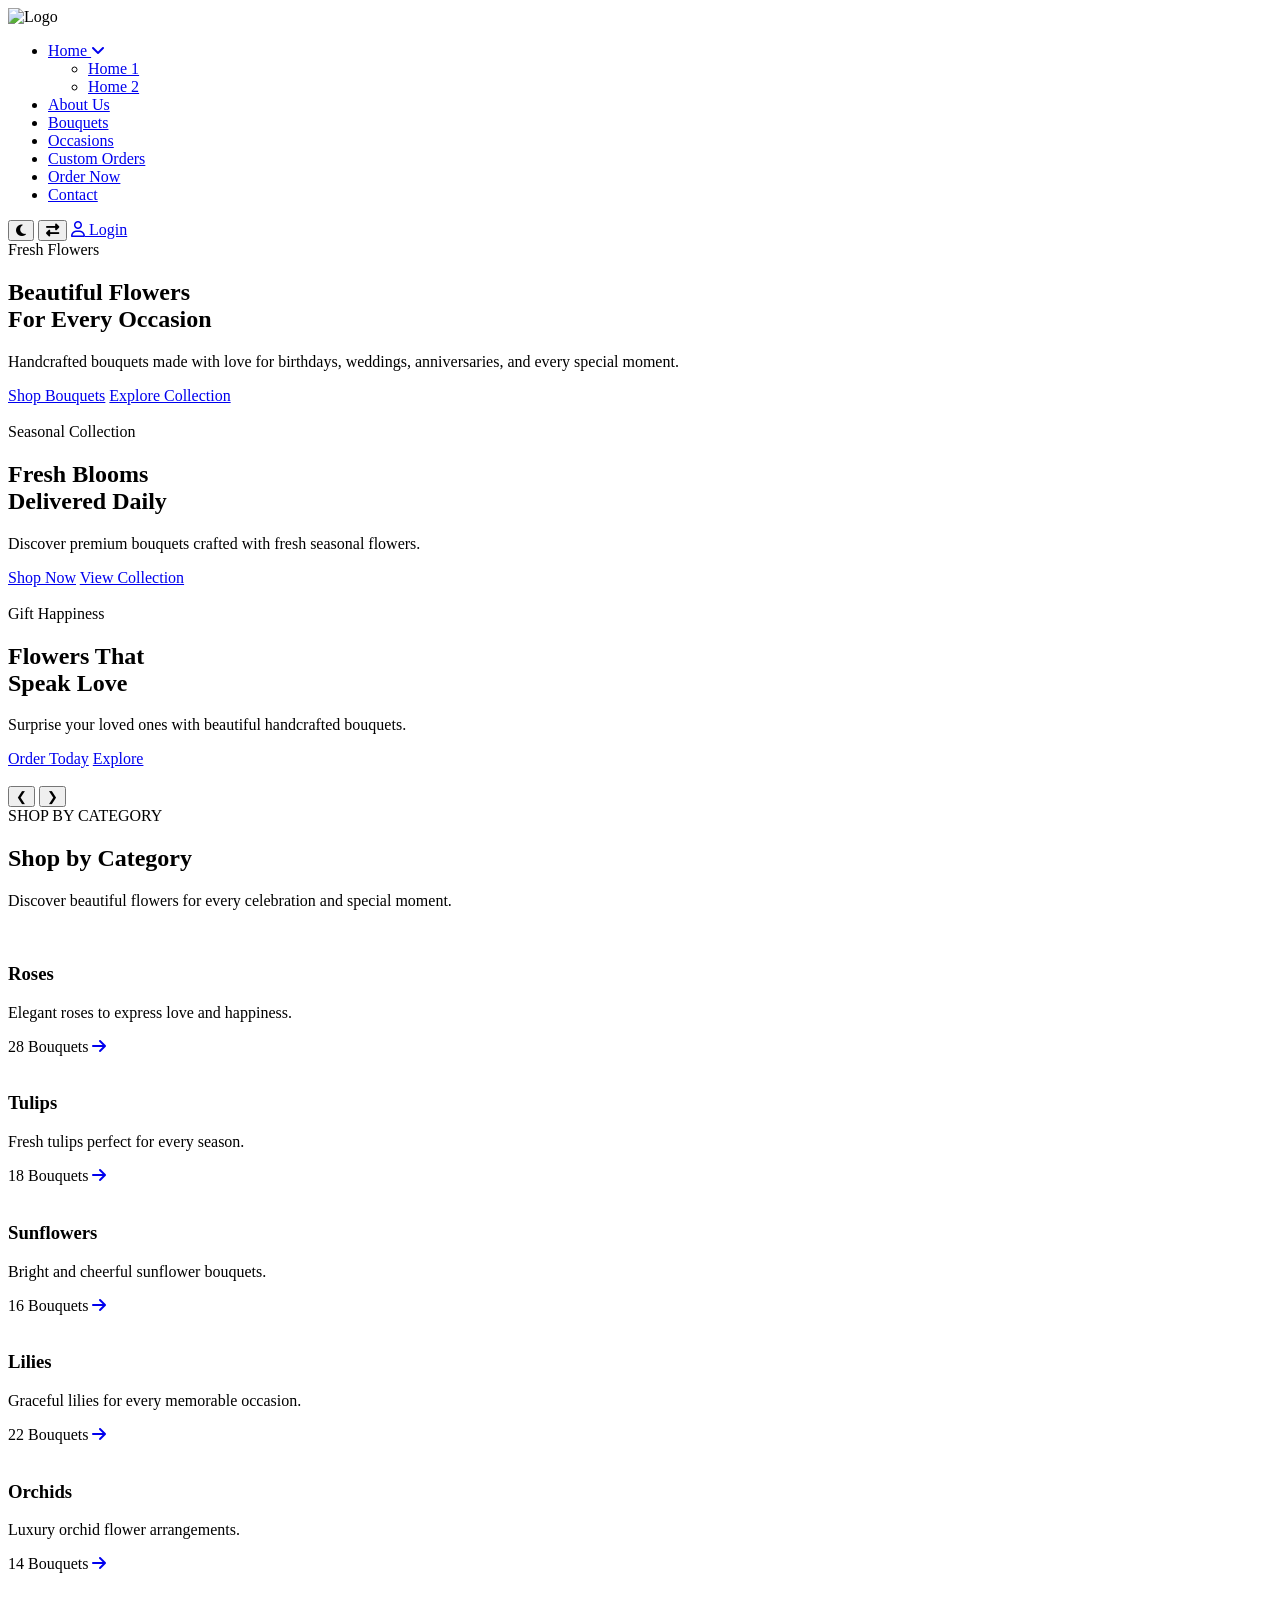
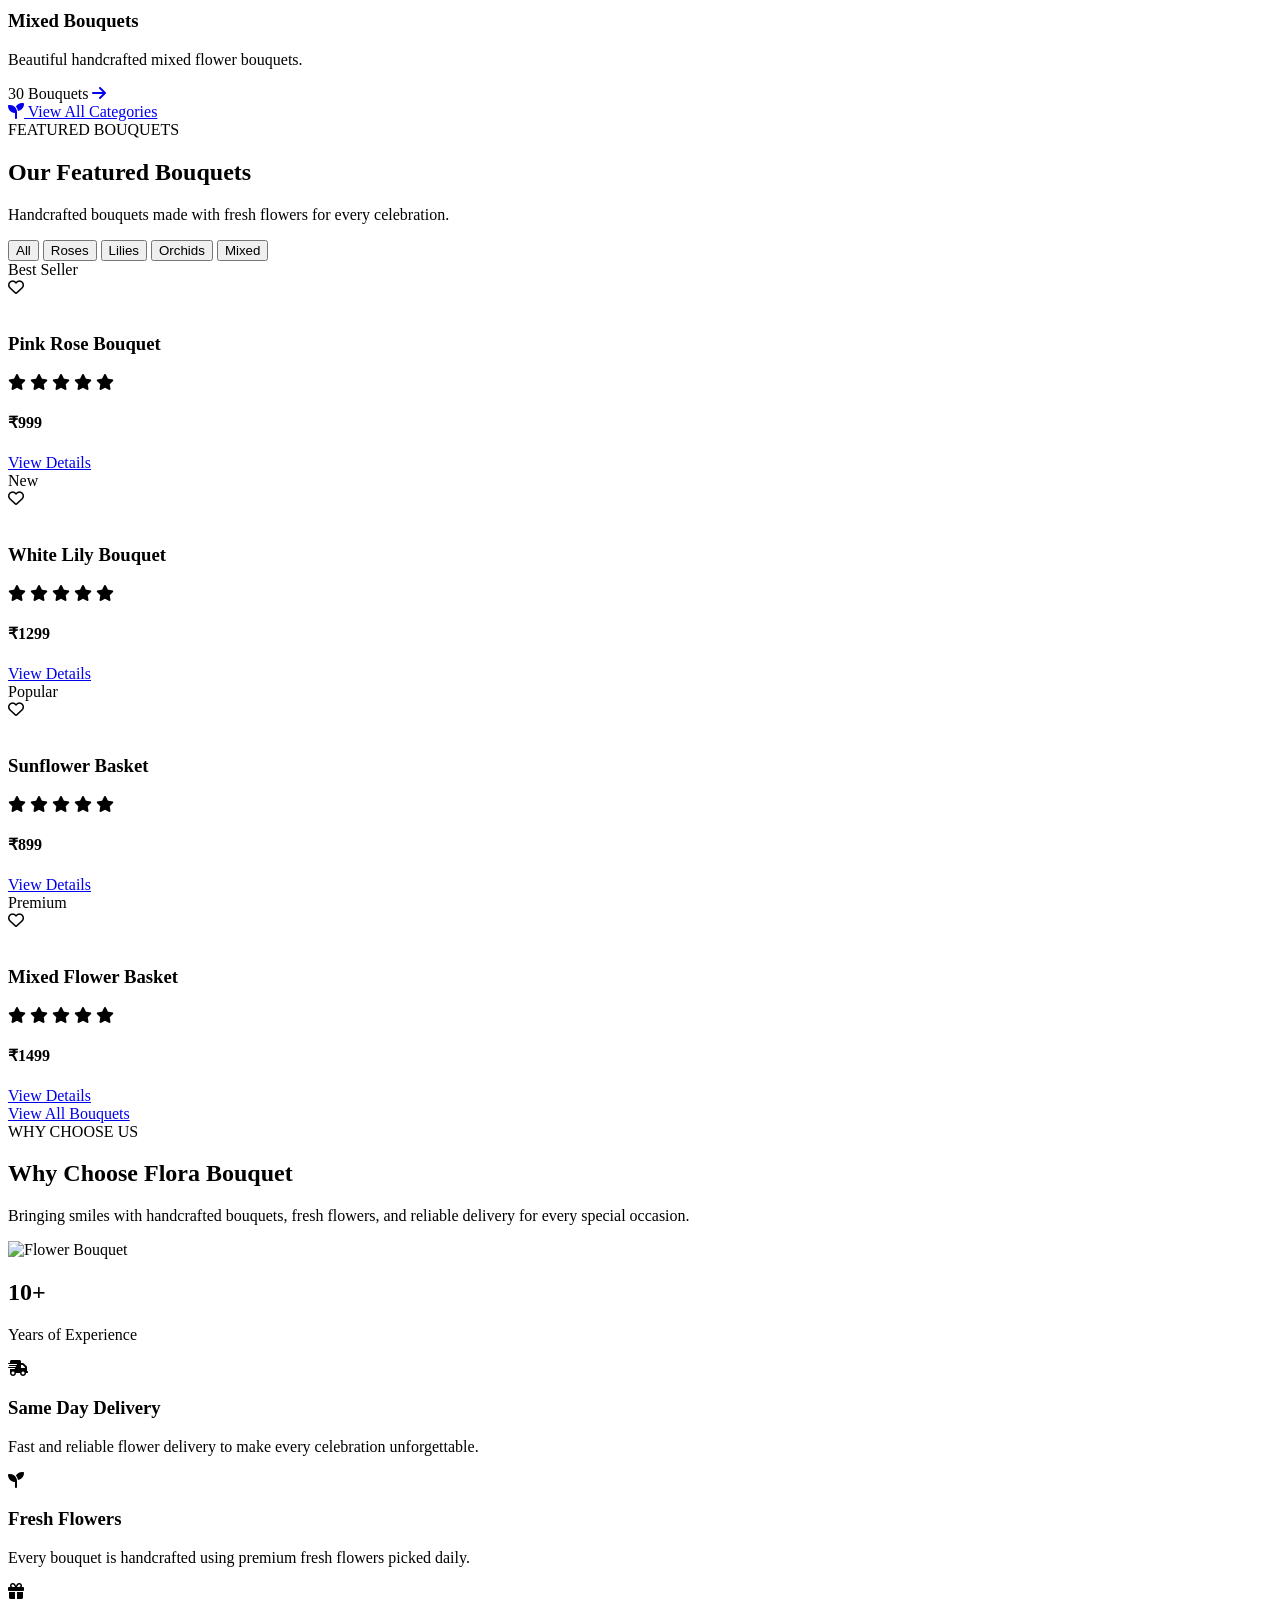
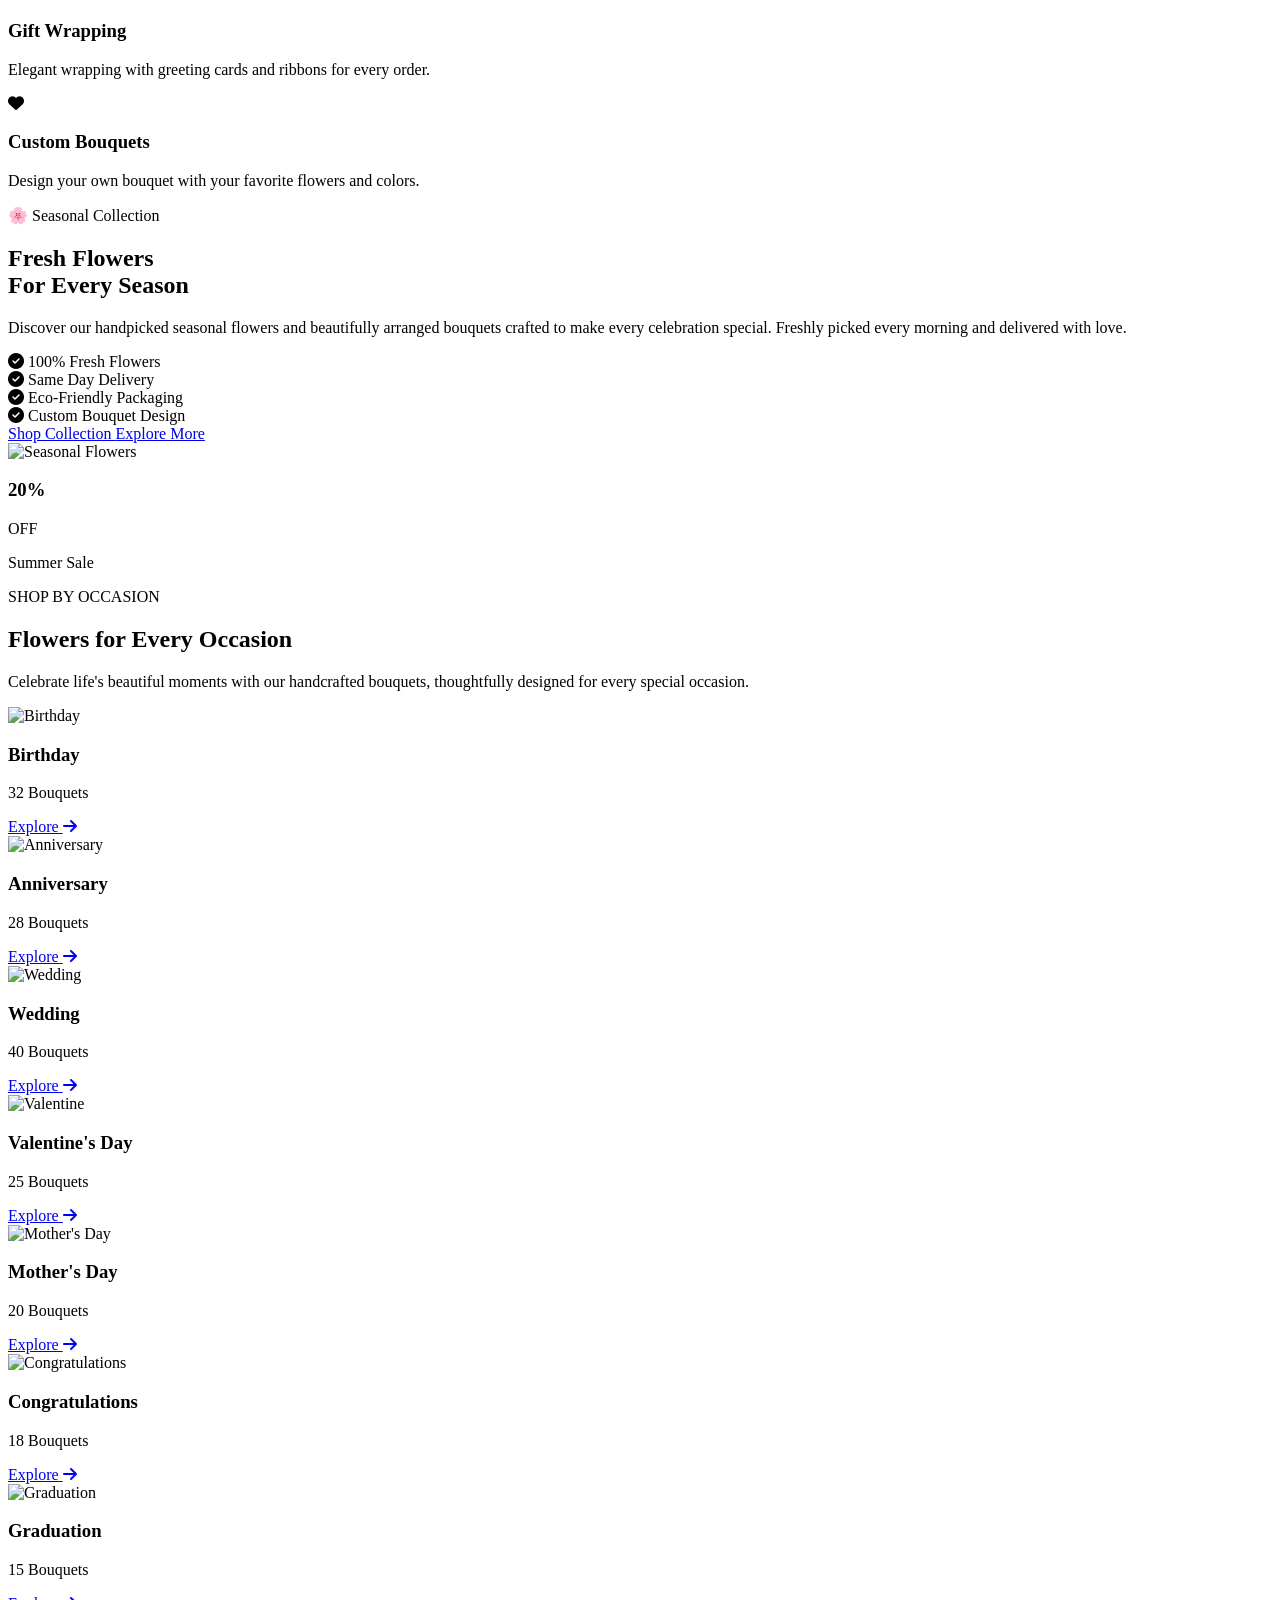
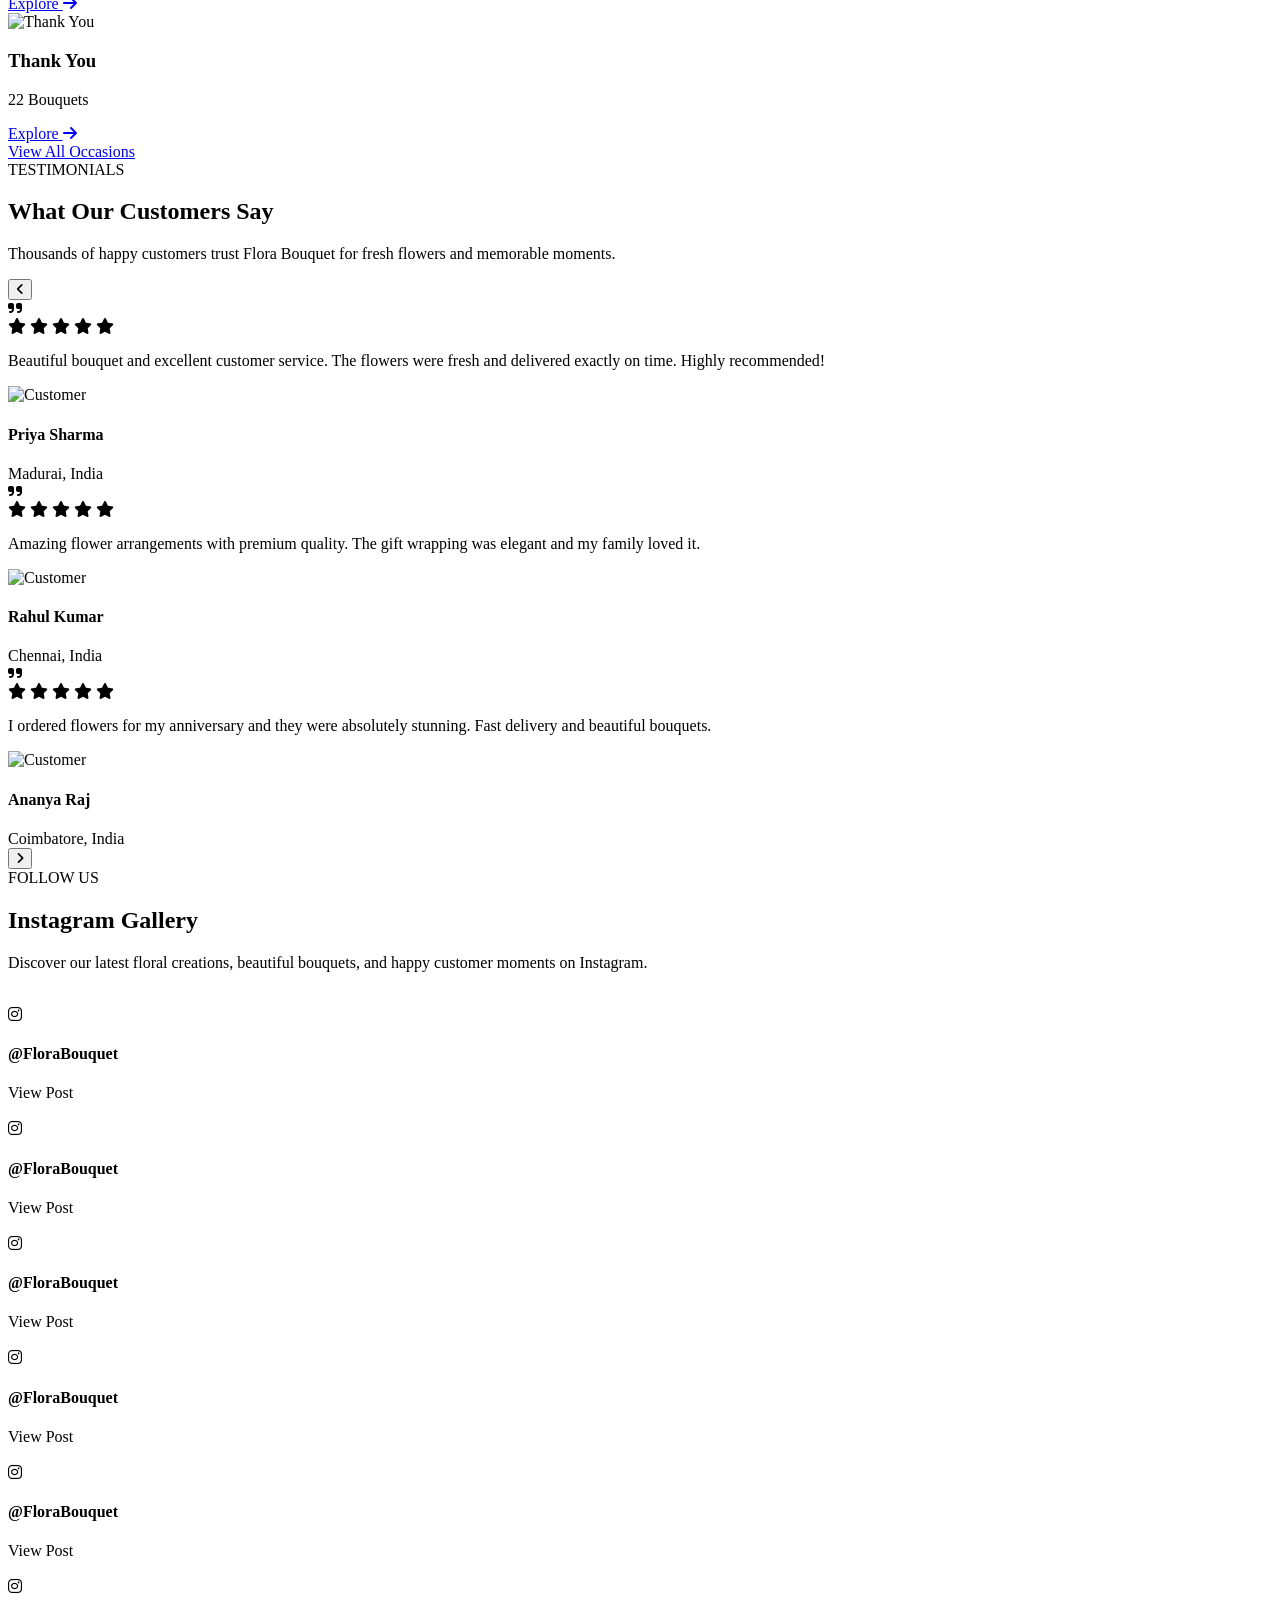
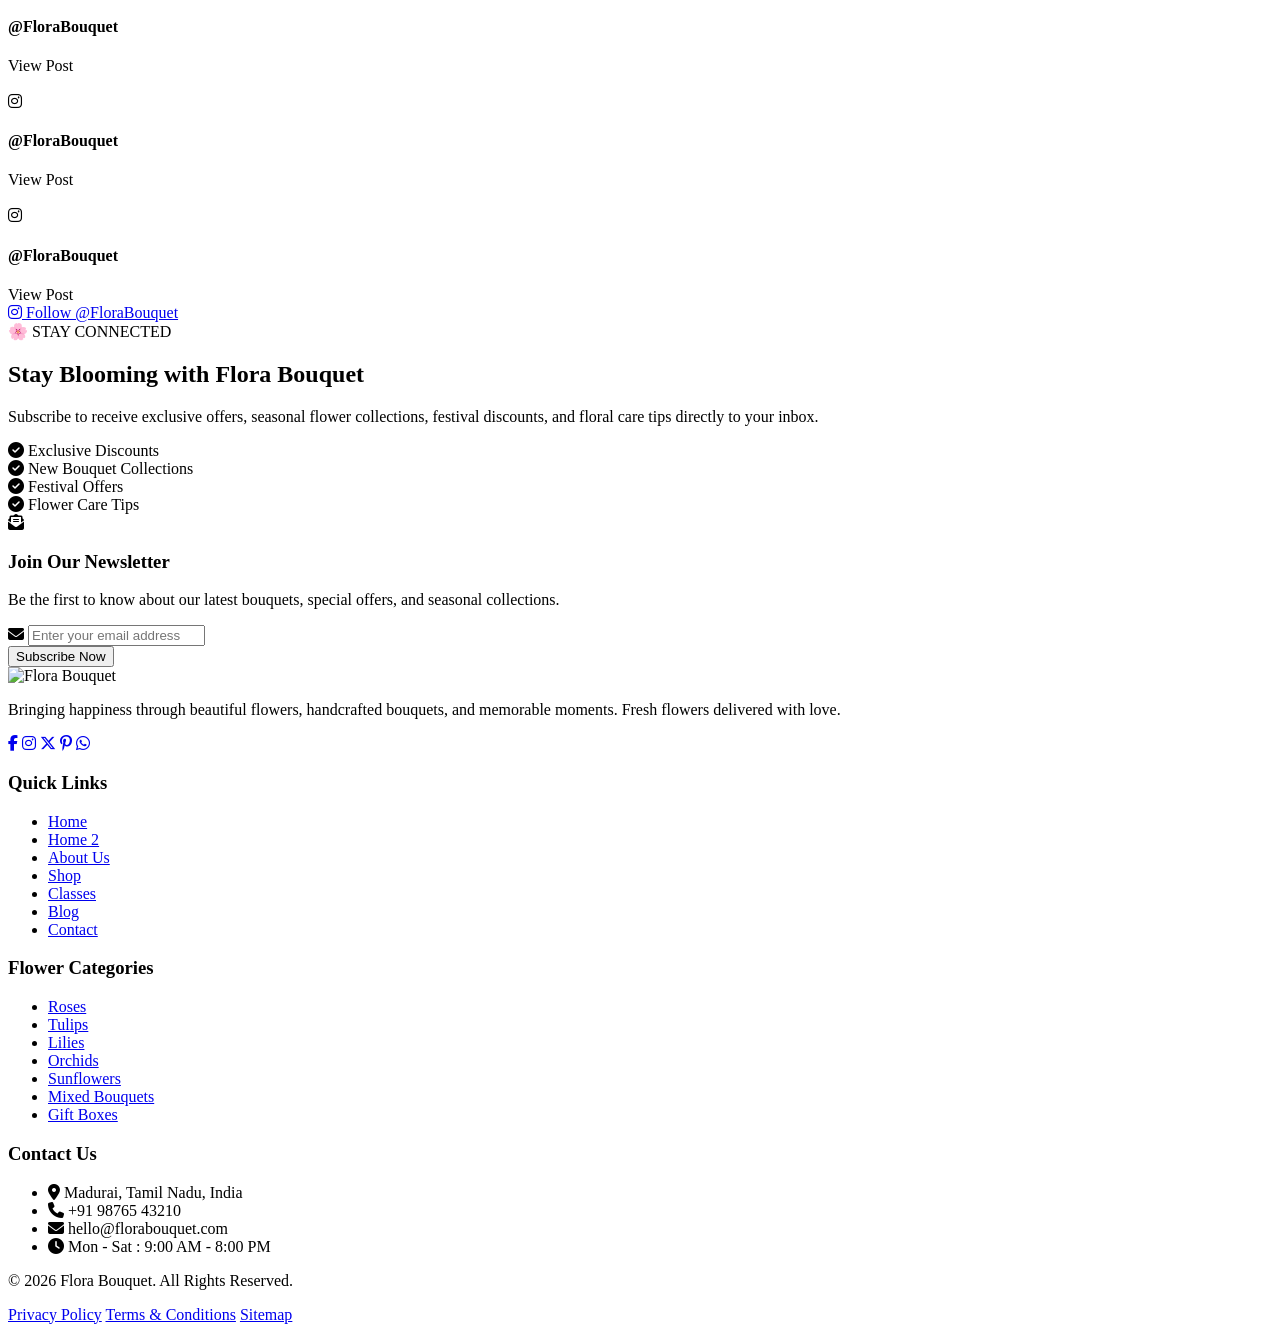
==== index.html @ 522d4336 "Add files via upload" ====
<!DOCTYPE html>
<html lang="en">
<head>

<meta charset="UTF-8">
<meta name="viewport" content="width=device-width, initial-scale=1.0">

<title>Flora Bouquet</title>

<link rel="stylesheet" href="css/style.css">

<link rel="preconnect" href="https://fonts.googleapis.com">
<link rel="preconnect" href="https://fonts.gstatic.com" crossorigin>

<link href="https://fonts.googleapis.com/css2?family=Poppins:wght@300;400;500;600;700&display=swap" rel="stylesheet">

<link rel="stylesheet"
href="https://cdnjs.cloudflare.com/ajax/libs/font-awesome/6.7.2/css/all.min.css"/>

</head>

<body>

<header>

<div class="logo">

<img src="images/logo.png" alt="Logo">

</div>


<nav>

<ul>

<li class="dropdown">

<a href="#">Home <i class="fa-solid fa-angle-down"></i></a>

<ul class="dropdown-menu">

<li><a href="index.html">Home 1</a></li>

<li><a href="home2.html">Home 2</a></li>

</ul>

</li>

<li><a href="about.html">About Us</a></li>

<li><a href="bouquets.html">Bouquets</a></li>

<li><a href="occasions.html">Occasions</a></li>

<li><a href="custom-orders.html">Custom Orders</a></li>

<li><a href="order.html">Order Now</a></li>

<li><a href="contact.html">Contact</a></li>

</ul>

</nav>


<div class="header-right">

<button id="theme-btn">

<i class="fa-solid fa-moon"></i>

</button>

<button id="rtl-btn">

<i class="fa-solid fa-right-left"></i>

</button>

<a href="login.html" class="login-btn">

<i class="fa-regular fa-user"></i>

Login

</a>

</div>

</header>

<section class="hero">

    <div class="slides">

        <!-- Slide 1 -->
        <div class="slide active">

            <div class="hero-content">
                <span class="sub-title">Fresh Flowers</span>

                <h1>Beautiful Flowers <br> For Every <span>Occasion</span></h1>

                <p>
                    Handcrafted bouquets made with love for birthdays,
                    weddings, anniversaries, and every special moment.
                </p>

                <div class="hero-btn">
                    <a href="#" class="btn-primary">Shop Bouquets</a>
                    <a href="#" class="btn-outline">Explore Collection</a>
                </div>
            </div>

            <div class="hero-image">
                <img src="images/hero-1.jpg" alt="">
            </div>

        </div>

        <!-- Slide 2 -->
        <div class="slide">

            <div class="hero-content">
                <span class="sub-title">Seasonal Collection</span>

                <h1>Fresh Blooms <br> Delivered <span>Daily</span></h1>

                <p>
                    Discover premium bouquets crafted with fresh seasonal flowers.
                </p>

                <div class="hero-btn">
                    <a href="#" class="btn-primary">Shop Now</a>
                    <a href="#" class="btn-outline">View Collection</a>
                </div>
            </div>

            <div class="hero-image">
                <img src="images/hero-2.jpg" alt="">
            </div>

        </div>

        <!-- Slide 3 -->
        <div class="slide">

            <div class="hero-content">
                <span class="sub-title">Gift Happiness</span>

                <h1>Flowers That <br> Speak <span>Love</span></h1>

                <p>
                    Surprise your loved ones with beautiful handcrafted bouquets.
                </p>

                <div class="hero-btn">
                    <a href="#" class="btn-primary">Order Today</a>
                    <a href="#" class="btn-outline">Explore</a>
                </div>
            </div>

            <div class="hero-image">
                <img src="images/hero-3.jpg" alt="">
            </div>

        </div>

    </div>

    <button class="slider-btn prev">&#10094;</button>
    <button class="slider-btn next">&#10095;</button>

    <div class="dots">
        <span class="dot active"></span>
        <span class="dot"></span>
        <span class="dot"></span>
    </div>

</section>
<!-- ===========================
      SHOP BY CATEGORY
=========================== -->

<section class="category">


    <div class="section-title">

        <span>SHOP BY CATEGORY</span>

        <h2>Shop by <span>Category</span></h2>

        <p>
            Discover beautiful flowers for every celebration and special moment.
        </p>

    </div>

    <div class="category-grid">

        <!-- Card 1 -->

        <div class="category-card">

            <div class="category-image">
                <img src="images/rose.jpg" alt="">
            </div>

            <div class="category-content">

                <h3>Roses</h3>

                <p>Elegant roses to express love and happiness.</p>

                <div class="category-bottom">

                    <span>28 Bouquets</span>

                    <a href="#">
                        <i class="fa-solid fa-arrow-right"></i>
                    </a>

                </div>

            </div>

        </div>

        <!-- Card 2 -->

        <div class="category-card">

            <div class="category-image">
                <img src="images/tulips.jpg" alt="">
            </div>

            <div class="category-content">

                <h3>Tulips</h3>

                <p>Fresh tulips perfect for every season.</p>

                <div class="category-bottom">

                    <span>18 Bouquets</span>

                    <a href="#">
                        <i class="fa-solid fa-arrow-right"></i>
                    </a>

                </div>

            </div>

        </div>

        <!-- Card 3 -->

        <div class="category-card">

            <div class="category-image">
                <img src="images/sunflower.jpg" alt="">
            </div>

            <div class="category-content">

                <h3>Sunflowers</h3>

                <p>Bright and cheerful sunflower bouquets.</p>

                <div class="category-bottom">

                    <span>16 Bouquets</span>

                    <a href="#">
                        <i class="fa-solid fa-arrow-right"></i>
                    </a>

                </div>

            </div>

        </div>

        <!-- Card 4 -->

        <div class="category-card">

            <div class="category-image">
                <img src="images/lily.jpg" alt="">
            </div>

            <div class="category-content">

                <h3>Lilies</h3>

                <p>Graceful lilies for every memorable occasion.</p>

                <div class="category-bottom">

                    <span>22 Bouquets</span>

                    <a href="#">
                        <i class="fa-solid fa-arrow-right"></i>
                    </a>

                </div>

            </div>

        </div>

        <!-- Card 5 -->

        <div class="category-card">

            <div class="category-image">
                <img src="images/orchid.jpg" alt="">
            </div>

            <div class="category-content">

                <h3>Orchids</h3>

                <p>Luxury orchid flower arrangements.</p>

                <div class="category-bottom">

                    <span>14 Bouquets</span>

                    <a href="#">
                        <i class="fa-solid fa-arrow-right"></i>
                    </a>

                </div>

            </div>

        </div>

        <!-- Card 6 -->

        <div class="category-card">

            <div class="category-image">
                <img src="images/mixed.jpg" alt="">
            </div>

            <div class="category-content">

                <h3>Mixed Bouquets</h3>

                <p>Beautiful handcrafted mixed flower bouquets.</p>

                <div class="category-bottom">

                    <span>30 Bouquets</span>

                    <a href="#">
                        <i class="fa-solid fa-arrow-right"></i>
                    </a>

                </div>

            </div>

        </div>

    </div>
    <div class="category-btn">
        <a href="#" class="view-btn">
            <i class="fa-solid fa-seedling"></i>
            View All Categories
        </a>
    </div>

</section>
<!-- ==========================================
            FEATURED BOUQUETS
=========================================== -->

<section class="featured">

    <div class="section-title">

        <span>FEATURED BOUQUETS</span>

        <h2>Our Featured <span>Bouquets</span></h2>

        <p>
            Handcrafted bouquets made with fresh flowers for every celebration.
        </p>

    </div>

    <!-- Filter Buttons -->

    <div class="filter-buttons">

        <button class="active" data-filter="all">All</button>

        <button data-filter="roses">Roses</button>

        <button data-filter="lilies">Lilies</button>

        <button data-filter="orchids">Orchids</button>

        <button data-filter="mixed">Mixed</button>

    </div>

    <div class="product-grid">

        <!-- Product 1 -->

        <div class="product-card" data-category="roses">

            <span class="badge">Best Seller</span>

            <div class="wishlist">
                <i class="fa-regular fa-heart"></i>
            </div>

            <img src="images/product1.jpg" alt="">

            <div class="product-info">

                <h3>Pink Rose Bouquet</h3>

                <div class="rating">

                    <i class="fa-solid fa-star"></i>
                    <i class="fa-solid fa-star"></i>
                    <i class="fa-solid fa-star"></i>
                    <i class="fa-solid fa-star"></i>
                    <i class="fa-solid fa-star"></i>

                </div>

                <h4>₹999</h4>

                <a href="#">View Details</a>

            </div>

        </div>

        <!-- Product 2 -->

        <div class="product-card" data-category="lilies">

            <span class="badge new">New</span>

            <div class="wishlist">
                <i class="fa-regular fa-heart"></i>
            </div>

            <img src="images/product2.jpg" alt="">

            <div class="product-info">

                <h3>White Lily Bouquet</h3>

                <div class="rating">

                    <i class="fa-solid fa-star"></i>
                    <i class="fa-solid fa-star"></i>
                    <i class="fa-solid fa-star"></i>
                    <i class="fa-solid fa-star"></i>
                    <i class="fa-solid fa-star"></i>

                </div>

                <h4>₹1299</h4>

                <a href="#">View Details</a>

            </div>

        </div>

        <!-- Product 3 -->

        <div class="product-card" data-category="sunflowers">

            <span class="badge popular">Popular</span>

            <div class="wishlist">
                <i class="fa-regular fa-heart"></i>
            </div>

            <img src="images/product3.jpg" alt="">

            <div class="product-info">

                <h3>Sunflower Basket</h3>

                <div class="rating">

                    <i class="fa-solid fa-star"></i>
                    <i class="fa-solid fa-star"></i>
                    <i class="fa-solid fa-star"></i>
                    <i class="fa-solid fa-star"></i>
                    <i class="fa-solid fa-star"></i>

                </div>

                <h4>₹899</h4>

                <a href="#">View Details</a>

            </div>

        </div>

        <!-- Product 4 -->

        <div class="product-card" data-category="mixed">

            <span class="badge premium">Premium</span>

            <div class="wishlist">
                <i class="fa-regular fa-heart"></i>
            </div>

            <img src="images/product4.jpg" alt="">

            <div class="product-info">

                <h3>Mixed Flower Basket</h3>

                <div class="rating">

                    <i class="fa-solid fa-star"></i>
                    <i class="fa-solid fa-star"></i>
                    <i class="fa-solid fa-star"></i>
                    <i class="fa-solid fa-star"></i>
                    <i class="fa-solid fa-star"></i>

                </div>

                <h4>₹1499</h4>

                <a href="#">View Details</a>

            </div>

        </div>

    </div>

    <div class="featured-btn">

        <a href="#">View All Bouquets</a>

    </div>

</section>
<!--==========================
      WHY CHOOSE US
===========================-->

<section class="why-us">

    <div class="section-title">

        <span>WHY CHOOSE US</span>

        <h2>Why Choose <span>Flora Bouquet</span></h2>

        <p>
            Bringing smiles with handcrafted bouquets, fresh flowers,
            and reliable delivery for every special occasion.
        </p>

    </div>

    <div class="why-container">

        <!-- Left Side -->

        <div class="why-image">

            <img src="images/why.png" alt="Flower Bouquet">

            <div class="experience">

                <h2>10+</h2>

                <p>Years of Experience</p>

            </div>

        </div>


        <!-- Right Side -->

        <div class="why-content">

            <div class="why-box">

                <div class="icon">
                    <i class="fa-solid fa-truck-fast"></i>
                </div>

                <div class="text">

                    <h3>Same Day Delivery</h3>

                    <p>
                        Fast and reliable flower delivery to make every
                        celebration unforgettable.
                    </p>

                </div>

            </div>


            <div class="why-box">

                <div class="icon">
                    <i class="fa-solid fa-seedling"></i>
                </div>

                <div class="text">

                    <h3>Fresh Flowers</h3>

                    <p>
                        Every bouquet is handcrafted using premium fresh flowers
                        picked daily.
                    </p>

                </div>

            </div>


            <div class="why-box">

                <div class="icon">
                    <i class="fa-solid fa-gift"></i>
                </div>

                <div class="text">

                    <h3>Gift Wrapping</h3>

                    <p>
                        Elegant wrapping with greeting cards and ribbons for
                        every order.
                    </p>

                </div>

            </div>


            <div class="why-box">

                <div class="icon">
                    <i class="fa-solid fa-heart"></i>
                </div>

                <div class="text">

                    <h3>Custom Bouquets</h3>

                    <p>
                        Design your own bouquet with your favorite flowers and
                        colors.
                    </p>

                </div>

            </div>

        </div>

    </div>

</section>
<!--=========================================
          SEASONAL COLLECTION
==========================================-->

<section class="seasonal">

    <div class="seasonal-container">

        <!-- Left Content -->

        <div class="seasonal-content">

            <span class="season-tag">
                🌸 Seasonal Collection
            </span>

            <h2>
                Fresh Flowers <br>
                For Every <span>Season</span>
            </h2>

            <p>
                Discover our handpicked seasonal flowers and beautifully
                arranged bouquets crafted to make every celebration special.
                Freshly picked every morning and delivered with love.
            </p>

            <div class="season-list">

                <div class="list-item">

                    <i class="fa-solid fa-circle-check"></i>

                    <span>100% Fresh Flowers</span>

                </div>

                <div class="list-item">

                    <i class="fa-solid fa-circle-check"></i>

                    <span>Same Day Delivery</span>

                </div>

                <div class="list-item">

                    <i class="fa-solid fa-circle-check"></i>

                    <span>Eco-Friendly Packaging</span>

                </div>

                <div class="list-item">

                    <i class="fa-solid fa-circle-check"></i>

                    <span>Custom Bouquet Design</span>

                </div>

            </div>

            <div class="season-buttons">

                <a href="#" class="shop-btn">
                    Shop Collection
                </a>

                <a href="#" class="explore-btn">
                    Explore More
                </a>

            </div>

        </div>



        <!-- Right Image -->

        <div class="seasonal-image">

            <img src="images/seasonal.png" alt="Seasonal Flowers">

            <!-- Discount Badge -->

            <div class="discount">

                <h3>20%</h3>

                <span>OFF</span>

                <p>Summer Sale</p>

            </div>

        </div>

    </div>

</section>
<!--=========================================
            SHOP BY OCCASION
==========================================-->

<section class="occasion">

    <div class="section-title">

        <span>SHOP BY OCCASION</span>

        <h2>Flowers for Every <span>Occasion</span></h2>

        <p>
            Celebrate life's beautiful moments with our handcrafted bouquets,
            thoughtfully designed for every special occasion.
        </p>

    </div>

    <div class="occasion-grid">

        <!-- Birthday -->

        <div class="occasion-card">

            <img src="images/birthday.jpg" alt="Birthday">

            <div class="occasion-content">

                <h3>Birthday</h3>

                <p>32 Bouquets</p>

                <a href="#">
                    Explore
                    <i class="fa-solid fa-arrow-right"></i>
                </a>

            </div>

        </div>

        <!-- Anniversary -->

        <div class="occasion-card">

            <img src="images/anniversary.jpg" alt="Anniversary">

            <div class="occasion-content">

                <h3>Anniversary</h3>

                <p>28 Bouquets</p>

                <a href="#">
                    Explore
                    <i class="fa-solid fa-arrow-right"></i>
                </a>

            </div>

        </div>

        <!-- Wedding -->

        <div class="occasion-card">

            <img src="images/wedding.jpg" alt="Wedding">

            <div class="occasion-content">

                <h3>Wedding</h3>

                <p>40 Bouquets</p>

                <a href="#">
                    Explore
                    <i class="fa-solid fa-arrow-right"></i>
                </a>

            </div>

        </div>

        <!-- Valentine's -->

        <div class="occasion-card">

            <img src="images/valentine.jpg" alt="Valentine">

            <div class="occasion-content">

                <h3>Valentine's Day</h3>

                <p>25 Bouquets</p>

                <a href="#">
                    Explore
                    <i class="fa-solid fa-arrow-right"></i>
                </a>

            </div>

        </div>

        <!-- Mother's Day -->

        <div class="occasion-card">

            <img src="images/mother.jpg" alt="Mother's Day">

            <div class="occasion-content">

                <h3>Mother's Day</h3>

                <p>20 Bouquets</p>

                <a href="#">
                    Explore
                    <i class="fa-solid fa-arrow-right"></i>
                </a>

            </div>

        </div>

        <!-- Congratulations -->

        <div class="occasion-card">

            <img src="images/congrats.jpg" alt="Congratulations">

            <div class="occasion-content">

                <h3>Congratulations</h3>

                <p>18 Bouquets</p>

                <a href="#">
                    Explore
                    <i class="fa-solid fa-arrow-right"></i>
                </a>

            </div>

        </div>

        <!-- Graduation -->

        <div class="occasion-card">

            <img src="images/graduation.jpg" alt="Graduation">

            <div class="occasion-content">

                <h3>Graduation</h3>

                <p>15 Bouquets</p>

                <a href="#">
                    Explore
                    <i class="fa-solid fa-arrow-right"></i>
                </a>

            </div>

        </div>

        <!-- Thank You -->

        <div class="occasion-card">

            <img src="images/thankyou.jpg" alt="Thank You">

            <div class="occasion-content">

                <h3>Thank You</h3>

                <p>22 Bouquets</p>

                <a href="#">
                    Explore
                    <i class="fa-solid fa-arrow-right"></i>
                </a>

            </div>

        </div>

    </div>

    <div class="occasion-btn">

        <a href="#">View All Occasions</a>

    </div>

</section>
<!--=========================================
        CUSTOMER TESTIMONIALS
==========================================-->

<section class="testimonial">

    <div class="section-title">

        <span>TESTIMONIALS</span>

        <h2>What Our <span>Customers Say</span></h2>

        <p>
            Thousands of happy customers trust Flora Bouquet for
            fresh flowers and memorable moments.
        </p>

    </div>

    <div class="testimonial-container">

        <!-- Previous -->

        <button class="testimonial-btn prev-test">
            <i class="fa-solid fa-angle-left"></i>
        </button>

        <!-- Slider -->

        <div class="testimonial-slider">

            <!-- Testimonial 1 -->

            <div class="testimonial-card active">

                <div class="quote">

                    <i class="fa-solid fa-quote-right"></i>

                </div>

                <div class="stars">

                    <i class="fa-solid fa-star"></i>
                    <i class="fa-solid fa-star"></i>
                    <i class="fa-solid fa-star"></i>
                    <i class="fa-solid fa-star"></i>
                    <i class="fa-solid fa-star"></i>

                </div>

                <p class="review">

                    Beautiful bouquet and excellent customer service.
                    The flowers were fresh and delivered exactly on time.
                    Highly recommended!

                </p>

                <div class="customer">

                    <img src="images/customer1.jpg" alt="Customer">

                    <div>

                        <h4>Priya Sharma</h4>

                        <span>Madurai, India</span>

                    </div>

                </div>

            </div>

            <!-- Testimonial 2 -->

            <div class="testimonial-card">

                <div class="quote">

                    <i class="fa-solid fa-quote-right"></i>

                </div>

                <div class="stars">

                    <i class="fa-solid fa-star"></i>
                    <i class="fa-solid fa-star"></i>
                    <i class="fa-solid fa-star"></i>
                    <i class="fa-solid fa-star"></i>
                    <i class="fa-solid fa-star"></i>

                </div>

                <p class="review">

                    Amazing flower arrangements with premium quality.
                    The gift wrapping was elegant and my family loved it.

                </p>

                <div class="customer">

                    <img src="images/customer2.jpg" alt="Customer">

                    <div>

                        <h4>Rahul Kumar</h4>

                        <span>Chennai, India</span>

                    </div>

                </div>

            </div>

            <!-- Testimonial 3 -->

            <div class="testimonial-card">

                <div class="quote">

                    <i class="fa-solid fa-quote-right"></i>

                </div>

                <div class="stars">

                    <i class="fa-solid fa-star"></i>
                    <i class="fa-solid fa-star"></i>
                    <i class="fa-solid fa-star"></i>
                    <i class="fa-solid fa-star"></i>
                    <i class="fa-solid fa-star"></i>

                </div>

                <p class="review">

                    I ordered flowers for my anniversary and they were
                    absolutely stunning. Fast delivery and beautiful bouquets.

                </p>

                <div class="customer">

                    <img src="images/customer3.jpg" alt="Customer">

                    <div>

                        <h4>Ananya Raj</h4>

                        <span>Coimbatore, India</span>

                    </div>

                </div>

            </div>

        </div>

        <!-- Next -->

        <button class="testimonial-btn next-test">

            <i class="fa-solid fa-angle-right"></i>

        </button>

    </div>

    <!-- Dots -->

    <div class="testimonial-dots">

        <span class="dot active"></span>

        <span class="dot"></span>

        <span class="dot"></span>

    </div>

</section>
<!--=========================================
            INSTAGRAM GALLERY
==========================================-->

<section class="instagram">

    <div class="section-title">

        <span>FOLLOW US</span>

        <h2>Instagram <span>Gallery</span></h2>

        <p>
            Discover our latest floral creations, beautiful bouquets,
            and happy customer moments on Instagram.
        </p>

    </div>

    <div class="instagram-grid">

        <!-- Image 1 -->

        <div class="insta-item">

            <img src="images/insta1.jpg" alt="">

            <div class="overlay">

                <i class="fa-brands fa-instagram"></i>

                <h4>@FloraBouquet</h4>

                <span>View Post</span>

            </div>

        </div>

        <!-- Image 2 -->

        <div class="insta-item">

            <img src="images/insta2.jpg" alt="">

            <div class="overlay">

                <i class="fa-brands fa-instagram"></i>

                <h4>@FloraBouquet</h4>

                <span>View Post</span>

            </div>

        </div>

        <!-- Image 3 -->

        <div class="insta-item">

            <img src="images/insta3.jpg" alt="">

            <div class="overlay">

                <i class="fa-brands fa-instagram"></i>

                <h4>@FloraBouquet</h4>

                <span>View Post</span>

            </div>

        </div>

        <!-- Image 4 -->

        <div class="insta-item">

            <img src="images/insta4.jpg" alt="">

            <div class="overlay">

                <i class="fa-brands fa-instagram"></i>

                <h4>@FloraBouquet</h4>

                <span>View Post</span>

            </div>

        </div>

        <!-- Image 5 -->

        <div class="insta-item">

            <img src="images/insta5.jpg" alt="">

            <div class="overlay">

                <i class="fa-brands fa-instagram"></i>

                <h4>@FloraBouquet</h4>

                <span>View Post</span>

            </div>

        </div>

        <!-- Image 6 -->

        <div class="insta-item">

            <img src="images/insta6.jpg" alt="">

            <div class="overlay">

                <i class="fa-brands fa-instagram"></i>

                <h4>@FloraBouquet</h4>

                <span>View Post</span>

            </div>

        </div>

        <!-- Image 7 -->

        <div class="insta-item">

            <img src="images/insta7.jpg" alt="">

            <div class="overlay">

                <i class="fa-brands fa-instagram"></i>

                <h4>@FloraBouquet</h4>

                <span>View Post</span>

            </div>

        </div>

        <!-- Image 8 -->

        <div class="insta-item">

            <img src="images/insta8.jpg" alt="">

            <div class="overlay">

                <i class="fa-brands fa-instagram"></i>

                <h4>@FloraBouquet</h4>

                <span>View Post</span>

            </div>

        </div>

    </div>

    <div class="instagram-btn">

        <a href="#">
            <i class="fa-brands fa-instagram"></i>
            Follow @FloraBouquet
        </a>

    </div>

</section>
<!--=========================================
            NEWSLETTER
==========================================-->

<section class="newsletter">

    <div class="newsletter-container">

        <!-- Left Content -->

        <div class="newsletter-content">

            <span class="newsletter-tag">
                🌸 STAY CONNECTED
            </span>

            <h2>
                Stay Blooming with
                <span>Flora Bouquet</span>
            </h2>

            <p>
                Subscribe to receive exclusive offers, seasonal flower
                collections, festival discounts, and floral care tips
                directly to your inbox.
            </p>

            <div class="newsletter-features">

                <div class="feature">
                    <i class="fa-solid fa-circle-check"></i>
                    <span>Exclusive Discounts</span>
                </div>

                <div class="feature">
                    <i class="fa-solid fa-circle-check"></i>
                    <span>New Bouquet Collections</span>
                </div>

                <div class="feature">
                    <i class="fa-solid fa-circle-check"></i>
                    <span>Festival Offers</span>
                </div>

                <div class="feature">
                    <i class="fa-solid fa-circle-check"></i>
                    <span>Flower Care Tips</span>
                </div>

            </div>

        </div>

        <!-- Right Side -->

        <div class="newsletter-box">

            <div class="newsletter-icon">

                <i class="fa-solid fa-envelope-open-text"></i>

            </div>

            <h3>Join Our Newsletter</h3>

            <p>
                Be the first to know about our latest bouquets,
                special offers, and seasonal collections.
            </p>

            <form>

                <div class="input-box">

                    <i class="fa-solid fa-envelope"></i>

                    <input
                        type="email"
                        placeholder="Enter your email address"
                        required>

                </div>

                <button type="submit">

                    Subscribe Now

                </button>

            </form>

        </div>

    </div>

</section>

<!--=========================================
                FOOTER
==========================================-->

<footer class="footer">

    <div class="footer-container">

        <!-- Column 1 -->

        <div class="footer-col">

            <div class="footer-logo">

                <img src="images/logo.png" alt="Flora Bouquet">

            </div>

            <p>
                Bringing happiness through beautiful flowers,
                handcrafted bouquets, and memorable moments.
                Fresh flowers delivered with love.
            </p>

            <div class="social-links">

                <a href="#"><i class="fa-brands fa-facebook-f"></i></a>

                <a href="#"><i class="fa-brands fa-instagram"></i></a>

                <a href="#"><i class="fa-brands fa-x-twitter"></i></a>

                <a href="#"><i class="fa-brands fa-pinterest-p"></i></a>

                <a href="#"><i class="fa-brands fa-whatsapp"></i></a>

            </div>

        </div>

        <!-- Column 2 -->

        <div class="footer-col">

            <h3>Quick Links</h3>

            <ul>

                <li><a href="#">Home</a></li>

                <li><a href="#">Home 2</a></li>

                <li><a href="#">About Us</a></li>

                <li><a href="#">Shop</a></li>

                <li><a href="#">Classes</a></li>

                <li><a href="#">Blog</a></li>

                <li><a href="#">Contact</a></li>

            </ul>

        </div>

        <!-- Column 3 -->

        <div class="footer-col">

            <h3>Flower Categories</h3>

            <ul>

                <li><a href="#">Roses</a></li>

                <li><a href="#">Tulips</a></li>

                <li><a href="#">Lilies</a></li>

                <li><a href="#">Orchids</a></li>

                <li><a href="#">Sunflowers</a></li>

                <li><a href="#">Mixed Bouquets</a></li>

                <li><a href="#">Gift Boxes</a></li>

            </ul>

        </div>

        <!-- Column 4 -->

        <div class="footer-col">

            <h3>Contact Us</h3>

            <ul class="contact-info">

                <li>

                    <i class="fa-solid fa-location-dot"></i>

                    Madurai, Tamil Nadu, India

                </li>

                <li>

                    <i class="fa-solid fa-phone"></i>

                    +91 98765 43210

                </li>

                <li>

                    <i class="fa-solid fa-envelope"></i>

                    hello@florabouquet.com

                </li>

                <li>

                    <i class="fa-solid fa-clock"></i>

                    Mon - Sat : 9:00 AM - 8:00 PM

                </li>

            </ul>

        </div>

    </div>

    <!-- Footer Bottom -->

    <div class="footer-bottom">

        <p>

            © 2026 Flora Bouquet. All Rights Reserved.

        </p>

        <div class="footer-links">

            <a href="#">Privacy Policy</a>

            <a href="#">Terms & Conditions</a>

            <a href="#">Sitemap</a>

        </div>

    </div>

</footer>

<script src="jss/script.js"></script>

</body>

</html>
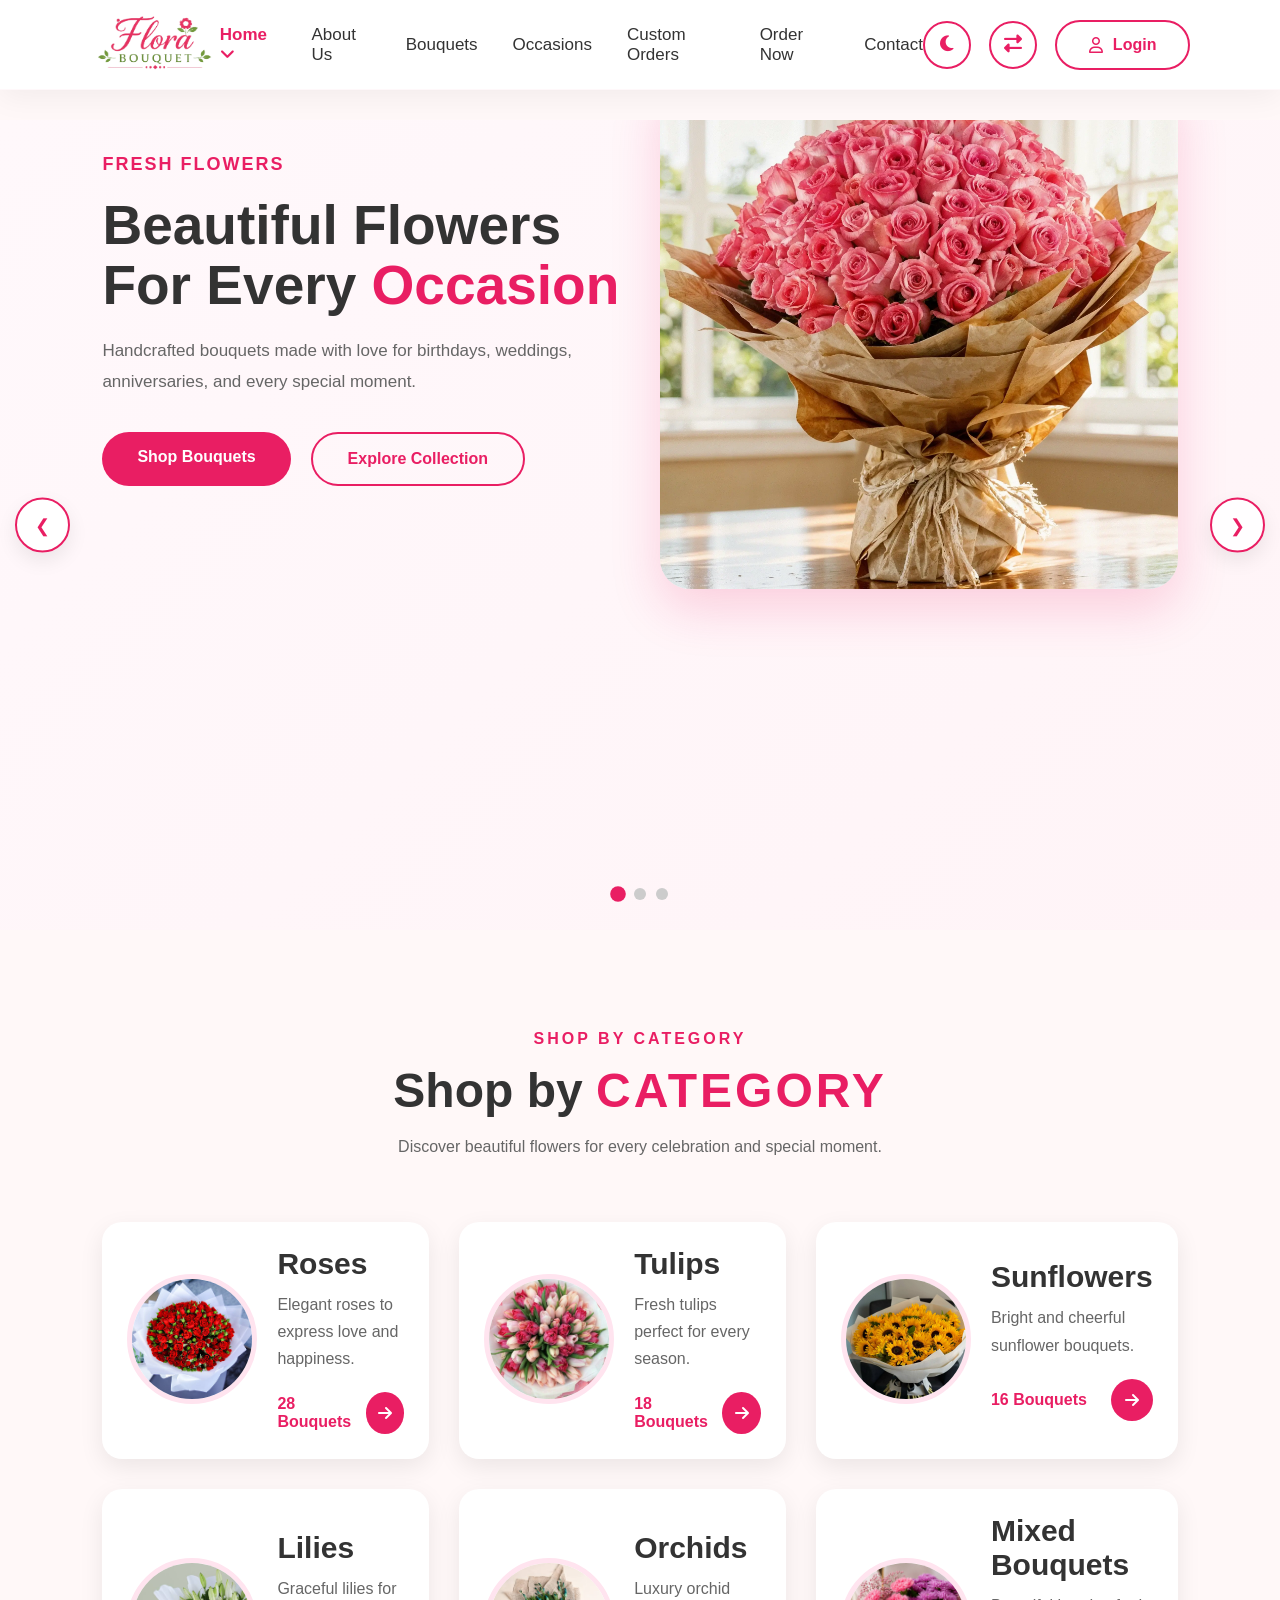
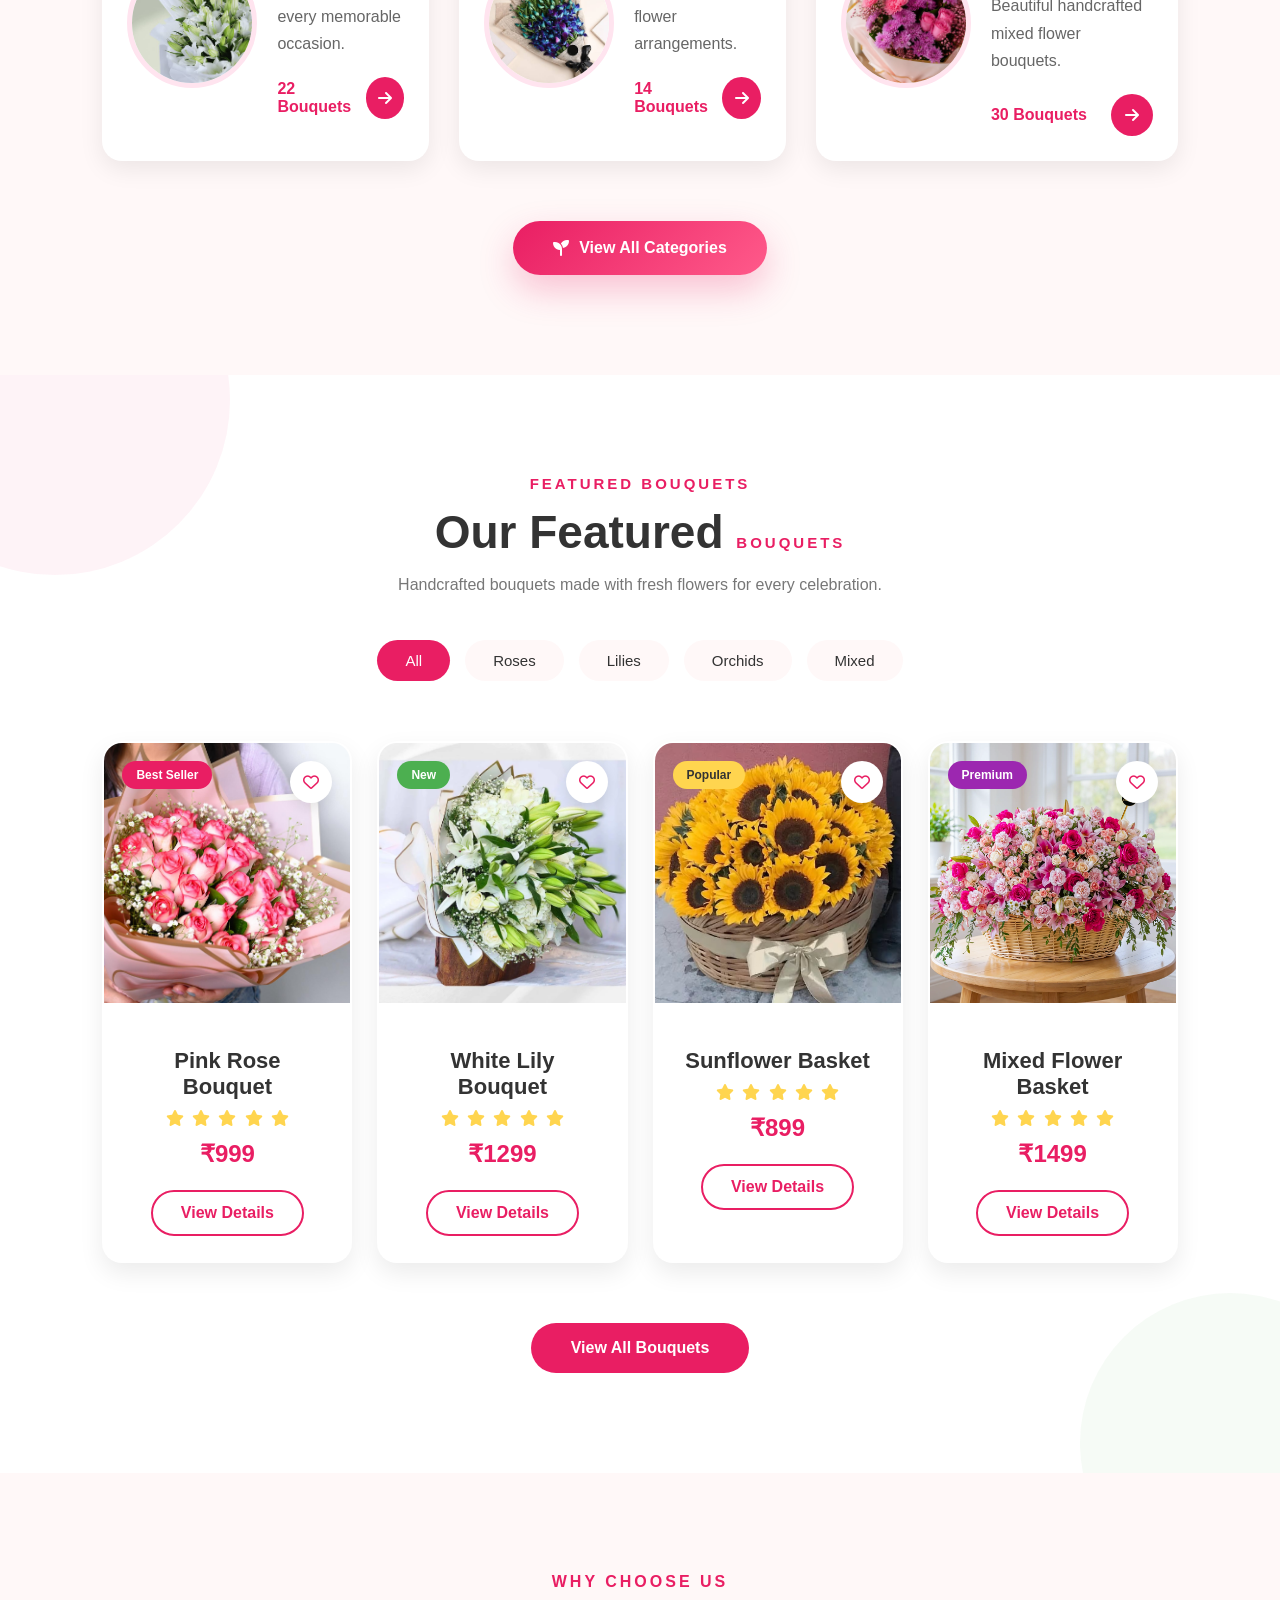
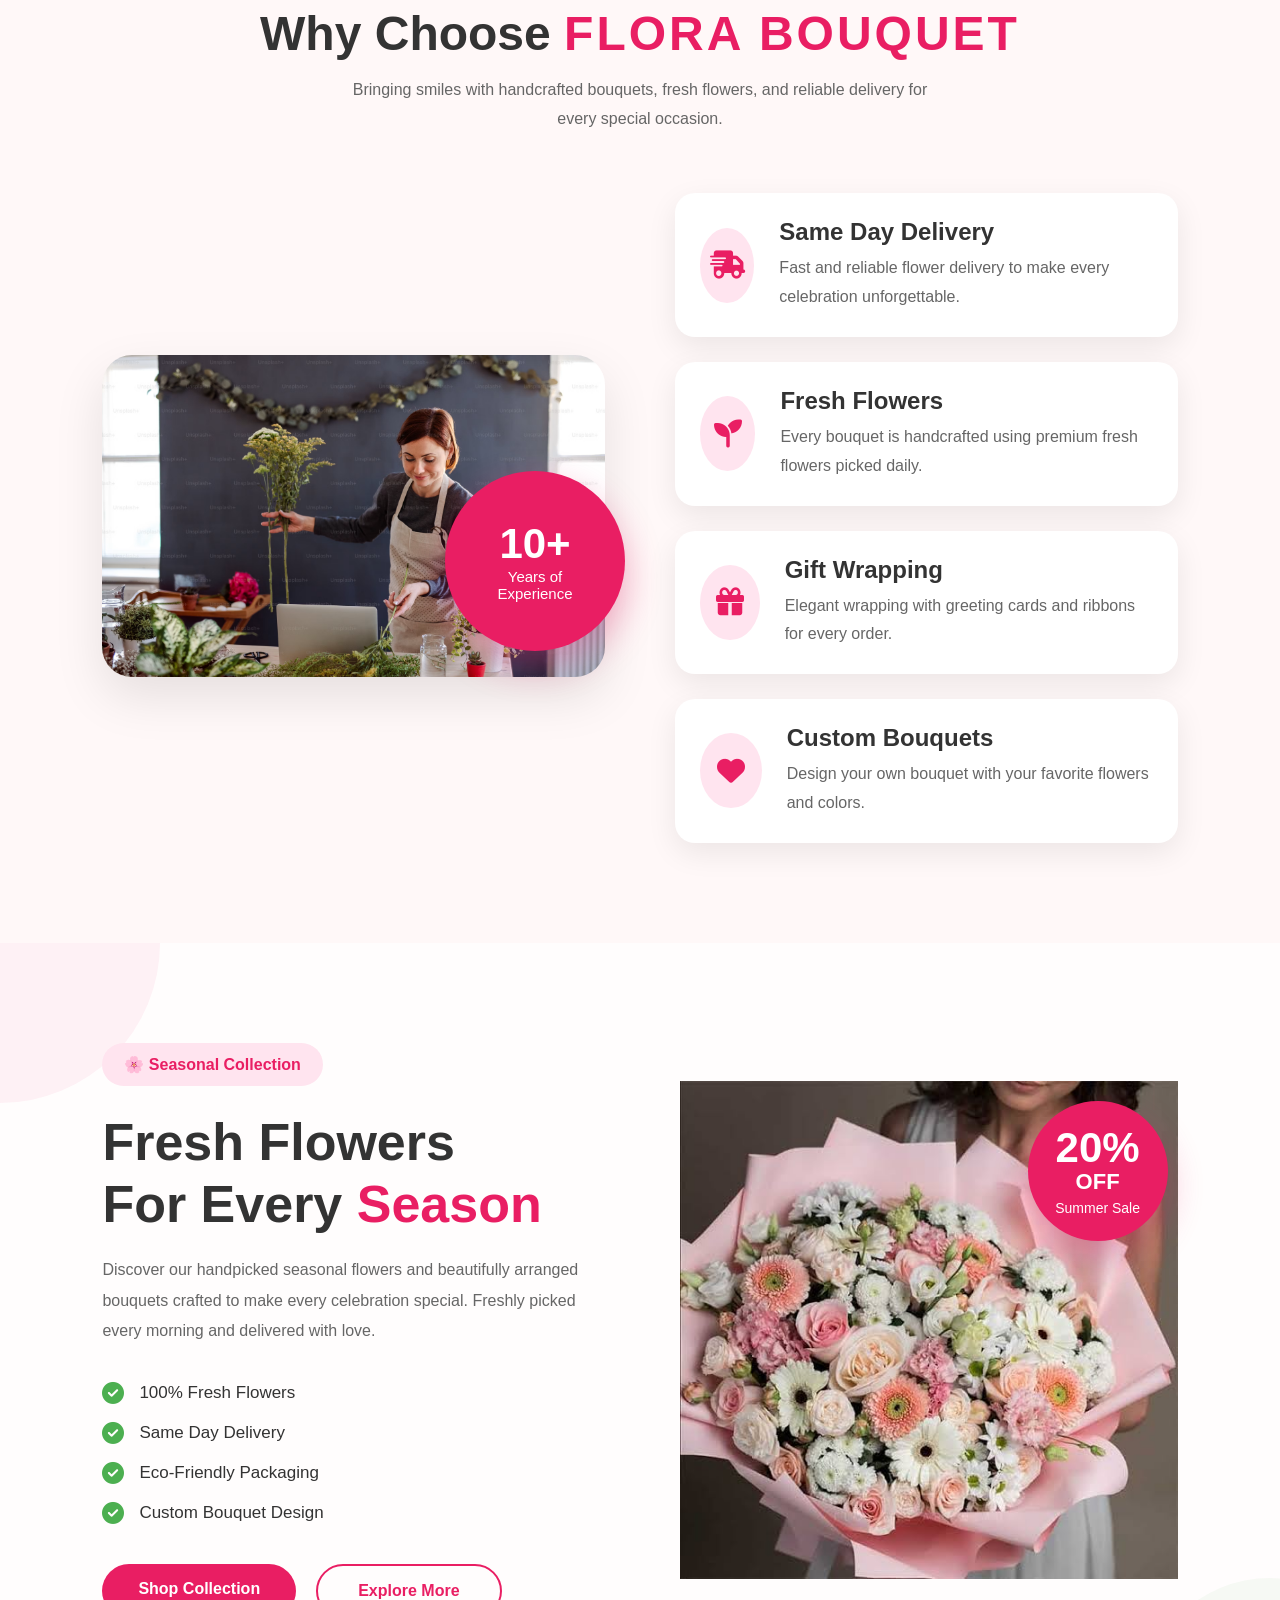
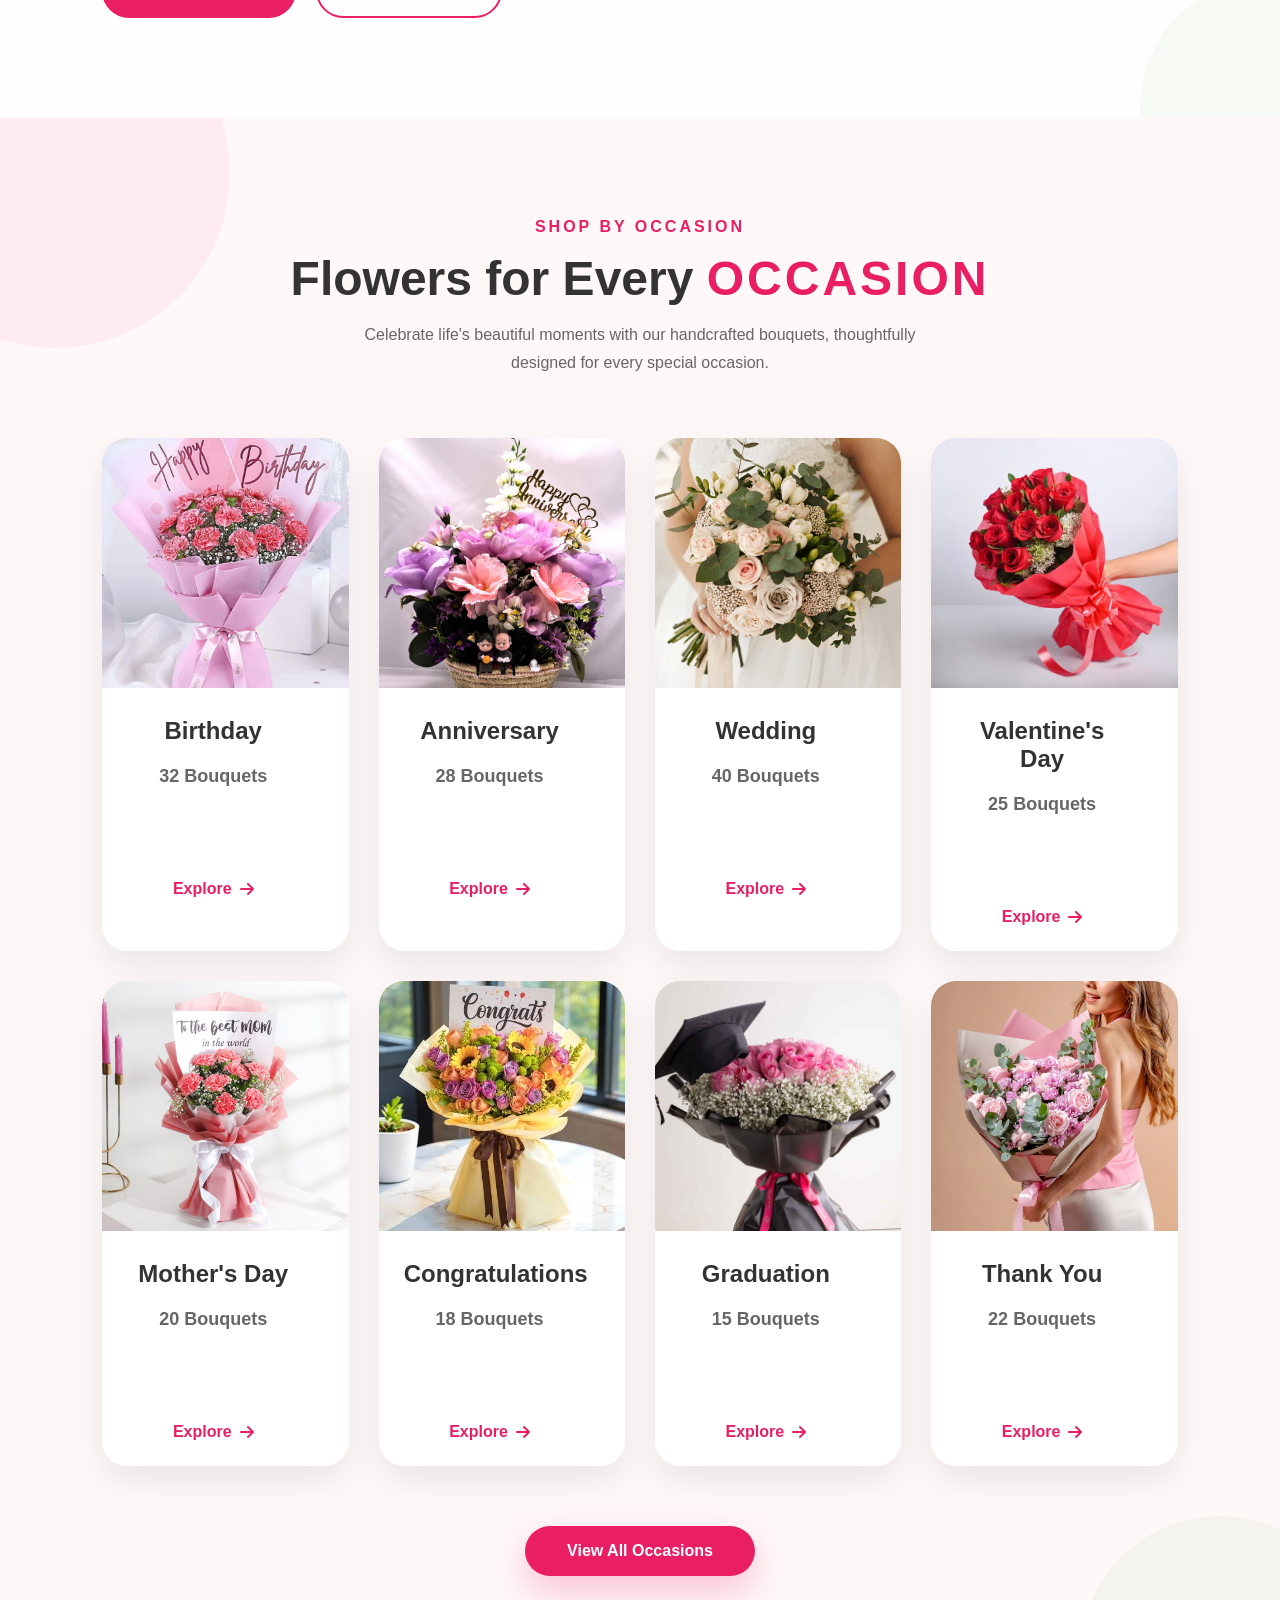
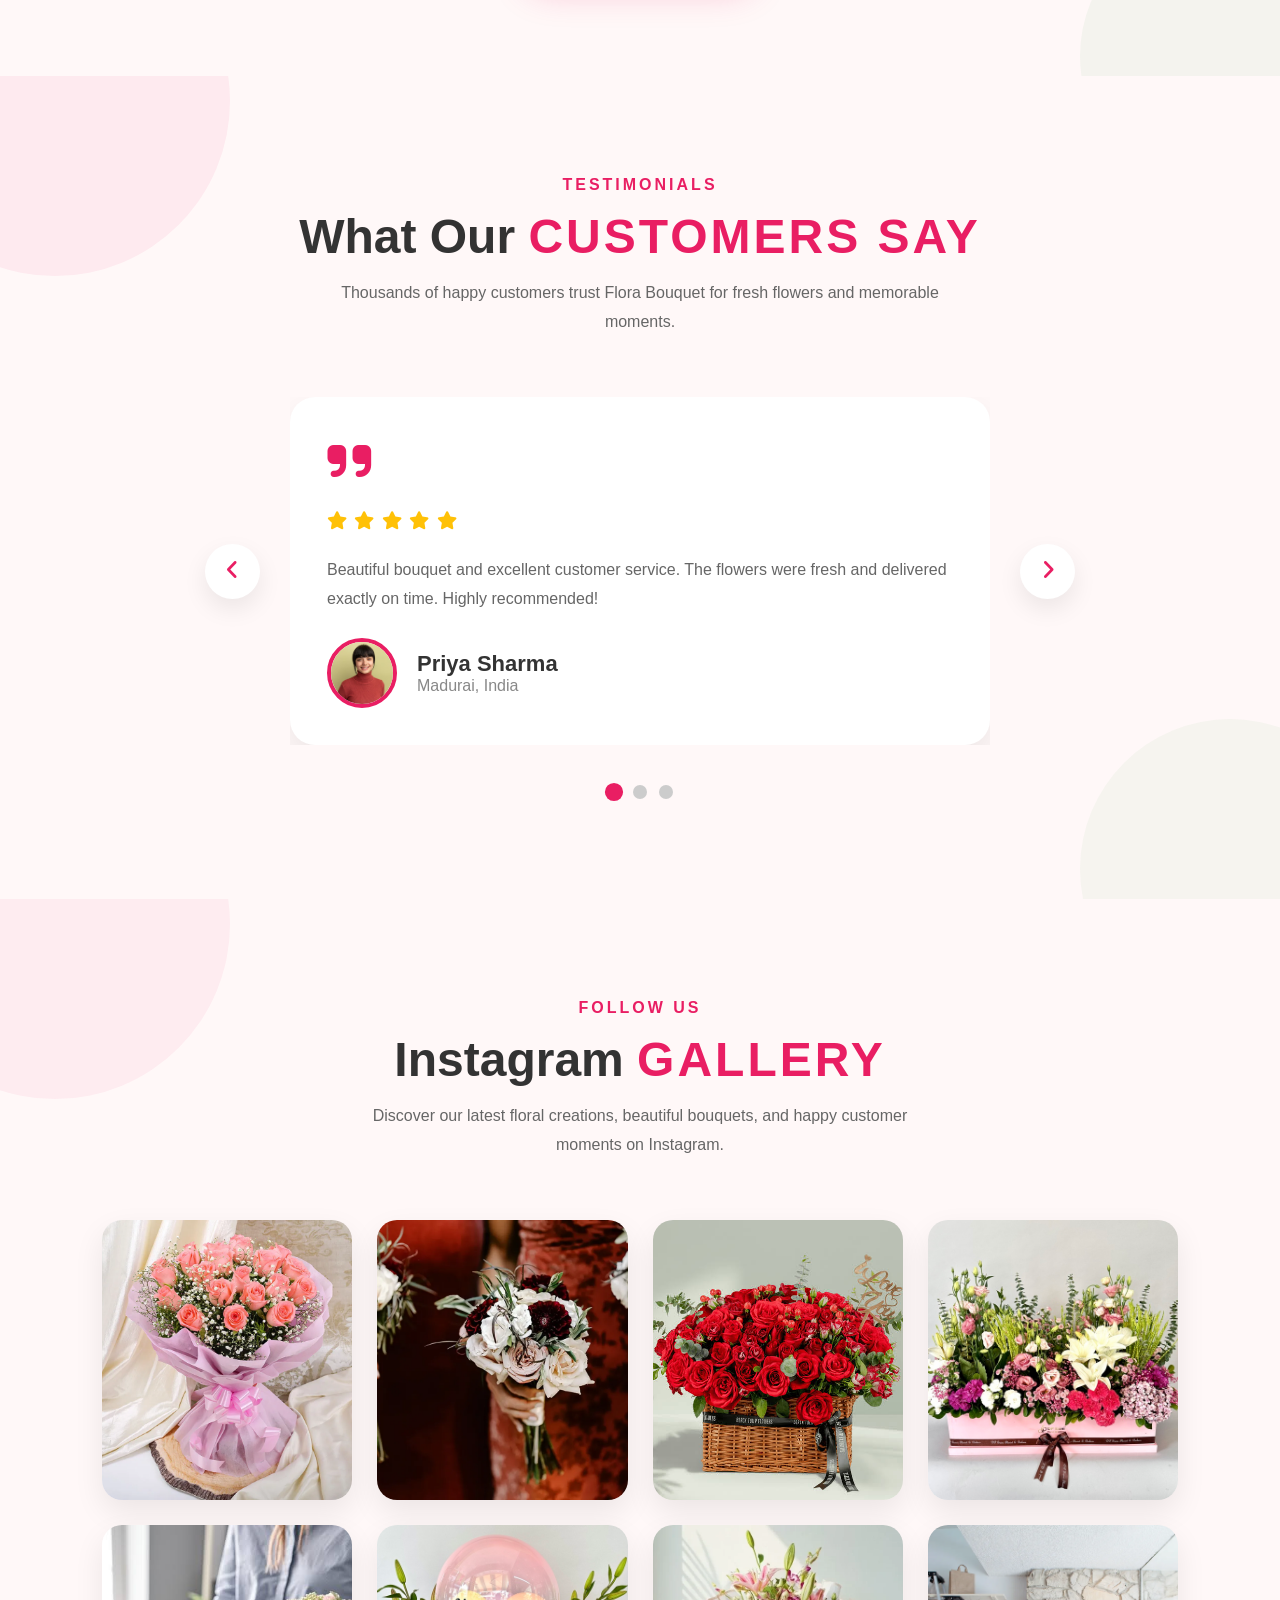
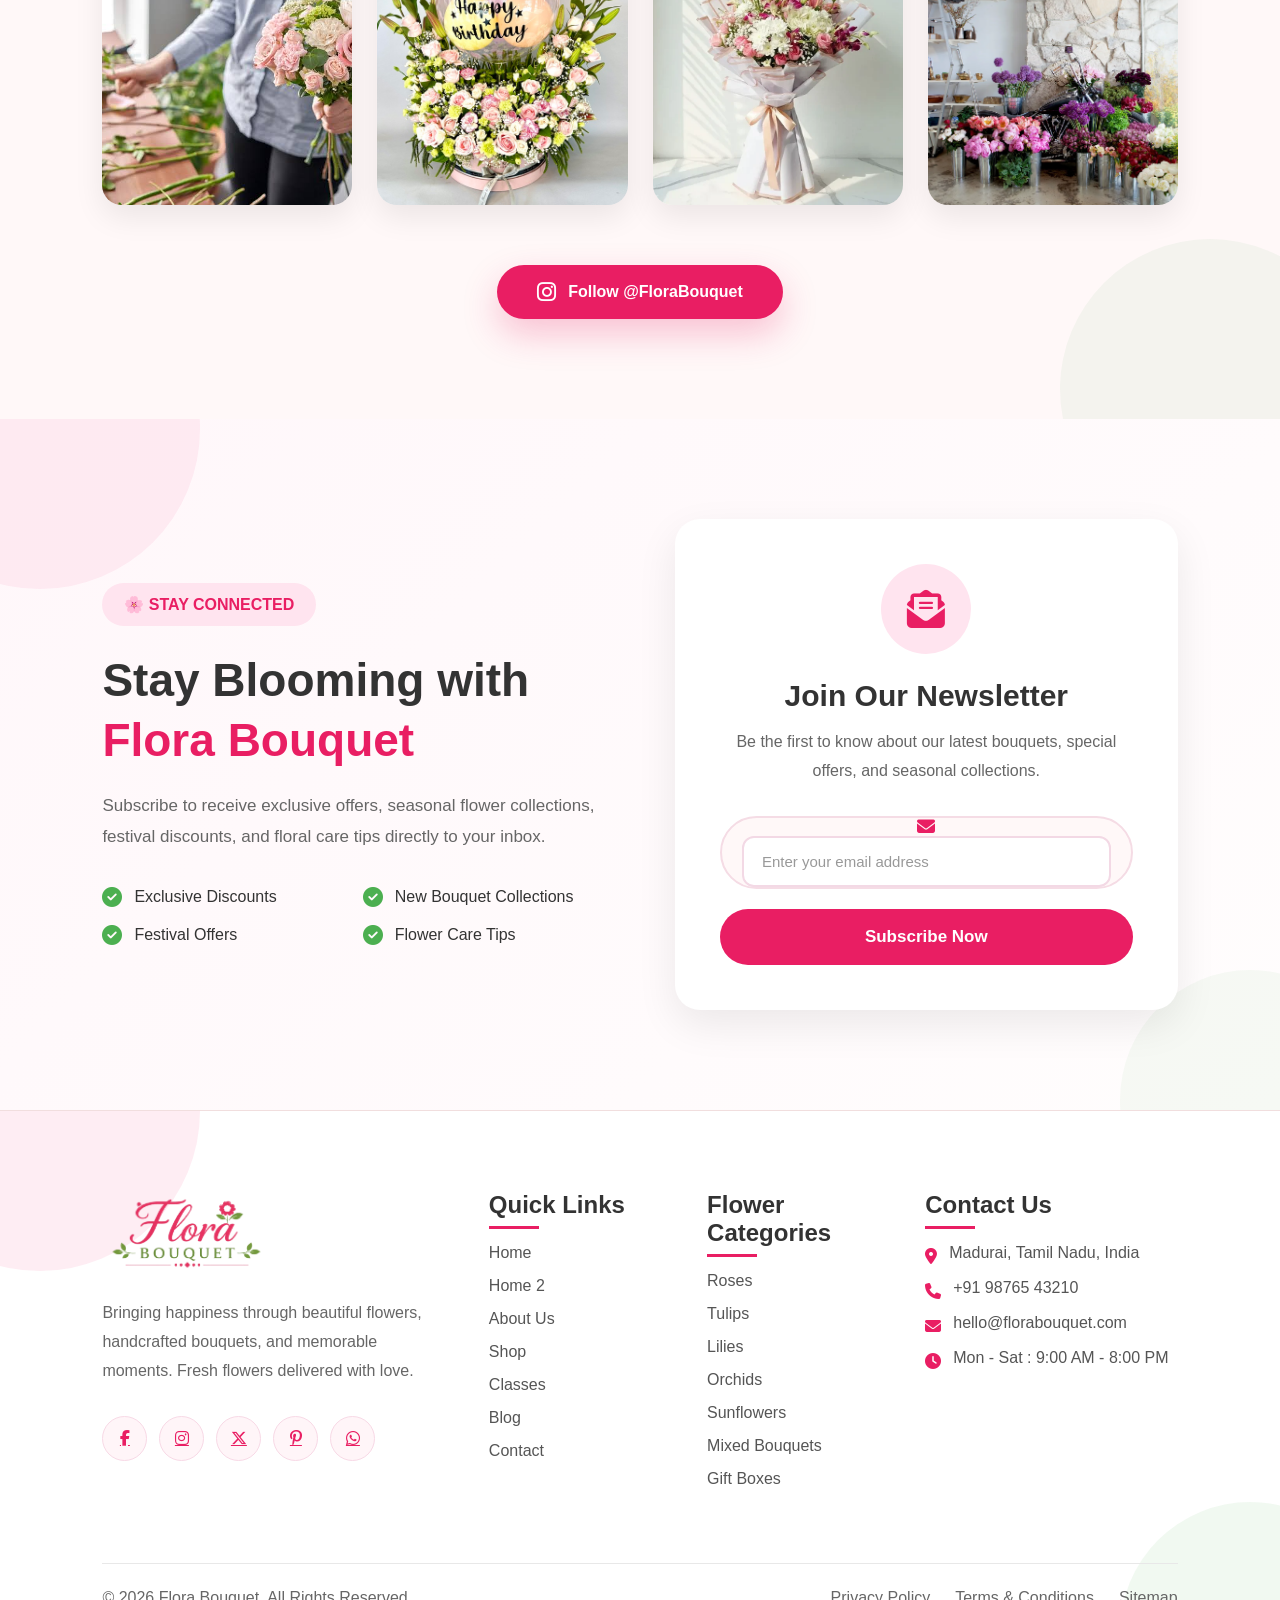
==== commit 3f21060d: "Update index.html" ====
--- a/index.html
+++ b/index.html
@@ -1,5 +1,5 @@
 <!DOCTYPE html>
-<html lang="en">
+<html lang="en">
 <head>
 
 <meta charset="UTF-8">
@@ -484,7 +484,7 @@
 
         <!-- Product 3 -->
 
-        <div class="product-card" data-category="sunflowers">
+        <div class="product-card" data-category="Orchids">
 
             <span class="badge popular">Popular</span>
 
@@ -1611,4 +1611,4 @@
 
 </body>
 
-</html>
+</html>
--- a/css/style.css
+++ b/css/style.css
@@ -0,0 +1,25545 @@
+:root{
+
+--primary:#E91E63;
+--secondary:#4CAF50;
+--accent:#FFD54F;
+--bg:#FFF8F8;
+--text:#333333;
+
+}
+
+*{
+margin:0;
+padding:0;
+box-sizing:border-box;
+font-family:'Poppins',sans-serif;
+}
+
+body{
+
+background:var(--bg);
+
+}
+
+header{
+
+width:100%;
+height:90px;
+
+padding:0 7%;
+
+display:flex;
+align-items:center;
+justify-content:space-between;
+
+background:white;
+
+box-shadow:0 8px 30px rgba(0,0,0,0.05);
+border-bottom:1px solid rgba(233,30,99,0.03);
+
+position:sticky;
+top:0;
+z-index:1000;
+
+}
+
+.logo img{
+
+height:65px;
+
+}
+
+.logo{
+cursor:pointer;
+}
+
+nav ul{
+
+display:flex;
+align-items:center;
+gap:35px;
+
+list-style:none;
+
+}
+
+nav ul li{
+
+position:relative;
+
+}
+
+nav ul li a{
+
+text-decoration:none;
+
+font-size:17px;
+
+font-weight:500;
+
+color:var(--text);
+
+transition:.3s;
+
+}
+
+nav ul li a:hover,
+nav ul li a.active,
+nav ul li.dropdown.active > a{
+
+color:var(--primary);
+
+}
+
+nav ul li a.active,
+nav ul li.dropdown.active > a{
+font-weight:700;
+}
+
+/* Dropdown */
+
+.dropdown-menu{
+
+position:absolute;
+
+top:55px;
+
+left:0;
+
+background:white;
+
+width:190px;
+
+border-radius:12px;
+
+box-shadow:0 10px 25px rgba(0,0,0,.1);
+
+display:none;
+
+overflow:hidden;
+
+}
+
+.dropdown-menu li{
+
+width:100%;
+
+}
+
+.dropdown-menu li a{
+
+display:block;
+
+padding:15px 20px;
+
+}
+
+.dropdown:hover .dropdown-menu,
+.dropdown.open .dropdown-menu{
+
+display:block;
+
+}
+
+.dropdown-menu li:hover{
+
+background:#fff2f7;
+
+}
+
+/* Right */
+
+.header-right{
+
+display:flex;
+
+align-items:center;
+
+gap:18px;
+
+}
+
+.header-right button{
+
+width:48px;
+
+height:48px;
+
+border-radius:50%;
+
+border:2px solid var(--primary);
+
+background:white;
+
+color:var(--primary);
+
+cursor:pointer;
+
+font-size:18px;
+
+transition:.3s;
+
+}
+
+.header-right button:hover,
+.header-right button.active{
+
+background:var(--primary);
+
+color:white;
+
+}
+
+.menu-toggle{
+display:none;
+width:48px;
+height:48px;
+border-radius:50%;
+border:2px solid var(--primary);
+background:white;
+color:var(--primary);
+font-size:22px;
+cursor:pointer;
+transition:.3s;
+}
+
+.menu-toggle:hover,
+.menu-toggle:focus,
+header.menu-open .menu-toggle{
+background:var(--primary);
+color:white;
+}
+
+.login-btn{
+
+padding:14px 32px;
+
+border:2px solid var(--primary);
+
+border-radius:40px;
+
+text-decoration:none;
+
+color:var(--primary);
+
+font-weight:600;
+
+display:flex;
+
+align-items:center;
+
+gap:10px;
+
+transition:.3s;
+
+}
+
+.login-btn:hover{
+
+background:var(--primary);
+
+color:white;
+
+}
+
+.scroll-top-btn{
+position:fixed;
+right:28px;
+bottom:28px;
+width:52px;
+height:52px;
+border:none;
+border-radius:50%;
+background:var(--primary);
+color:#fff;
+font-size:20px;
+display:flex;
+align-items:center;
+justify-content:center;
+cursor:pointer;
+z-index:999;
+opacity:0;
+visibility:hidden;
+transform:translateY(18px);
+transition:.3s;
+box-shadow:0 14px 30px rgba(233,30,99,.28);
+}
+
+.scroll-top-btn.show{
+opacity:1;
+visibility:visible;
+transform:translateY(0);
+}
+
+.scroll-top-btn:hover{
+background:var(--secondary);
+transform:translateY(-4px);
+box-shadow:0 16px 34px rgba(76,175,80,.28);
+}
+
+.scroll-top-btn:focus-visible{
+outline:3px solid rgba(233,30,99,.28);
+outline-offset:4px;
+}
+/* =========================
+        HERO SECTION
+========================= */
+
+.hero{
+    position: relative;
+    width: 100%;
+    min-height: calc(100vh - 90px);
+    background: linear-gradient(135deg, #fff8fb 0%, #fff4f7 100%);
+    overflow: hidden;
+    padding: 90px 0 90px;
+    margin-top: 30px;
+}
+
+.slides{
+    width: 100%;
+    height: 100%;
+    position: relative;
+}
+
+/* Slide */
+
+.slide{
+    position: absolute;
+    inset: 0;
+    display: flex;
+    align-items: center;
+    justify-content: space-between;
+    gap: 40px;
+    padding: 110px 8% 110px;
+    opacity: 0;
+    visibility: hidden;
+    transition: all .8s ease;
+}
+
+.slide.active{
+    opacity: 1;
+    visibility: visible;
+}
+
+/* Left Content */
+
+.hero-content{
+    width: 48%;
+    flex: 1;
+    max-width: 560px;
+    z-index: 2;
+}
+
+.sub-title{
+    color: #E91E63;
+    font-size: 18px;
+    font-weight: 600;
+    letter-spacing: 2px;
+    text-transform: uppercase;
+}
+
+.hero-content h1{
+    font-size: clamp(2.2rem, 4.3vw, 4.1rem);
+    line-height: 1.1;
+    color: #333333;
+    margin: 20px 0;
+}
+
+.hero-content h1 span{
+    color: #E91E63;
+}
+
+.hero-content p{
+    font-size: 17px;
+    color: #666;
+    line-height: 1.8;
+    margin-bottom: 35px;
+}
+
+/* Buttons */
+
+.hero-btn{
+    display: flex;
+    gap: 20px;
+    flex-wrap:wrap;
+    margin-top:30px;
+}
+
+.btn-primary,
+.btn-outline{
+    padding: 16px 35px;
+    border-radius: 40px;
+    text-decoration: none;
+    font-weight: 600;
+    transition: .4s;
+}
+
+.btn-primary{
+    background: #E91E63;
+    color: #fff;
+}
+
+.btn-primary:hover{
+    background: #d81b60;
+}
+
+.btn-outline{
+    border: 2px solid #E91E63;
+    color: #E91E63;
+}
+
+.btn-outline:hover{
+    background: #E91E63;
+    color: #fff;
+}
+
+/* Right Image */
+
+.hero-image{
+    width: 48%;
+    display: flex;
+    justify-content: center;
+    align-items: flex-start;
+    flex:1;
+    padding-top: 20px;
+}
+
+.hero-image img{
+    width: 100%;
+    max-width: 650px;
+    max-height: calc(100vh - 260px);
+    height: auto;
+    border-radius: 30px;
+    box-shadow: 0 20px 50px rgba(233, 30, 99, 0.18);
+}
+
+/* Slider Buttons */
+
+.slider-btn{
+    position: absolute;
+    top: 50%;
+    transform: translateY(-50%);
+    width: 55px;
+    height: 55px;
+    border-radius: 50%;
+    border: 2px solid #E91E63;
+    background: rgba(255,255,255,0.95);
+    color: #E91E63;
+    cursor: pointer;
+    transition: .3s;
+    z-index: 10;
+    font-size: 18px;
+    box-shadow: 0 8px 20px rgba(0,0,0,0.08);
+}
+
+.slider-btn:hover{
+    background: #E91E63;
+    color: #fff;
+}
+
+.prev{
+    left: 15px;
+}
+
+.next{
+    right: 15px;
+}
+
+/* Dots */
+
+.dots{
+    position: absolute;
+    bottom: 30px;
+    left: 50%;
+    transform: translateX(-50%);
+    display: flex;
+    gap: 10px;
+}
+
+.dot{
+    width: 12px;
+    height: 12px;
+    border-radius: 50%;
+    background: #ccc;
+    cursor: pointer;
+    transition: .3s;
+}
+
+.dot.active{
+    background: #E91E63;
+    transform: scale(1.3);
+}
+
+/* Floating Animation */
+
+@keyframes float{
+
+    0%{
+        transform: translateY(0);
+    }
+
+    50%{
+        transform: translateY(-15px);
+    }
+
+    100%{
+        transform: translateY(0);
+    }
+
+}
+/*==============================
+      SHOP BY CATEGORY
+==============================*/
+
+.category{
+
+    padding:100px 8%;
+
+    background:#FFF8F8;
+
+}
+.section-title{
+
+    text-align:center;
+
+    margin-bottom:60px;
+
+}
+
+.section-title span{
+
+    color:#E91E63;
+
+    font-weight:600;
+
+    letter-spacing:3px;
+
+    text-transform:uppercase;
+
+}
+
+.section-title h2{
+
+    font-size:48px;
+
+    margin:15px 0;
+
+    color:#333;
+
+}
+
+.section-title h2 span{
+
+    color:#E91E63;
+
+}
+
+.section-title p{
+
+    width:600px;
+
+    max-width:100%;
+
+    margin:auto;
+
+    color:#666;
+
+    line-height:1.8;
+
+}
+
+.category-grid{
+
+    display:grid;
+
+    grid-template-columns:repeat(3,1fr);
+
+    gap:30px;
+
+}
+
+.category-card{
+
+    background:#fff;
+
+    border-radius:20px;
+
+    padding:25px;
+
+    display:flex;
+
+    align-items:center;
+
+    gap:20px;
+
+    transition:.4s;
+
+    box-shadow:0 8px 25px rgba(0,0,0,.08);
+
+}
+
+.category-card:hover{
+
+    transform:translateY(-8px);
+
+    box-shadow:0 20px 40px rgba(0,0,0,.12);
+
+}
+
+.category-image{
+
+    min-width:130px;
+
+}
+
+.category-image img{
+
+    width:130px;
+
+    height:130px;
+
+    border-radius:50%;
+
+    object-fit:cover;
+
+    border:5px solid #ffe4ef;
+
+    transition:.4s;
+
+}
+
+.category-card:hover img{
+
+    transform:scale(1.08);
+
+}
+
+.category-content h3{
+
+    font-size:30px;
+
+    color:#333;
+
+    margin-bottom:10px;
+
+}
+
+.category-content p{
+
+    color:#666;
+
+    line-height:1.7;
+
+    margin-bottom:20px;
+
+}
+
+.category-bottom{
+
+    display:flex;
+
+    justify-content:space-between;
+
+    align-items:center;
+
+}
+
+.category-bottom span{
+
+    color:#E91E63;
+
+    font-weight:600;
+
+}
+
+.category-bottom a{
+
+    width:42px;
+
+    height:42px;
+
+    background:#E91E63;
+
+    color:white;
+
+    display:flex;
+
+    justify-content:center;
+
+    align-items:center;
+
+    border-radius:50%;
+
+    text-decoration:none;
+
+    transition:.3s;
+
+}
+
+.category-bottom a:hover{
+
+    background:#4CAF50;
+
+}
+.category-btn{
+
+    text-align:center;
+
+    margin-top:60px;
+
+}
+
+.view-btn{
+
+    display:inline-flex;
+
+    align-items:center;
+
+    gap:10px;
+
+    padding:18px 40px;
+
+    border-radius:50px;
+
+    text-decoration:none;
+
+    color:#fff;
+
+    background:linear-gradient(135deg,#E91E63,#ff5a8a);
+
+    font-weight:600;
+
+    transition:.4s;
+
+    box-shadow:0 15px 35px rgba(233,30,99,.25);
+
+}
+
+.view-btn:hover{
+
+    transform:translateY(-5px);
+
+    box-shadow:0 20px 40px rgba(233,30,99,.35);
+
+}
+/*=========================================
+        FEATURED BOUQUETS
+=========================================*/
+
+.featured{
+    padding:100px 8%;
+    background:#ffffff;
+    position:relative;
+    overflow:hidden;
+}
+
+/* Background Decoration */
+
+.featured::before{
+    content:"";
+    position:absolute;
+    width:350px;
+    height:350px;
+    background:rgba(233,30,99,.05);
+    border-radius:50%;
+    top:-150px;
+    left:-120px;
+}
+
+.featured::after{
+    content:"";
+    position:absolute;
+    width:300px;
+    height:300px;
+    background:rgba(76,175,80,.05);
+    border-radius:50%;
+    bottom:-120px;
+    right:-100px;
+}
+
+.featured>*{
+    position:relative;
+    z-index:2;
+}
+
+/* Heading */
+
+.featured .section-title{
+    text-align:center;
+    margin-bottom:40px;
+}
+
+.featured .section-title span{
+    color:#E91E63;
+    letter-spacing:3px;
+    font-size:15px;
+    font-weight:600;
+}
+
+.featured .section-title h2{
+    font-size:46px;
+    color:#333;
+    margin:12px 0;
+}
+
+.featured .section-title h2 span{
+    color:#E91E63;
+}
+
+.featured .section-title p{
+    color:#777;
+    max-width:650px;
+    margin:auto;
+    line-height:1.8;
+}
+
+/* Filter Buttons */
+
+.filter-buttons{
+    display:flex;
+    justify-content:center;
+    gap:15px;
+    flex-wrap:wrap;
+    margin-bottom:60px;
+}
+
+.filter-buttons button{
+    border:none;
+    padding:12px 28px;
+    border-radius:30px;
+    background:#FFF8F8;
+    color:#333;
+    cursor:pointer;
+    font-size:15px;
+    font-weight:500;
+    transition:.3s;
+}
+
+.filter-buttons button.active,
+.filter-buttons button:hover{
+    background:#E91E63;
+    color:#fff;
+}
+
+/* Product Grid */
+
+.product-grid{
+    display:grid;
+    grid-template-columns:repeat(4,1fr);
+    gap:30px;
+}
+
+/* Card */
+
+.product-card{
+    background:#fff;
+    border-radius:22px;
+    overflow:hidden;
+    box-shadow:0 10px 30px rgba(0,0,0,.08);
+    transition:.4s;
+    position:relative;
+}
+
+.product-card:hover{
+    transform:translateY(-10px);
+    box-shadow:0 20px 40px rgba(0,0,0,.15);
+}
+
+/* Product Image */
+
+.product-card img{
+    width:100%;
+    height:280px;
+    object-fit:cover;
+    transition:.4s;
+    position:relative;
+    z-index:1;
+    display:block;
+    
+    
+}
+
+.product-card:hover img{
+    transform:scale(1.08);
+    z-index:1;
+}
+
+/* Wishlist */
+
+.wishlist{
+    position:absolute;
+    top:18px;
+    right:18px;
+    width:42px;
+    height:42px;
+    background:#fff;
+    border-radius:50%;
+    display:flex;
+    justify-content:center;
+    align-items:center;
+    cursor:pointer;
+    box-shadow:0 5px 15px rgba(0,0,0,.1);
+    z-index:9999;
+    
+}
+
+.wishlist i{
+    color:#E91E63;
+}
+
+/* Badge */
+
+.badge{
+    position:absolute;
+    top:18px;
+    left:18px;
+    background:#E91E63;
+    color:#fff;
+    padding:7px 14px;
+    border-radius:20px;
+    font-size:12px;
+    font-weight:600;
+    z-index:9999;
+}
+
+.badge.new{
+    background:#4CAF50;
+}
+
+.badge.popular{
+    background:#FFD54F;
+    color:#333;
+}
+
+.badge.premium{
+    background:#9C27B0;
+}
+
+/* Product Info */
+
+.product-info{
+    padding:25px;
+    text-align:center;
+}
+
+.product-info h3{
+    font-size:22px;
+    color:#333;
+    margin-bottom:12px;
+}
+
+.rating{
+    margin-bottom:15px;
+}
+
+.rating i{
+    color:#FFD54F;
+    margin:0 2px;
+}
+
+.product-info h4{
+    color:#E91E63;
+    font-size:24px;
+    margin-bottom:22px;
+}
+
+/* Button */
+
+.product-info a{
+    display:inline-block;
+    padding:12px 28px;
+    border-radius:30px;
+    border:2px solid #E91E63;
+    text-decoration:none;
+    color:#E91E63;
+    font-weight:600;
+    transition:.3s;
+}
+
+.product-info a:hover{
+    background:#E91E63;
+    color:#fff;
+}
+
+/* View All */
+
+.featured-btn{
+    text-align:center;
+    margin-top:60px;
+}
+
+.featured-btn a{
+    display:inline-block;
+    background:#E91E63;
+    color:#fff;
+    padding:16px 40px;
+    border-radius:40px;
+    text-decoration:none;
+    font-weight:600;
+    transition:.3s;
+}
+
+.featured-btn a:hover{
+    background:#4CAF50;
+}
+/*==========================
+      WHY CHOOSE US
+===========================*/
+
+.why-us{
+
+    padding:100px 8%;
+    background:#FFF8F8;
+
+}
+
+.why-container{
+
+    display:grid;
+    grid-template-columns:1fr 1fr;
+    gap:70px;
+    align-items:center;
+
+}
+
+/* Left */
+
+.why-image{
+
+    position:relative;
+
+}
+
+.why-image img{
+
+    width:100%;
+    border-radius:30px;
+    box-shadow:0 20px 50px rgba(0,0,0,.1);
+
+}
+
+.experience{
+
+    position:absolute;
+
+    bottom:30px;
+    right:-20px;
+
+    background:#E91E63;
+
+    color:#fff;
+
+    width:180px;
+    height:180px;
+
+    border-radius:50%;
+
+    display:flex;
+    flex-direction:column;
+    justify-content:center;
+    align-items:center;
+
+    box-shadow:0 15px 35px rgba(233,30,99,.35);
+
+}
+
+.experience h2{
+
+    font-size:42px;
+
+}
+
+.experience p{
+
+    font-size:15px;
+    text-align:center;
+    width:120px;
+
+}
+
+/* Right */
+
+.why-content{
+
+    display:flex;
+    flex-direction:column;
+    gap:25px;
+
+}
+
+.why-box{
+
+    display:flex;
+    align-items:center;
+
+    gap:25px;
+
+    background:#fff;
+
+    padding:25px;
+
+    border-radius:20px;
+
+    box-shadow:0 10px 30px rgba(0,0,0,.08);
+
+    transition:.4s;
+
+}
+
+.why-box:hover{
+
+    transform:translateY(-8px);
+
+}
+
+.icon{
+
+    width:75px;
+    height:75px;
+
+    background:#FFE4EF;
+
+    border-radius:50%;
+
+    display:flex;
+    justify-content:center;
+    align-items:center;
+
+    color:#E91E63;
+
+    font-size:28px;
+
+    transition:.4s;
+
+}
+
+.why-box:hover .icon{
+
+    background:#E91E63;
+    color:#fff;
+
+}
+
+.text h3{
+
+    font-size:24px;
+    margin-bottom:8px;
+    color:#333;
+
+}
+
+.text p{
+
+    color:#666;
+    line-height:1.8;
+
+}
+/*=========================================
+        SEASONAL COLLECTION
+=========================================*/
+
+.seasonal{
+    padding:100px 8%;
+    background:linear-gradient(135deg,#FFF8F8,#FFF1F5);
+    position:relative;
+    overflow:hidden;
+}
+
+/* Decorative Background */
+
+.seasonal::before{
+    content:"";
+    position:absolute;
+    width:420px;
+    height:420px;
+    background:rgba(233,30,99,.08);
+    border-radius:50%;
+    top:-180px;
+    left:-120px;
+}
+
+.seasonal::after{
+    content:"";
+    position:absolute;
+    width:320px;
+    height:320px;
+    background:rgba(76,175,80,.08);
+    border-radius:50%;
+    bottom:-120px;
+    right:-80px;
+}
+
+.seasonal>*{
+    position:relative;
+    z-index:2;
+}
+
+/* Layout */
+
+.seasonal-container{
+    display:grid;
+    grid-template-columns:1fr 1fr;
+    align-items:center;
+    gap:80px;
+}
+
+/* Left */
+
+.seasonal-content .season-tag{
+    display:inline-block;
+    background:#FFE4EF;
+    color:#E91E63;
+    padding:12px 22px;
+    border-radius:30px;
+    font-weight:600;
+    margin-bottom:25px;
+}
+
+.seasonal-content h2{
+    font-size:52px;
+    color:#333;
+    line-height:1.2;
+    margin-bottom:20px;
+}
+
+.seasonal-content h2 span{
+    color:#E91E63;
+}
+
+.seasonal-content p{
+    color:#666;
+    line-height:1.9;
+    margin-bottom:35px;
+}
+
+/* List */
+
+.season-list{
+    margin-bottom:40px;
+}
+
+.list-item{
+    display:flex;
+    align-items:center;
+    gap:15px;
+    margin-bottom:18px;
+}
+
+.list-item i{
+    color:#4CAF50;
+    font-size:22px;
+}
+
+.list-item span{
+    font-size:17px;
+    color:#333;
+}
+
+/* Buttons */
+
+.season-buttons{
+    display:flex;
+    gap:20px;
+    flex-wrap:wrap;
+}
+
+.shop-btn,
+.explore-btn{
+    padding:16px 34px;
+    border-radius:35px;
+    text-decoration:none;
+    font-weight:600;
+    transition:.4s;
+}
+
+.shop-btn{
+    background:#E91E63;
+    color:#fff;
+}
+
+.shop-btn:hover{
+    background:#4CAF50;
+}
+
+.explore-btn{
+    border:2px solid #E91E63;
+    color:#E91E63;
+}
+
+.explore-btn:hover{
+    background:#E91E63;
+    color:#fff;
+}
+
+/* Right */
+
+.seasonal-image{
+    position:relative;
+    display:flex;
+    justify-content:center;
+    align-items:center;
+}
+
+.seasonal-image img{
+    width:100%;
+    max-width:520px;
+    animation:floatImage 5s ease-in-out infinite;
+}
+
+/* Discount */
+
+.discount{
+    position:absolute;
+    top:20px;
+    right:10px;
+
+    width:140px;
+    height:140px;
+
+    border-radius:50%;
+
+    background:#E91E63;
+    color:#fff;
+
+    display:flex;
+    flex-direction:column;
+    justify-content:center;
+    align-items:center;
+
+    box-shadow:0 15px 35px rgba(233,30,99,.3);
+}
+
+.discount h3{
+    font-size:42px;
+    line-height:1;
+}
+
+.discount span{
+    font-size:22px;
+    font-weight:700;
+}
+
+.discount p{
+    margin-top:5px;
+    font-size:14px;
+}
+
+/* Floating */
+
+@keyframes floatImage{
+
+0%{
+transform:translateY(0);
+}
+
+50%{
+transform:translateY(-18px);
+}
+
+100%{
+transform:translateY(0);
+}
+
+}
+
+/*=========================================
+        SHOP BY OCCASION
+=========================================*/
+
+.occasion{
+    padding:100px 8%;
+    background:#FFF8F8;
+    position:relative;
+    overflow:hidden;
+}
+
+/* Decorative Background */
+
+.occasion::before{
+    content:"";
+    position:absolute;
+    width:350px;
+    height:350px;
+    background:rgba(233,30,99,.05);
+    border-radius:50%;
+    top:-120px;
+    left:-120px;
+}
+
+.occasion::after{
+    content:"";
+    position:absolute;
+    width:280px;
+    height:280px;
+    background:rgba(76,175,80,.06);
+    border-radius:50%;
+    bottom:-120px;
+    right:-80px;
+}
+
+.occasion>*{
+    position:relative;
+    z-index:2;
+}
+
+/* Grid */
+
+.occasion-grid{
+    display:grid;
+    grid-template-columns:repeat(4,1fr);
+    gap:30px;
+}
+
+/* Card */
+
+.occasion-card{
+    background:#fff;
+    border-radius:20px;
+    overflow:hidden;
+    box-shadow:0 10px 30px rgba(0,0,0,.08);
+    transition:.4s;
+}
+
+.occasion-card:hover{
+    transform:translateY(-10px);
+    box-shadow:0 20px 40px rgba(0,0,0,.15);
+}
+
+/* Image */
+
+.occasion-card img{
+    width:100%;
+    height:240px;
+    object-fit:cover;
+    transition:.5s;
+}
+
+.occasion-card:hover img{
+    transform:scale(1.08);
+}
+
+/* Content */
+
+.occasion-content{
+    padding:25px;
+    text-align:center;
+}
+
+.occasion-content h3{
+    font-size:24px;
+    color:#333;
+    margin-bottom:10px;
+}
+
+.occasion-content p{
+    color:#E91E63;
+    font-weight:600;
+    margin-bottom:20px;
+}
+
+/* Explore Button */
+
+.occasion-content a{
+
+    display:inline-flex;
+    align-items:center;
+    gap:8px;
+
+    text-decoration:none;
+
+    color:#E91E63;
+
+    font-weight:600;
+
+    transition:.3s;
+
+}
+
+.occasion-content a i{
+
+    transition:.3s;
+
+}
+
+.occasion-content a:hover{
+
+    color:#4CAF50;
+
+}
+
+.occasion-content a:hover i{
+
+    transform:translateX(6px);
+
+}
+
+/* View All */
+
+.occasion-btn{
+
+    display:flex;
+
+    justify-content:center;
+
+    text-align:center;
+
+    margin-top:60px;
+
+}
+
+.occasion-btn a{
+
+    display:inline-block;
+
+    padding:16px 42px;
+
+    background:#E91E63;
+
+    color:#fff;
+
+    text-decoration:none;
+
+    border-radius:40px;
+
+    font-weight:600;
+
+    transition:.4s;
+
+    box-shadow:0 15px 35px rgba(233,30,99,.25);
+
+}
+
+.occasion-btn a:hover{
+
+    background:#4CAF50;
+
+    transform:translateY(-5px);
+
+}
+/*=========================================
+        CUSTOMER TESTIMONIALS
+=========================================*/
+
+.testimonial{
+
+    padding:100px 8%;
+
+    background:#FFF8F8;
+
+    position:relative;
+
+    overflow:hidden;
+
+}
+
+/* Decorative Background */
+
+.testimonial::before{
+
+    content:"";
+
+    position:absolute;
+
+    width:350px;
+    height:350px;
+
+    background:rgba(233,30,99,.06);
+
+    border-radius:50%;
+
+    top:-150px;
+    left:-120px;
+
+}
+
+.testimonial::after{
+
+    content:"";
+
+    position:absolute;
+
+    width:300px;
+    height:300px;
+
+    background:rgba(76,175,80,.05);
+
+    border-radius:50%;
+
+    bottom:-120px;
+    right:-100px;
+
+}
+
+.testimonial>*{
+
+    position:relative;
+
+    z-index:2;
+
+}
+
+/* Container */
+
+.testimonial-container{
+
+    display:flex;
+
+    align-items:center;
+
+    justify-content:center;
+
+    gap:30px;
+
+}
+
+/* Slider */
+
+.testimonial-slider{
+
+    width:700px;
+
+    overflow:hidden;
+
+}
+
+/* Card */
+
+.testimonial-card{
+
+    display:none;
+
+    background:#fff;
+
+    padding:50px;
+
+    border-radius:25px;
+
+    box-shadow:0 15px 40px rgba(0,0,0,.08);
+
+    transition:.4s;
+
+}
+
+.testimonial-card.active{
+
+    display:block;
+
+    animation:fade .5s ease;
+
+}
+
+@keyframes fade{
+
+from{
+
+opacity:0;
+
+transform:translateY(20px);
+
+}
+
+to{
+
+opacity:1;
+
+transform:translateY(0);
+
+}
+
+}
+
+/* Quote */
+
+.quote{
+
+    font-size:50px;
+
+    color:#E91E63;
+
+    margin-bottom:20px;
+
+}
+
+/* Stars */
+
+.stars{
+
+    margin-bottom:20px;
+
+}
+
+.stars i{
+
+    color:#FFD54F;
+
+    margin-right:4px;
+
+}
+
+/* Review */
+
+.review{
+
+    color:#666;
+
+    line-height:1.9;
+
+    font-size:17px;
+
+    margin-bottom:35px;
+
+}
+
+/* Customer */
+
+.customer{
+
+    display:flex;
+
+    align-items:center;
+
+    gap:20px;
+
+}
+
+.customer img{
+
+    width:70px;
+
+    height:70px;
+
+    border-radius:50%;
+
+    object-fit:cover;
+
+    border:4px solid #E91E63;
+
+}
+
+.customer h4{
+
+    color:#333;
+
+    font-size:22px;
+
+}
+
+.customer span{
+
+    color:#888;
+
+}
+
+/* Arrows */
+
+.testimonial-btn{
+
+    width:55px;
+
+    height:55px;
+
+    border:none;
+
+    border-radius:50%;
+
+    background:#fff;
+
+    color:#E91E63;
+
+    cursor:pointer;
+
+    font-size:22px;
+
+    box-shadow:0 10px 25px rgba(0,0,0,.08);
+
+    transition:.3s;
+
+}
+
+.testimonial-btn:hover{
+
+    background:#E91E63;
+
+    color:#fff;
+
+}
+
+/* Dots */
+
+.testimonial-dots{
+
+    display:flex;
+
+    justify-content:center;
+
+    gap:12px;
+
+    margin-top:40px;
+
+}
+
+.testimonial-dots .dot{
+
+    width:14px;
+
+    height:14px;
+
+    border-radius:50%;
+
+    background:#ccc;
+
+    cursor:pointer;
+
+    transition:.3s;
+
+}
+
+.testimonial-dots .dot.active{
+
+    background:#E91E63;
+
+    transform:scale(1.3);
+
+}
+
+/* Hover */
+
+.testimonial-card:hover{
+
+    transform:translateY(-8px);
+
+}
+
+/*=========================================
+        INSTAGRAM GALLERY
+=========================================*/
+
+.instagram{
+
+    padding:100px 8%;
+
+    background:#FFF8F8;
+
+    position:relative;
+
+    overflow:hidden;
+
+}
+
+/* Decorative Background */
+
+.instagram::before{
+
+    content:"";
+
+    position:absolute;
+
+    width:350px;
+
+    height:350px;
+
+    background:rgba(233,30,99,.05);
+
+    border-radius:50%;
+
+    top:-150px;
+
+    left:-120px;
+
+}
+
+.instagram::after{
+
+    content:"";
+
+    position:absolute;
+
+    width:300px;
+
+    height:300px;
+
+    background:rgba(76,175,80,.06);
+
+    border-radius:50%;
+
+    bottom:-120px;
+
+    right:-80px;
+
+}
+
+.instagram>*{
+
+    position:relative;
+
+    z-index:2;
+
+}
+
+/* Grid */
+
+.instagram-grid{
+
+    display:grid;
+
+    grid-template-columns:repeat(4,1fr);
+
+    gap:25px;
+
+}
+
+/* Gallery Item */
+
+.insta-item{
+
+    position:relative;
+
+    overflow:hidden;
+
+    border-radius:20px;
+
+    cursor:pointer;
+
+    box-shadow:0 12px 30px rgba(0,0,0,.08);
+
+}
+
+.insta-item img{
+
+    width:100%;
+
+    height:280px;
+
+    object-fit:cover;
+
+    display:block;
+
+    transition:.5s;
+
+}
+
+/* Hover Zoom */
+
+.insta-item:hover img{
+
+    transform:scale(1.1);
+
+}
+
+/* Overlay */
+
+.overlay{
+
+    position:absolute;
+
+    inset:0;
+
+    background:rgba(233,30,99,.82);
+
+    display:flex;
+
+    flex-direction:column;
+
+    justify-content:center;
+
+    align-items:center;
+
+    color:#fff;
+
+    opacity:0;
+
+    transition:.4s;
+
+}
+
+.insta-item:hover .overlay{
+
+    opacity:1;
+
+}
+
+.overlay i{
+
+    font-size:45px;
+
+    margin-bottom:15px;
+
+}
+
+.overlay h4{
+
+    font-size:22px;
+
+    margin-bottom:8px;
+
+}
+
+.overlay span{
+
+    font-size:15px;
+
+    border:1px solid rgba(255,255,255,.5);
+
+    padding:10px 22px;
+
+    border-radius:30px;
+
+}
+
+/* Button */
+
+.instagram-btn{
+
+    text-align:center;
+
+    margin-top:60px;
+
+}
+
+.instagram-btn a{
+
+    display:inline-flex;
+
+    align-items:center;
+
+    gap:12px;
+
+    padding:16px 40px;
+
+    background:#E91E63;
+
+    color:#fff;
+
+    text-decoration:none;
+
+    border-radius:40px;
+
+    font-weight:600;
+
+    transition:.4s;
+
+    box-shadow:0 15px 35px rgba(233,30,99,.25);
+
+}
+
+.instagram-btn a:hover{
+
+    background:#4CAF50;
+
+    transform:translateY(-5px);
+
+}
+
+.instagram-btn i{
+
+    font-size:22px;
+
+}
+
+/*=========================================
+            NEWSLETTER
+=========================================*/
+
+.newsletter{
+
+    padding:100px 8%;
+
+    background:linear-gradient(135deg,#FFF8F8,#FFEFF5);
+
+    position:relative;
+
+    overflow:hidden;
+
+}
+
+/* Decorative Background */
+
+.newsletter::before{
+
+    content:"";
+
+    position:absolute;
+
+    width:380px;
+    height:380px;
+
+    background:rgba(233,30,99,.08);
+
+    border-radius:50%;
+
+    top:-150px;
+    left:-120px;
+
+}
+
+.newsletter::after{
+
+    content:"";
+
+    position:absolute;
+
+    width:320px;
+    height:320px;
+
+    background:rgba(76,175,80,.08);
+
+    border-radius:50%;
+
+    bottom:-120px;
+    right:-120px;
+
+}
+
+.newsletter>*{
+
+    position:relative;
+
+    z-index:2;
+
+}
+
+/* Layout */
+
+.newsletter-container{
+
+    display:grid;
+
+    grid-template-columns:1fr 1fr;
+
+    gap:70px;
+
+    align-items:center;
+
+}
+
+/* Left */
+
+.newsletter-tag{
+
+    display:inline-block;
+
+    background:#FFE4EF;
+
+    color:#E91E63;
+
+    padding:12px 22px;
+
+    border-radius:30px;
+
+    font-weight:600;
+
+    margin-bottom:25px;
+
+}
+
+.newsletter-content h2{
+
+    font-size:48px;
+
+    color:#333;
+
+    line-height:1.2;
+
+    margin-bottom:20px;
+
+}
+
+.newsletter-content h2 span{
+
+    color:#E91E63;
+
+}
+
+.newsletter-content p{
+
+    color:#666;
+
+    line-height:1.9;
+
+    margin-bottom:35px;
+
+}
+
+/* Feature List */
+
+.newsletter-features{
+
+    display:grid;
+
+    grid-template-columns:repeat(2,1fr);
+
+    gap:18px;
+
+}
+
+.feature{
+
+    display:flex;
+
+    align-items:center;
+
+    gap:12px;
+
+}
+
+.feature i{
+
+    color:#4CAF50;
+
+    font-size:20px;
+
+}
+
+.feature span{
+
+    color:#333;
+
+    font-weight:500;
+
+}
+
+/* Newsletter Box */
+
+.newsletter-box{
+
+    background:#fff;
+
+    padding:45px;
+
+    border-radius:25px;
+
+    text-align:center;
+
+    box-shadow:0 15px 40px rgba(0,0,0,.08);
+
+    transition:.4s;
+
+}
+
+.newsletter-box:hover{
+
+    transform:translateY(-8px);
+
+}
+
+.newsletter-icon{
+
+    width:90px;
+
+    height:90px;
+
+    margin:auto;
+
+    margin-bottom:25px;
+
+    border-radius:50%;
+
+    background:#FFE4EF;
+
+    color:#E91E63;
+
+    display:flex;
+
+    justify-content:center;
+
+    align-items:center;
+
+    font-size:38px;
+
+}
+
+.newsletter-box h3{
+
+    font-size:30px;
+
+    color:#333;
+
+    margin-bottom:15px;
+
+}
+
+.newsletter-box p{
+
+    color:#666;
+
+    line-height:1.8;
+
+    margin-bottom:30px;
+
+}
+
+/* Input */
+
+.input-box{
+
+    display:flex;
+
+    align-items:center;
+
+    background:#FFF8F8;
+
+    border:2px solid #f5dce5;
+
+    border-radius:50px;
+
+    padding:0 20px;
+
+    margin-bottom:20px;
+
+}
+
+.input-box i{
+
+    color:#E91E63;
+
+    font-size:18px;
+
+}
+
+.input-box input{
+
+    width:100%;
+
+    padding:18px 15px;
+
+    border:none;
+
+    outline:none;
+
+    background:transparent;
+
+    font-size:16px;
+
+}
+
+/* Button */
+
+.newsletter-box button{
+
+    width:100%;
+
+    padding:18px;
+
+    border:none;
+
+    border-radius:50px;
+
+    background:#E91E63;
+
+    color:#fff;
+
+    font-size:17px;
+
+    font-weight:600;
+
+    cursor:pointer;
+
+    transition:.4s;
+
+}
+
+.newsletter-box button:hover{
+
+    background:#4CAF50;
+
+}
+
+/*=========================================
+                FOOTER
+=========================================*/
+
+.footer{
+    background:#ffffff;
+    color:#333;
+    padding:80px 8% 0;
+    position:relative;
+    overflow:hidden;
+    border-top:1px solid #f1dede;
+}
+
+/* Decorative Background */
+
+.footer::before{
+    content:"";
+    position:absolute;
+    width:320px;
+    height:320px;
+    background:rgba(233,30,99,.08);
+    border-radius:50%;
+    top:-160px;
+    left:-120px;
+}
+
+.footer::after{
+    content:"";
+    position:absolute;
+    width:260px;
+    height:260px;
+    background:rgba(76,175,80,.08);
+    border-radius:50%;
+    bottom:-130px;
+    right:-100px;
+}
+
+.footer>*{
+    position:relative;
+    z-index:2;
+}
+
+/* Layout */
+
+.footer-container{
+    display:grid;
+    grid-template-columns:2fr 1fr 1fr 1.5fr;
+    gap:50px;
+    padding-bottom:60px;
+}
+
+/* Logo */
+
+.footer-logo img{
+    width:170px;
+    margin-bottom:20px;
+}
+
+.footer-col p{
+    color:#666;
+    line-height:1.8;
+    margin-bottom:30px;
+}
+
+/* Headings */
+
+.footer-col h3{
+    color:#333;
+    margin-bottom:25px;
+    font-size:24px;
+    position:relative;
+}
+
+.footer-col h3::after{
+    content:"";
+    position:absolute;
+    left:0;
+    bottom:-10px;
+    width:50px;
+    height:3px;
+    background:#E91E63;
+}
+
+/* Lists */
+
+.footer-col ul{
+    list-style:none;
+}
+
+.footer-col ul li{
+    margin-bottom:15px;
+}
+
+.footer-col ul li a{
+    color:#555;
+    text-decoration:none;
+    transition:.3s;
+}
+
+.footer-col ul li a:hover{
+    color:#E91E63;
+    padding-left:8px;
+}
+
+/* Contact */
+
+.contact-info li{
+    display:flex;
+    align-items:flex-start;
+    gap:12px;
+    color:#555;
+}
+
+.contact-info i{
+    color:#E91E63;
+    margin-top:4px;
+}
+
+/* Social Icons */
+
+.social-links{
+    display:flex;
+    gap:12px;
+}
+
+.social-links a{
+    width:45px;
+    height:45px;
+    background:#FFF5F8;
+    color:#E91E63;
+    border:1px solid #F8D9E6;
+    border-radius:50%;
+    display:flex;
+    justify-content:center;
+    align-items:center;
+    transition:.4s;
+}
+
+.social-links a:hover{
+    background:#E91E63;
+    transform:translateY(-5px);
+}
+
+/* Bottom */
+
+.footer-bottom{
+    border-top:1px solid #E8E8E8;
+    padding:25px 0;
+    display:flex;
+    justify-content:space-between;
+    align-items:center;
+    flex-wrap:wrap;
+    gap:20px;
+}
+
+.footer-bottom p{
+    color:#666;
+}
+
+.footer-links{
+    display:flex;
+    gap:25px;
+}
+
+.footer-links a{
+    color:#666;
+    text-decoration:none;
+    transition:.3s;
+}
+
+.footer-links a:hover{
+    color:#E91E63;
+}
+/*=========================================
+        HERO SECTION HOME 2
+=========================================*/
+
+.hero2{
+    position: relative;
+    overflow: hidden;
+    background: linear-gradient(135deg,#FFF8F8,#FFEFF5);
+    min-height: 100vh;
+    display: flex;
+    align-items: center;
+    padding: 120px 8% 80px;
+}
+
+/* Decorative Background */
+
+.hero2::before{
+    content:"";
+    position:absolute;
+    width:600px;
+    height:600px;
+    background:rgba(233,30,99,.08);
+    border-radius:50%;
+    top:-250px;
+    left:-200px;
+}
+
+.hero2::after{
+    content:"";
+    position:absolute;
+    width:500px;
+    height:500px;
+    background:rgba(76,175,80,.06);
+    border-radius:50%;
+    bottom:-250px;
+    right:-180px;
+}
+
+.hero-slider{
+    width:100%;
+}
+
+.hero-slide{
+    display:none;
+    width:100%;
+}
+
+.hero-slide.active{
+    display:block;
+}
+
+/*================ Layout ================*/
+
+.hero2-container{
+
+    position:relative;
+    min-height:calc(100vh - 200px);
+    display:flex;
+    align-items:center;
+    overflow:hidden;
+    border-radius:30px;
+    padding:70px;
+
+}
+
+/*================ Left Side ================*/
+
+.hero2-content{
+
+    position:relative;
+    z-index:4;
+    max-width:620px;
+
+}
+
+.hero-tag{
+
+    display:inline-block;
+    padding:12px 28px;
+    background:#FFE4EF;
+    color:#E91E63;
+    border-radius:40px;
+    font-weight:600;
+    letter-spacing:1px;
+    margin-bottom:25px;
+
+}
+
+.hero2-content h1{
+
+    font-size:68px;
+    color:#333;
+    line-height:1.1;
+    margin-bottom:25px;
+    font-weight:700;
+
+}
+
+.hero2-content h1 span{
+
+    color:#E91E63;
+
+}
+
+.hero2-content p{
+
+    color:#666;
+    font-size:18px;
+    line-height:1.9;
+    max-width:560px;
+    margin-bottom:40px;
+
+}
+
+/*================ Buttons ================*/
+
+.hero-buttons{
+
+    display:flex;
+    gap:20px;
+    flex-wrap:wrap;
+
+}
+
+.shop-btn{
+
+    display:inline-block;
+    padding:16px 40px;
+    background:#E91E63;
+    color:#fff;
+    border-radius:40px;
+    text-decoration:none;
+    font-weight:600;
+    transition:.4s;
+
+}
+
+.shop-btn:hover{
+
+    background:#4CAF50;
+    transform:translateY(-5px);
+
+}
+
+.explore-btn{
+
+    display:inline-block;
+    padding:16px 40px;
+    border:2px solid #E91E63;
+    color:#E91E63;
+    border-radius:40px;
+    text-decoration:none;
+    font-weight:600;
+    transition:.4s;
+
+}
+
+.explore-btn:hover{
+
+    background:#E91E63;
+    color:#fff;
+
+}
+
+/*================ Statistics ================*/
+
+.hero-features{
+
+    display:flex;
+    gap:50px;
+    margin-top:55px;
+
+}
+
+.hero-features h3{
+
+    font-size:34px;
+    color:#E91E63;
+    margin-bottom:8px;
+
+}
+
+.hero-features span{
+
+    color:#666;
+    font-size:15px;
+
+}
+
+/*================ Right Side ================*/
+
+.hero2-image{
+
+    position:absolute;
+    inset:0;
+    display:flex;
+    justify-content:center;
+    align-items:center;
+    z-index:1;
+
+}
+
+/* Pink Circle */
+
+.hero2-image::before{
+
+    content:"";
+    position:absolute;
+    inset:0;
+    background:linear-gradient(90deg,rgba(255,248,248,.95),rgba(255,248,248,.75),rgba(255,248,248,.2));
+    z-index:2;
+
+}
+
+/* Hero Image */
+
+.hero2-image img{
+
+    width:100%;
+    max-width:none;
+    height:100%;
+    object-fit:cover;
+    position:absolute;
+    inset:0;
+    z-index:1;
+
+}
+
+/*================ Offer Card ================*/
+
+.offer-card{
+
+    position:absolute;
+    top:40px;
+    right:20px;
+
+    width:160px;
+    height:160px;
+
+    background:#fff;
+
+    border-radius:50%;
+
+    display:flex;
+    flex-direction:column;
+    justify-content:center;
+    align-items:center;
+
+    box-shadow:0 20px 45px rgba(0,0,0,.12);
+
+    z-index:3;
+
+}
+
+.offer-card h2{
+
+    font-size:42px;
+    color:#E91E63;
+    line-height:1;
+
+}
+
+.offer-card p{
+
+    font-size:20px;
+    font-weight:700;
+    color:#333;
+    margin:5px 0;
+
+}
+
+.offer-card span{
+
+    font-size:14px;
+    color:#777;
+
+}
+/*=========================================
+        HERO SLIDER ANIMATION
+=========================================*/
+
+/* Hero Slide Animation */
+
+.hero-slide{
+    display:none;
+    animation:heroFade .8s ease-in-out;
+}
+
+.hero-slide.active{
+    display:block;
+}
+
+@keyframes heroFade{
+
+    from{
+        opacity:0;
+    }
+
+    to{
+        opacity:1;
+    }
+
+}
+
+/*=========================================
+        FLOATING IMAGE
+=========================================*/
+
+/*=========================================
+        ARROWS
+=========================================*/
+
+.hero-prev,
+.hero-next{
+
+    position:absolute;
+
+    top:50%;
+
+    transform:translateY(-50%);
+
+    width:60px;
+    height:60px;
+
+    border:none;
+
+    border-radius:50%;
+
+    background:#fff;
+
+    color:#E91E63;
+
+    font-size:20px;
+
+    cursor:pointer;
+
+    box-shadow:0 12px 25px rgba(0,0,0,.12);
+
+    transition:.3s;
+
+    z-index:100;
+
+}
+
+.hero-prev{
+
+    left:25px;
+
+}
+
+.hero-next{
+
+    right:25px;
+
+}
+
+.hero-prev:hover,
+.hero-next:hover{
+
+    background:#E91E63;
+    color:#fff;
+
+}
+
+/*=========================================
+            DOTS
+=========================================*/
+
+.hero-dots{
+
+    position:absolute;
+
+    left:50%;
+
+    bottom:40px;
+
+    transform:translateX(-50%);
+
+    display:flex;
+
+    gap:12px;
+
+}
+
+.hero-dots span{
+
+    width:14px;
+
+    height:14px;
+
+    border-radius:50%;
+
+    background:#d9d9d9;
+
+    cursor:pointer;
+
+    transition:.3s;
+
+}
+
+.hero-dots span.active{
+
+    background:#E91E63;
+
+    transform:scale(1.3);
+
+}
+
+/*=========================================
+        BUTTON HOVER
+=========================================*/
+
+.shop-btn,
+.explore-btn{
+
+    transition:.4s;
+
+}
+
+.shop-btn:hover{
+
+    transform:translateY(-6px);
+
+    box-shadow:0 15px 30px rgba(233,30,99,.25);
+
+}
+
+.explore-btn:hover{
+
+    transform:translateY(-6px);
+
+}
+
+/*=========================================
+        STATISTICS HOVER
+=========================================*/
+
+.hero-features div{
+
+    transition:.3s;
+
+}
+
+.hero-features div:hover{
+
+    transform:translateY(-6px);
+
+}
+
+.hero-features h3{
+
+    transition:.3s;
+
+}
+
+.hero-features div:hover h3{
+
+    color:#4CAF50;
+
+}
+
+/*=========================================
+        OFFER CARD
+=========================================*/
+
+.offer-card{
+
+    animation:offerPulse 3s infinite;
+
+}
+
+@keyframes offerPulse{
+
+    0%{
+        transform:scale(1);
+    }
+
+    50%{
+        transform:scale(1.08);
+    }
+
+    100%{
+        transform:scale(1);
+    }
+
+}
+/*=========================================
+        OUR FLORAL PHILOSOPHY
+=========================================*/
+
+.philosophy{
+    padding:100px 8%;
+    background:#ffffff;
+    position:relative;
+    overflow:hidden;
+}
+
+/* Decorative Background */
+
+.philosophy::before{
+    content:"";
+    position:absolute;
+    width:380px;
+    height:380px;
+    background:rgba(233,30,99,.05);
+    border-radius:50%;
+    top:-180px;
+    left:-150px;
+}
+
+.philosophy::after{
+    content:"";
+    position:absolute;
+    width:300px;
+    height:300px;
+    background:rgba(76,175,80,.05);
+    border-radius:50%;
+    bottom:-150px;
+    right:-120px;
+}
+
+.philosophy>*{
+    position:relative;
+    z-index:2;
+}
+
+/* Layout */
+
+.philosophy-container{
+
+    display:grid;
+    grid-template-columns:1fr 1fr;
+    align-items:center;
+    gap:80px;
+
+}
+
+/*==========================
+        IMAGE
+==========================*/
+
+.philosophy-image{
+
+    position:relative;
+
+}
+
+.image-box{
+
+    overflow:hidden;
+    border-radius:30px;
+
+    box-shadow:0 25px 60px rgba(0,0,0,.12);
+
+}
+
+.image-box img{
+
+    width:100%;
+    display:block;
+    transition:.5s;
+
+}
+
+.image-box:hover img{
+
+    transform:scale(1.08);
+
+}
+
+/* Floating Card */
+
+.floating-card{
+
+    position:absolute;
+
+    bottom:30px;
+    right:-20px;
+
+    width:220px;
+
+    background:#fff;
+
+    padding:25px;
+
+    border-radius:20px;
+
+    text-align:center;
+
+    box-shadow:0 20px 40px rgba(0,0,0,.12);
+
+}
+
+.floating-card i{
+
+    font-size:40px;
+
+    color:#E91E63;
+
+    margin-bottom:12px;
+
+}
+
+.floating-card h3{
+
+    color:#333;
+
+    margin-bottom:8px;
+
+}
+
+.floating-card p{
+
+    color:#777;
+
+    font-size:14px;
+
+}
+
+/*==========================
+        CONTENT
+==========================*/
+
+.section-tag{
+
+    display:inline-block;
+
+    padding:10px 24px;
+
+    background:#FFE4EF;
+
+    color:#E91E63;
+
+    border-radius:30px;
+
+    font-weight:600;
+
+    margin-bottom:20px;
+
+}
+
+.philosophy-content h2{
+
+    font-size:54px;
+
+    color:#333;
+
+    line-height:1.2;
+
+    margin-bottom:25px;
+
+}
+
+.philosophy-content h2 span{
+
+    color:#E91E63;
+
+}
+
+.intro{
+
+    color:#666;
+
+    line-height:1.9;
+
+    margin-bottom:35px;
+
+}
+
+/* Quote */
+
+.philosophy-quote{
+
+    background:#FFF8F8;
+
+    padding:30px;
+
+    border-left:5px solid #E91E63;
+
+    border-radius:18px;
+
+    margin-bottom:40px;
+
+}
+
+.philosophy-quote i{
+
+    font-size:35px;
+
+    color:#E91E63;
+
+    margin-bottom:15px;
+
+}
+
+.philosophy-quote p{
+
+    color:#555;
+
+    line-height:1.9;
+
+    font-style:italic;
+
+}
+
+/*==========================
+        FEATURES
+==========================*/
+
+.philosophy-features{
+
+    display:flex;
+
+    flex-direction:column;
+
+    gap:22px;
+
+}
+
+.feature-box{
+
+    display:flex;
+
+    gap:18px;
+
+    align-items:flex-start;
+
+    padding:18px;
+
+    background:#fff;
+
+    border-radius:16px;
+
+    transition:.4s;
+
+}
+
+.feature-box:hover{
+
+    background:#FFF5F8;
+
+    transform:translateX(10px);
+
+}
+
+.feature-box i{
+
+    width:60px;
+    height:60px;
+
+    border-radius:50%;
+
+    background:#FFE4EF;
+
+    color:#E91E63;
+
+    display:flex;
+    justify-content:center;
+    align-items:center;
+
+    font-size:24px;
+
+}
+
+.feature-box h4{
+
+    color:#333;
+
+    margin-bottom:8px;
+
+}
+
+.feature-box p{
+
+    color:#777;
+
+    line-height:1.7;
+
+}
+
+/*==========================
+        BUTTON
+==========================*/
+
+.discover-btn{
+
+    margin-top:40px;
+
+    display:inline-flex;
+
+    align-items:center;
+
+    gap:12px;
+
+    padding:18px 36px;
+
+    background:#E91E63;
+
+    color:#fff;
+
+    text-decoration:none;
+
+    border-radius:40px;
+
+    font-weight:600;
+
+    transition:.4s;
+
+}
+
+.discover-btn:hover{
+
+    background:#4CAF50;
+
+}
+
+.discover-btn i{
+
+    transition:.4s;
+
+}
+
+.discover-btn:hover i{
+
+    transform:translateX(8px);
+
+}
+/*=========================================
+        SIGNATURE COLLECTIONS
+=========================================*/
+
+.signature{
+    padding:100px 8%;
+    background:#FFFDFD;
+    position:relative;
+    overflow:hidden;
+}
+
+/* Decorative Background */
+
+.signature::before{
+    content:"";
+    position:absolute;
+    width:400px;
+    height:400px;
+    background:rgba(233,30,99,.05);
+    border-radius:50%;
+    top:-180px;
+    left:-180px;
+}
+
+.signature::after{
+    content:"";
+    position:absolute;
+    width:300px;
+    height:300px;
+    background:rgba(76,175,80,.05);
+    border-radius:50%;
+    bottom:-150px;
+    right:-120px;
+}
+
+.signature>*{
+    position:relative;
+    z-index:2;
+}
+
+/*=========================
+        GRID
+=========================*/
+
+.signature-grid{
+
+    display:grid;
+    grid-template-columns:repeat(2,1fr);
+    gap:35px;
+
+}
+
+/*=========================
+        CARD
+=========================*/
+
+.signature-card{
+
+    position:relative;
+    overflow:hidden;
+    border-radius:30px;
+    height:520px;
+    cursor:pointer;
+
+    box-shadow:0 20px 45px rgba(0,0,0,.10);
+
+}
+
+.signature-card img{
+
+    width:100%;
+    height:100%;
+    object-fit:cover;
+    transition:.7s;
+
+}
+
+/*=========================
+        OVERLAY
+=========================*/
+
+.signature-overlay{
+
+    position:absolute;
+    inset:0;
+
+    display:flex;
+    flex-direction:column;
+    justify-content:flex-end;
+
+    padding:45px;
+
+    background:linear-gradient(
+    to top,
+    rgba(0,0,0,.78),
+    rgba(0,0,0,.25),
+    transparent
+    );
+
+    color:#fff;
+
+}
+
+/* Number */
+
+.signature-overlay span{
+
+    width:60px;
+    height:60px;
+
+    background:#E91E63;
+
+    border-radius:50%;
+
+    display:flex;
+    justify-content:center;
+    align-items:center;
+
+    font-size:20px;
+    font-weight:700;
+
+    margin-bottom:20px;
+
+}
+
+/* Heading */
+
+.signature-overlay h3{
+
+    font-size:34px;
+    margin-bottom:18px;
+
+}
+
+/* Paragraph */
+
+.signature-overlay p{
+
+    line-height:1.8;
+    color:#f5f5f5;
+    max-width:360px;
+    margin-bottom:25px;
+
+}
+
+/* Button */
+
+.signature-overlay a{
+
+    display:inline-flex;
+    align-items:center;
+    gap:10px;
+
+    width:max-content;
+
+    color:#fff;
+    text-decoration:none;
+
+    font-weight:600;
+
+    padding-bottom:6px;
+
+    border-bottom:2px solid #E91E63;
+
+    transition:.4s;
+
+}
+
+.signature-overlay a i{
+
+    transition:.4s;
+
+}
+
+/*=========================
+        HOVER
+=========================*/
+
+.signature-card:hover img{
+
+    transform:scale(1.12);
+
+}
+
+.signature-card:hover .signature-overlay{
+
+    background:linear-gradient(
+    to top,
+    rgba(233,30,99,.88),
+    rgba(233,30,99,.35),
+    transparent
+    );
+
+}
+
+.signature-card:hover .signature-overlay a{
+
+    color:#FFD54F;
+
+}
+
+.signature-card:hover .signature-overlay a i{
+
+    transform:translateX(8px);
+
+}
+
+.signature-card:hover{
+
+    transform:translateY(-8px);
+
+    transition:.4s;
+
+}
+/*=========================================
+            OUR PROCESS
+=========================================*/
+
+.process{
+    padding:100px 8%;
+    background:#ffffff;
+    position:relative;
+    overflow:hidden;
+}
+
+/* Decorative Background */
+
+.process::before{
+    content:"";
+    position:absolute;
+    width:350px;
+    height:350px;
+    background:rgba(233,30,99,.05);
+    border-radius:50%;
+    top:-180px;
+    left:-150px;
+}
+
+.process::after{
+    content:"";
+    position:absolute;
+    width:280px;
+    height:280px;
+    background:rgba(76,175,80,.05);
+    border-radius:50%;
+    bottom:-150px;
+    right:-120px;
+}
+
+.process>*{
+    position:relative;
+    z-index:2;
+}
+
+/*=========================
+        WRAPPER
+=========================*/
+
+.process-wrapper{
+
+    display:grid;
+    grid-template-columns:repeat(4,1fr);
+    gap:30px;
+    margin-top:70px;
+    position:relative;
+
+}
+
+/* Connecting Line */
+
+.process-wrapper::before{
+
+    content:"";
+
+    position:absolute;
+
+    top:65px;
+    left:10%;
+
+    width:80%;
+    height:3px;
+
+    background:#F7C9DA;
+
+    z-index:0;
+
+}
+
+/*=========================
+        CARD
+=========================*/
+
+.process-card{
+
+    position:relative;
+
+    background:#fff;
+
+    padding:40px 25px;
+
+    border-radius:25px;
+
+    text-align:center;
+
+    box-shadow:0 15px 35px rgba(0,0,0,.08);
+
+    transition:.4s;
+
+    z-index:2;
+
+}
+
+.process-card:hover{
+
+    transform:translateY(-12px);
+
+}
+
+/*=========================
+        ICON
+=========================*/
+
+.process-icon{
+
+    width:110px;
+    height:110px;
+
+    margin:auto;
+
+    margin-bottom:25px;
+
+    border-radius:50%;
+
+    background:#FFE4EF;
+
+    display:flex;
+
+    justify-content:center;
+    align-items:center;
+
+    position:relative;
+
+    transition:.4s;
+
+}
+
+.process-card:hover .process-icon{
+
+    background:#E91E63;
+
+    transform:rotate(10deg);
+
+}
+
+.process-icon i{
+
+    font-size:40px;
+
+    color:#E91E63;
+
+    transition:.4s;
+
+}
+
+.process-card:hover .process-icon i{
+
+    color:#fff;
+
+}
+
+/* Step Number */
+
+.process-icon span{
+
+    position:absolute;
+
+    top:-8px;
+    right:-8px;
+
+    width:35px;
+    height:35px;
+
+    background:#4CAF50;
+
+    color:#fff;
+
+    border-radius:50%;
+
+    display:flex;
+    justify-content:center;
+    align-items:center;
+
+    font-size:14px;
+    font-weight:600;
+
+}
+
+/*=========================
+        CONTENT
+=========================*/
+
+.process-card h3{
+
+    font-size:26px;
+
+    color:#333;
+
+    margin-bottom:15px;
+
+}
+
+.process-card p{
+
+    color:#666;
+
+    line-height:1.8;
+
+}
+
+/*=========================
+        QUOTE
+=========================*/
+
+.process-quote{
+
+    margin-top:70px;
+
+    padding:35px;
+
+    background:#FFF8F8;
+
+    border-left:5px solid #E91E63;
+
+    border-radius:20px;
+
+    text-align:center;
+
+}
+
+.process-quote i{
+
+    font-size:35px;
+
+    color:#E91E63;
+
+    margin-bottom:18px;
+
+}
+
+.process-quote p{
+
+    color:#555;
+
+    font-size:18px;
+
+    font-style:italic;
+
+    line-height:1.8;
+
+}
+/*=========================================
+        MEET OUR FLORAL ARTISTS
+=========================================*/
+
+.artists{
+    padding:100px 8%;
+    background:#FFFDFD;
+    position:relative;
+    overflow:hidden;
+}
+
+/* Decorative Background */
+
+.artists::before{
+    content:"";
+    position:absolute;
+    width:350px;
+    height:350px;
+    background:rgba(233,30,99,.05);
+    border-radius:50%;
+    top:-180px;
+    left:-150px;
+}
+
+.artists::after{
+    content:"";
+    position:absolute;
+    width:280px;
+    height:280px;
+    background:rgba(76,175,80,.05);
+    border-radius:50%;
+    bottom:-120px;
+    right:-120px;
+}
+
+.artists>*{
+    position:relative;
+    z-index:2;
+}
+
+/*=========================
+        GRID
+=========================*/
+
+.artists-grid{
+    display:grid;
+    grid-template-columns:repeat(3,1fr);
+    gap:35px;
+    margin-top:60px;
+}
+
+/*=========================
+        CARD
+=========================*/
+
+.artist-card{
+    background:#fff;
+    border-radius:30px;
+    overflow:hidden;
+    box-shadow:0 18px 40px rgba(0,0,0,.08);
+    transition:.4s;
+}
+
+.artist-card:hover{
+    transform:translateY(-12px);
+    box-shadow:0 25px 50px rgba(0,0,0,.15);
+}
+
+/*=========================
+        IMAGE
+=========================*/
+
+.artist-image{
+    position:relative;
+    overflow:hidden;
+}
+
+.artist-image img{
+    width:100%;
+    height:430px;
+    object-fit:cover;
+    display:block;
+    transition:.6s;
+}
+
+.artist-card:hover .artist-image img{
+    transform:scale(1.08);
+}
+
+/*=========================
+      SOCIAL ICONS
+=========================*/
+
+.artist-social{
+
+    position:absolute;
+
+    left:50%;
+    bottom:-70px;
+
+    transform:translateX(-50%);
+
+    display:flex;
+    gap:12px;
+
+    transition:.4s;
+
+}
+
+.artist-card:hover .artist-social{
+
+    bottom:25px;
+
+}
+
+.artist-social a{
+
+    width:45px;
+    height:45px;
+
+    border-radius:50%;
+
+    background:#fff;
+
+    color:#E91E63;
+
+    display:flex;
+    justify-content:center;
+    align-items:center;
+
+    text-decoration:none;
+
+    font-size:18px;
+
+    transition:.3s;
+
+    box-shadow:0 10px 20px rgba(0,0,0,.15);
+
+}
+
+.artist-social a:hover{
+
+    background:#E91E63;
+
+    color:#fff;
+
+}
+
+/*=========================
+        CONTENT
+=========================*/
+
+.artist-content{
+
+    padding:30px;
+
+    text-align:center;
+
+}
+
+.artist-content h3{
+
+    font-size:28px;
+
+    color:#333;
+
+    margin-bottom:8px;
+
+    transition:.3s;
+
+}
+
+.artist-card:hover h3{
+
+    color:#E91E63;
+
+}
+
+.artist-content span{
+
+    display:inline-block;
+
+    color:#4CAF50;
+
+    font-weight:600;
+
+    margin-bottom:18px;
+
+}
+
+.artist-content p{
+
+    color:#666;
+
+    line-height:1.8;
+
+}
+
+/* Decorative Divider */
+
+.artist-content::before{
+
+    content:"";
+
+    display:block;
+
+    width:60px;
+
+    height:3px;
+
+    background:#E91E63;
+
+    margin:0 auto 20px;
+
+    border-radius:5px;
+
+}
+/*=========================================
+        INSIDE OUR FLORAL STUDIO
+=========================================*/
+
+.studio{
+    padding:100px 8%;
+    background:#ffffff;
+    position:relative;
+    overflow:hidden;
+}
+
+/* Decorative Background */
+
+.studio::before{
+    content:"";
+    position:absolute;
+    width:380px;
+    height:380px;
+    background:rgba(233,30,99,.05);
+    border-radius:50%;
+    top:-180px;
+    left:-150px;
+}
+
+.studio::after{
+    content:"";
+    position:absolute;
+    width:320px;
+    height:320px;
+    background:rgba(76,175,80,.05);
+    border-radius:50%;
+    bottom:-150px;
+    right:-120px;
+}
+
+.studio>*{
+    position:relative;
+    z-index:2;
+}
+
+/*==========================
+        GALLERY
+==========================*/
+
+.studio-gallery{
+
+    display:grid;
+    grid-template-columns:2fr 1fr;
+    grid-auto-rows:260px;
+    gap:25px;
+    margin-top:60px;
+
+}
+
+.gallery-item{
+
+    position:relative;
+    overflow:hidden;
+    border-radius:25px;
+    cursor:pointer;
+
+    box-shadow:0 15px 35px rgba(0,0,0,.10);
+
+}
+
+.gallery-item.large{
+
+    grid-row:span 2;
+
+}
+
+.gallery-item img{
+
+    width:100%;
+    height:100%;
+    object-fit:cover;
+    transition:.6s;
+
+}
+
+/* Overlay */
+
+.gallery-overlay{
+
+    position:absolute;
+    inset:0;
+
+    display:flex;
+    flex-direction:column;
+    justify-content:flex-end;
+
+    padding:30px;
+
+    background:linear-gradient(
+        to top,
+        rgba(0,0,0,.75),
+        rgba(0,0,0,.15),
+        transparent
+    );
+
+    color:#fff;
+
+    transition:.4s;
+
+}
+
+.gallery-overlay h3{
+
+    font-size:28px;
+    margin-bottom:10px;
+
+}
+
+.gallery-overlay p{
+
+    font-size:15px;
+    opacity:.9;
+
+}
+
+/* Hover */
+
+.gallery-item:hover img{
+
+    transform:scale(1.1);
+
+}
+
+.gallery-item:hover .gallery-overlay{
+
+    background:linear-gradient(
+        to top,
+        rgba(233,30,99,.88),
+        rgba(233,30,99,.35),
+        transparent
+    );
+
+}
+
+/*==========================
+        FEATURES
+==========================*/
+
+.studio-features{
+
+    display:grid;
+    grid-template-columns:repeat(3,1fr);
+
+    gap:30px;
+
+    margin-top:70px;
+
+}
+
+.studio-feature{
+
+    background:#fff;
+
+    text-align:center;
+
+    padding:40px 30px;
+
+    border-radius:25px;
+
+    box-shadow:0 15px 35px rgba(0,0,0,.08);
+
+    transition:.4s;
+
+}
+
+.studio-feature:hover{
+
+    transform:translateY(-10px);
+
+}
+
+.studio-feature i{
+
+    width:80px;
+    height:80px;
+
+    background:#FFE4EF;
+
+    color:#E91E63;
+
+    border-radius:50%;
+
+    display:flex;
+    justify-content:center;
+    align-items:center;
+
+    font-size:32px;
+
+    margin:0 auto 25px;
+
+    transition:.4s;
+
+}
+
+.studio-feature:hover i{
+
+    background:#E91E63;
+    color:#fff;
+    transform:rotate(15deg);
+
+}
+
+.studio-feature h3{
+
+    color:#333;
+
+    font-size:24px;
+
+    margin-bottom:15px;
+
+}
+
+.studio-feature p{
+
+    color:#666;
+
+    line-height:1.8;
+
+}
+/*=========================================
+      BOOK A FLORAL CONSULTATION
+=========================================*/
+
+.consultation{
+    position:relative;
+    padding:110px 8%;
+    overflow:hidden;
+    background:linear-gradient(135deg,#FFF8FA,#FFEFF5);
+}
+
+/* Background Decoration */
+
+.consultation::before{
+    content:"";
+    position:absolute;
+    width:420px;
+    height:420px;
+    background:rgba(233,30,99,.08);
+    border-radius:50%;
+    top:-180px;
+    left:-150px;
+}
+
+.consultation::after{
+    content:"";
+    position:absolute;
+    width:320px;
+    height:320px;
+    background:rgba(76,175,80,.06);
+    border-radius:50%;
+    bottom:-150px;
+    right:-120px;
+}
+
+.consultation-overlay{
+    position:absolute;
+    inset:0;
+    background:url("images/consultation/floral-pattern.png");
+    opacity:.08;
+    pointer-events:none;
+}
+
+.consultation>*{
+    position:relative;
+    z-index:2;
+}
+
+/*==========================
+        Layout
+==========================*/
+
+.consultation-container{
+
+    display:grid;
+    grid-template-columns:1.1fr .9fr;
+    align-items:center;
+    gap:70px;
+
+}
+
+/*==========================
+        Content
+==========================*/
+
+.consultation-content .section-tag{
+
+    display:inline-block;
+
+    background:#FFE4EF;
+
+    color:#E91E63;
+
+    padding:10px 25px;
+
+    border-radius:40px;
+
+    font-weight:600;
+
+    margin-bottom:25px;
+
+}
+
+.consultation-content h2{
+
+    font-size:60px;
+
+    line-height:1.15;
+
+    color:#333;
+
+    margin-bottom:25px;
+
+}
+
+.consultation-content h2 span{
+
+    color:#E91E63;
+
+}
+
+.consultation-content p{
+
+    color:#666;
+
+    line-height:1.9;
+
+    font-size:17px;
+
+    max-width:580px;
+
+    margin-bottom:35px;
+
+}
+
+/*==========================
+        Features
+==========================*/
+
+.consultation-features{
+
+    display:flex;
+
+    flex-direction:column;
+
+    gap:18px;
+
+    margin-bottom:40px;
+
+}
+
+.consult-item{
+
+    display:flex;
+
+    align-items:center;
+
+    gap:18px;
+
+}
+
+.consult-item i{
+
+    width:55px;
+    height:55px;
+
+    border-radius:50%;
+
+    background:#FFE4EF;
+
+    color:#E91E63;
+
+    display:flex;
+    justify-content:center;
+    align-items:center;
+
+    font-size:22px;
+
+    transition:.3s;
+
+}
+
+.consult-item:hover i{
+
+    background:#E91E63;
+    color:#fff;
+    transform:rotate(15deg);
+
+}
+
+.consult-item span{
+
+    color:#444;
+
+    font-weight:500;
+
+}
+
+/*==========================
+        Buttons
+==========================*/
+
+.consult-buttons{
+
+    display:flex;
+
+    gap:20px;
+
+    flex-wrap:wrap;
+
+}
+
+.book-btn{
+
+    display:inline-block;
+
+    padding:17px 38px;
+
+    background:#E91E63;
+
+    color:#fff;
+
+    border-radius:50px;
+
+    text-decoration:none;
+
+    font-weight:600;
+
+    transition:.4s;
+
+}
+
+.book-btn:hover{
+
+    background:#4CAF50;
+
+    transform:translateY(-5px);
+
+}
+
+.call-btn{
+
+    display:inline-flex;
+
+    align-items:center;
+
+    gap:10px;
+
+    padding:17px 35px;
+
+    background:#fff;
+
+    color:#E91E63;
+
+    border:2px solid #E91E63;
+
+    border-radius:50px;
+
+    text-decoration:none;
+
+    font-weight:600;
+
+    transition:.4s;
+
+}
+
+.call-btn:hover{
+
+    background:#E91E63;
+
+    color:#fff;
+
+}
+
+/*==========================
+        Image
+==========================*/
+
+.consultation-image{
+
+    position:relative;
+
+    display:flex;
+
+    justify-content:center;
+
+    align-items:center;
+
+}
+
+.consultation-image img{
+
+    width:100%;
+    max-width:470px;
+
+    animation:floatBouquet 5s ease-in-out infinite;
+
+}
+
+@keyframes floatBouquet{
+
+0%{
+transform:translateY(0);
+}
+
+50%{
+transform:translateY(-18px);
+}
+
+100%{
+transform:translateY(0);
+}
+
+}
+
+/*==========================
+        Floating Card
+==========================*/
+
+.consult-card{
+
+    position:absolute;
+
+    bottom:20px;
+    right:-20px;
+
+    background:#fff;
+
+    width:240px;
+
+    padding:25px;
+
+    border-radius:20px;
+
+    box-shadow:0 20px 40px rgba(0,0,0,.12);
+
+}
+
+.consult-card h3{
+
+    color:#E91E63;
+
+    margin-bottom:12px;
+
+}
+
+.consult-card p{
+
+    color:#666;
+
+    line-height:1.7;
+
+    font-size:15px;
+
+}
+/**about us**/
+.about-banner{
+
+    position:relative;
+
+    width:100%;
+
+    height:70vh;
+
+    background:url("../images/about-banner.jpg") center center/cover no-repeat;
+
+    display:flex;
+
+    justify-content:center;
+
+    align-items:center;
+
+    text-align:center;
+
+    overflow:hidden;
+
+}
+
+.banner-overlay{
+
+    position:absolute;
+
+    inset:0;
+
+    background:rgba(0,0,0,.55);
+
+}
+
+.banner-content{
+
+    position:relative;
+
+    z-index:2;
+
+    width:90%;
+
+    max-width:900px;
+
+}
+
+.banner-tag{
+
+    display:inline-block;
+
+    background:rgba(255,255,255,.2);
+
+    backdrop-filter:blur(8px);
+
+    color:#fff;
+
+    padding:12px 30px;
+
+    border-radius:50px;
+
+    font-weight:600;
+
+    margin-bottom:25px;
+
+}
+
+.banner-content h1{
+
+    color:#fff;
+
+    font-size:64px;
+
+    line-height:1.2;
+
+    margin-bottom:25px;
+
+}
+
+.banner-content p{
+
+    color:#f2f2f2;
+
+    font-size:20px;
+
+    line-height:1.8;
+
+    margin-bottom:35px;
+
+}
+
+.breadcrumb{
+
+    display:flex;
+
+    justify-content:center;
+
+    align-items:center;
+
+    gap:12px;
+
+    font-size:18px;
+
+}
+
+.breadcrumb a{
+
+    color:#fff;
+
+    text-decoration:none;
+
+    transition:.3s;
+
+}
+
+.breadcrumb a:hover{
+
+    color:#E91E63;
+
+}
+
+.breadcrumb span{
+
+    color:#fff;
+
+}
+/*=========================================
+            OUR STORY
+=========================================*/
+
+.our-story{
+    padding:100px 8%;
+    background:#ffffff;
+    overflow:hidden;
+    position:relative;
+}
+
+.our-story::before{
+    content:"";
+    position:absolute;
+    width:350px;
+    height:350px;
+    background:#FFEFF5;
+    border-radius:50%;
+    top:-150px;
+    left:-150px;
+}
+
+.our-story>*{
+    position:relative;
+    z-index:2;
+}
+
+/*=========================
+        Layout
+=========================*/
+
+.story-container{
+
+    display:grid;
+    grid-template-columns:1fr 1fr;
+    gap:90px;
+    align-items:center;
+
+}
+
+/*=========================
+      Image Gallery
+=========================*/
+
+.story-gallery{
+
+    position:relative;
+
+    width:100%;
+    height:720px;
+
+}
+
+/* All Images */
+
+.story-img{
+
+    position:absolute;
+
+    overflow:hidden;
+
+    border-radius:30px;
+
+    box-shadow:0 20px 45px rgba(0,0,0,.12);
+
+}
+
+.story-img img{
+
+    width:100%;
+    height:100%;
+
+    object-fit:cover;
+
+    transition:.5s;
+
+}
+
+.story-img:hover img{
+
+    transform:scale(1.08);
+
+}
+
+/*=========================
+      Top Image
+=========================*/
+
+.story-img-1{
+
+    width:260px;
+    height:280px;
+
+    top:0;
+    left:0;
+
+}
+
+/*=========================
+      Main Image
+=========================*/
+
+.story-img-2{
+
+    width:470px;
+    height:520px;
+
+    top:100px;
+    left:120px;
+
+}
+
+/*=========================
+      Bottom Image
+=========================*/
+
+.story-img-3{
+
+    width:260px;
+    height:210px;
+
+    right:0;
+    bottom:0;
+
+}
+
+/*=========================
+      Circle Badge
+=========================*/
+
+.story-circle{
+
+    position:absolute;
+
+    left:20px;
+    top:240px;
+
+    width:180px;
+    height:180px;
+
+    background:#fff;
+
+    border:12px solid #F7F1FF;
+
+    border-radius:50%;
+
+    display:flex;
+
+    flex-direction:column;
+
+    justify-content:center;
+    align-items:center;
+
+    text-align:center;
+
+    box-shadow:0 15px 35px rgba(0,0,0,.10);
+
+    z-index:5;
+
+}
+
+.story-circle h2{
+
+    font-size:55px;
+
+    color:#E91E63;
+
+    margin-bottom:8px;
+
+}
+
+.story-circle span{
+
+    color:#666;
+
+    font-size:16px;
+
+    line-height:1.5;
+
+    width:120px;
+
+}
+
+/*=========================
+      Story Content
+=========================*/
+
+.section-subtitle{
+
+    display:inline-block;
+
+    padding:10px 24px;
+
+    background:#FFE4EF;
+
+    color:#E91E63;
+
+    border-radius:30px;
+
+    font-size:14px;
+
+    font-weight:600;
+
+    letter-spacing:1px;
+
+    margin-bottom:20px;
+
+}
+
+.story-content h2{
+
+    font-size:54px;
+
+    color:#333;
+
+    line-height:1.2;
+
+    margin-bottom:25px;
+
+}
+
+.story-content h2 span{
+
+    color:#E91E63;
+
+}
+
+.story-content p{
+
+    color:#666;
+
+    line-height:1.9;
+
+    margin-bottom:22px;
+
+}
+
+/*=========================
+      Features
+=========================*/
+
+.story-features{
+
+    margin:35px 0;
+
+    display:flex;
+
+    flex-direction:column;
+
+    gap:20px;
+
+}
+
+.story-feature{
+
+    display:flex;
+
+    align-items:flex-start;
+
+    gap:18px;
+
+    padding:18px;
+
+    border-radius:18px;
+
+    background:#FFF8FA;
+
+    transition:.4s;
+
+}
+
+.story-feature:hover{
+
+    transform:translateX(10px);
+
+    background:#FFEFF5;
+
+}
+
+.story-feature i{
+
+    width:55px;
+    height:55px;
+
+    border-radius:50%;
+
+    background:#E91E63;
+
+    color:#fff;
+
+    display:flex;
+    justify-content:center;
+    align-items:center;
+
+    font-size:20px;
+
+    flex-shrink:0;
+
+}
+
+.story-feature h4{
+
+    color:#333;
+
+    margin-bottom:8px;
+
+    font-size:20px;
+
+}
+
+.story-feature p{
+
+    margin:0;
+
+    color:#666;
+
+    font-size:15px;
+
+}
+
+/*=========================
+        Button
+=========================*/
+
+.story-btn{
+
+    display:inline-flex;
+
+    align-items:center;
+
+    gap:12px;
+
+    padding:16px 34px;
+
+    background:#E91E63;
+
+    color:#fff;
+
+    text-decoration:none;
+
+    border-radius:50px;
+
+    font-weight:600;
+
+    transition:.4s;
+
+}
+
+.story-btn:hover{
+
+    background:#4CAF50;
+
+    transform:translateY(-5px);
+
+}
+
+.story-btn i{
+
+    transition:.4s;
+
+}
+
+.story-btn:hover i{
+
+    transform:translateX(6px);
+
+}
+/*=========================================
+        MISSION & VISION
+=========================================*/
+
+.mission-vision{
+    padding:100px 8%;
+    background:#FFFDFD;
+    position:relative;
+    overflow:hidden;
+}
+
+/* Decorative Background */
+
+.mission-vision::before{
+    content:"";
+    position:absolute;
+    width:380px;
+    height:380px;
+    background:rgba(233,30,99,.05);
+    border-radius:50%;
+    top:-180px;
+    left:-150px;
+}
+
+.mission-vision::after{
+    content:"";
+    position:absolute;
+    width:300px;
+    height:300px;
+    background:rgba(76,175,80,.05);
+    border-radius:50%;
+    bottom:-150px;
+    right:-120px;
+}
+
+.mission-vision>*{
+    position:relative;
+    z-index:2;
+}
+
+/*=========================
+        Layout
+=========================*/
+
+.mission-wrapper{
+
+    display:grid;
+
+    grid-template-columns:repeat(2,1fr);
+
+    gap:40px;
+
+    margin-top:60px;
+
+}
+
+/*=========================
+        Cards
+=========================*/
+
+.mission-card,
+.vision-card{
+
+    background:rgba(255,255,255,.9);
+
+    backdrop-filter:blur(12px);
+
+    padding:45px 35px;
+
+    border-radius:30px;
+
+    box-shadow:0 20px 45px rgba(0,0,0,.08);
+
+    transition:.4s;
+
+    position:relative;
+
+    overflow:hidden;
+
+}
+
+/* Top Border */
+
+.mission-card{
+
+    border-top:6px solid #E91E63;
+
+}
+
+.vision-card{
+
+    border-top:6px solid #4CAF50;
+
+}
+
+/* Hover */
+
+.mission-card:hover,
+.vision-card:hover{
+
+    transform:translateY(-10px);
+
+    box-shadow:0 25px 50px rgba(0,0,0,.15);
+
+}
+
+/*=========================
+        Icons
+=========================*/
+
+.mission-icon,
+.vision-icon{
+
+    width:90px;
+    height:90px;
+
+    border-radius:50%;
+
+    display:flex;
+
+    justify-content:center;
+    align-items:center;
+
+    margin-bottom:25px;
+
+}
+
+.mission-icon{
+
+    background:#FFE4EF;
+
+    color:#E91E63;
+
+}
+
+.vision-icon{
+
+    background:#E8F8EA;
+
+    color:#4CAF50;
+
+}
+
+.mission-icon i,
+.vision-icon i{
+
+    font-size:38px;
+
+}
+
+/*=========================
+        Content
+=========================*/
+
+.mission-card h3,
+.vision-card h3{
+
+    font-size:32px;
+
+    color:#333;
+
+    margin-bottom:18px;
+
+}
+
+.mission-card p,
+.vision-card p{
+
+    color:#666;
+
+    line-height:1.9;
+
+    margin-bottom:25px;
+
+}
+
+/*=========================
+        List
+=========================*/
+
+.mission-card ul,
+.vision-card ul{
+
+    list-style:none;
+
+    padding:0;
+
+    margin:0;
+
+}
+
+.mission-card ul li,
+.vision-card ul li{
+
+    display:flex;
+
+    align-items:center;
+
+    gap:15px;
+
+    margin-bottom:18px;
+
+    color:#444;
+
+    font-weight:500;
+
+}
+
+.mission-card ul li i{
+
+    width:34px;
+    height:34px;
+
+    border-radius:50%;
+
+    background:#FFE4EF;
+
+    color:#E91E63;
+
+    display:flex;
+
+    justify-content:center;
+    align-items:center;
+
+    font-size:14px;
+
+}
+
+.vision-card ul li i{
+
+    width:34px;
+    height:34px;
+
+    border-radius:50%;
+
+    background:#E8F8EA;
+
+    color:#4CAF50;
+
+    display:flex;
+
+    justify-content:center;
+    align-items:center;
+
+    font-size:14px;
+
+}
+
+/* Decorative Corner */
+
+.mission-card::after,
+.vision-card::after{
+
+    content:"";
+
+    position:absolute;
+
+    width:120px;
+
+    height:120px;
+
+    border-radius:50%;
+
+    top:-50px;
+
+    right:-50px;
+
+    opacity:.08;
+
+}
+
+.mission-card::after{
+
+    background:#E91E63;
+
+}
+
+.vision-card::after{
+
+    background:#4CAF50;
+
+}
+/*=========================================
+            OUR JOURNEY
+=========================================*/
+
+.journey{
+    padding:100px 8%;
+    background:#FFFDFD;
+    position:relative;
+    overflow:hidden;
+}
+
+/* Decorative Background */
+
+.journey::before{
+    content:"";
+    position:absolute;
+    width:380px;
+    height:380px;
+    background:rgba(233,30,99,.05);
+    border-radius:50%;
+    top:-180px;
+    left:-180px;
+}
+
+.journey::after{
+    content:"";
+    position:absolute;
+    width:300px;
+    height:300px;
+    background:rgba(76,175,80,.05);
+    border-radius:50%;
+    bottom:-150px;
+    right:-120px;
+}
+
+.journey>*{
+    position:relative;
+    z-index:2;
+}
+
+/*=========================
+      Timeline Wrapper
+=========================*/
+
+.journey-wrapper{
+
+    position:relative;
+
+    max-width:1200px;
+
+    margin:70px auto 0;
+
+}
+
+/*=========================
+      Center Line
+=========================*/
+
+.timeline-line{
+
+    position:absolute;
+
+    left:50%;
+
+    top:0;
+
+    transform:translateX(-50%);
+
+    width:4px;
+
+    height:100%;
+
+    background:#F7C9DA;
+
+    border-radius:10px;
+
+}
+
+/*=========================
+      Timeline Item
+=========================*/
+
+.journey-item{
+
+    width:50%;
+
+    display:flex;
+
+    align-items:center;
+
+    position:relative;
+
+    margin-bottom:70px;
+
+}
+
+/* Left Side */
+
+.journey-item.left{
+
+    justify-content:flex-end;
+
+    padding-right:60px;
+
+}
+
+/* Right Side */
+
+.journey-item.right{
+
+    margin-left:50%;
+
+    padding-left:60px;
+
+}
+
+/*=========================
+      Timeline Card
+=========================*/
+
+.journey-content{
+
+    background:#fff;
+
+    padding:30px;
+
+    border-radius:25px;
+
+    box-shadow:0 15px 35px rgba(0,0,0,.08);
+
+    width:100%;
+
+    transition:.4s;
+
+}
+
+.journey-content:hover{
+
+    transform:translateY(-8px);
+
+    box-shadow:0 20px 45px rgba(0,0,0,.15);
+
+}
+
+/* Year */
+
+.year{
+
+    display:inline-block;
+
+    background:#FFE4EF;
+
+    color:#E91E63;
+
+    padding:8px 18px;
+
+    border-radius:30px;
+
+    font-size:14px;
+
+    font-weight:600;
+
+    margin-bottom:15px;
+
+}
+
+/* Heading */
+
+.journey-content h3{
+
+    color:#333;
+
+    font-size:28px;
+
+    margin-bottom:15px;
+
+}
+
+/* Paragraph */
+
+.journey-content p{
+
+    color:#666;
+
+    line-height:1.8;
+
+}
+
+/*=========================
+      Timeline Icon
+=========================*/
+
+.journey-icon{
+
+    position:absolute;
+
+    top:35px;
+
+    width:70px;
+
+    height:70px;
+
+    background:#fff;
+
+    border:5px solid #FFE4EF;
+
+    border-radius:50%;
+
+    display:flex;
+
+    justify-content:center;
+
+    align-items:center;
+
+    box-shadow:0 10px 25px rgba(0,0,0,.10);
+
+    z-index:5;
+
+}
+
+/* Left Icon */
+
+.journey-item.left .journey-icon{
+
+    right:-35px;
+
+}
+
+/* Right Icon */
+
+.journey-item.right .journey-icon{
+
+    left:-35px;
+
+}
+
+/* Icon */
+
+.journey-icon i{
+
+    font-size:28px;
+
+    color:#E91E63;
+
+    transition:.4s;
+
+}
+
+.journey-item:hover .journey-icon{
+
+    background:#E91E63;
+
+    border-color:#E91E63;
+
+}
+
+.journey-item:hover .journey-icon i{
+
+    color:#fff;
+
+    transform:rotate(12deg);
+
+}
+/*=========================================
+        OUR ACHIEVEMENTS
+=========================================*/
+
+.achievements{
+    padding:100px 8%;
+    background:#FFFDFD;
+    position:relative;
+    overflow:hidden;
+}
+
+/* Decorative Background */
+
+.achievements::before{
+    content:"";
+    position:absolute;
+    width:380px;
+    height:380px;
+    background:rgba(233,30,99,.05);
+    border-radius:50%;
+    top:-180px;
+    left:-180px;
+}
+
+.achievements::after{
+    content:"";
+    position:absolute;
+    width:300px;
+    height:300px;
+    background:rgba(76,175,80,.05);
+    border-radius:50%;
+    bottom:-150px;
+    right:-120px;
+}
+
+.achievements>*{
+    position:relative;
+    z-index:2;
+}
+
+/*=========================
+      Achievement Grid
+=========================*/
+
+.achievement-container{
+
+    display:grid;
+
+    grid-template-columns:repeat(4,1fr);
+
+    gap:30px;
+
+    margin-top:60px;
+
+}
+
+/*=========================
+      Card
+=========================*/
+
+.achievement-card{
+
+    background:#fff;
+
+    padding:40px 30px;
+
+    text-align:center;
+
+    border-radius:25px;
+
+    box-shadow:0 15px 35px rgba(0,0,0,.08);
+
+    transition:.4s;
+
+    position:relative;
+
+    overflow:hidden;
+
+}
+
+/* Decorative Circle */
+
+.achievement-card::before{
+
+    content:"";
+
+    position:absolute;
+
+    width:140px;
+    height:140px;
+
+    border-radius:50%;
+
+    background:rgba(233,30,99,.05);
+
+    top:-70px;
+    right:-70px;
+
+    transition:.4s;
+
+}
+
+.achievement-card:hover{
+
+    transform:translateY(-12px);
+
+    box-shadow:0 20px 45px rgba(0,0,0,.15);
+
+}
+
+.achievement-card:hover::before{
+
+    transform:scale(1.3);
+
+}
+
+/*=========================
+        Icon
+=========================*/
+
+.achievement-icon{
+
+    width:90px;
+    height:90px;
+
+    margin:0 auto 25px;
+
+    border-radius:50%;
+
+    background:#FFE4EF;
+
+    display:flex;
+
+    justify-content:center;
+    align-items:center;
+
+    transition:.4s;
+
+}
+
+.achievement-icon i{
+
+    font-size:38px;
+
+    color:#E91E63;
+
+    transition:.4s;
+
+}
+
+.achievement-card:hover .achievement-icon{
+
+    background:#E91E63;
+
+}
+
+.achievement-card:hover .achievement-icon i{
+
+    color:#fff;
+
+    transform:rotate(12deg);
+
+}
+
+/*=========================
+        Counter
+=========================*/
+
+.achievement-card h3{
+
+    font-size:48px;
+
+    color:#E91E63;
+
+    margin-bottom:10px;
+
+    font-weight:700;
+
+}
+
+/*=========================
+      Subtitle
+=========================*/
+
+.achievement-card span{
+
+    display:block;
+
+    font-size:20px;
+
+    font-weight:600;
+
+    color:#333;
+
+    margin-bottom:18px;
+
+}
+
+/*=========================
+      Description
+=========================*/
+
+.achievement-card p{
+
+    color:#666;
+
+    font-size:15px;
+
+    line-height:1.8;
+
+}
+
+/*=========================
+      Hover Border
+=========================*/
+
+.achievement-card::after{
+
+    content:"";
+
+    position:absolute;
+
+    left:0;
+    bottom:0;
+
+    width:0;
+
+    height:5px;
+
+    background:#E91E63;
+
+    transition:.4s;
+
+}
+
+.achievement-card:hover::after{
+
+    width:100%;
+
+}
+/*=========================================
+            FAQ SECTION
+=========================================*/
+
+.faq{
+    padding:100px 8%;
+    background:#FFFDFD;
+    position:relative;
+    overflow:hidden;
+}
+
+/* Decorative Background */
+
+.faq::before{
+    content:"";
+    position:absolute;
+    width:350px;
+    height:350px;
+    background:rgba(233,30,99,.05);
+    border-radius:50%;
+    top:-180px;
+    left:-150px;
+}
+
+.faq::after{
+    content:"";
+    position:absolute;
+    width:280px;
+    height:280px;
+    background:rgba(76,175,80,.05);
+    border-radius:50%;
+    bottom:-120px;
+    right:-120px;
+}
+
+.faq>*{
+    position:relative;
+    z-index:2;
+}
+
+/*=========================
+        Layout
+=========================*/
+
+.faq-container{
+
+    display:grid;
+
+    grid-template-columns:1fr 1.2fr;
+
+    gap:70px;
+
+    align-items:center;
+
+    margin-top:60px;
+
+}
+
+/*=========================
+        Image
+=========================*/
+
+.faq-image{
+
+    position:relative;
+
+    display:flex;
+
+    justify-content:center;
+
+    align-items:center;
+
+}
+
+.faq-image::before{
+
+    content:"";
+
+    position:absolute;
+
+    width:420px;
+    height:420px;
+
+    background:#FFEFF5;
+
+    border-radius:50%;
+
+    z-index:0;
+
+}
+
+.faq-image img{
+
+    width:100%;
+
+    max-width:420px;
+
+    position:relative;
+
+    z-index:2;
+
+    animation:none;
+
+}
+
+@keyframes faqFloat{
+
+0%{
+transform:translateY(0);
+}
+
+50%{
+transform:translateY(-15px);
+}
+
+100%{
+transform:translateY(0);
+}
+
+}
+
+/*=========================
+      FAQ Item
+=========================*/
+
+.faq-item{
+
+    background:#fff;
+
+    border-radius:20px;
+
+    margin-bottom:18px;
+
+    overflow:hidden;
+
+    box-shadow:0 10px 25px rgba(0,0,0,.08);
+
+    transition:.4s;
+
+}
+
+.faq-item:hover{
+
+    transform:translateY(-5px);
+
+    box-shadow:0 18px 35px rgba(0,0,0,.12);
+
+}
+
+/*=========================
+      Question
+=========================*/
+
+.faq-question{
+
+    display:flex;
+
+    justify-content:space-between;
+
+    align-items:center;
+
+    padding:22px 28px;
+
+    cursor:pointer;
+
+}
+
+.faq-question h3{
+
+    font-size:20px;
+
+    color:#333;
+
+    font-weight:600;
+
+}
+
+.faq-question i{
+
+    width:42px;
+
+    height:42px;
+
+    background:#FFE4EF;
+
+    color:#E91E63;
+
+    border-radius:50%;
+
+    display:flex;
+
+    justify-content:center;
+
+    align-items:center;
+
+    transition:.4s;
+
+}
+
+/*=========================
+      Answer
+=========================*/
+
+.faq-answer{
+
+    max-height:0;
+
+    overflow:hidden;
+
+    transition:max-height .4s ease;
+
+}
+
+.faq-answer p{
+
+    padding:0 28px 25px;
+
+    color:#666;
+
+    line-height:1.8;
+
+}
+
+/*=========================
+      Active
+=========================*/
+
+.faq-item.active .faq-answer{
+
+    max-height:220px;
+
+}
+
+.faq-item.active .faq-question{
+
+    background:#FFF6FA;
+
+}
+
+.faq-item.active .faq-question i{
+
+    background:#E91E63;
+
+    color:#fff;
+
+    transform:rotate(45deg);
+
+}
+/*=========================================
+            CALL TO ACTION
+=========================================*/
+
+.cta{
+    position:relative;
+    padding:120px 8%;
+    background:url("../images/cta-bg.jpg") center center/cover no-repeat;
+    overflow:hidden;
+    text-align:center;
+}
+
+/* Overlay */
+
+.cta-overlay{
+
+    position:absolute;
+
+    inset:0;
+
+    background:linear-gradient(
+        rgba(0,0,0,.65),
+        rgba(0,0,0,.65)
+    );
+
+}
+
+/*=========================
+        Container
+=========================*/
+
+.cta-container{
+
+    position:relative;
+
+    z-index:2;
+
+    max-width:850px;
+
+    margin:auto;
+
+}
+
+/*=========================
+        Subtitle
+=========================*/
+
+.cta-subtitle{
+
+    display:inline-block;
+
+    background:rgba(255,255,255,.15);
+
+    backdrop-filter:blur(10px);
+
+    color:#fff;
+
+    padding:12px 28px;
+
+    border-radius:50px;
+
+    font-size:14px;
+
+    font-weight:600;
+
+    letter-spacing:1px;
+
+    margin-bottom:25px;
+
+}
+
+/*=========================
+        Heading
+=========================*/
+
+.cta h2{
+
+    font-size:58px;
+
+    color:#fff;
+
+    line-height:1.2;
+
+    margin-bottom:25px;
+
+}
+
+.cta h2 span{
+
+    color:#FFD6E7;
+
+}
+
+/*=========================
+        Paragraph
+=========================*/
+
+.cta p{
+
+    color:#F5F5F5;
+
+    font-size:18px;
+
+    line-height:1.9;
+
+    max-width:700px;
+
+    margin:0 auto 40px;
+
+}
+
+/*=========================
+        Buttons
+=========================*/
+
+.cta-buttons{
+
+    display:flex;
+
+    justify-content:center;
+
+    gap:20px;
+
+    flex-wrap:wrap;
+
+}
+
+/* Primary Button */
+
+.cta-btn{
+
+    display:inline-block;
+
+    padding:16px 40px;
+
+    background:#E91E63;
+
+    color:#fff;
+
+    text-decoration:none;
+
+    border-radius:50px;
+
+    font-weight:600;
+
+    transition:.4s;
+
+}
+
+.cta-btn:hover{
+
+    background:#fff;
+
+    color:#E91E63;
+
+    transform:translateY(-5px);
+
+}
+
+/* Secondary Button */
+
+.cta-outline-btn{
+
+    display:inline-block;
+
+    padding:16px 40px;
+
+    border:2px solid #fff;
+
+    color:#fff;
+
+    text-decoration:none;
+
+    border-radius:50px;
+
+    font-weight:600;
+
+    transition:.4s;
+
+}
+
+.cta-outline-btn:hover{
+
+    background:#fff;
+
+    color:#E91E63;
+
+    transform:translateY(-5px);
+
+}
+
+/*=========================
+      Decorative Shapes
+=========================*/
+
+.cta::before{
+
+    content:"";
+
+    position:absolute;
+
+    width:350px;
+
+    height:350px;
+
+    border-radius:50%;
+
+    background:rgba(255,255,255,.08);
+
+    top:-180px;
+
+    left:-150px;
+
+}
+
+.cta::after{
+
+    content:"";
+
+    position:absolute;
+
+    width:280px;
+
+    height:280px;
+
+    border-radius:50%;
+
+    background:rgba(255,255,255,.06);
+
+    bottom:-120px;
+
+    right:-100px;
+
+}
+/**bouquet page**/
+/*=========================================
+        BOUQUETS BANNER
+=========================================*/
+
+.bouquet-banner{
+
+    position:relative;
+
+    width:100%;
+
+    height:70vh;
+
+    background:url("../images/bouquets-banner.jpg") center center/cover no-repeat;
+
+    display:flex;
+
+    justify-content:center;
+
+    align-items:center;
+
+    text-align:center;
+
+    overflow:hidden;
+
+}
+
+/*=========================
+        Overlay
+=========================*/
+
+.banner-overlay{
+
+    position:absolute;
+
+    inset:0;
+
+    background:linear-gradient(
+        rgba(0,0,0,.60),
+        rgba(0,0,0,.60)
+    );
+
+}
+
+/*=========================
+        Content
+=========================*/
+
+.banner-content{
+
+    position:relative;
+
+    z-index:2;
+
+    width:90%;
+
+    max-width:900px;
+
+}
+
+/* Subtitle */
+
+.banner-subtitle{
+
+    display:inline-block;
+
+    padding:12px 28px;
+
+    background:rgba(255,255,255,.15);
+
+    backdrop-filter:blur(10px);
+
+    color:#fff;
+
+    border-radius:50px;
+
+    font-size:14px;
+
+    font-weight:600;
+
+    letter-spacing:1px;
+
+    margin-bottom:25px;
+
+}
+
+/* Heading */
+
+.banner-content h1{
+
+    color:#fff;
+
+    font-size:64px;
+
+    line-height:1.2;
+
+    margin-bottom:25px;
+
+    font-weight:700;
+
+}
+
+/* Paragraph */
+
+.banner-content p{
+
+    color:#f5f5f5;
+
+    font-size:18px;
+
+    line-height:1.8;
+
+    max-width:700px;
+
+    margin:0 auto 35px;
+
+}
+
+/*=========================
+        Breadcrumb
+=========================*/
+
+.breadcrumb{
+
+    display:flex;
+
+    justify-content:center;
+
+    align-items:center;
+
+    gap:12px;
+
+    font-size:18px;
+
+}
+
+.breadcrumb a{
+
+    color:#fff;
+
+    text-decoration:none;
+
+    transition:.3s;
+
+}
+
+.breadcrumb a:hover{
+
+    color:#E91E63;
+
+}
+
+.breadcrumb span{
+
+    color:#fff;
+
+}
+
+/*=========================
+    Decorative Shapes
+=========================*/
+
+.bouquet-banner::before{
+
+    content:"";
+
+    position:absolute;
+
+    width:320px;
+
+    height:320px;
+
+    border-radius:50%;
+
+    background:rgba(255,255,255,.08);
+
+    top:-120px;
+
+    left:-120px;
+
+}
+
+.bouquet-banner::after{
+
+    content:"";
+
+    position:absolute;
+
+    width:250px;
+
+    height:250px;
+
+    border-radius:50%;
+
+    background:rgba(255,255,255,.06);
+
+    bottom:-100px;
+
+    right:-80px;
+
+}
+/*=========================================
+            SHOP PAGE
+=========================================*/
+
+.bouquet-shop{
+    padding:100px 8%;
+    background:#FFFDFD;
+}
+
+/*=========================
+        Layout
+=========================*/
+
+.bouquet-shop .shop-layout{
+
+    display:grid;
+
+    grid-template-columns:300px 1fr;
+
+    gap:40px;
+
+    align-items:start;
+
+}
+
+/*=========================================
+            SIDEBAR
+=========================================*/
+
+.shop-sidebar{
+
+    background:#fff;
+
+    padding:30px;
+
+    border-radius:25px;
+
+    box-shadow:0 15px 35px rgba(0,0,0,.08);
+
+    position:sticky;
+
+    top:120px;
+
+}
+
+/* Sidebar Widget */
+
+.sidebar-widget{
+
+    margin-bottom:35px;
+
+}
+
+.sidebar-widget:last-child{
+
+    margin-bottom:0;
+
+}
+
+.sidebar-widget h3{
+
+    font-size:22px;
+
+    color:#333;
+
+    margin-bottom:20px;
+
+    position:relative;
+
+}
+
+.sidebar-widget h3::after{
+
+    content:"";
+
+    position:absolute;
+
+    left:0;
+
+    bottom:-8px;
+
+    width:60px;
+
+    height:3px;
+
+    background:#E91E63;
+
+    border-radius:10px;
+
+}
+
+/*=========================================
+            SEARCH
+=========================================*/
+
+.search-box{
+
+    display:flex;
+
+    overflow:hidden;
+
+    border-radius:50px;
+
+    border:1px solid #ddd;
+
+}
+
+.search-box input{
+
+    width:100%;
+
+    border:none;
+
+    outline:none;
+
+    padding:14px 18px;
+
+    font-size:15px;
+
+}
+
+.search-box button{
+
+    width:55px;
+
+    border:none;
+
+    background:#E91E63;
+
+    color:#fff;
+
+    cursor:pointer;
+
+    transition:.3s;
+
+}
+
+.search-box button:hover{
+
+    background:#4CAF50;
+
+}
+
+/*=========================================
+        CATEGORY LIST
+=========================================*/
+
+.category-list{
+
+    list-style:none;
+
+}
+
+.category-list li{
+
+    margin-bottom:15px;
+
+}
+
+.category-list li:last-child{
+
+    margin-bottom:0;
+
+}
+
+.category-list li a{
+
+    display:flex;
+
+    justify-content:space-between;
+
+    align-items:center;
+
+    text-decoration:none;
+
+    color:#555;
+
+    transition:.3s;
+
+    font-size:16px;
+
+}
+
+.category-list li a:hover{
+
+    color:#E91E63;
+
+    padding-left:8px;
+
+}
+
+.category-list span{
+
+    background:#FFE4EF;
+
+    color:#E91E63;
+
+    padding:4px 10px;
+
+    border-radius:30px;
+
+    font-size:13px;
+
+}
+
+/*=========================================
+            PRICE
+=========================================*/
+
+.sidebar-widget input[type="range"]{
+
+    width:100%;
+
+    accent-color:#E91E63;
+
+    cursor:pointer;
+
+}
+
+.sidebar-widget p{
+
+    margin-top:15px;
+
+    color:#666;
+
+}
+
+/*=========================================
+        COLOR FILTER
+=========================================*/
+
+.color-filter{
+
+    display:flex;
+
+    gap:15px;
+
+    flex-wrap:wrap;
+
+}
+
+.color-filter span{
+
+    width:32px;
+
+    height:32px;
+
+    border-radius:50%;
+
+    cursor:pointer;
+
+    transition:.3s;
+
+    border:3px solid transparent;
+
+}
+
+.color-filter span:hover{
+
+    transform:scale(1.15);
+
+    border-color:#333;
+
+}
+
+.red{
+
+    background:#E53935;
+
+}
+
+.pink{
+
+    background:#EC407A;
+
+}
+
+.white{
+
+    background:#fff;
+
+    border:1px solid #ddd;
+
+}
+
+.yellow{
+
+    background:#FBC02D;
+
+}
+
+.purple{
+
+    background:#8E24AA;
+
+}
+
+.orange{
+
+    background:#FB8C00;
+
+}
+
+/*=========================================
+        CHECKBOX
+=========================================*/
+
+.sidebar-widget label{
+
+    display:flex;
+
+    align-items:center;
+
+    gap:12px;
+
+    margin-bottom:15px;
+
+    cursor:pointer;
+
+    color:#555;
+
+    transition:.3s;
+
+}
+
+.sidebar-widget label:hover{
+
+    color:#E91E63;
+
+}
+
+.sidebar-widget input[type="checkbox"]{
+
+    width:18px;
+
+    height:18px;
+
+    accent-color:#E91E63;
+
+    cursor:pointer;
+
+}
+
+/*=========================================
+        SHOP CONTENT
+=========================================*/
+
+.bouquet-shop .shop-content{
+
+    width:100%;
+
+}
+
+/*=========================================
+        SHOP TOOLBAR
+=========================================*/
+
+.shop-toolbar{
+
+    display:flex;
+
+    justify-content:space-between;
+
+    align-items:center;
+
+    margin-bottom:40px;
+
+}
+
+.shop-result p{
+
+    color:#666;
+
+    font-size:16px;
+
+}
+
+.shop-sort select{
+
+    padding:14px 20px;
+
+    border:1px solid #ddd;
+
+    border-radius:40px;
+
+    outline:none;
+
+    cursor:pointer;
+
+    background:#fff;
+
+    transition:.3s;
+
+}
+
+.shop-sort select:hover{
+
+    border-color:#E91E63;
+
+}
+
+/*=========================================
+        PRODUCT GRID
+=========================================*/
+
+.bouquet-shop .product-grid{
+
+    display:grid;
+
+    grid-template-columns:repeat(3,minmax(0,1fr));
+
+    gap:30px;
+
+}
+.wishlist.active{
+
+background:#E91E63;
+
+color:#fff;
+
+}
+
+.category-list a.active{
+
+color:#E91E63;
+
+font-weight:600;
+
+}
+
+.color-filter span.active{
+
+transform:scale(1.2);
+
+border:3px solid #333;
+
+}
+/* Product Card */
+
+.bouquet-shop .product-card{
+
+    display:flex;
+
+    flex-direction:column;
+
+    position:relative;
+
+    background:#fff;
+
+    border-radius:25px;
+
+    overflow:hidden;
+
+    box-shadow:0 15px 35px rgba(0,0,0,.08);
+
+}
+
+/* Product Image */
+
+.bouquet-shop .product-card img{
+
+    width:100%;
+
+    height:280px;
+
+    object-fit:cover;
+
+    display:block;
+
+}
+
+.bouquet-shop .product-card .sale{
+
+    position:absolute;
+
+    top:18px;
+
+    left:18px;
+
+    z-index:3;
+
+    background:#E91E63;
+
+    color:#fff;
+
+    padding:7px 14px;
+
+    border-radius:20px;
+
+    font-size:12px;
+
+    font-weight:700;
+
+    line-height:1;
+
+    letter-spacing:.3px;
+
+}
+
+/* Content */
+
+.bouquet-shop .product-card .category{
+
+    display:inline-block;
+
+    width:auto;
+
+    margin:18px 25px 8px;
+
+    padding:0;
+
+    background:transparent;
+
+    color:#E91E63;
+
+    font-size:13px;
+
+    font-weight:700;
+
+    letter-spacing:1px;
+
+}
+
+.bouquet-shop .product-card h3{
+
+    margin:0 25px 15px;
+
+    min-height:60px;
+
+}
+
+.rating{
+
+    margin:0 25px 15px;
+
+}
+
+.price{
+
+    margin:0 25px 20px;
+
+}
+
+/* Push Button to Bottom */
+
+.product-btn{
+
+    margin:20px 25px 25px;
+
+    margin-top:auto;
+
+    display:block;
+
+    text-align:center;
+
+    background:#E91E63;
+
+    color:#fff;
+
+    text-decoration:none;
+
+    padding:15px;
+
+    border-radius:40px;
+
+    font-weight:600;
+
+    transition:.3s;
+
+}
+
+.product-btn:hover{
+
+    background:#4CAF50;
+
+}
+/*=========================================
+            PAGINATION
+=========================================*/
+
+.pagination{
+
+    display:flex;
+
+    justify-content:center;
+
+    align-items:center;
+
+    gap:12px;
+
+    margin-top:60px;
+
+}
+
+.pagination a{
+
+    width:45px;
+
+    height:45px;
+
+    display:flex;
+
+    justify-content:center;
+
+    align-items:center;
+
+    text-decoration:none;
+
+    border:2px solid #E91E63;
+
+    border-radius:50%;
+
+    color:#E91E63;
+
+    font-size:16px;
+
+    font-weight:600;
+
+    transition:.3s ease;
+
+}
+
+.pagination a:hover,
+
+.pagination a.active{
+
+    background:#E91E63;
+
+    color:#fff;
+
+    transform:translateY(-3px);
+
+    box-shadow:0 10px 20px rgba(233,30,99,.25);
+
+}
+/*=========================================
+            NEWSLETTER
+=========================================*/
+
+.newsletter{
+
+    padding:100px 8%;
+
+    background:linear-gradient(135deg,#FFF7FA,#FFFDFD);
+
+    position:relative;
+
+    overflow:hidden;
+
+}
+
+/* Decorative Shapes */
+
+.newsletter::before{
+
+    content:"";
+
+    position:absolute;
+
+    width:320px;
+
+    height:320px;
+
+    background:rgba(233,30,99,.06);
+
+    border-radius:50%;
+
+    top:-150px;
+
+    left:-120px;
+
+}
+
+.newsletter::after{
+
+    content:"";
+
+    position:absolute;
+
+    width:260px;
+
+    height:260px;
+
+    background:rgba(76,175,80,.05);
+
+    border-radius:50%;
+
+    bottom:-120px;
+
+    right:-100px;
+
+}
+
+.newsletter>*{
+
+    position:relative;
+
+    z-index:2;
+
+}
+
+/*=========================================
+        Wrapper
+=========================================*/
+
+.newsletter-wrapper{
+
+    max-width:1200px;
+
+    margin:auto;
+
+    background:#fff;
+
+    border-radius:30px;
+
+    padding:60px;
+
+    box-shadow:0 20px 50px rgba(0,0,0,.08);
+
+    display:flex;
+
+    justify-content:space-between;
+
+    align-items:center;
+
+    gap:50px;
+
+}
+
+/*=========================================
+        Content
+=========================================*/
+
+.newsletter-content{
+
+    flex:1;
+
+}
+
+.newsletter-content .section-tag{
+
+    display:inline-block;
+
+    padding:10px 24px;
+
+    background:#FFE4EF;
+
+    color:#E91E63;
+
+    border-radius:50px;
+
+    font-size:14px;
+
+    font-weight:600;
+
+    letter-spacing:1px;
+
+    margin-bottom:20px;
+
+}
+
+.newsletter-content h2{
+
+    font-size:46px;
+
+    color:#333;
+
+    line-height:1.3;
+
+    margin-bottom:20px;
+
+}
+
+.newsletter-content h2 span{
+
+    color:#E91E63;
+
+}
+
+.newsletter-content p{
+
+    color:#666;
+
+    font-size:17px;
+
+    line-height:1.8;
+
+    max-width:520px;
+
+}
+
+/*=========================================
+        Form
+=========================================*/
+
+.newsletter-form{
+
+    flex:1;
+
+    display:flex;
+
+    flex-direction:column;
+
+    gap:20px;
+
+}
+
+/* Input Box */
+
+.newsletter-input{
+
+    display:flex;
+
+    align-items:center;
+
+    background:#F8F8F8;
+
+    border:2px solid transparent;
+
+    border-radius:50px;
+
+    padding:0 20px;
+
+    transition:.3s;
+
+}
+
+.newsletter-input:focus-within{
+
+    border-color:#E91E63;
+
+    background:#fff;
+
+}
+
+.newsletter-input i{
+
+    color:#E91E63;
+
+    font-size:18px;
+
+    margin-right:15px;
+
+}
+
+.newsletter-input input{
+
+    width:100%;
+
+    border:none;
+
+    outline:none;
+
+    background:transparent;
+
+    padding:18px 0;
+
+    font-size:16px;
+
+    color:#333;
+
+}
+
+/* Button */
+
+.newsletter-form button{
+
+    border:none;
+
+    background:#E91E63;
+
+    color:#fff;
+
+    padding:18px;
+
+    border-radius:50px;
+
+    font-size:16px;
+
+    font-weight:600;
+
+    cursor:pointer;
+
+    transition:.3s;
+
+}
+
+.newsletter-form button:hover{
+
+    background:#4CAF50;
+
+    transform:translateY(-3px);
+
+    box-shadow:0 10px 25px rgba(76,175,80,.25);
+
+}
+/**occasion page**/
+/*=========================================
+        OCCASIONS BANNER
+=========================================*/
+
+.occasion-banner{
+
+    position:relative;
+
+    width:100%;
+
+    height:70vh;
+
+    background:url("../images/occasions-banner.jpg") center center/cover no-repeat;
+
+    display:flex;
+
+    justify-content:center;
+
+    align-items:center;
+
+    text-align:center;
+
+    overflow:hidden;
+
+}
+
+/*=========================
+        Overlay
+=========================*/
+
+.occasion-overlay{
+
+    position:absolute;
+
+    inset:0;
+
+    background:linear-gradient(
+        rgba(0,0,0,.60),
+        rgba(0,0,0,.60)
+    );
+
+}
+
+/*=========================
+        Content
+=========================*/
+
+.occasion-content{
+
+    position:relative;
+
+    z-index:2;
+
+    width:90%;
+
+    max-width:900px;
+
+}
+
+/* Subtitle */
+
+.occasion-content .banner-subtitle{
+
+    display:inline-block;
+
+    padding:12px 28px;
+
+    background:rgba(255,255,255,.15);
+
+    backdrop-filter:blur(10px);
+
+    color:#fff;
+
+    border-radius:50px;
+
+    font-size:14px;
+
+    font-weight:600;
+
+    letter-spacing:1px;
+
+    margin-bottom:25px;
+
+}
+
+/* Heading */
+
+.occasion-content h1{
+
+    color:#fff;
+
+    font-size:64px;
+
+    line-height:1.2;
+
+    margin-bottom:25px;
+
+    font-weight:700;
+
+}
+
+/* Paragraph */
+
+.occasion-content p{
+
+    color:#f5f5f5;
+
+    font-size:18px;
+
+    line-height:1.8;
+
+    max-width:700px;
+
+    margin:0 auto 35px;
+
+}
+
+/*=========================
+        Breadcrumb
+=========================*/
+
+.breadcrumb{
+
+    display:flex;
+
+    justify-content:center;
+
+    align-items:center;
+
+    gap:12px;
+
+    font-size:18px;
+
+}
+
+.breadcrumb a{
+
+    color:#fff;
+
+    text-decoration:none;
+
+    transition:.3s;
+
+}
+
+.breadcrumb a:hover{
+
+    color:#E91E63;
+
+}
+
+.breadcrumb span{
+
+    color:#fff;
+
+}
+
+/*=========================
+    Decorative Shapes
+=========================*/
+
+.occasion-banner::before{
+
+    content:"";
+
+    position:absolute;
+
+    width:320px;
+
+    height:320px;
+
+    border-radius:50%;
+
+    background:rgba(255,255,255,.08);
+
+    top:-120px;
+
+    left:-120px;
+
+}
+
+.occasion-banner::after{
+
+    content:"";
+
+    position:absolute;
+
+    width:250px;
+
+    height:250px;
+
+    border-radius:50%;
+
+    background:rgba(255,255,255,.06);
+
+    bottom:-100px;
+
+    right:-80px;
+
+}
+/*=========================================
+        SHOP BY OCCASION
+=========================================*/
+
+.occasion-category{
+
+    padding:100px 8%;
+
+    background:#FFFDFD;
+
+    position:relative;
+
+    overflow:hidden;
+
+}
+
+/* Decorative Background */
+
+.occasion-category::before{
+
+    content:"";
+
+    position:absolute;
+
+    width:350px;
+
+    height:350px;
+
+    background:rgba(233,30,99,.05);
+
+    border-radius:50%;
+
+    top:-170px;
+
+    left:-170px;
+
+}
+
+.occasion-category::after{
+
+    content:"";
+
+    position:absolute;
+
+    width:280px;
+
+    height:280px;
+
+    background:rgba(76,175,80,.05);
+
+    border-radius:50%;
+
+    bottom:-120px;
+
+    right:-120px;
+
+}
+
+.occasion-category>*{
+
+    position:relative;
+
+    z-index:2;
+
+}
+
+/*=========================
+        Occasion Grid
+=========================*/
+
+.occasion-grid{
+
+    display:grid;
+
+    grid-template-columns:repeat(4,1fr);
+
+    gap:30px;
+
+    margin-top:60px;
+
+}
+
+/*=========================
+        Occasion Card
+=========================*/
+
+.occasion-card{
+
+    background:#fff;
+
+    border-radius:25px;
+
+    overflow:hidden;
+
+    box-shadow:0 15px 35px rgba(0,0,0,.08);
+
+    transition:.4s;
+
+}
+
+.occasion-card:hover{
+
+    transform:translateY(-10px);
+
+    box-shadow:0 25px 45px rgba(0,0,0,.15);
+
+}
+
+/*=========================
+        Image
+=========================*/
+
+.occasion-card{
+
+    position:relative;
+
+}
+
+.occasion-card img{
+
+    width:100%;
+
+    height:250px;
+
+    object-fit:cover;
+
+    transition:.5s;
+
+}
+
+.occasion-card:hover img{
+
+    transform:scale(1.08);
+
+}
+
+/*=========================
+        Content
+=========================*/
+
+.occasion-content{
+
+    padding:25px;
+
+}
+
+.occasion-content h3{
+
+    font-size:24px;
+
+    color:#333;
+
+    margin-bottom:15px;
+
+    transition:.3s;
+
+}
+
+.occasion-card:hover h3{
+
+    color:#E91E63;
+
+}
+
+.occasion-content p{
+
+    color:#666;
+
+    line-height:1.8;
+
+    margin-bottom:25px;
+
+    min-height:95px;
+
+}
+
+/*=========================
+        Button
+=========================*/
+
+.occasion-category .occasion-btn{
+
+    display:inline-block;
+
+    padding:13px 30px;
+
+    background:#E91E63;
+
+    color:#fff;
+
+    text-decoration:none;
+
+    border-radius:40px;
+
+    font-weight:600;
+
+    transition:.4s;
+
+}
+
+.occasion-category .occasion-btn:hover{
+
+    background:#4CAF50;
+
+    transform:translateY(-3px);
+
+}
+
+/*=========================
+        Overlay Effect
+=========================*/
+
+.occasion-card::before{
+
+    content:"";
+
+    position:absolute;
+
+    inset:0;
+
+    background:linear-gradient(
+        transparent,
+        rgba(233,30,99,.05)
+    );
+
+    opacity:0;
+
+    transition:.4s;
+
+    z-index:1;
+
+}
+
+.occasion-card:hover::before{
+
+    opacity:1;
+
+}
+
+.occasion-content{
+
+    position:relative;
+
+    z-index:2;
+
+}
+/*=========================================
+    SEASONAL FLOWER AVAILABILITY
+=========================================*/
+
+.seasonal{
+
+    padding:100px 8%;
+
+    background:#FFFDFD;
+
+    position:relative;
+
+    overflow:hidden;
+
+}
+
+/* Decorative Background */
+
+.seasonal::before{
+
+    content:"";
+
+    position:absolute;
+
+    width:320px;
+
+    height:320px;
+
+    background:rgba(233,30,99,.05);
+
+    border-radius:50%;
+
+    top:-160px;
+
+    left:-160px;
+
+}
+
+.seasonal::after{
+
+    content:"";
+
+    position:absolute;
+
+    width:260px;
+
+    height:260px;
+
+    background:rgba(76,175,80,.05);
+
+    border-radius:50%;
+
+    bottom:-120px;
+
+    right:-120px;
+
+}
+
+.seasonal>*{
+
+    position:relative;
+
+    z-index:2;
+
+}
+
+/*=========================
+        Season Grid
+=========================*/
+
+.season-grid{
+
+    display:grid;
+
+    grid-template-columns:repeat(2,1fr);
+
+    gap:35px;
+
+    margin-top:60px;
+
+}
+
+/*=========================
+        Season Card
+=========================*/
+
+.season-card{
+
+    background:#fff;
+
+    border-radius:25px;
+
+    overflow:hidden;
+
+    box-shadow:0 15px 35px rgba(0,0,0,.08);
+
+    transition:.4s;
+
+}
+
+.season-card:hover{
+
+    transform:translateY(-10px);
+
+    box-shadow:0 25px 45px rgba(0,0,0,.15);
+
+}
+
+/*=========================
+        Image
+=========================*/
+
+.season-image{
+
+    position:relative;
+
+    overflow:hidden;
+
+}
+
+.season-image img{
+
+    width:100%;
+
+    height:260px;
+
+    object-fit:cover;
+
+    transition:.5s;
+
+}
+
+.season-card:hover .season-image img{
+
+    transform:scale(1.08);
+
+}
+
+/*=========================
+        Season Tag
+=========================*/
+
+.season-card .season-tag{
+
+    position:absolute;
+
+    top:20px;
+
+    left:20px;
+
+    background:#E91E63;
+
+    color:#fff;
+
+    padding:10px 22px;
+
+    border-radius:30px;
+
+    font-size:14px;
+
+    font-weight:600;
+
+}
+
+/*=========================
+        Content
+=========================*/
+
+.season-content{
+
+    padding:30px;
+
+}
+
+.season-content h3{
+
+    font-size:28px;
+
+    color:#333;
+
+    margin-bottom:20px;
+
+}
+
+.season-content ul{
+
+    list-style:none;
+
+    margin-bottom:25px;
+
+}
+
+.season-content ul li{
+
+    position:relative;
+
+    padding-left:28px;
+
+    margin-bottom:14px;
+
+    color:#666;
+
+    font-size:16px;
+
+}
+
+.season-content ul li::before{
+
+    content:"🌸";
+
+    position:absolute;
+
+    left:0;
+
+}
+
+/*=========================
+        Footer
+=========================*/
+
+.season-footer{
+
+    display:flex;
+
+    justify-content:space-between;
+
+    align-items:center;
+
+    margin-top:20px;
+
+}
+
+.season-footer span{
+
+    color:#777;
+
+    font-size:15px;
+
+    font-weight:500;
+
+}
+
+.season-footer a{
+
+    text-decoration:none;
+
+    background:#E91E63;
+
+    color:#fff;
+
+    padding:12px 24px;
+
+    border-radius:40px;
+
+    font-size:15px;
+
+    font-weight:600;
+
+    transition:.3s;
+
+}
+
+.season-footer a:hover{
+
+    background:#4CAF50;
+
+}
+
+/*=========================
+      Decorative Overlay
+=========================*/
+
+.season-card::before{
+
+    content:"";
+
+    position:absolute;
+
+    inset:0;
+
+    background:linear-gradient(
+        transparent,
+        rgba(233,30,99,.05)
+    );
+
+    opacity:0;
+
+    transition:.4s;
+
+    pointer-events:none;
+
+}
+
+.season-card{
+
+    position:relative;
+
+}
+
+.season-card:hover::before{
+
+    opacity:1;
+
+}
+/*=========================================
+        FLOWER CARE TIPS
+=========================================*/
+
+.flower-care{
+
+    padding:100px 8%;
+
+    background:#FFFDFD;
+
+    position:relative;
+
+    overflow:hidden;
+
+}
+
+/* Decorative Background */
+
+.flower-care::before{
+
+    content:"";
+
+    position:absolute;
+
+    width:320px;
+
+    height:320px;
+
+    border-radius:50%;
+
+    background:rgba(233,30,99,.05);
+
+    top:-150px;
+
+    left:-150px;
+
+}
+
+.flower-care::after{
+
+    content:"";
+
+    position:absolute;
+
+    width:260px;
+
+    height:260px;
+
+    border-radius:50%;
+
+    background:rgba(76,175,80,.05);
+
+    bottom:-120px;
+
+    right:-120px;
+
+}
+
+.flower-care>*{
+
+    position:relative;
+
+    z-index:2;
+
+}
+
+/*=========================
+        Care Grid
+=========================*/
+
+.care-grid{
+
+    display:grid;
+
+    grid-template-columns:repeat(4,1fr);
+
+    gap:30px;
+
+    margin-top:60px;
+
+}
+
+/*=========================
+        Care Card
+=========================*/
+
+.care-card{
+
+    background:#fff;
+
+    border-radius:25px;
+
+    padding:40px 30px;
+
+    text-align:center;
+
+    box-shadow:0 15px 35px rgba(0,0,0,.08);
+
+    transition:.4s;
+
+    position:relative;
+
+    overflow:hidden;
+
+}
+
+.care-card:hover{
+
+    transform:translateY(-10px);
+
+    box-shadow:0 25px 45px rgba(0,0,0,.15);
+
+}
+
+/*=========================
+        Icon
+=========================*/
+
+.care-icon{
+
+    width:90px;
+
+    height:90px;
+
+    margin:0 auto 25px;
+
+    border-radius:50%;
+
+    background:#FFE4EF;
+
+    display:flex;
+
+    justify-content:center;
+
+    align-items:center;
+
+    transition:.4s;
+
+}
+
+.care-icon i{
+
+    font-size:38px;
+
+    color:#E91E63;
+
+    transition:.4s;
+
+}
+
+.care-card:hover .care-icon{
+
+    background:#E91E63;
+
+    transform:rotate(10deg) scale(1.08);
+
+}
+
+.care-card:hover .care-icon i{
+
+    color:#fff;
+
+}
+
+/*=========================
+        Content
+=========================*/
+
+.care-card h3{
+
+    font-size:24px;
+
+    color:#333;
+
+    margin-bottom:18px;
+
+    transition:.3s;
+
+}
+
+.care-card:hover h3{
+
+    color:#E91E63;
+
+}
+
+.care-card p{
+
+    color:#666;
+
+    font-size:16px;
+
+    line-height:1.8;
+
+}
+
+/*=========================
+    Decorative Overlay
+=========================*/
+
+.care-card::before{
+
+    content:"";
+
+    position:absolute;
+
+    inset:0;
+
+    background:linear-gradient(
+
+        transparent,
+
+        rgba(233,30,99,.05)
+
+    );
+
+    opacity:0;
+
+    transition:.4s;
+
+}
+
+.care-card:hover::before{
+
+    opacity:1;
+
+}
+/*=========================================
+            OCCASION CTA
+=========================================*/
+
+.occasion-cta{
+
+    position:relative;
+
+    padding:120px 8%;
+
+    background:url("../images/occasion-ctabanner.jpg") center center/cover no-repeat;
+
+    overflow:hidden;
+
+    text-align:center;
+
+}
+
+/*=========================
+        Overlay
+=========================*/
+
+.cta-overlay{
+
+    position:absolute;
+
+    inset:0;
+
+    background:linear-gradient(
+        rgba(0,0,0,.65),
+        rgba(0,0,0,.65)
+    );
+
+}
+
+/*=========================
+        Container
+=========================*/
+
+.occasion-cta .container{
+
+    position:relative;
+
+    z-index:2;
+
+}
+
+.cta-content{
+
+    max-width:900px;
+
+    margin:auto;
+
+}
+
+/*=========================
+        Tag
+=========================*/
+
+.cta-tag{
+
+    display:inline-block;
+
+    padding:12px 30px;
+
+    background:rgba(255,255,255,.15);
+
+    backdrop-filter:blur(10px);
+
+    color:#fff;
+
+    border-radius:50px;
+
+    font-size:14px;
+
+    font-weight:600;
+
+    letter-spacing:1px;
+
+    margin-bottom:25px;
+
+}
+
+/*=========================
+        Heading
+=========================*/
+
+.cta-content h2{
+
+    font-size:56px;
+
+    color:#fff;
+
+    line-height:1.2;
+
+    margin-bottom:25px;
+
+}
+
+.cta-content h2 span{
+
+    color:#FFD6E7;
+
+}
+
+/*=========================
+        Paragraph
+=========================*/
+
+.cta-content p{
+
+    color:#F5F5F5;
+
+    font-size:18px;
+
+    line-height:1.9;
+
+    max-width:760px;
+
+    margin:0 auto 40px;
+
+}
+
+/*=========================
+        Features
+=========================*/
+
+.cta-features{
+
+    display:flex;
+
+    justify-content:center;
+
+    flex-wrap:wrap;
+
+    gap:25px;
+
+    margin-bottom:45px;
+
+}
+
+.occasion-cta .feature{
+
+    display:flex;
+
+    align-items:center;
+
+    gap:10px;
+
+    padding:12px 22px;
+
+    background:rgba(255,255,255,.92);
+
+    backdrop-filter:blur(10px);
+
+    border-radius:50px;
+
+    color:#333;
+
+    border:1px solid rgba(255,255,255,.6);
+
+    transition:.4s;
+
+}
+
+.occasion-cta .feature:hover{
+
+    background:#E91E63;
+
+    color:#fff;
+
+    transform:translateY(-5px);
+    border-color:#E91E63;
+
+}
+
+.occasion-cta .feature i{
+
+    font-size:18px;
+    color:#FFD166;
+
+}
+
+.occasion-cta .feature span{
+
+    font-size:15px;
+
+    font-weight:500;
+    color:#333;
+
+}
+.occasion-cta .feature:hover i,
+
+.occasion-cta .feature:hover span{
+
+    color:#fff;
+
+}
+
+/*=========================
+        Buttons
+=========================*/
+
+.cta-buttons{
+
+    display:flex;
+
+    justify-content:center;
+
+    gap:20px;
+
+    flex-wrap:wrap;
+
+}
+
+/* Primary Button */
+
+.cta-btn{
+
+    display:inline-block;
+
+    padding:16px 40px;
+
+    background:#E91E63;
+
+    color:#fff;
+
+    text-decoration:none;
+
+    border-radius:50px;
+
+    font-weight:600;
+
+    transition:.4s;
+
+}
+
+.cta-btn:hover{
+
+    background:#fff;
+
+    color:#E91E63;
+
+    transform:translateY(-5px);
+
+}
+
+/* Secondary Button */
+
+.cta-outline-btn{
+
+    display:inline-block;
+
+    padding:16px 40px;
+
+    border:2px solid #fff;
+
+    color:#fff;
+
+    background:rgba(255,255,255,.14);
+
+    text-decoration:none;
+
+    border-radius:50px;
+
+    font-weight:600;
+
+    transition:.4s;
+
+}
+
+.cta-outline-btn:hover{
+
+    background:#fff;
+
+    color:#E91E63;
+
+    transform:translateY(-5px);
+
+}
+
+/*=========================
+      Decorative Shapes
+=========================*/
+
+.occasion-cta::before{
+
+    content:"";
+
+    position:absolute;
+
+    width:350px;
+
+    height:350px;
+
+    border-radius:50%;
+
+    background:rgba(255,255,255,.08);
+
+    top:-180px;
+
+    left:-150px;
+
+}
+
+.occasion-cta::after{
+
+    content:"";
+
+    position:absolute;
+
+    width:280px;
+
+    height:280px;
+
+    border-radius:50%;
+
+    background:rgba(255,255,255,.06);
+
+    bottom:-120px;
+
+    right:-100px;
+
+}
+/*=========================================
+      CUSTOM & BULK ORDER BANNER
+=========================================*/
+
+.custom-banner{
+
+    position:relative;
+
+    min-height:80vh;
+
+    background:url("../images/customorder-banner.jpg") center center/cover no-repeat;
+
+    display:flex;
+
+    align-items:center;
+
+    justify-content:center;
+
+    text-align:center;
+
+    overflow:hidden;
+
+}
+
+/*=========================
+        Overlay
+=========================*/
+
+.custom-overlay{
+
+    position:absolute;
+
+    inset:0;
+
+    background:linear-gradient(
+        rgba(25,25,25,.65),
+        rgba(25,25,25,.65)
+    );
+
+}
+
+/*=========================
+        Content
+=========================*/
+
+.custom-banner .container{
+
+    position:relative;
+
+    z-index:2;
+
+}
+
+.custom-banner-content{
+
+    max-width:900px;
+
+    margin:auto;
+
+}
+
+/*=========================
+        Tag
+=========================*/
+
+.banner-tag{
+
+    display:inline-block;
+
+    padding:12px 28px;
+
+    background:rgba(255,255,255,.15);
+
+    backdrop-filter:blur(10px);
+
+    -webkit-backdrop-filter:blur(10px);
+
+    color:#fff;
+
+    border:1px solid rgba(255,255,255,.25);
+
+    border-radius:50px;
+
+    font-size:14px;
+
+    font-weight:600;
+
+    letter-spacing:1px;
+
+    margin-bottom:25px;
+
+}
+
+/*=========================
+        Heading
+=========================*/
+
+.custom-banner-content h1{
+
+    font-size:64px;
+
+    color:#fff;
+
+    line-height:1.2;
+
+    margin-bottom:25px;
+
+    font-weight:700;
+
+}
+
+.custom-banner-content h1 span{
+
+    color:#FFD6E7;
+
+}
+
+/*=========================
+        Paragraph
+=========================*/
+
+.custom-banner-content p{
+
+    color:#F5F5F5;
+
+    font-size:18px;
+
+    line-height:1.9;
+
+    max-width:760px;
+
+    margin:0 auto 45px;
+
+}
+
+/*=========================
+        Buttons
+=========================*/
+
+.banner-buttons{
+
+    display:flex;
+
+    justify-content:center;
+
+    gap:20px;
+
+    margin-bottom:45px;
+
+    flex-wrap:wrap;
+
+}
+
+/* Primary Button */
+
+.primary-btn{
+
+    display:inline-block;
+
+    padding:16px 38px;
+
+    background:#E91E63;
+
+    color:#fff;
+
+    text-decoration:none;
+
+    border-radius:50px;
+
+    font-size:16px;
+
+    font-weight:600;
+
+    transition:.3s;
+
+}
+
+.primary-btn:hover{
+
+    background:#fff;
+
+    color:#E91E63;
+
+    transform:translateY(-4px);
+
+}
+
+/* Secondary Button */
+
+.secondary-btn{
+
+    display:inline-block;
+
+    padding:16px 38px;
+
+    border:2px solid #fff;
+
+    color:#fff;
+
+    text-decoration:none;
+
+    border-radius:50px;
+
+    font-size:16px;
+
+    font-weight:600;
+
+    transition:.3s;
+
+}
+
+.secondary-btn:hover{
+
+    background:#fff;
+
+    color:#E91E63;
+
+    transform:translateY(-4px);
+
+}
+
+/*=========================
+      Service Highlights
+=========================*/
+
+.banner-info{
+
+    display:flex;
+
+    justify-content:center;
+
+    gap:20px;
+
+    flex-wrap:wrap;
+
+}
+
+.info-box{
+
+    display:flex;
+
+    align-items:center;
+
+    gap:10px;
+
+    padding:15px 28px;
+
+    background:rgba(255,255,255,.12);
+
+    backdrop-filter:blur(10px);
+
+    -webkit-backdrop-filter:blur(10px);
+
+    border:1px solid rgba(255,255,255,.25);
+
+    border-radius:50px;
+
+    color:#fff;
+
+    transition:.3s;
+
+}
+
+.info-box:hover{
+
+    background:#E91E63;
+
+    transform:translateY(-5px);
+
+}
+
+.info-box i{
+
+    font-size:20px;
+
+    color:#FFD166;
+
+}
+
+.info-box span{
+
+    font-size:16px;
+
+    font-weight:600;
+
+}
+
+/*=========================
+      Decorative Shapes
+=========================*/
+
+.custom-banner::before{
+
+    content:"";
+
+    position:absolute;
+
+    width:350px;
+
+    height:350px;
+
+    background:rgba(255,255,255,.06);
+
+    border-radius:50%;
+
+    top:-180px;
+
+    left:-120px;
+
+}
+
+.custom-banner::after{
+
+    content:"";
+
+    position:absolute;
+
+    width:260px;
+
+    height:260px;
+
+    background:rgba(255,255,255,.05);
+
+    border-radius:50%;
+
+    bottom:-120px;
+
+    right:-80px;
+
+}
+/*=========================================
+        BULK ORDER PRICING
+=========================================*/
+
+.bulk-pricing{
+
+    padding:100px 8%;
+
+    background:#FFFDFD;
+
+    position:relative;
+
+    overflow:hidden;
+
+}
+
+/* Decorative Background */
+
+.bulk-pricing::before{
+
+    content:"";
+
+    position:absolute;
+
+    width:320px;
+
+    height:320px;
+
+    background:rgba(233,30,99,.05);
+
+    border-radius:50%;
+
+    top:-150px;
+
+    left:-150px;
+
+}
+
+.bulk-pricing::after{
+
+    content:"";
+
+    position:absolute;
+
+    width:250px;
+
+    height:250px;
+
+    background:rgba(76,175,80,.05);
+
+    border-radius:50%;
+
+    bottom:-120px;
+
+    right:-100px;
+
+}
+
+.bulk-pricing>*{
+
+    position:relative;
+
+    z-index:2;
+
+}
+
+/*=========================================
+        PRICING GRID
+=========================================*/
+
+.pricing-grid{
+
+    display:grid;
+
+    grid-template-columns:repeat(4,1fr);
+
+    gap:30px;
+
+    margin-top:60px;
+
+}
+
+/*=========================================
+        CARD
+=========================================*/
+
+.pricing-card{
+
+    background:#fff;
+
+    border-radius:25px;
+
+    padding:35px 30px;
+
+    text-align:center;
+
+    box-shadow:0 15px 35px rgba(0,0,0,.08);
+
+    transition:.4s;
+
+    position:relative;
+
+    overflow:hidden;
+
+    border:2px solid transparent;
+
+}
+
+.pricing-card:hover{
+
+    transform:translateY(-10px);
+
+    border-color:#E91E63;
+
+    box-shadow:0 25px 45px rgba(0,0,0,.15);
+
+}
+
+/*=========================================
+        ICON
+=========================================*/
+
+.pricing-icon{
+
+    width:85px;
+
+    height:85px;
+
+    margin:0 auto 25px;
+
+    border-radius:50%;
+
+    background:#FFE4EF;
+
+    display:flex;
+
+    justify-content:center;
+
+    align-items:center;
+
+    transition:.4s;
+
+}
+
+.pricing-icon i{
+
+    font-size:34px;
+
+    color:#E91E63;
+
+}
+
+.pricing-card:hover .pricing-icon{
+
+    background:#E91E63;
+
+    transform:rotate(10deg);
+
+}
+
+.pricing-card:hover .pricing-icon i{
+
+    color:#fff;
+
+}
+
+/*=========================================
+        TITLE
+=========================================*/
+
+.pricing-card h3{
+
+    font-size:26px;
+
+    color:#333;
+
+    margin-bottom:10px;
+
+}
+
+.pricing-card h4{
+
+    font-size:15px;
+
+    color:#777;
+
+    font-weight:500;
+
+    margin-bottom:15px;
+
+}
+
+/*=========================================
+        PRICE
+=========================================*/
+
+.price{
+
+    font-size:42px;
+
+    font-weight:700;
+
+    color:#E91E63;
+
+    margin-bottom:25px;
+
+}
+
+/*=========================================
+        LIST
+=========================================*/
+
+.pricing-card ul{
+
+    list-style:none;
+
+    text-align:left;
+
+    margin-bottom:30px;
+
+}
+
+.pricing-card ul li{
+
+    display:flex;
+
+    align-items:center;
+
+    gap:12px;
+
+    margin-bottom:15px;
+
+    color:#555;
+
+    font-size:15px;
+
+}
+
+.pricing-card ul li i{
+
+    color:#4CAF50;
+
+    font-size:15px;
+
+}
+
+/*=========================================
+        BUTTON
+=========================================*/
+
+.pricing-btn{
+
+    display:inline-block;
+
+    width:100%;
+
+    padding:15px;
+
+    background:#E91E63;
+
+    color:#fff;
+
+    text-decoration:none;
+
+    border-radius:50px;
+
+    font-weight:600;
+
+    transition:.3s;
+
+}
+
+.pricing-btn:hover{
+
+    background:#4CAF50;
+
+    transform:translateY(-3px);
+
+}
+
+/*=========================================
+        HOVER EFFECT
+=========================================*/
+
+.pricing-card::before{
+
+    content:"";
+
+    position:absolute;
+
+    inset:0;
+
+    background:linear-gradient(
+
+        transparent,
+
+        rgba(233,30,99,.05)
+
+    );
+
+    opacity:0;
+
+    transition:.4s;
+
+}
+
+.pricing-card:hover::before{
+
+    opacity:1;
+
+}
+/*=========================================
+      CUSTOM ENQUIRY FORM
+=========================================*/
+
+.enquiry-form{
+
+    padding:100px 8%;
+
+    background:#FFFDFD;
+
+    position:relative;
+
+    overflow:hidden;
+
+}
+
+/* Decorative Background */
+
+.enquiry-form::before{
+
+    content:"";
+
+    position:absolute;
+
+    width:320px;
+
+    height:320px;
+
+    border-radius:50%;
+
+    background:rgba(233,30,99,.05);
+
+    top:-160px;
+
+    left:-160px;
+
+}
+
+.enquiry-form::after{
+
+    content:"";
+
+    position:absolute;
+
+    width:260px;
+
+    height:260px;
+
+    border-radius:50%;
+
+    background:rgba(76,175,80,.05);
+
+    bottom:-120px;
+
+    right:-120px;
+
+}
+
+.enquiry-form>*{
+
+    position:relative;
+
+    z-index:2;
+
+}
+
+/*=========================================
+        WRAPPER
+=========================================*/
+
+.enquiry-wrapper{
+
+    display:grid;
+
+    grid-template-columns:380px 1fr;
+
+    gap:50px;
+
+    margin-top:60px;
+
+    align-items:start;
+
+}
+
+/*=========================================
+        LEFT PANEL
+=========================================*/
+
+.enquiry-info{
+
+    background:#fff;
+
+    padding:40px;
+
+    border-radius:25px;
+
+    box-shadow:0 15px 35px rgba(0,0,0,.08);
+
+}
+
+.enquiry-info h3{
+
+    font-size:30px;
+
+    color:#333;
+
+    margin-bottom:20px;
+
+}
+
+.enquiry-info p{
+
+    color:#666;
+
+    line-height:1.8;
+
+    margin-bottom:30px;
+
+}
+
+.info-item{
+
+    display:flex;
+
+    align-items:center;
+
+    gap:15px;
+
+    margin-bottom:22px;
+
+}
+
+.info-item i{
+
+    width:50px;
+
+    height:50px;
+
+    background:#FFE4EF;
+
+    color:#E91E63;
+
+    border-radius:50%;
+
+    display:flex;
+
+    justify-content:center;
+
+    align-items:center;
+
+    font-size:20px;
+
+}
+
+.info-item span{
+
+    color:#555;
+
+    font-size:16px;
+
+    font-weight:500;
+
+}
+
+/*=========================================
+        FORM
+=========================================*/
+
+.custom-form{
+
+    background:#fff;
+
+    padding:40px;
+
+    border-radius:25px;
+
+    box-shadow:0 15px 35px rgba(0,0,0,.08);
+
+}
+
+/*=========================================
+        INPUT ROW
+=========================================*/
+
+.form-group{
+
+    display:grid;
+
+    grid-template-columns:1fr 1fr;
+
+    gap:20px;
+
+    margin-bottom:20px;
+
+}
+
+/*=========================================
+        INPUTS
+=========================================*/
+
+.custom-form input,
+
+.custom-form select,
+
+.custom-form textarea{
+
+    width:100%;
+
+    padding:16px 18px;
+
+    border:1px solid #ddd;
+
+    border-radius:15px;
+
+    outline:none;
+
+    font-size:15px;
+
+    color:#444;
+
+    background:#fff;
+
+    transition:.3s;
+
+}
+
+.custom-form textarea{
+
+    resize:vertical;
+
+    min-height:180px;
+
+    margin-bottom:25px;
+
+}
+
+.custom-form input:focus,
+
+.custom-form select:focus,
+
+.custom-form textarea:focus{
+
+    border-color:#E91E63;
+
+    box-shadow:0 0 0 4px rgba(233,30,99,.12);
+
+}
+
+/*=========================================
+        BUTTON
+=========================================*/
+
+.custom-form button{
+
+    width:100%;
+
+    padding:18px;
+
+    border:none;
+
+    border-radius:50px;
+
+    background:#E91E63;
+
+    color:#fff;
+
+    font-size:16px;
+
+    font-weight:600;
+
+    cursor:pointer;
+
+    transition:.3s;
+
+}
+
+.custom-form button:hover{
+
+    background:#4CAF50;
+
+    transform:translateY(-3px);
+
+    box-shadow:0 12px 25px rgba(76,175,80,.25);
+
+}
+/*=========================================
+      WHY CHOOSE CUSTOM ORDERS
+=========================================*/
+
+.why-custom-order{
+
+    padding:100px 8%;
+
+    background:#FFFDFD;
+
+    position:relative;
+
+    overflow:hidden;
+
+}
+
+/* Decorative Background */
+
+.why-custom-order::before{
+
+    content:"";
+
+    position:absolute;
+
+    width:320px;
+
+    height:320px;
+
+    background:rgba(233,30,99,.05);
+
+    border-radius:50%;
+
+    top:-150px;
+
+    left:-150px;
+
+}
+
+.why-custom-order::after{
+
+    content:"";
+
+    position:absolute;
+
+    width:260px;
+
+    height:260px;
+
+    background:rgba(76,175,80,.05);
+
+    border-radius:50%;
+
+    bottom:-120px;
+
+    right:-120px;
+
+}
+
+.why-custom-order>*{
+
+    position:relative;
+
+    z-index:2;
+
+}
+
+/*=========================================
+        FEATURE GRID
+=========================================*/
+
+.custom-feature-grid{
+
+    display:grid;
+
+    grid-template-columns:repeat(3,1fr);
+
+    gap:30px;
+
+    margin-top:60px;
+
+}
+
+/*=========================================
+        FEATURE CARD
+=========================================*/
+
+.custom-feature-card{
+
+    background:#fff;
+
+    padding:40px 30px;
+
+    border-radius:25px;
+
+    text-align:center;
+
+    box-shadow:0 15px 35px rgba(0,0,0,.08);
+
+    transition:.4s;
+
+    position:relative;
+
+    overflow:hidden;
+
+    border:2px solid transparent;
+
+}
+
+.custom-feature-card:hover{
+
+    transform:translateY(-10px);
+
+    border-color:#E91E63;
+
+    box-shadow:0 25px 45px rgba(0,0,0,.15);
+
+}
+
+/*=========================================
+        ICON
+=========================================*/
+
+.feature-icon{
+
+    width:90px;
+
+    height:90px;
+
+    margin:0 auto 25px;
+
+    background:#FFE4EF;
+
+    border-radius:50%;
+
+    display:flex;
+
+    justify-content:center;
+
+    align-items:center;
+
+    transition:.4s;
+
+}
+
+.feature-icon i{
+
+    font-size:36px;
+
+    color:#E91E63;
+
+    transition:.4s;
+
+}
+
+.custom-feature-card:hover .feature-icon{
+
+    background:#E91E63;
+
+    transform:rotate(10deg) scale(1.08);
+
+}
+
+.custom-feature-card:hover .feature-icon i{
+
+    color:#fff;
+
+}
+
+/*=========================================
+        CONTENT
+=========================================*/
+
+.custom-feature-card h3{
+
+    font-size:24px;
+
+    color:#333;
+
+    margin-bottom:18px;
+
+    transition:.3s;
+
+}
+
+.custom-feature-card:hover h3{
+
+    color:#E91E63;
+
+}
+
+.custom-feature-card p{
+
+    color:#666;
+
+    font-size:16px;
+
+    line-height:1.8;
+
+}
+
+/*=========================================
+        HOVER OVERLAY
+=========================================*/
+
+.custom-feature-card::before{
+
+    content:"";
+
+    position:absolute;
+
+    inset:0;
+
+    background:linear-gradient(
+
+        transparent,
+
+        rgba(233,30,99,.05)
+
+    );
+
+    opacity:0;
+
+    transition:.4s;
+
+}
+
+.custom-feature-card:hover::before{
+
+    opacity:1;
+
+}
+/*=========================================
+        OUR EVENT SERVICES
+=========================================*/
+
+.event-services{
+
+    padding:100px 8%;
+
+    background:#FFFDFD;
+
+    position:relative;
+
+    overflow:hidden;
+
+}
+
+/* Decorative Background */
+
+.event-services::before{
+
+    content:"";
+
+    position:absolute;
+
+    width:320px;
+
+    height:320px;
+
+    border-radius:50%;
+
+    background:rgba(233,30,99,.05);
+
+    top:-150px;
+
+    left:-150px;
+
+}
+
+.event-services::after{
+
+    content:"";
+
+    position:absolute;
+
+    width:260px;
+
+    height:260px;
+
+    border-radius:50%;
+
+    background:rgba(76,175,80,.05);
+
+    bottom:-120px;
+
+    right:-120px;
+
+}
+
+.event-services>*{
+
+    position:relative;
+
+    z-index:2;
+
+}
+
+/*=========================================
+        SERVICES GRID
+=========================================*/
+
+.services-grid{
+
+    display:grid;
+
+    grid-template-columns:repeat(3,1fr);
+
+    gap:30px;
+
+    margin-top:60px;
+
+}
+
+/*=========================================
+        SERVICE CARD
+=========================================*/
+
+.service-card{
+
+    background:#fff;
+
+    border-radius:25px;
+
+    overflow:hidden;
+
+    box-shadow:0 15px 35px rgba(0,0,0,.08);
+
+    transition:.4s;
+
+    border:2px solid transparent;
+
+}
+
+.service-card:hover{
+
+    transform:translateY(-10px);
+
+    border-color:#E91E63;
+
+    box-shadow:0 25px 45px rgba(0,0,0,.15);
+
+}
+
+/*=========================================
+        IMAGE
+=========================================*/
+
+.service-image{
+
+    overflow:hidden;
+
+}
+
+.service-image img{
+
+    width:100%;
+
+    height:260px;
+
+    object-fit:cover;
+
+    transition:.5s;
+
+}
+
+.service-card:hover .service-image img{
+
+    transform:scale(1.08);
+
+}
+
+/*=========================================
+        CONTENT
+=========================================*/
+
+.service-content{
+
+    padding:30px;
+
+    text-align:center;
+
+}
+
+.service-content h3{
+
+    font-size:24px;
+
+    color:#333;
+
+    margin-bottom:15px;
+
+    transition:.3s;
+
+}
+
+.service-card:hover h3{
+
+    color:#E91E63;
+
+}
+
+.service-content p{
+
+    color:#666;
+
+    line-height:1.8;
+
+    font-size:15px;
+
+    margin-bottom:25px;
+
+    min-height:95px;
+
+}
+
+/*=========================================
+        BUTTON
+=========================================*/
+
+.service-btn{
+
+    display:inline-block;
+
+    padding:14px 34px;
+
+    background:#E91E63;
+
+    color:#fff;
+
+    text-decoration:none;
+
+    border-radius:50px;
+
+    font-weight:600;
+
+    transition:.3s;
+
+}
+
+.service-btn:hover{
+
+    background:#4CAF50;
+
+    transform:translateY(-3px);
+
+}
+
+/*=========================================
+        HOVER OVERLAY
+=========================================*/
+
+.service-card::before{
+
+    content:"";
+
+    position:absolute;
+
+    inset:0;
+
+    background:linear-gradient(
+
+        transparent,
+
+        rgba(233,30,99,.05)
+
+    );
+
+    opacity:0;
+
+    transition:.4s;
+
+    pointer-events:none;
+
+}
+
+.service-card{
+
+    position:relative;
+
+}
+
+.service-card:hover::before{
+
+    opacity:1;
+
+}
+/*=========================================
+            OUR PROCESS
+=========================================*/
+
+.our-process{
+
+    padding:100px 8%;
+
+    background:#FFFDFD;
+
+    position:relative;
+
+    overflow:hidden;
+
+}
+
+/* Decorative Background */
+
+.our-process::before{
+
+    content:"";
+
+    position:absolute;
+
+    width:320px;
+
+    height:320px;
+
+    background:rgba(233,30,99,.05);
+
+    border-radius:50%;
+
+    top:-160px;
+
+    left:-160px;
+
+}
+
+.our-process::after{
+
+    content:"";
+
+    position:absolute;
+
+    width:260px;
+
+    height:260px;
+
+    background:rgba(76,175,80,.05);
+
+    border-radius:50%;
+
+    bottom:-120px;
+
+    right:-120px;
+
+}
+
+.our-process>*{
+
+    position:relative;
+
+    z-index:2;
+
+}
+
+/*=========================================
+        TIMELINE
+=========================================*/
+
+.process-timeline{
+
+    position:relative;
+
+    display:grid;
+
+    grid-template-columns:repeat(6,1fr);
+
+    gap:25px;
+
+    margin-top:70px;
+
+}
+
+/* Timeline Line */
+
+.process-timeline::before{
+
+    content:"";
+
+    position:absolute;
+
+    top:45px;
+
+    left:8%;
+
+    right:8%;
+
+    height:4px;
+
+    background:#F7C9DA;
+
+    z-index:0;
+
+}
+
+/*=========================================
+        STEP
+=========================================*/
+
+.process-step{
+
+    position:relative;
+
+    text-align:center;
+
+    z-index:2;
+
+}
+
+/*=========================================
+        CIRCLE
+=========================================*/
+
+.step-circle{
+
+    width:90px;
+
+    height:90px;
+
+    margin:0 auto 20px;
+
+    border-radius:50%;
+
+    background:#fff;
+
+    border:4px solid #E91E63;
+
+    display:flex;
+
+    justify-content:center;
+
+    align-items:center;
+
+    box-shadow:0 12px 25px rgba(0,0,0,.08);
+
+    transition:.4s;
+
+}
+
+.step-circle i{
+
+    font-size:34px;
+
+    color:#E91E63;
+
+    transition:.4s;
+
+}
+
+.process-step:hover .step-circle{
+
+    background:#E91E63;
+
+    transform:translateY(-8px) rotate(8deg);
+
+}
+
+.process-step:hover .step-circle i{
+
+    color:#fff;
+
+}
+
+/*=========================================
+        STEP NUMBER
+=========================================*/
+
+.step-number{
+
+    display:inline-block;
+
+    margin-bottom:12px;
+
+    padding:6px 16px;
+
+    background:#FFE4EF;
+
+    color:#E91E63;
+
+    border-radius:30px;
+
+    font-size:14px;
+
+    font-weight:700;
+
+}
+
+/*=========================================
+        CONTENT
+=========================================*/
+
+.process-step h3{
+
+    font-size:20px;
+
+    color:#333;
+
+    margin-bottom:12px;
+
+    transition:.3s;
+
+}
+
+.process-step:hover h3{
+
+    color:#E91E63;
+
+}
+
+.process-step p{
+
+    color:#666;
+
+    font-size:15px;
+
+    line-height:1.7;
+
+    max-width:180px;
+
+    margin:auto;
+
+}
+
+/*=========================================
+        HOVER EFFECT
+=========================================*/
+
+.process-step::after{
+
+    content:"";
+
+    position:absolute;
+
+    inset:-15px;
+
+    border-radius:25px;
+
+    background:rgba(233,30,99,.03);
+
+    opacity:0;
+
+    transition:.3s;
+
+    z-index:-1;
+
+}
+
+.process-step:hover::after{
+
+    opacity:1;
+
+}
+/*=========================================
+        CUSTOMER TESTIMONIALS
+=========================================*/
+
+.testimonials{
+
+    padding:100px 8%;
+
+    background:#FFF8FB;
+
+    position:relative;
+
+    overflow:hidden;
+
+}
+
+/* Decorative Background */
+
+.testimonials::before{
+
+    content:"";
+
+    position:absolute;
+
+    width:320px;
+
+    height:320px;
+
+    background:rgba(233,30,99,.05);
+
+    border-radius:50%;
+
+    top:-150px;
+
+    left:-150px;
+
+}
+
+.testimonials::after{
+
+    content:"";
+
+    position:absolute;
+
+    width:250px;
+
+    height:250px;
+
+    background:rgba(76,175,80,.05);
+
+    border-radius:50%;
+
+    bottom:-120px;
+
+    right:-100px;
+
+}
+
+.testimonials>*{
+
+    position:relative;
+
+    z-index:2;
+
+}
+
+/*=========================================
+        GRID
+=========================================*/
+
+.testimonial-grid{
+
+    display:grid;
+
+    grid-template-columns:repeat(3,1fr);
+
+    gap:30px;
+
+    margin-top:50px;
+
+}
+
+/*=========================================
+        CARD
+=========================================*/
+
+.testimonial-card{
+
+    background:#fff;
+
+    padding:35px;
+
+    border-radius:25px;
+
+    box-shadow:0 15px 35px rgba(0,0,0,.08);
+
+    transition:.4s;
+
+    border:2px solid transparent;
+
+    position:relative;
+
+    overflow:hidden;
+
+}
+
+.testimonial-card:hover{
+
+    transform:translateY(-10px);
+
+    border-color:#E91E63;
+
+    box-shadow:0 25px 45px rgba(0,0,0,.15);
+
+}
+
+/*=========================================
+        QUOTE
+=========================================*/
+
+.quote-icon{
+
+    width:65px;
+
+    height:65px;
+
+    border-radius:50%;
+
+    background:#FFE4EF;
+
+    display:flex;
+
+    justify-content:center;
+
+    align-items:center;
+
+    margin-bottom:25px;
+
+    transition:.4s;
+
+}
+
+.quote-icon i{
+
+    font-size:24px;
+
+    color:#E91E63;
+
+}
+
+.testimonial-card:hover .quote-icon{
+
+    background:#E91E63;
+
+    transform:rotate(10deg);
+
+}
+
+.testimonial-card:hover .quote-icon i{
+
+    color:#fff;
+
+}
+
+/*=========================================
+        REVIEW
+=========================================*/
+
+.testimonial-card p{
+
+    font-size:16px;
+
+    color:#666;
+
+    line-height:1.8;
+
+    margin-bottom:25px;
+
+}
+
+/*=========================================
+        STARS
+=========================================*/
+
+.stars{
+
+    margin-bottom:25px;
+
+}
+
+.stars i{
+
+    color:#FFC107;
+
+    font-size:18px;
+
+    margin-right:3px;
+
+}
+
+/*=========================================
+        CLIENT
+=========================================*/
+
+.client{
+
+    display:flex;
+
+    align-items:center;
+
+    gap:15px;
+
+    padding-top:20px;
+
+    border-top:1px solid #eee;
+
+}
+
+/* Avatar */
+
+.client-avatar{
+
+    width:65px;
+
+    height:65px;
+
+    border-radius:50%;
+
+    background:linear-gradient(135deg,#E91E63,#FF8FB8);
+
+    display:flex;
+
+    justify-content:center;
+
+    align-items:center;
+
+    flex-shrink:0;
+
+    transition:.4s;
+
+}
+
+.client-avatar i{
+
+    color:#fff;
+
+    font-size:26px;
+
+}
+
+.testimonial-card:hover .client-avatar{
+
+    transform:scale(1.08);
+
+}
+
+/* Client Info */
+
+.client-info h4{
+
+    font-size:18px;
+
+    color:#333;
+
+    margin-bottom:4px;
+
+}
+
+.client-info span{
+
+    font-size:14px;
+
+    color:#777;
+
+}
+
+/*=========================================
+        HOVER EFFECT
+=========================================*/
+
+.testimonial-card::before{
+
+    content:"";
+
+    position:absolute;
+
+    inset:0;
+
+    background:linear-gradient(
+
+        transparent,
+
+        rgba(233,30,99,.05)
+
+    );
+
+    opacity:0;
+
+    transition:.4s;
+
+    pointer-events:none;
+
+}
+
+.testimonial-card:hover::before{
+
+    opacity:1;
+
+}
+/*=========================================
+                FAQ
+=========================================*/
+
+.faq{
+
+    padding:100px 8%;
+
+    background:#FFFDFD;
+
+    position:relative;
+
+    overflow:hidden;
+
+}
+
+/* Decorative Background */
+
+.faq::before{
+
+    content:"";
+
+    position:absolute;
+
+    width:320px;
+
+    height:320px;
+
+    border-radius:50%;
+
+    background:rgba(233,30,99,.05);
+
+    top:-150px;
+
+    left:-150px;
+
+}
+
+.faq::after{
+
+    content:"";
+
+    position:absolute;
+
+    width:250px;
+
+    height:250px;
+
+    border-radius:50%;
+
+    background:rgba(76,175,80,.05);
+
+    bottom:-120px;
+
+    right:-120px;
+
+}
+
+.faq>*{
+
+    position:relative;
+
+    z-index:2;
+
+}
+
+/*=========================================
+            FAQ WRAPPER
+=========================================*/
+
+.faq-wrapper{
+
+    max-width:900px;
+
+    margin:60px auto 0;
+
+}
+
+/*=========================================
+            FAQ ITEM
+=========================================*/
+
+.faq-item{
+
+    background:#fff;
+
+    border-radius:18px;
+
+    margin-bottom:20px;
+
+    overflow:hidden;
+
+    border:2px solid transparent;
+
+    box-shadow:0 10px 25px rgba(0,0,0,.08);
+
+    transition:.4s;
+
+}
+
+.faq-item:hover{
+
+    border-color:#E91E63;
+
+    transform:translateY(-3px);
+
+}
+
+/*=========================================
+          QUESTION BUTTON
+=========================================*/
+
+.faq-question{
+
+    width:100%;
+
+    background:none;
+
+    border:none;
+
+    outline:none;
+
+    padding:22px 28px;
+
+    display:flex;
+
+    justify-content:space-between;
+
+    align-items:center;
+
+    cursor:pointer;
+
+    text-align:left;
+
+    font-size:18px;
+
+    font-weight:600;
+
+    color:#333;
+
+}
+
+.faq-question span{
+
+    flex:1;
+
+    padding-right:20px;
+
+}
+
+.faq-question i{
+
+    width:40px;
+
+    height:40px;
+
+    border-radius:50%;
+
+    background:#FFE4EF;
+
+    color:#E91E63;
+
+    display:flex;
+
+    align-items:center;
+
+    justify-content:center;
+
+    transition:.4s;
+
+    flex-shrink:0;
+
+}
+
+/*=========================================
+            ANSWER
+=========================================*/
+
+.faq-answer{
+
+    max-height:0;
+
+    overflow:hidden;
+
+    transition:max-height .4s ease;
+
+}
+
+.faq-answer p{
+
+    padding:0 28px 25px;
+
+    color:#666;
+
+    line-height:1.8;
+
+    font-size:15px;
+
+}
+
+/*=========================================
+          ACTIVE STATE
+=========================================*/
+
+.faq-item.active{
+
+    border-color:#E91E63;
+
+}
+
+.faq-item.active .faq-question{
+
+    color:#E91E63;
+
+}
+
+.faq-item.active .faq-question i{
+
+    background:#E91E63;
+
+    color:#fff;
+
+    transform:rotate(45deg);
+
+}
+
+.faq-item.active .faq-answer{
+
+    max-height:220px;
+
+}
+
+/*=========================================
+        HOVER EFFECT
+=========================================*/
+
+.faq-item{
+
+    position:relative;
+
+}
+
+.faq-item::before{
+
+    content:"";
+
+    position:absolute;
+
+    inset:0;
+
+    background:linear-gradient(
+
+        transparent,
+
+        rgba(233,30,99,.04)
+
+    );
+
+    opacity:0;
+
+    transition:.4s;
+
+    pointer-events:none;
+
+}
+
+.faq-item:hover::before{
+
+    opacity:1;
+
+}
+/*=========================================
+            CALL TO ACTION
+=========================================*/
+
+.custom-cta{
+
+    padding:100px 8%;
+
+    background:linear-gradient(135deg,#FFF8FB 0%,#FFE4EF 54%,#F1FAF1 100%);
+
+    position:relative;
+
+    overflow:hidden;
+
+}
+
+/* Decorative Shapes */
+
+.custom-cta::before{
+
+    content:"";
+
+    position:absolute;
+
+    width:320px;
+
+    height:320px;
+
+    background:rgba(233,30,99,.08);
+
+    border-radius:50%;
+
+    top:-160px;
+
+    left:-120px;
+
+}
+
+.custom-cta::after{
+
+    content:"";
+
+    position:absolute;
+
+    width:260px;
+
+    height:260px;
+
+    background:rgba(76,175,80,.10);
+
+    border-radius:50%;
+
+    bottom:-120px;
+
+    right:-80px;
+
+}
+
+.custom-cta .container{
+
+    position:relative;
+
+    z-index:2;
+
+}
+
+/*=========================================
+            CONTENT
+=========================================*/
+
+.cta-content{
+
+    max-width:900px;
+
+    margin:auto;
+
+    text-align:center;
+
+    background:rgba(255,255,255,.82);
+
+    backdrop-filter:blur(15px);
+
+    -webkit-backdrop-filter:blur(15px);
+
+    border:1px solid rgba(233,30,99,.12);
+
+    border-radius:30px;
+
+    padding:60px 50px;
+
+    box-shadow:0 24px 60px rgba(233,30,99,.12);
+
+}
+
+/*=========================================
+            TAG
+=========================================*/
+
+.cta-tag{
+
+    display:inline-block;
+
+    padding:10px 26px;
+
+    background:#FFE4EF;
+
+    color:#E91E63;
+
+    border:1px solid rgba(233,30,99,.16);
+
+    border-radius:50px;
+
+    font-size:14px;
+
+    font-weight:600;
+
+    letter-spacing:1px;
+
+    margin-bottom:25px;
+
+}
+
+/*=========================================
+            TITLE
+=========================================*/
+
+.cta-content h2{
+
+    font-size:50px;
+
+    color:#333;
+
+    margin-bottom:20px;
+
+    line-height:1.3;
+
+}
+
+.cta-content h2 span{
+
+    color:#E91E63;
+
+}
+
+/*=========================================
+            TEXT
+=========================================*/
+
+.cta-content p{
+
+    max-width:700px;
+
+    margin:0 auto 35px;
+
+    color:#666;
+
+    font-size:17px;
+
+    line-height:1.9;
+
+}
+
+/*=========================================
+        FEATURES
+=========================================*/
+
+.cta-features{
+
+    display:flex;
+
+    justify-content:center;
+
+    gap:25px;
+
+    flex-wrap:wrap;
+
+    margin-bottom:40px;
+
+}
+
+.cta-feature{
+
+    display:flex;
+
+    align-items:center;
+
+    gap:10px;
+
+    color:#444;
+
+    font-size:16px;
+
+    font-weight:500;
+
+}
+
+.cta-feature i{
+
+    width:32px;
+
+    height:32px;
+
+    border-radius:50%;
+
+    background:#E91E63;
+
+    color:#fff;
+
+    display:flex;
+
+    align-items:center;
+
+    justify-content:center;
+
+    font-size:14px;
+
+    flex-shrink:0;
+
+}
+
+/*=========================================
+            BUTTONS
+=========================================*/
+
+.cta-buttons{
+
+    display:flex;
+
+    justify-content:center;
+
+    gap:20px;
+
+    flex-wrap:wrap;
+
+}
+
+/* Primary Button */
+
+.cta-btn-primary{
+
+    display:inline-block;
+
+    padding:16px 36px;
+
+    background:#E91E63;
+
+    color:#fff;
+
+    text-decoration:none;
+
+    border-radius:50px;
+
+    font-size:16px;
+
+    font-weight:600;
+
+    transition:.3s;
+
+}
+
+.cta-btn-primary:hover{
+
+    background:#4CAF50;
+
+    transform:translateY(-4px);
+
+}
+
+/* Secondary Button */
+
+.cta-btn-secondary{
+
+    display:inline-block;
+
+    padding:16px 36px;
+
+    border:2px solid #E91E63;
+
+    color:#E91E63;
+
+    text-decoration:none;
+
+    border-radius:50px;
+
+    font-size:16px;
+
+    font-weight:600;
+
+    transition:.3s;
+
+}
+
+.cta-btn-secondary:hover{
+
+    background:#E91E63;
+
+    color:#fff;
+
+    transform:translateY(-4px);
+
+}
+/**order page**/
+/*=========================================
+            ORDER BANNER
+=========================================*/
+
+.order-banner{
+
+    position:relative;
+
+    padding:140px 8%;
+
+    background:url("../images/order-banner.jpg") center/cover no-repeat;
+
+    overflow:hidden;
+
+}
+
+.order-banner::before{
+
+    content:"";
+
+    position:absolute;
+
+    inset:0;
+
+    background:linear-gradient(
+        rgba(0,0,0,.55),
+        rgba(0,0,0,.45)
+    );
+
+}
+
+.order-banner .container{
+
+    position:relative;
+
+    z-index:2;
+
+}
+
+/*=========================================
+            CONTENT
+=========================================*/
+
+.order-banner-content{
+
+    max-width:750px;
+
+    color:#fff;
+
+}
+
+/*=========================================
+            TAG
+=========================================*/
+
+.banner-tag{
+
+    display:inline-block;
+
+    padding:10px 24px;
+
+    background:rgba(255,255,255,.15);
+
+    backdrop-filter:blur(10px);
+
+    border:1px solid rgba(255,255,255,.25);
+
+    border-radius:50px;
+
+    font-size:14px;
+
+    font-weight:600;
+
+    letter-spacing:1px;
+
+    margin-bottom:25px;
+
+}
+
+/*=========================================
+            TITLE
+=========================================*/
+
+.order-banner-content h1{
+
+    font-size:58px;
+
+    line-height:1.2;
+
+    margin-bottom:25px;
+
+    font-weight:700;
+
+}
+
+.order-banner-content h1 span{
+
+    color:#FFD6E7;
+
+}
+
+/*=========================================
+            DESCRIPTION
+=========================================*/
+
+.order-banner-content p{
+
+    font-size:18px;
+
+    line-height:1.9;
+
+    color:#F2F2F2;
+
+    margin-bottom:40px;
+
+    max-width:650px;
+
+}
+
+/*=========================================
+            FEATURES
+=========================================*/
+
+.banner-features{
+
+    display:flex;
+
+    flex-wrap:wrap;
+
+    gap:18px;
+
+    margin-bottom:45px;
+
+}
+
+.banner-feature{
+
+    display:flex;
+
+    align-items:center;
+
+    gap:10px;
+
+    padding:12px 22px;
+
+    background:rgba(255,255,255,.12);
+
+    backdrop-filter:blur(12px);
+
+    border:1px solid rgba(255,255,255,.2);
+
+    border-radius:50px;
+
+}
+
+.banner-feature i{
+
+    color:#FFD166;
+
+    font-size:18px;
+
+}
+
+.banner-feature span{
+
+    color:#fff;
+
+    font-size:15px;
+
+    font-weight:500;
+
+}
+
+/*=========================================
+            BUTTONS
+=========================================*/
+
+.banner-buttons{
+
+    display:flex;
+
+    gap:20px;
+
+    flex-wrap:wrap;
+
+}
+
+/* Primary Button */
+
+.shop-btn{
+
+    display:inline-block;
+
+    padding:16px 36px;
+
+    background:#E91E63;
+
+    color:#fff;
+
+    text-decoration:none;
+
+    border-radius:50px;
+
+    font-size:16px;
+
+    font-weight:600;
+
+    transition:.3s;
+
+}
+
+.shop-btn:hover{
+
+    background:#C2185B;
+
+    transform:translateY(-4px);
+
+}
+
+/* Secondary Button */
+
+.contact-btn{
+
+    display:inline-block;
+
+    padding:16px 36px;
+
+    border:2px solid #fff;
+
+    color:#fff;
+
+    text-decoration:none;
+
+    border-radius:50px;
+
+    font-size:16px;
+
+    font-weight:600;
+
+    transition:.3s;
+
+}
+
+.contact-btn:hover{
+
+    background:#fff;
+
+    color:#E91E63;
+
+    transform:translateY(-4px);
+
+}
+/*=========================================
+        SHOP SECTION
+=========================================*/
+
+.shop-section{
+
+    padding:100px 8%;
+
+    background:#FFFDFD;
+
+    position:relative;
+
+    overflow:hidden;
+
+}
+
+.shop-section::before{
+
+    content:"";
+
+    position:absolute;
+
+    width:300px;
+
+    height:300px;
+
+    border-radius:50%;
+
+    background:rgba(233,30,99,.05);
+
+    top:-150px;
+
+    left:-150px;
+
+}
+
+.shop-section::after{
+
+    content:"";
+
+    position:absolute;
+
+    width:250px;
+
+    height:250px;
+
+    border-radius:50%;
+
+    background:rgba(76,175,80,.05);
+
+    bottom:-120px;
+
+    right:-120px;
+
+}
+
+.shop-section .container{
+
+    position:relative;
+
+    z-index:2;
+
+}
+
+/*=========================================
+        SHOP LAYOUT
+=========================================*/
+
+.shop-wrapper{
+
+    display:grid;
+
+    grid-template-columns:2fr 1fr;
+
+    gap:35px;
+
+    margin-top:60px;
+
+    align-items:start;
+
+}
+
+/*=========================================
+        TOOLBAR
+=========================================*/
+
+.shop-toolbar{
+
+    display:flex;
+
+    gap:15px;
+
+    margin-bottom:35px;
+
+}
+
+.shop-toolbar input,
+
+.shop-toolbar select{
+
+    flex:1;
+
+    padding:14px 18px;
+
+    border:2px solid #f2d9e6;
+
+    border-radius:12px;
+
+    font-size:15px;
+
+    outline:none;
+
+    transition:.3s;
+
+}
+
+.shop-toolbar input:focus,
+
+.shop-toolbar select:focus{
+
+    border-color:#E91E63;
+
+}
+
+/*=========================================
+        PRODUCT GRID
+=========================================*/
+
+.product-grid{
+
+    display:grid;
+
+    grid-template-columns:repeat(2,1fr);
+
+    gap:25px;
+
+}
+
+/*=========================================
+        PRODUCT CARD
+=========================================*/
+
+.product-card{
+
+    background:#fff;
+
+    border-radius:20px;
+
+    overflow:hidden;
+
+    box-shadow:0 10px 25px rgba(0,0,0,.08);
+
+    transition:.4s;
+
+    text-align:center;
+
+    border:2px solid transparent;
+
+}
+
+.product-card:hover{
+
+    transform:translateY(-8px);
+
+    border-color:#E91E63;
+
+    box-shadow:0 20px 35px rgba(0,0,0,.15);
+
+}
+
+.product-card img{
+
+    width:100%;
+
+    height:220px;
+
+    object-fit:cover;
+
+    transition:.4s;
+
+}
+
+.product-card:hover img{
+
+    transform:scale(1.08);
+
+}
+
+.product-card h3{
+
+    margin:20px 0 10px;
+
+    color:#333;
+
+    font-size:22px;
+
+}
+
+.rating{
+
+    color:#FFC107;
+
+    margin-bottom:12px;
+
+    font-size:16px;
+
+}
+
+.price{
+
+    display:block;
+
+    color:#E91E63;
+
+    font-size:22px;
+
+    font-weight:700;
+
+    margin-bottom:18px;
+
+}
+
+.add-cart{
+
+    margin-bottom:25px;
+
+    padding:14px 30px;
+
+    border:none;
+
+    border-radius:50px;
+
+    background:#E91E63;
+
+    color:#fff;
+
+    font-size:15px;
+
+    cursor:pointer;
+
+    transition:.3s;
+
+}
+
+.add-cart:hover{
+
+    background:#C2185B;
+
+    transform:translateY(-3px);
+
+}
+
+/*=========================================
+        SHOPPING CART
+=========================================*/
+
+.shopping-cart{
+
+    position:sticky;
+
+    top:100px;
+
+    background:#fff;
+
+    border-radius:25px;
+
+    padding:30px;
+
+    box-shadow:0 15px 35px rgba(0,0,0,.08);
+
+}
+
+.shopping-cart h3{
+
+    display:flex;
+
+    align-items:center;
+
+    gap:10px;
+
+    color:#E91E63;
+
+    margin-bottom:25px;
+
+    font-size:24px;
+
+}
+
+/*=========================================
+        CART ITEM
+=========================================*/
+
+.cart-item{
+
+    display:flex;
+
+    align-items:center;
+
+    gap:15px;
+
+    margin-bottom:20px;
+
+    padding-bottom:20px;
+
+    border-bottom:1px solid #eee;
+
+}
+
+.cart-item img{
+
+    width:70px;
+
+    height:70px;
+
+    border-radius:12px;
+
+    object-fit:cover;
+
+}
+
+.cart-info{
+
+    flex:1;
+
+}
+
+.cart-info h4{
+
+    color:#333;
+
+    margin-bottom:6px;
+
+}
+
+.cart-info span{
+
+    color:#E91E63;
+
+    font-weight:600;
+
+}
+
+.cart-qty{
+
+    display:flex;
+
+    align-items:center;
+
+    gap:8px;
+
+}
+
+.cart-qty button{
+
+    width:30px;
+
+    height:30px;
+
+    border:none;
+
+    border-radius:50%;
+
+    background:#FFE4EF;
+
+    color:#E91E63;
+
+    cursor:pointer;
+
+    font-weight:bold;
+
+}
+
+/*=========================================
+        COUPON
+=========================================*/
+
+.coupon{
+
+    display:flex;
+
+    gap:10px;
+
+    margin:25px 0;
+
+}
+
+.coupon input{
+
+    flex:1;
+
+    padding:12px;
+
+    border:2px solid #f2d9e6;
+
+    border-radius:10px;
+
+    outline:none;
+
+}
+
+.coupon button{
+
+    padding:12px 20px;
+
+    border:none;
+
+    border-radius:10px;
+
+    background:#E91E63;
+
+    color:#fff;
+
+    cursor:pointer;
+
+}
+
+/*=========================================
+        SUMMARY
+=========================================*/
+
+.cart-summary div{
+
+    display:flex;
+
+    justify-content:space-between;
+
+    margin-bottom:14px;
+
+    color:#555;
+
+}
+
+.cart-summary hr{
+
+    margin:18px 0;
+
+    border:none;
+
+    border-top:1px solid #ddd;
+
+}
+
+.total{
+
+    font-size:20px;
+
+    color:#222;
+
+}
+
+/*=========================================
+        CHECKOUT BUTTON
+=========================================*/
+
+.checkout-btn{
+
+    display:block;
+
+    width:100%;
+
+    margin-top:25px;
+
+    text-align:center;
+
+    padding:16px;
+
+    background:#E91E63;
+
+    color:#fff;
+
+    text-decoration:none;
+
+    border-radius:50px;
+
+    font-weight:600;
+
+    transition:.3s;
+
+}
+
+.checkout-btn:hover{
+
+    background:#C2185B;
+
+    transform:translateY(-3px);
+
+}
+/*=========================================
+        CHECKOUT FORM
+=========================================*/
+
+.checkout-form{
+
+    padding:100px 8%;
+
+    background:#FFFDFD;
+
+    position:relative;
+
+    overflow:hidden;
+
+}
+
+.checkout-form::before{
+
+    content:"";
+
+    position:absolute;
+
+    width:320px;
+
+    height:320px;
+
+    border-radius:50%;
+
+    background:rgba(233,30,99,.05);
+
+    top:-150px;
+
+    left:-150px;
+
+}
+
+.checkout-form::after{
+
+    content:"";
+
+    position:absolute;
+
+    width:260px;
+
+    height:260px;
+
+    border-radius:50%;
+
+    background:rgba(76,175,80,.05);
+
+    bottom:-120px;
+
+    right:-120px;
+
+}
+
+.checkout-form .container{
+
+    position:relative;
+
+    z-index:2;
+
+}
+
+/*=========================================
+        CHECKOUT CARD
+=========================================*/
+
+.checkout-card{
+
+    background:#fff;
+
+    border-radius:25px;
+
+    padding:40px;
+
+    margin-bottom:35px;
+
+    box-shadow:0 15px 35px rgba(0,0,0,.08);
+
+    border:2px solid transparent;
+
+    transition:.4s;
+
+}
+
+.checkout-card:hover{
+
+    border-color:#E91E63;
+
+    transform:translateY(-4px);
+
+}
+
+/*=========================================
+        SECTION HEADING
+=========================================*/
+
+.checkout-heading{
+
+    display:flex;
+
+    align-items:center;
+
+    gap:15px;
+
+    margin-bottom:35px;
+
+    padding-bottom:20px;
+
+    border-bottom:2px solid #FFE4EF;
+
+}
+
+.checkout-heading i{
+
+    width:55px;
+
+    height:55px;
+
+    border-radius:50%;
+
+    background:#FFE4EF;
+
+    color:#E91E63;
+
+    display:flex;
+
+    justify-content:center;
+
+    align-items:center;
+
+    font-size:22px;
+
+}
+
+.checkout-heading h2{
+
+    font-size:28px;
+
+    color:#333;
+
+}
+
+/*=========================================
+        GRID
+=========================================*/
+
+.checkout-grid{
+
+    display:grid;
+
+    grid-template-columns:repeat(2,1fr);
+
+    gap:25px;
+
+}
+
+.full-width{
+
+    grid-column:1/-1;
+
+}
+
+/*=========================================
+        INPUT BOX
+=========================================*/
+
+.input-box{
+
+    display:flex;
+
+    flex-direction:column;
+
+}
+
+.input-box label{
+
+    font-size:15px;
+
+    font-weight:600;
+
+    color:#444;
+
+    margin-bottom:10px;
+
+}
+
+.input-box label span{
+
+    color:#E91E63;
+
+}
+
+/*=========================================
+        INPUTS
+=========================================*/
+
+.input-box input,
+
+.input-box select,
+
+.input-box textarea{
+
+    width:100%;
+
+    padding:15px 18px;
+
+    border:2px solid #f3d9e5;
+
+    border-radius:12px;
+
+    font-size:15px;
+
+    font-family:inherit;
+
+    outline:none;
+
+    transition:.3s;
+
+    background:#fff;
+
+}
+
+.input-box textarea{
+
+    resize:none;
+
+    height:140px;
+
+}
+
+.input-box input:focus,
+
+.input-box select:focus,
+
+.input-box textarea:focus{
+
+    border-color:#E91E63;
+
+    box-shadow:0 0 0 4px rgba(233,30,99,.08);
+
+}
+
+/*=========================================
+        PLACEHOLDER
+=========================================*/
+
+.input-box input::placeholder,
+
+.input-box textarea::placeholder{
+
+    color:#999;
+
+}
+
+/*=========================================
+        DATE
+=========================================*/
+
+input[type="date"]{
+
+    cursor:pointer;
+
+}
+
+/*=========================================
+        SELECT
+=========================================*/
+
+select{
+
+    cursor:pointer;
+
+}
+
+/*=========================================
+        HOVER
+=========================================*/
+
+.input-box input:hover,
+
+.input-box select:hover,
+
+.input-box textarea:hover{
+
+    border-color:#F48FB1;
+
+}
+
+.checkout-actions{
+
+    display:flex;
+
+    justify-content:flex-end;
+
+    margin-top:30px;
+
+}
+
+.checkout-save-btn{
+
+    display:inline-flex;
+
+    align-items:center;
+
+    justify-content:center;
+
+    gap:10px;
+
+    min-height:52px;
+
+    padding:14px 30px;
+
+    border:none;
+
+    border-radius:50px;
+
+    background:#E91E63;
+
+    color:#fff;
+
+    font-size:15px;
+
+    font-weight:600;
+
+    font-family:inherit;
+
+    cursor:pointer;
+
+    transition:.3s;
+
+    box-shadow:0 12px 28px rgba(233,30,99,.22);
+
+}
+
+.checkout-save-btn:hover{
+
+    background:#4CAF50;
+
+    transform:translateY(-2px);
+
+}
+/*=========================================
+            PAYMENT SECTION
+=========================================*/
+
+.payment-section{
+
+    padding:100px 8%;
+
+    background:#FFFDFD;
+
+    position:relative;
+
+    overflow:hidden;
+
+}
+
+.payment-section::before{
+
+    content:"";
+
+    position:absolute;
+
+    width:320px;
+
+    height:320px;
+
+    border-radius:50%;
+
+    background:rgba(233,30,99,.05);
+
+    top:-150px;
+
+    left:-150px;
+
+}
+
+.payment-section::after{
+
+    content:"";
+
+    position:absolute;
+
+    width:250px;
+
+    height:250px;
+
+    border-radius:50%;
+
+    background:rgba(76,175,80,.05);
+
+    bottom:-120px;
+
+    right:-120px;
+
+}
+
+.payment-section .container{
+
+    position:relative;
+
+    z-index:2;
+
+}
+
+/*=========================================
+            DESCRIPTION
+=========================================*/
+
+.payment-text{
+
+    font-size:16px;
+
+    color:#666;
+
+    margin-bottom:35px;
+
+    line-height:1.8;
+
+}
+
+/*=========================================
+        PAYMENT OPTIONS
+=========================================*/
+
+.payment-options{
+
+    display:flex;
+
+    flex-direction:column;
+
+    gap:20px;
+
+}
+
+/*=========================================
+        PAYMENT OPTION
+=========================================*/
+
+.payment-option{
+
+    display:block;
+
+    cursor:pointer;
+
+}
+
+.payment-option input{
+
+    display:none;
+
+}
+
+/*=========================================
+        PAYMENT BOX
+=========================================*/
+
+.payment-box{
+
+    display:flex;
+
+    align-items:center;
+
+    gap:20px;
+
+    padding:22px 25px;
+
+    background:#fff;
+
+    border:2px solid #F5D6E3;
+
+    border-radius:18px;
+
+    transition:.35s;
+
+    position:relative;
+
+}
+
+.payment-box:hover{
+
+    border-color:#E91E63;
+
+    transform:translateY(-4px);
+
+    box-shadow:0 12px 30px rgba(0,0,0,.08);
+
+}
+
+/*=========================================
+        ICON
+=========================================*/
+
+.payment-box i{
+
+    width:60px;
+
+    height:60px;
+
+    border-radius:50%;
+
+    background:#FFE4EF;
+
+    color:#E91E63;
+
+    display:flex;
+
+    align-items:center;
+
+    justify-content:center;
+
+    font-size:24px;
+
+    transition:.3s;
+
+}
+
+/*=========================================
+        TEXT
+=========================================*/
+
+.payment-box h4{
+
+    font-size:20px;
+
+    color:#333;
+
+    margin-bottom:6px;
+
+}
+
+.payment-box span{
+
+    color:#777;
+
+    font-size:15px;
+
+}
+
+/*=========================================
+        RADIO INDICATOR
+=========================================*/
+
+.payment-box::after{
+
+    content:"";
+
+    width:22px;
+
+    height:22px;
+
+    border-radius:50%;
+
+    border:2px solid #D8D8D8;
+
+    position:absolute;
+
+    right:25px;
+
+    top:50%;
+
+    transform:translateY(-50%);
+
+    transition:.3s;
+
+}
+
+/*=========================================
+        ACTIVE PAYMENT
+=========================================*/
+
+.payment-option input:checked + .payment-box{
+
+    border-color:#E91E63;
+
+    background:#FFF7FA;
+
+    box-shadow:0 12px 30px rgba(233,30,99,.12);
+
+}
+
+.payment-option input:checked + .payment-box i{
+
+    background:#E91E63;
+
+    color:#fff;
+
+}
+
+.payment-option input:checked + .payment-box::after{
+
+    background:#E91E63;
+
+    border-color:#E91E63;
+
+    box-shadow:inset 0 0 0 5px #fff;
+
+}
+
+/*=========================================
+        PAYMENT SECURITY
+=========================================*/
+
+.payment-security{
+
+    margin-top:35px;
+
+    padding:20px 25px;
+
+    background:#F8FFF9;
+
+    border-left:4px solid #4CAF50;
+
+    border-radius:12px;
+
+    display:flex;
+
+    align-items:center;
+
+    gap:15px;
+
+}
+
+.payment-security i{
+
+    color:#4CAF50;
+
+    font-size:24px;
+
+}
+
+.payment-security p{
+
+    color:#555;
+
+    font-size:15px;
+
+    line-height:1.7;
+
+}
+/*=========================================
+            PLACE ORDER
+=========================================*/
+
+.place-order{
+
+    padding:100px 8%;
+
+    background:#FFF8FB;
+
+    position:relative;
+
+    overflow:hidden;
+
+}
+
+.place-order::before{
+
+    content:"";
+
+    position:absolute;
+
+    width:320px;
+
+    height:320px;
+
+    background:rgba(233,30,99,.05);
+
+    border-radius:50%;
+
+    top:-150px;
+
+    left:-150px;
+
+}
+
+.place-order::after{
+
+    content:"";
+
+    position:absolute;
+
+    width:260px;
+
+    height:260px;
+
+    background:rgba(76,175,80,.05);
+
+    border-radius:50%;
+
+    bottom:-120px;
+
+    right:-120px;
+
+}
+
+.place-order .container{
+
+    position:relative;
+
+    z-index:2;
+
+}
+
+/*=========================================
+        CARD
+=========================================*/
+
+.place-order-card{
+
+    max-width:900px;
+
+    margin:auto;
+
+    background:#fff;
+
+    padding:60px 50px;
+
+    border-radius:30px;
+
+    box-shadow:0 15px 40px rgba(0,0,0,.08);
+
+    text-align:center;
+
+    border:2px solid transparent;
+
+    transition:.4s;
+
+}
+
+.place-order-card:hover{
+
+    border-color:#E91E63;
+
+    transform:translateY(-5px);
+
+}
+
+/*=========================================
+        ICON
+=========================================*/
+
+.place-order-icon{
+
+    width:90px;
+
+    height:90px;
+
+    margin:0 auto 25px;
+
+    border-radius:50%;
+
+    background:#FFE4EF;
+
+    display:flex;
+
+    align-items:center;
+
+    justify-content:center;
+
+}
+
+.place-order-icon i{
+
+    font-size:38px;
+
+    color:#E91E63;
+
+}
+
+/*=========================================
+        TITLE
+=========================================*/
+
+.place-order-card h2{
+
+    font-size:42px;
+
+    color:#333;
+
+    margin-bottom:20px;
+
+}
+
+.place-order-card h2 span{
+
+    color:#E91E63;
+
+}
+
+/*=========================================
+        DESCRIPTION
+=========================================*/
+
+.place-order-card p{
+
+    max-width:700px;
+
+    margin:0 auto 40px;
+
+    color:#666;
+
+    font-size:16px;
+
+    line-height:1.9;
+
+}
+
+/*=========================================
+        FEATURES
+=========================================*/
+
+.order-features{
+
+    display:flex;
+
+    justify-content:center;
+
+    gap:20px;
+
+    flex-wrap:wrap;
+
+    margin-bottom:40px;
+
+}
+
+.order-features .feature{
+
+    display:flex;
+
+    align-items:center;
+
+    gap:10px;
+
+    padding:14px 22px;
+
+    background:#FFF5F8;
+
+    border:1px solid #F8D7E5;
+
+    border-radius:50px;
+
+    color:#333;
+
+    transition:.3s;
+
+}
+
+.order-features .feature:hover,
+.order-features .feature:active,
+.order-features .feature:focus-visible{
+
+    background:#E91E63;
+
+    color:#fff;
+
+    transform:translateY(-3px);
+
+}
+
+.order-features .feature i{
+
+    color:#E91E63;
+
+    font-size:18px;
+
+    transition:.3s;
+
+}
+
+.order-features .feature:hover i,
+.order-features .feature:active i,
+.order-features .feature:focus-visible i{
+
+    color:#fff;
+
+}
+
+.order-features .feature span{
+
+    color:inherit;
+
+}
+
+/*=========================================
+        TERMS
+=========================================*/
+
+.terms-box{
+
+    text-align:left;
+
+    max-width:600px;
+
+    margin:0 auto 35px;
+
+}
+
+.terms-box label{
+
+    display:flex;
+
+    align-items:flex-start;
+
+    gap:12px;
+
+    margin-bottom:18px;
+
+    color:#555;
+
+    cursor:pointer;
+
+    line-height:1.6;
+
+}
+
+.terms-box input{
+
+    margin-top:3px;
+
+    accent-color:#E91E63;
+
+    cursor:pointer;
+
+}
+
+.terms-box a{
+
+    color:#E91E63;
+
+    text-decoration:none;
+
+    font-weight:600;
+
+}
+
+.terms-box a:hover{
+
+    text-decoration:underline;
+
+}
+
+/*=========================================
+        BUTTON
+=========================================*/
+
+.place-order-btn{
+
+    display:inline-flex;
+
+    align-items:center;
+
+    justify-content:center;
+
+    gap:10px;
+
+    padding:18px 45px;
+
+    background:#E91E63;
+
+    color:#fff;
+
+    border:none;
+
+    border-radius:50px;
+
+    font-size:17px;
+
+    font-weight:600;
+
+    cursor:pointer;
+
+    transition:.3s;
+
+    box-shadow:0 12px 30px rgba(233,30,99,.25);
+
+}
+
+.place-order-btn:hover{
+
+    background:#C2185B;
+
+    transform:translateY(-4px);
+
+    box-shadow:0 18px 35px rgba(233,30,99,.35);
+
+}
+
+.place-order-btn i{
+
+    font-size:18px;
+
+}
+
+/*=========================================
+        SECURE NOTE
+=========================================*/
+
+.secure-note{
+
+    margin-top:35px;
+
+    padding:20px 25px;
+
+    background:#F8FFF9;
+
+    border-left:5px solid #4CAF50;
+
+    border-radius:12px;
+
+    display:flex;
+
+    align-items:center;
+
+    gap:15px;
+
+    text-align:left;
+
+}
+
+.secure-note i{
+
+    font-size:28px;
+
+    color:#4CAF50;
+
+}
+
+.secure-note p{
+
+    margin:0;
+
+    color:#555;
+
+    line-height:1.8;
+
+    font-size:15px;
+
+}
+
+.secure-note strong{
+
+    color:#E91E63;
+
+}
+/**login page**/
+/*=========================================
+            LOGIN SECTION
+=========================================*/
+
+.login-section{
+
+    min-height:100vh;
+
+    display:flex;
+
+    justify-content:center;
+
+    align-items:center;
+
+    background:#FFF8FB;
+
+    padding:55px 8%;
+
+}
+
+.login-container{
+
+    width:100%;
+
+    max-width:980px;
+
+    background:#fff;
+
+    border-radius:25px;
+
+    overflow:hidden;
+
+    display:grid;
+
+    grid-template-columns:1fr 1fr;
+
+    box-shadow:0 20px 50px rgba(0,0,0,.12);
+
+}
+
+/*=========================================
+            LEFT IMAGE
+=========================================*/
+
+.login-image{
+
+    position:relative;
+
+    overflow:hidden;
+
+}
+
+.login-image img{
+
+    width:100%;
+
+    height:100%;
+
+    object-fit:cover;
+
+    display:block;
+
+    transition:.4s;
+
+}
+
+.login-image:hover img{
+
+    transform:scale(1.03);
+
+}
+
+/*=========================================
+            RIGHT CONTENT
+=========================================*/
+
+.login-content{
+
+    padding:42px;
+
+    display:flex;
+
+    flex-direction:column;
+
+    justify-content:center;
+
+}
+
+.login-logo{
+
+    text-align:center;
+
+    margin-bottom:20px;
+
+    display:block;
+
+    cursor:pointer;
+
+}
+
+.login-logo img{
+
+    width:130px;
+
+}
+
+.login-content h2{
+
+    text-align:center;
+
+    font-size:34px;
+
+    color:#333;
+
+    margin-bottom:10px;
+
+}
+
+.login-content p{
+
+    text-align:center;
+
+    color:#777;
+
+    font-size:17px;
+
+    margin-bottom:26px;
+
+}
+
+/*=========================================
+            INPUT GROUP
+=========================================*/
+
+.input-group{
+
+    position:relative;
+
+    margin-bottom:18px;
+
+}
+
+.input-group input{
+
+    width:100%;
+
+    height:52px;
+
+    border:2px solid #ECECEC;
+
+    border-radius:12px;
+
+    padding:0 50px 0 20px;
+
+    font-size:16px;
+
+    outline:none;
+
+    transition:.3s;
+
+}
+
+.input-group input:focus{
+
+    border-color:#E91E63;
+
+    box-shadow:0 0 0 4px rgba(233,30,99,.08);
+
+}
+
+.input-group i{
+
+    position:absolute;
+
+    right:18px;
+
+    top:50%;
+
+    transform:translateY(-50%);
+
+    color:#888;
+
+    font-size:18px;
+
+}
+
+/*=========================================
+            LOGIN OPTIONS
+=========================================*/
+
+.login-options{
+
+    display:flex;
+
+    justify-content:space-between;
+
+    align-items:center;
+
+    margin:10px 0 30px;
+
+    font-size:15px;
+
+}
+
+.login-options label{
+
+    display:flex;
+
+    align-items:center;
+
+    gap:8px;
+
+    color:#555;
+
+    cursor:pointer;
+
+}
+
+.login-options input{
+
+    accent-color:#E91E63;
+
+}
+
+.login-options a{
+
+    color:#E91E63;
+
+    text-decoration:none;
+
+    font-weight:600;
+
+}
+
+.login-options a:hover{
+
+    text-decoration:underline;
+
+}
+
+/*=========================================
+            LOGIN BUTTON
+=========================================*/
+
+.login-submit-btn{
+
+    width:100%;
+
+    height:52px;
+
+    border:none;
+
+    border-radius:12px;
+
+    background:#E91E63;
+
+    color:#fff;
+
+    font-size:18px;
+
+    font-weight:600;
+
+    cursor:pointer;
+
+    transition:.3s;
+
+    margin-bottom:26px;
+
+}
+
+.login-submit-btn:hover{
+
+    background:#C2185B;
+
+    transform:translateY(-3px);
+
+}
+
+/*=========================================
+            DIVIDER
+=========================================*/
+
+.divider{
+
+    text-align:center;
+
+    position:relative;
+
+    margin-bottom:25px;
+
+}
+
+.divider::before{
+
+    content:"";
+
+    position:absolute;
+
+    left:0;
+
+    top:50%;
+
+    width:100%;
+
+    height:1px;
+
+    background:#ddd;
+
+}
+
+.divider span{
+
+    position:relative;
+
+    background:#fff;
+
+    padding:0 18px;
+
+    color:#777;
+
+}
+
+/*=========================================
+            SOCIAL LOGIN
+=========================================*/
+
+.social-login{
+
+    display:flex;
+
+    justify-content:center;
+
+    gap:18px;
+
+    margin-bottom:30px;
+
+}
+
+.social-login a{
+
+    width:55px;
+
+    height:55px;
+
+    border-radius:50%;
+
+    background:#F6F6F6;
+
+    display:flex;
+
+    justify-content:center;
+
+    align-items:center;
+
+    text-decoration:none;
+
+    color:#333;
+
+    font-size:22px;
+
+    transition:.3s;
+
+}
+
+.social-login a:hover{
+
+    background:#E91E63;
+
+    color:#fff;
+
+    transform:translateY(-4px);
+
+}
+
+/*=========================================
+            REGISTER
+=========================================*/
+
+.register-link{
+
+    text-align:center;
+
+}
+
+.register-link p{
+
+    margin:0;
+
+    color:#666;
+
+}
+
+.register-link a{
+
+    color:#E91E63;
+
+    text-decoration:none;
+
+    font-weight:700;
+
+}
+
+.register-link a:hover{
+
+    text-decoration:underline;
+
+}
+/*=========================================
+            REGISTER SECTION
+=========================================*/
+
+.register-section{
+
+    min-height:100vh;
+
+    display:flex;
+
+    justify-content:center;
+
+    align-items:center;
+
+    padding:55px 8%;
+
+    background:#FFF8FB;
+
+}
+
+/*=========================================
+        REGISTER CONTAINER
+=========================================*/
+
+.register-container{
+
+    width:100%;
+
+    max-width:980px;
+
+    display:grid;
+
+    grid-template-columns:1fr 1fr;
+
+    background:#fff;
+
+    border-radius:25px;
+
+    overflow:hidden;
+
+    box-shadow:0 20px 50px rgba(0,0,0,.12);
+
+}
+
+/*=========================================
+        LEFT IMAGE
+=========================================*/
+
+.register-image{
+
+    overflow:hidden;
+
+    position:relative;
+
+}
+
+.register-image img{
+
+    width:100%;
+
+    height:100%;
+
+    object-fit:cover;
+
+    display:block;
+
+    transition:.4s;
+
+}
+
+.register-image:hover img{
+
+    transform:scale(1.03);
+
+}
+
+/*=========================================
+        RIGHT CONTENT
+=========================================*/
+
+.register-content{
+
+    padding:40px;
+
+    display:flex;
+
+    flex-direction:column;
+
+    justify-content:center;
+
+}
+
+/*=========================================
+            LOGO
+=========================================*/
+
+.register-logo{
+
+    text-align:center;
+
+    margin-bottom:14px;
+
+    display:block;
+
+    cursor:pointer;
+
+}
+
+.register-logo img{
+
+    width:125px;
+
+}
+
+/*=========================================
+            TITLE
+=========================================*/
+
+.register-content h2{
+
+    text-align:center;
+
+    font-size:32px;
+
+    color:#333;
+
+    margin-bottom:10px;
+
+}
+
+.register-content p{
+
+    text-align:center;
+
+    color:#777;
+
+    font-size:15px;
+
+    margin-bottom:24px;
+
+}
+
+/*=========================================
+        FORM
+=========================================*/
+
+.register-form{
+
+    width:100%;
+
+}
+
+/*=========================================
+        INPUT GROUP
+=========================================*/
+
+.register-group{
+
+    position:relative;
+
+    margin-bottom:15px;
+
+}
+
+.register-group input{
+
+    width:100%;
+
+    height:50px;
+
+    padding:0 50px 0 20px;
+
+    border:2px solid #ECECEC;
+
+    border-radius:12px;
+
+    outline:none;
+
+    font-size:16px;
+
+    transition:.3s;
+
+}
+
+.register-group input:focus{
+
+    border-color:#E91E63;
+
+    box-shadow:0 0 0 4px rgba(233,30,99,.08);
+
+}
+
+.register-group i{
+
+    position:absolute;
+
+    right:18px;
+
+    top:50%;
+
+    transform:translateY(-50%);
+
+    color:#999;
+
+    font-size:18px;
+
+}
+
+/*=========================================
+        TERMS
+=========================================*/
+
+.register-options{
+
+    margin:10px 0 22px;
+
+}
+
+.register-options label{
+
+    display:flex;
+
+    align-items:center;
+
+    gap:10px;
+
+    color:#555;
+
+    font-size:15px;
+
+    flex-wrap:wrap;
+
+}
+
+.register-options input{
+
+    accent-color:#E91E63;
+
+    cursor:pointer;
+
+}
+
+.register-options a{
+
+    color:#E91E63;
+
+    text-decoration:none;
+
+    font-weight:600;
+
+}
+
+.register-options a:hover{
+
+    text-decoration:underline;
+
+}
+
+/*=========================================
+        REGISTER BUTTON
+=========================================*/
+
+.register-btn{
+
+    width:100%;
+
+    height:50px;
+
+    border:none;
+
+    border-radius:12px;
+
+    background:#E91E63;
+
+    color:#fff;
+
+    font-size:18px;
+
+    font-weight:600;
+
+    cursor:pointer;
+
+    transition:.3s;
+
+    margin-bottom:24px;
+
+}
+
+.register-btn:hover{
+
+    background:#C2185B;
+
+    transform:translateY(-3px);
+
+}
+
+/*=========================================
+        DIVIDER
+=========================================*/
+
+.register-divider{
+
+    position:relative;
+
+    text-align:center;
+
+    margin-bottom:20px;
+
+}
+
+.register-divider::before{
+
+    content:"";
+
+    position:absolute;
+
+    top:50%;
+
+    left:0;
+
+    width:100%;
+
+    height:1px;
+
+    background:#ddd;
+
+}
+
+.register-divider span{
+
+    position:relative;
+
+    background:#fff;
+
+    padding:0 18px;
+
+    color:#777;
+
+    font-size:15px;
+
+}
+
+/*=========================================
+        SOCIAL LOGIN
+=========================================*/
+
+.register-social{
+
+    display:flex;
+
+    justify-content:center;
+
+    gap:18px;
+
+    margin-bottom:22px;
+
+}
+
+.register-social a{
+
+    width:48px;
+
+    height:48px;
+
+    border-radius:50%;
+
+    background:#F7F7F7;
+
+    display:flex;
+
+    justify-content:center;
+
+    align-items:center;
+
+    color:#333;
+
+    text-decoration:none;
+
+    font-size:22px;
+
+    transition:.3s;
+
+}
+
+.register-social a:hover{
+
+    background:#E91E63;
+
+    color:#fff;
+
+    transform:translateY(-4px);
+
+}
+
+/*=========================================
+        LOGIN LINK
+=========================================*/
+
+.register-login-link{
+
+    text-align:center;
+
+}
+
+.register-login-link p{
+
+    margin:0;
+
+    color:#666;
+
+    font-size:15px;
+
+}
+
+.register-login-link a{
+
+    color:#E91E63;
+
+    text-decoration:none;
+
+    font-weight:700;
+
+}
+
+.register-login-link a:hover{
+
+    text-decoration:underline;
+
+}
+
+
+
+
+
+
+
+
+
+
+
+/* Responsive */
+/* Responsive */
+
+@media(max-width:992px){
+
+header{
+
+padding:20px;
+
+flex-wrap:wrap;
+height:auto;
+
+}
+
+nav{
+
+width:100%;
+margin-top:20px;
+
+}
+
+nav ul{
+
+flex-wrap:wrap;
+
+justify-content:center;
+
+gap:20px;
+
+}
+
+.header-right{
+
+margin-top:20px;
+
+width:100%;
+
+justify-content:center;
+
+}
+
+.hero{
+    padding: 30px 0 70px;
+}
+
+}
+@media(max-width:992px){
+
+    .slide{
+        flex-direction: column-reverse;
+        justify-content: center;
+        text-align: center;
+        padding: 50px 6%;
+    }
+
+    .hero-content,
+    .hero-image{
+        width: 100%;
+    }
+
+    .hero-content h1{
+        font-size: 45px;
+    }
+
+    .hero-image img{
+        max-width: 400px;
+        margin-bottom: 30px;
+    }
+
+    .hero-btn{
+        justify-content: center;
+        flex-wrap: wrap;
+    }
+
+    .slider-btn{
+        display: none;
+    }
+}
+
+@media(max-width:576px){
+
+    .scroll-top-btn{
+        right:18px;
+        bottom:18px;
+        width:46px;
+        height:46px;
+        font-size:18px;
+    }
+
+    .hero-content h1{
+        font-size: 34px;
+    }
+
+    .hero-content p{
+        font-size: 15px;
+    }
+
+    .btn-primary,
+    .btn-outline{
+        width: 100%;
+        text-align: center;
+    }
+
+    .hero-image img{
+        max-width: 300px;
+    }
+
+}
+
+@media(max-width:991px){
+
+.category-grid{
+
+grid-template-columns:repeat(2,1fr);
+
+}
+
+}
+
+@media(max-width:768px){
+
+.category-grid{
+
+grid-template-columns:1fr;
+
+}
+
+.category-card{
+
+flex-direction:column;
+
+text-align:center;
+
+}
+
+.category-bottom{
+
+flex-direction:column;
+
+gap:15px;
+
+}
+
+.section-title h2{
+
+font-size:36px;
+
+}
+
+}
+@media(max-width:1200px){
+
+.product-grid{
+    grid-template-columns:repeat(2,1fr);
+}
+
+}
+
+@media(max-width:768px){
+
+.featured{
+    padding:80px 5%;
+}
+
+.featured .section-title h2{
+    font-size:34px;
+}
+
+.product-grid{
+    grid-template-columns:1fr;
+}
+
+.product-card img{
+    height:250px;
+}
+
+.filter-buttons{
+    gap:10px;
+}
+
+.filter-buttons button{
+    padding:10px 20px;
+    font-size:14px;
+}
+
+}
+/* Responsive */
+
+@media(max-width:991px){
+
+.why-container{
+
+grid-template-columns:1fr;
+
+}
+
+.experience{
+
+right:20px;
+
+}
+
+}
+
+@media(max-width:768px){
+
+.why-box{
+
+flex-direction:column;
+text-align:center;
+
+}
+
+.experience{
+
+width:130px;
+height:130px;
+
+}
+
+.experience h2{
+
+font-size:30px;
+
+}
+
+}
+/* Responsive */
+
+@media(max-width:991px){
+
+.seasonal-container{
+
+grid-template-columns:1fr;
+text-align:center;
+
+}
+
+.season-list{
+
+display:inline-block;
+text-align:left;
+
+}
+
+.season-buttons{
+
+justify-content:center;
+
+}
+
+.discount{
+
+right:30px;
+
+}
+
+}
+
+@media(max-width:768px){
+
+.seasonal{
+
+padding:80px 5%;
+
+}
+
+.seasonal-content h2{
+
+font-size:36px;
+
+}
+
+.seasonal-image img{
+
+max-width:360px;
+
+}
+
+.discount{
+
+width:110px;
+height:110px;
+
+}
+
+.discount h3{
+
+font-size:30px;
+
+}
+
+.discount span{
+
+font-size:18px;
+
+}
+
+}
+/* Responsive */
+
+@media(max-width:1200px){
+
+.occasion-grid{
+
+grid-template-columns:repeat(2,1fr);
+
+}
+
+}
+
+@media(max-width:768px){
+
+.occasion{
+
+padding:80px 5%;
+
+}
+
+.occasion-grid{
+
+grid-template-columns:1fr;
+
+}
+
+.occasion-card img{
+
+height:220px;
+
+}
+
+.occasion-content h3{
+
+font-size:22px;
+
+}
+
+}
+
+
+@media(max-width:991px){
+
+.testimonial-slider{
+
+width:100%;
+
+}
+
+.testimonial-card{
+
+padding:35px;
+
+}
+
+}
+
+@media(max-width:768px){
+
+.testimonial{
+
+padding:80px 5%;
+
+}
+
+.testimonial-container{
+
+flex-direction:column;
+
+}
+
+.testimonial-btn{
+
+display:none;
+
+}
+
+.customer{
+
+flex-direction:column;
+
+text-align:center;
+
+}
+
+.review{
+
+text-align:center;
+
+}
+
+}
+@media(max-width:1200px){
+
+.instagram-grid{
+
+grid-template-columns:repeat(3,1fr);
+
+}
+
+}
+
+@media(max-width:991px){
+
+.instagram-grid{
+
+grid-template-columns:repeat(2,1fr);
+
+}
+
+}
+
+@media(max-width:768px){
+
+.instagram{
+
+padding:80px 5%;
+
+}
+
+.instagram-grid{
+
+grid-template-columns:1fr;
+
+}
+
+.insta-item img{
+
+height:260px;
+
+}
+
+.overlay h4{
+
+font-size:20px;
+
+}
+
+}
+
+@media(max-width:991px){
+
+.newsletter-container{
+
+grid-template-columns:1fr;
+
+}
+
+.newsletter-content{
+
+text-align:center;
+
+}
+
+.newsletter-features{
+
+justify-items:center;
+
+}
+
+}
+
+@media(max-width:768px){
+
+.newsletter{
+
+padding:80px 5%;
+
+}
+
+.newsletter-content h2{
+
+font-size:34px;
+
+}
+
+.newsletter-features{
+
+grid-template-columns:1fr;
+
+}
+
+.newsletter-box{
+
+padding:35px 25px;
+
+}
+
+}
+/* Responsive */
+
+@media(max-width:1100px){
+
+.footer-container{
+    grid-template-columns:repeat(2,1fr);
+}
+
+}
+
+@media(max-width:768px){
+
+.footer{
+    padding:70px 5% 0;
+}
+
+.footer-container{
+    grid-template-columns:1fr;
+    gap:40px;
+}
+
+.footer-col{
+    text-align:center;
+}
+
+.footer-col h3::after{
+    left:50%;
+    transform:translateX(-50%);
+}
+
+.social-links{
+    justify-content:center;
+}
+
+.contact-info li{
+    justify-content:center;
+}
+
+.footer-bottom{
+    flex-direction:column;
+    text-align:center;
+}
+
+.footer-links{
+    flex-wrap:wrap;
+    justify-content:center;
+}
+
+}
+/**home2 responsive**/
+/*=========================================
+        RESPONSIVE
+=========================================*/
+
+@media(max-width:991px){
+
+.hero2{
+
+padding:100px 5%;
+
+}
+
+.hero2-container{
+
+text-align:center;
+padding:55px;
+
+}
+
+.hero2-content p{
+
+margin:auto auto 35px;
+
+}
+
+.hero-buttons{
+
+justify-content:center;
+
+}
+
+.hero-features{
+
+justify-content:center;
+
+flex-wrap:wrap;
+
+}
+
+.hero2-image{
+
+margin-top:0;
+
+}
+
+.hero2-image::before{
+
+width:auto;
+height:auto;
+
+}
+
+.hero2-image img{
+
+max-width:none;
+height:100%;
+
+}
+
+.offer-card{
+
+right:30px;
+
+top:20px;
+
+width:120px;
+
+height:120px;
+
+}
+
+.offer-card h2{
+
+font-size:30px;
+
+}
+
+.hero-prev,
+.hero-next{
+
+display:none;
+
+}
+
+}
+
+@media(max-width:768px){
+
+.hero2{
+
+padding:90px 5% 70px;
+
+}
+
+.hero2-container{
+
+padding:40px 24px;
+
+}
+
+.hero2-content h1{
+
+font-size:42px;
+
+}
+
+.hero2-content p{
+
+font-size:16px;
+
+}
+
+.hero-buttons{
+
+flex-direction:column;
+
+align-items:center;
+
+}
+
+.hero-buttons a{
+
+width:220px;
+
+text-align:center;
+
+}
+
+.hero-features{
+
+flex-direction:column;
+
+gap:20px;
+
+}
+
+.hero2-image::before{
+
+width:auto;
+height:auto;
+
+}
+
+.hero2-image img{
+
+max-width:none;
+height:100%;
+
+}
+
+.offer-card{
+
+width:100px;
+
+height:100px;
+
+}
+
+.offer-card h2{
+
+font-size:24px;
+
+}
+
+.offer-card p{
+
+font-size:16px;
+
+}
+
+.offer-card span{
+
+font-size:12px;
+
+}
+
+.hero-dots{
+
+bottom:20px;
+
+}
+
+}
+/*=========================================
+        RESPONSIVE
+=========================================*/
+
+@media(max-width:991px){
+
+.philosophy{
+
+padding:80px 5%;
+
+}
+
+.philosophy-container{
+
+grid-template-columns:1fr;
+
+text-align:center;
+
+gap:60px;
+
+}
+
+.philosophy-content h2{
+
+font-size:42px;
+
+}
+
+.intro{
+
+margin:auto auto 35px;
+
+}
+
+.floating-card{
+
+right:20px;
+
+bottom:20px;
+
+}
+
+.feature-box{
+
+text-align:left;
+
+}
+
+.discover-btn{
+
+margin:auto;
+margin-top:40px;
+
+}
+
+}
+
+@media(max-width:768px){
+
+.philosophy-content h2{
+
+font-size:34px;
+
+}
+
+.image-box{
+
+border-radius:20px;
+
+}
+
+.floating-card{
+
+position:relative;
+
+right:0;
+bottom:0;
+
+width:100%;
+
+margin-top:20px;
+
+}
+
+.feature-box{
+
+flex-direction:column;
+
+align-items:center;
+
+text-align:center;
+
+}
+
+.feature-box i{
+
+margin-bottom:15px;
+
+}
+
+.philosophy-quote{
+
+padding:20px;
+
+}
+
+.discover-btn{
+
+width:100%;
+
+justify-content:center;
+
+}
+
+}
+/*=========================================
+        SIGNATURE COLLECTIONS
+        RESPONSIVE
+=========================================*/
+
+/*============================
+        Laptop
+=============================*/
+
+@media(max-width:1200px){
+
+.signature{
+
+padding:90px 6%;
+
+}
+
+.signature-grid{
+
+gap:25px;
+
+}
+
+.signature-card{
+
+height:460px;
+
+}
+
+.signature-overlay{
+
+padding:35px;
+
+}
+
+.signature-overlay h3{
+
+font-size:30px;
+
+}
+
+}
+
+/*============================
+        Tablet
+=============================*/
+
+@media(max-width:991px){
+
+.signature{
+
+padding:80px 5%;
+
+}
+
+.signature-grid{
+
+grid-template-columns:1fr;
+
+gap:30px;
+
+}
+
+.signature-card{
+
+height:500px;
+
+}
+
+.signature-overlay{
+
+padding:35px;
+
+}
+
+.signature-overlay h3{
+
+font-size:30px;
+
+}
+
+.signature-overlay p{
+
+max-width:100%;
+
+}
+
+}
+
+/*============================
+        Mobile
+=============================*/
+
+@media(max-width:768px){
+
+.signature{
+
+padding:70px 5%;
+
+}
+
+.signature-card{
+
+height:400px;
+
+border-radius:20px;
+
+}
+
+.signature-overlay{
+
+padding:25px;
+
+}
+
+.signature-overlay span{
+
+width:50px;
+
+height:50px;
+
+font-size:18px;
+
+margin-bottom:15px;
+
+}
+
+.signature-overlay h3{
+
+font-size:24px;
+
+margin-bottom:12px;
+
+}
+
+.signature-overlay p{
+
+font-size:15px;
+
+line-height:1.7;
+
+margin-bottom:18px;
+
+}
+
+.signature-overlay a{
+
+font-size:15px;
+
+}
+
+}
+
+/*============================
+      Small Mobile
+=============================*/
+
+@media(max-width:480px){
+
+.signature{
+
+padding:60px 20px;
+
+}
+
+.signature-card{
+
+height:340px;
+
+}
+
+.signature-overlay{
+
+padding:20px;
+
+}
+
+.signature-overlay span{
+
+width:42px;
+
+height:42px;
+
+font-size:16px;
+
+}
+
+.signature-overlay h3{
+
+font-size:22px;
+
+}
+
+.signature-overlay p{
+
+display:none;
+
+}
+
+.signature-overlay a{
+
+font-size:14px;
+
+}
+
+}
+/*=========================================
+        OUR PROCESS RESPONSIVE
+=========================================*/
+
+/*=========================
+        Large Tablet
+=========================*/
+
+@media (max-width:1200px){
+
+.process{
+
+padding:90px 6%;
+
+}
+
+.process-wrapper{
+
+gap:20px;
+
+}
+
+.process-card{
+
+padding:35px 20px;
+
+}
+
+.process-card h3{
+
+font-size:22px;
+
+}
+
+.process-icon{
+
+width:95px;
+height:95px;
+
+}
+
+.process-icon i{
+
+font-size:34px;
+
+}
+
+.process-wrapper::before{
+
+left:8%;
+width:84%;
+
+}
+
+}
+
+/*=========================
+        Tablet
+=========================*/
+
+@media (max-width:991px){
+
+.process{
+
+padding:80px 5%;
+
+}
+
+.process-wrapper{
+
+grid-template-columns:repeat(2,1fr);
+
+gap:35px;
+
+}
+
+/* Hide Horizontal Line */
+
+.process-wrapper::before{
+
+display:none;
+
+}
+
+.process-card{
+
+padding:35px;
+
+}
+
+.process-icon{
+
+width:100px;
+height:100px;
+
+}
+
+.process-card h3{
+
+font-size:24px;
+
+}
+
+.process-quote{
+
+margin-top:50px;
+
+padding:30px;
+
+}
+
+}
+
+/*=========================
+        Mobile
+=========================*/
+
+@media (max-width:768px){
+
+.process{
+
+padding:70px 5%;
+
+}
+
+.process-wrapper{
+
+grid-template-columns:1fr;
+
+gap:25px;
+
+}
+
+.process-card{
+
+padding:30px 25px;
+
+border-radius:20px;
+
+}
+
+.process-icon{
+
+width:85px;
+height:85px;
+
+margin-bottom:20px;
+
+}
+
+.process-icon i{
+
+font-size:30px;
+
+}
+
+.process-icon span{
+
+width:30px;
+height:30px;
+
+font-size:12px;
+
+}
+
+.process-card h3{
+
+font-size:22px;
+
+margin-bottom:12px;
+
+}
+
+.process-card p{
+
+font-size:15px;
+
+line-height:1.7;
+
+}
+
+.process-quote{
+
+padding:25px 20px;
+
+border-radius:15px;
+
+}
+
+.process-quote i{
+
+font-size:28px;
+
+}
+
+.process-quote p{
+
+font-size:16px;
+
+line-height:1.7;
+
+}
+
+}
+
+/*=========================
+        Small Mobile
+=========================*/
+
+@media (max-width:480px){
+
+.process{
+
+padding:60px 20px;
+
+}
+
+.process-card{
+
+padding:25px 20px;
+
+}
+
+.process-icon{
+
+width:75px;
+height:75px;
+
+}
+
+.process-icon i{
+
+font-size:26px;
+
+}
+
+.process-card h3{
+
+font-size:20px;
+
+}
+
+.process-card p{
+
+font-size:14px;
+
+}
+
+.process-quote{
+
+padding:20px 18px;
+
+}
+
+.process-quote p{
+
+font-size:15px;
+
+}
+
+}
+/*=========================================
+        MEET OUR FLORAL ARTISTS
+        RESPONSIVE
+=========================================*/
+
+/*========== Large Laptop ==========*/
+
+@media (max-width:1200px){
+
+.artists{
+
+padding:90px 6%;
+
+}
+
+.artists-grid{
+
+gap:25px;
+
+}
+
+.artist-image img{
+
+height:380px;
+
+}
+
+.artist-content{
+
+padding:25px;
+
+}
+
+.artist-content h3{
+
+font-size:24px;
+
+}
+
+}
+
+/*========== Tablet ==========*/
+
+@media (max-width:991px){
+
+.artists{
+
+padding:80px 5%;
+
+}
+
+.artists-grid{
+
+grid-template-columns:repeat(2,1fr);
+
+gap:30px;
+
+}
+
+.artists-grid .artist-card:last-child{
+
+grid-column:1 / -1;
+
+width:calc((100% - 30px) / 2);
+
+justify-self:center;
+
+}
+
+.artist-image img{
+
+height:360px;
+
+}
+
+.artist-content{
+
+padding:25px;
+
+}
+
+.artist-content h3{
+
+font-size:24px;
+
+}
+
+.artist-content p{
+
+font-size:15px;
+
+}
+
+}
+
+/*========== Mobile ==========*/
+
+@media (max-width:768px){
+
+.artists{
+
+padding:70px 5%;
+
+}
+
+.artists-grid{
+
+grid-template-columns:1fr;
+
+gap:25px;
+
+}
+
+.artist-card{
+
+border-radius:22px;
+
+}
+
+.artists-grid .artist-card:last-child{
+
+grid-column:auto;
+
+width:100%;
+
+}
+
+.artist-image img{
+
+height:350px;
+
+}
+
+.artist-content{
+
+padding:25px 20px;
+
+}
+
+.artist-content h3{
+
+font-size:22px;
+
+}
+
+.artist-content span{
+
+font-size:15px;
+
+}
+
+.artist-content p{
+
+font-size:15px;
+
+line-height:1.7;
+
+}
+
+.artist-social{
+
+bottom:20px;
+
+}
+
+.artist-social a{
+
+width:42px;
+
+height:42px;
+
+font-size:16px;
+
+}
+
+}
+
+/*========== Small Mobile ==========*/
+
+@media (max-width:480px){
+
+.artists{
+
+padding:60px 20px;
+
+}
+
+.artist-image img{
+
+height:300px;
+
+}
+
+.artist-content{
+
+padding:20px 18px;
+
+}
+
+.artist-content h3{
+
+font-size:20px;
+
+}
+
+.artist-content span{
+
+font-size:14px;
+
+}
+
+.artist-content p{
+
+font-size:14px;
+
+}
+
+.artist-social{
+
+gap:10px;
+
+}
+
+.artist-social a{
+
+width:38px;
+
+height:38px;
+
+font-size:15px;
+
+}
+
+}
+/*=========================================
+        INSIDE OUR FLORAL STUDIO
+        RESPONSIVE
+=========================================*/
+
+/*========== Laptop ==========*/
+
+@media (max-width:1200px){
+
+.studio{
+
+padding:90px 6%;
+
+}
+
+.studio-gallery{
+
+grid-auto-rows:220px;
+
+gap:20px;
+
+}
+
+.gallery-overlay{
+
+padding:25px;
+
+}
+
+.gallery-overlay h3{
+
+font-size:24px;
+
+}
+
+.studio-features{
+
+gap:20px;
+
+}
+
+.studio-feature{
+
+padding:35px 25px;
+
+}
+
+}
+
+/*========== Tablet ==========*/
+
+@media (max-width:991px){
+
+.studio{
+
+padding:80px 5%;
+
+}
+
+.studio-gallery{
+
+grid-template-columns:1fr 1fr;
+
+grid-auto-rows:240px;
+
+}
+
+.gallery-item.large{
+
+grid-row:span 1;
+
+}
+
+.gallery-overlay{
+
+padding:20px;
+
+}
+
+.gallery-overlay h3{
+
+font-size:22px;
+
+}
+
+.gallery-overlay p{
+
+font-size:14px;
+
+}
+
+.studio-features{
+
+grid-template-columns:repeat(2,1fr);
+
+gap:25px;
+
+}
+
+.studio-feature{
+
+padding:30px 20px;
+
+}
+
+.studio-feature i{
+
+width:70px;
+
+height:70px;
+
+font-size:28px;
+
+}
+
+.studio-feature h3{
+
+font-size:22px;
+
+}
+
+}
+
+/*========== Mobile ==========*/
+
+@media (max-width:768px){
+
+.studio{
+
+padding:70px 5%;
+
+}
+
+.studio-gallery{
+
+grid-template-columns:1fr;
+
+grid-auto-rows:260px;
+
+gap:20px;
+
+}
+
+.gallery-item.large{
+
+grid-row:span 1;
+
+}
+
+.gallery-item{
+
+border-radius:20px;
+
+}
+
+.gallery-overlay{
+
+padding:18px;
+
+}
+
+.gallery-overlay h3{
+
+font-size:20px;
+
+}
+
+.gallery-overlay p{
+
+font-size:14px;
+
+}
+
+.studio-features{
+
+grid-template-columns:1fr;
+
+gap:20px;
+
+margin-top:50px;
+
+}
+
+.studio-feature{
+
+padding:30px 25px;
+
+border-radius:20px;
+
+}
+
+.studio-feature i{
+
+width:65px;
+
+height:65px;
+
+font-size:26px;
+
+margin-bottom:20px;
+
+}
+
+.studio-feature h3{
+
+font-size:20px;
+
+margin-bottom:12px;
+
+}
+
+.studio-feature p{
+
+font-size:15px;
+
+line-height:1.7;
+
+}
+
+}
+
+/*========== Small Mobile ==========*/
+
+@media (max-width:480px){
+
+.studio{
+
+padding:60px 20px;
+
+}
+
+.studio-gallery{
+
+grid-auto-rows:220px;
+
+}
+
+.gallery-overlay{
+
+padding:15px;
+
+}
+
+.gallery-overlay h3{
+
+font-size:18px;
+
+}
+
+.gallery-overlay p{
+
+font-size:13px;
+
+}
+
+.studio-feature{
+
+padding:25px 18px;
+
+}
+
+.studio-feature i{
+
+width:60px;
+
+height:60px;
+
+font-size:24px;
+
+}
+
+.studio-feature h3{
+
+font-size:18px;
+
+}
+
+.studio-feature p{
+
+font-size:14px;
+
+}
+
+}
+/*=========================================
+      CONSULTATION RESPONSIVE
+=========================================*/
+
+/*========== Laptop ==========*/
+
+@media (max-width:1200px){
+
+.consultation{
+
+padding:90px 6%;
+
+}
+
+.consultation-container{
+
+gap:50px;
+
+}
+
+.consultation-content h2{
+
+font-size:52px;
+
+}
+
+.consultation-image img{
+
+max-width:420px;
+
+}
+
+.consult-card{
+
+width:210px;
+
+}
+
+}
+
+/*========== Tablet ==========*/
+
+@media (max-width:991px){
+
+.consultation{
+
+padding:80px 5%;
+
+}
+
+.consultation-container{
+
+grid-template-columns:1fr;
+
+text-align:center;
+
+gap:50px;
+
+}
+
+.consultation-content p{
+
+margin:0 auto 35px;
+
+}
+
+.consultation-features{
+
+align-items:center;
+
+}
+
+.consult-item{
+
+justify-content:center;
+
+}
+
+.consult-buttons{
+
+justify-content:center;
+
+}
+
+.consultation-image{
+
+margin-top:20px;
+
+}
+
+.consult-card{
+
+position:relative;
+
+right:0;
+bottom:0;
+
+margin:30px auto 0;
+
+}
+
+}
+
+/*========== Mobile ==========*/
+
+@media (max-width:768px){
+
+.consultation{
+
+padding:70px 5%;
+
+}
+
+.consultation-content h2{
+
+font-size:38px;
+
+}
+
+.consultation-content p{
+
+font-size:16px;
+
+}
+
+.consultation-features{
+
+gap:15px;
+
+}
+
+.consult-item{
+
+flex-direction:column;
+
+text-align:center;
+
+gap:12px;
+
+}
+
+.consult-item i{
+
+width:60px;
+height:60px;
+
+font-size:24px;
+
+}
+
+.consult-buttons{
+
+flex-direction:column;
+
+align-items:center;
+
+}
+
+.book-btn,
+.call-btn{
+
+width:230px;
+
+justify-content:center;
+
+text-align:center;
+
+}
+
+.consultation-image img{
+
+max-width:320px;
+
+}
+
+.consult-card{
+
+width:100%;
+
+max-width:320px;
+
+padding:20px;
+
+}
+
+}
+
+/*========== Small Mobile ==========*/
+
+@media (max-width:480px){
+
+.consultation{
+
+padding:60px 20px;
+
+}
+
+.consultation-content h2{
+
+font-size:30px;
+
+}
+
+.consultation-content p{
+
+font-size:15px;
+
+line-height:1.7;
+
+}
+
+.consult-item span{
+
+font-size:15px;
+
+}
+
+.book-btn,
+.call-btn{
+
+width:100%;
+
+padding:15px 20px;
+
+}
+
+.consultation-image img{
+
+max-width:260px;
+
+}
+
+.consult-card{
+
+padding:18px;
+
+border-radius:15px;
+
+}
+
+.consult-card h3{
+
+font-size:20px;
+
+}
+
+.consult-card p{
+
+font-size:14px;
+
+}
+
+}
+@media(max-width:991px){
+
+.banner-content h1{
+
+font-size:48px;
+
+}
+
+.banner-content p{
+
+font-size:18px;
+
+}
+
+}
+
+@media(max-width:768px){
+
+.about-banner{
+
+height:60vh;
+
+}
+
+.banner-content h1{
+
+font-size:36px;
+
+}
+
+.banner-content p{
+
+font-size:16px;
+
+}
+
+.banner-tag{
+
+padding:10px 22px;
+
+font-size:14px;
+
+}
+
+.breadcrumb{
+
+font-size:15px;
+
+}
+
+}
+
+@media(max-width:480px){
+
+.about-banner{
+
+height:55vh;
+
+}
+
+.banner-content h1{
+
+font-size:28px;
+
+}
+
+.banner-content p{
+
+font-size:15px;
+
+}
+
+}
+/*=========================================
+        OUR STORY RESPONSIVE
+=========================================*/
+
+/*========== Large Laptop ==========*/
+
+@media (max-width:1200px){
+
+.our-story{
+
+padding:90px 6%;
+
+}
+
+.story-container{
+
+gap:60px;
+
+}
+
+.story-gallery{
+
+height:650px;
+
+}
+
+.story-img-1{
+
+width:220px;
+height:240px;
+
+}
+
+.story-img-2{
+
+width:400px;
+height:470px;
+
+left:100px;
+
+}
+
+.story-img-3{
+
+width:220px;
+height:180px;
+
+}
+
+.story-circle{
+
+width:160px;
+height:160px;
+
+top:210px;
+
+}
+
+.story-circle h2{
+
+font-size:46px;
+
+}
+
+.story-content h2{
+
+font-size:46px;
+
+}
+
+}
+
+/*========== Tablet ==========*/
+
+@media (max-width:991px){
+
+.our-story{
+
+padding:80px 5%;
+
+}
+
+.story-container{
+
+grid-template-columns:1fr;
+
+gap:60px;
+
+}
+
+.story-content{
+
+text-align:center;
+
+}
+
+.story-content p{
+
+max-width:700px;
+
+margin:0 auto 20px;
+
+}
+
+.story-features{
+
+margin-top:30px;
+
+}
+
+.story-btn{
+
+margin:30px auto 0;
+
+}
+
+.story-gallery{
+
+max-width:620px;
+
+height:620px;
+
+margin:auto;
+
+}
+
+.story-img-1{
+
+width:220px;
+height:240px;
+
+}
+
+.story-img-2{
+
+width:380px;
+height:450px;
+
+left:120px;
+
+}
+
+.story-img-3{
+
+width:220px;
+height:180px;
+
+}
+
+.story-circle{
+
+left:25px;
+
+top:210px;
+
+}
+
+}
+
+/*========== Mobile ==========*/
+
+@media (max-width:768px){
+
+.our-story{
+
+padding:70px 5%;
+
+}
+
+.story-gallery{
+
+height:auto;
+
+display:flex;
+
+flex-direction:column;
+
+gap:20px;
+
+align-items:center;
+
+}
+
+.story-img,
+.story-img-1,
+.story-img-2,
+.story-img-3{
+
+position:relative;
+
+width:100%;
+
+max-width:360px;
+
+height:250px;
+
+left:0;
+
+right:0;
+
+top:0;
+
+bottom:0;
+
+}
+
+.story-circle{
+
+position:relative;
+
+left:0;
+
+top:0;
+
+margin:-70px auto 10px;
+
+width:150px;
+
+height:150px;
+
+}
+
+.story-circle h2{
+
+font-size:42px;
+
+}
+
+.story-circle span{
+
+font-size:15px;
+
+}
+
+.story-content{
+
+text-align:center;
+
+}
+
+.story-content h2{
+
+font-size:36px;
+
+}
+
+.story-content p{
+
+font-size:15px;
+
+line-height:1.8;
+
+}
+
+.story-feature{
+
+flex-direction:column;
+
+align-items:center;
+
+text-align:center;
+
+padding:20px;
+
+}
+
+.story-feature i{
+
+margin-bottom:10px;
+
+}
+
+.story-btn{
+
+width:100%;
+
+justify-content:center;
+
+}
+
+}
+
+/*========== Small Mobile ==========*/
+
+@media (max-width:480px){
+
+.our-story{
+
+padding:60px 20px;
+
+}
+
+.section-subtitle{
+
+font-size:12px;
+
+padding:8px 18px;
+
+}
+
+.story-content h2{
+
+font-size:30px;
+
+}
+
+.story-content p{
+
+font-size:14px;
+
+}
+
+.story-img{
+
+max-width:100%;
+
+height:220px;
+
+border-radius:20px;
+
+}
+
+.story-circle{
+
+width:130px;
+
+height:130px;
+
+margin:-60px auto 10px;
+
+}
+
+.story-circle h2{
+
+font-size:34px;
+
+}
+
+.story-circle span{
+
+font-size:13px;
+
+width:90px;
+
+}
+
+.story-feature{
+
+padding:18px;
+
+}
+
+.story-feature h4{
+
+font-size:18px;
+
+}
+
+.story-feature p{
+
+font-size:14px;
+
+}
+
+.story-feature i{
+
+width:50px;
+
+height:50px;
+
+font-size:18px;
+
+}
+
+.story-btn{
+
+padding:14px 20px;
+
+font-size:15px;
+
+}
+
+}
+/*=========================================
+        MISSION & VISION
+        RESPONSIVE
+=========================================*/
+
+/*========== Laptop ==========*/
+
+@media (max-width:1200px){
+
+.mission-vision{
+
+padding:90px 6%;
+
+}
+
+.mission-wrapper{
+
+gap:30px;
+
+}
+
+.mission-card,
+.vision-card{
+
+padding:40px 30px;
+
+}
+
+.mission-card h3,
+.vision-card h3{
+
+font-size:28px;
+
+}
+
+}
+
+/*========== Tablet ==========*/
+
+@media (max-width:991px){
+
+.mission-vision{
+
+padding:80px 5%;
+
+}
+
+.mission-wrapper{
+
+grid-template-columns:1fr;
+
+gap:30px;
+
+}
+
+.mission-card,
+.vision-card{
+
+padding:35px 30px;
+
+}
+
+.mission-card h3,
+.vision-card h3{
+
+font-size:28px;
+
+}
+
+.mission-icon,
+.vision-icon{
+
+width:80px;
+height:80px;
+
+}
+
+.mission-icon i,
+.vision-icon i{
+
+font-size:34px;
+
+}
+
+}
+
+/*========== Mobile ==========*/
+
+@media (max-width:768px){
+
+.mission-vision{
+
+padding:70px 5%;
+
+}
+
+.mission-card,
+.vision-card{
+
+padding:30px 25px;
+
+border-radius:22px;
+
+text-align:center;
+
+}
+
+.mission-icon,
+.vision-icon{
+
+margin:0 auto 20px;
+
+width:75px;
+
+height:75px;
+
+}
+
+.mission-icon i,
+.vision-icon i{
+
+font-size:30px;
+
+}
+
+.mission-card h3,
+.vision-card h3{
+
+font-size:24px;
+
+margin-bottom:15px;
+
+}
+
+.mission-card p,
+.vision-card p{
+
+font-size:15px;
+
+line-height:1.8;
+
+}
+
+.mission-card ul li,
+.vision-card ul li{
+
+justify-content:center;
+
+font-size:15px;
+
+}
+
+}
+
+/*========== Small Mobile ==========*/
+
+@media (max-width:480px){
+
+.mission-vision{
+
+padding:60px 20px;
+
+}
+
+.mission-card,
+.vision-card{
+
+padding:25px 20px;
+
+}
+
+.mission-icon,
+.vision-icon{
+
+width:65px;
+
+height:65px;
+
+}
+
+.mission-icon i,
+.vision-icon i{
+
+font-size:26px;
+
+}
+
+.mission-card h3,
+.vision-card h3{
+
+font-size:22px;
+
+}
+
+.mission-card p,
+.vision-card p{
+
+font-size:14px;
+
+line-height:1.7;
+
+}
+
+.mission-card ul li,
+.vision-card ul li{
+
+font-size:14px;
+
+gap:10px;
+
+}
+
+.mission-card ul li i,
+.vision-card ul li i{
+
+width:28px;
+
+height:28px;
+
+font-size:12px;
+
+}
+
+}
+/*=========================================
+        OUR JOURNEY RESPONSIVE
+=========================================*/
+
+/*========== Laptop ==========*/
+
+@media (max-width:1200px){
+
+.journey{
+
+padding:90px 6%;
+
+}
+
+.journey-wrapper{
+
+max-width:1000px;
+
+}
+
+.journey-item.left{
+
+padding-right:50px;
+
+}
+
+.journey-item.right{
+
+padding-left:50px;
+
+}
+
+.journey-content{
+
+padding:25px;
+
+}
+
+.journey-content h3{
+
+font-size:24px;
+
+}
+
+.journey-icon{
+
+width:65px;
+
+height:65px;
+
+}
+
+.journey-icon i{
+
+font-size:24px;
+
+}
+
+}
+
+/*========== Tablet ==========*/
+
+@media (max-width:991px){
+
+.journey{
+
+padding:80px 5%;
+
+}
+
+.timeline-line{
+
+left:35px;
+
+transform:none;
+
+}
+
+.journey-item{
+
+width:100%;
+
+margin-left:0;
+
+padding-left:90px;
+
+padding-right:0;
+
+justify-content:flex-start;
+
+margin-bottom:50px;
+
+}
+
+.journey-item.left,
+.journey-item.right{
+
+margin-left:0;
+
+padding-left:90px;
+
+padding-right:0;
+
+}
+
+.journey-item.left .journey-icon,
+.journey-item.right .journey-icon{
+
+left:2px;
+
+right:auto;
+
+}
+
+.journey-content{
+
+width:100%;
+
+}
+
+}
+
+/*========== Mobile ==========*/
+
+@media (max-width:768px){
+
+.journey{
+
+padding:70px 5%;
+
+}
+
+.timeline-line{
+
+left:30px;
+
+}
+
+.journey-item{
+
+padding-left:80px;
+
+margin-bottom:40px;
+
+}
+
+.journey-item.left,
+.journey-item.right{
+
+padding-left:80px;
+
+}
+
+.journey-item.left .journey-icon,
+.journey-item.right .journey-icon{
+
+left:0;
+
+top:25px;
+
+width:60px;
+
+height:60px;
+
+}
+
+.journey-icon i{
+
+font-size:22px;
+
+}
+
+.journey-content{
+
+padding:22px;
+
+border-radius:20px;
+
+}
+
+.year{
+
+font-size:13px;
+
+padding:7px 16px;
+
+}
+
+.journey-content h3{
+
+font-size:22px;
+
+}
+
+.journey-content p{
+
+font-size:15px;
+
+line-height:1.7;
+
+}
+
+}
+
+/*========== Small Mobile ==========*/
+
+@media (max-width:480px){
+
+.journey{
+
+padding:60px 20px;
+
+}
+
+.timeline-line{
+
+left:25px;
+
+width:3px;
+
+}
+
+.journey-item{
+
+padding-left:65px;
+
+margin-bottom:35px;
+
+}
+
+.journey-item.left,
+.journey-item.right{
+
+padding-left:65px;
+
+}
+
+.journey-item.left .journey-icon,
+.journey-item.right .journey-icon{
+
+left:-3px;
+
+width:50px;
+
+height:50px;
+
+border-width:4px;
+
+}
+
+.journey-icon i{
+
+font-size:18px;
+
+}
+
+.journey-content{
+
+padding:18px;
+
+}
+
+.year{
+
+font-size:12px;
+
+padding:6px 14px;
+
+}
+
+.journey-content h3{
+
+font-size:18px;
+
+margin-bottom:10px;
+
+}
+
+.journey-content p{
+
+font-size:14px;
+
+line-height:1.6;
+
+}
+
+}
+/*=========================================
+        OUR ACHIEVEMENTS
+        RESPONSIVE
+=========================================*/
+
+/*========== Laptop ==========*/
+
+@media (max-width:1200px){
+
+.achievements{
+
+padding:90px 6%;
+
+}
+
+.achievement-container{
+
+grid-template-columns:repeat(2,1fr);
+
+gap:25px;
+
+}
+
+.achievement-card{
+
+padding:35px 25px;
+
+}
+
+.achievement-card h3{
+
+font-size:42px;
+
+}
+
+.achievement-card span{
+
+font-size:18px;
+
+}
+
+}
+
+/*========== Tablet ==========*/
+
+@media (max-width:991px){
+
+.achievements{
+
+padding:80px 5%;
+
+}
+
+.achievement-container{
+
+grid-template-columns:repeat(2,1fr);
+
+gap:25px;
+
+}
+
+.achievement-card{
+
+padding:30px 25px;
+
+}
+
+.achievement-icon{
+
+width:80px;
+
+height:80px;
+
+}
+
+.achievement-icon i{
+
+font-size:32px;
+
+}
+
+.achievement-card h3{
+
+font-size:38px;
+
+}
+
+.achievement-card span{
+
+font-size:18px;
+
+}
+
+.achievement-card p{
+
+font-size:15px;
+
+line-height:1.7;
+
+}
+
+}
+
+/*========== Mobile ==========*/
+
+@media (max-width:768px){
+
+.achievements{
+
+padding:70px 5%;
+
+}
+
+.achievement-container{
+
+grid-template-columns:1fr;
+
+gap:20px;
+
+}
+
+.achievement-card{
+
+padding:30px 20px;
+
+border-radius:20px;
+
+}
+
+.achievement-icon{
+
+width:75px;
+
+height:75px;
+
+margin-bottom:20px;
+
+}
+
+.achievement-icon i{
+
+font-size:30px;
+
+}
+
+.achievement-card h3{
+
+font-size:34px;
+
+}
+
+.achievement-card span{
+
+font-size:17px;
+
+margin-bottom:15px;
+
+}
+
+.achievement-card p{
+
+font-size:15px;
+
+}
+
+}
+
+/*========== Small Mobile ==========*/
+
+@media (max-width:480px){
+
+.achievements{
+
+padding:60px 20px;
+
+}
+
+.achievement-card{
+
+padding:25px 18px;
+
+}
+
+.achievement-icon{
+
+width:65px;
+
+height:65px;
+
+}
+
+.achievement-icon i{
+
+font-size:26px;
+
+}
+
+.achievement-card h3{
+
+font-size:30px;
+
+}
+
+.achievement-card span{
+
+font-size:16px;
+
+}
+
+.achievement-card p{
+
+font-size:14px;
+
+line-height:1.6;
+
+}
+
+}
+/*=========================================
+        FAQ RESPONSIVE
+=========================================*/
+
+/*========== Laptop ==========*/
+
+@media (max-width:1200px){
+
+.faq{
+
+padding:90px 6%;
+
+}
+
+.faq-container{
+
+gap:50px;
+
+}
+
+.faq-image::before{
+
+width:360px;
+height:360px;
+
+}
+
+.faq-image img{
+
+max-width:360px;
+
+}
+
+.faq-question h3{
+
+font-size:18px;
+
+}
+
+}
+
+/*========== Tablet ==========*/
+
+@media (max-width:991px){
+
+.faq{
+
+padding:80px 5%;
+
+}
+
+.faq-container{
+
+grid-template-columns:1fr;
+
+gap:50px;
+
+}
+
+.faq-image{
+
+order:-1;
+
+}
+
+.faq-image img{
+
+max-width:320px;
+
+}
+
+.faq-image::before{
+
+width:320px;
+height:320px;
+
+}
+
+.faq-content{
+
+width:100%;
+
+}
+
+}
+
+/*========== Mobile ==========*/
+
+@media (max-width:768px){
+
+.faq{
+
+padding:70px 5%;
+
+}
+
+.faq-image img{
+
+max-width:260px;
+
+}
+
+.faq-image::before{
+
+width:260px;
+height:260px;
+
+}
+
+.faq-item{
+
+border-radius:18px;
+
+margin-bottom:15px;
+
+}
+
+.faq-question{
+
+padding:18px 20px;
+
+}
+
+.faq-question h3{
+
+font-size:17px;
+
+line-height:1.5;
+
+padding-right:10px;
+
+}
+
+.faq-question i{
+
+width:38px;
+
+height:38px;
+
+font-size:14px;
+
+flex-shrink:0;
+
+}
+
+.faq-answer p{
+
+padding:0 20px 20px;
+
+font-size:15px;
+
+line-height:1.7;
+
+}
+
+}
+
+/*========== Small Mobile ==========*/
+
+@media (max-width:480px){
+
+.faq{
+
+padding:60px 20px;
+
+}
+
+.faq-image{
+
+display:none;
+
+}
+
+.faq-question{
+
+padding:16px 18px;
+
+}
+
+.faq-question h3{
+
+font-size:15px;
+
+}
+
+.faq-question i{
+
+width:34px;
+
+height:34px;
+
+font-size:12px;
+
+}
+
+.faq-answer p{
+
+padding:0 18px 18px;
+
+font-size:14px;
+
+}
+
+}
+/*=========================================
+        CALL TO ACTION RESPONSIVE
+=========================================*/
+
+/*========== Laptop ==========*/
+
+@media (max-width:1200px){
+
+.cta{
+
+padding:100px 6%;
+
+}
+
+.cta h2{
+
+font-size:50px;
+
+}
+
+.cta p{
+
+font-size:17px;
+
+max-width:650px;
+
+}
+
+}
+
+/*========== Tablet ==========*/
+
+@media (max-width:991px){
+
+.cta{
+
+padding:90px 5%;
+
+}
+
+.cta h2{
+
+font-size:42px;
+
+}
+
+.cta p{
+
+font-size:16px;
+
+max-width:600px;
+
+}
+
+.cta-buttons{
+
+justify-content:center;
+
+}
+
+.cta-btn,
+.cta-outline-btn{
+
+padding:15px 35px;
+
+}
+
+}
+
+/*========== Mobile ==========*/
+
+@media (max-width:768px){
+
+.cta{
+
+padding:80px 5%;
+
+}
+
+.cta-subtitle{
+
+font-size:13px;
+
+padding:10px 22px;
+
+}
+
+.cta h2{
+
+font-size:34px;
+
+line-height:1.3;
+
+}
+
+.cta p{
+
+font-size:15px;
+
+line-height:1.8;
+
+margin-bottom:30px;
+
+}
+
+.cta-buttons{
+
+flex-direction:column;
+
+align-items:center;
+
+gap:15px;
+
+}
+
+.cta-btn,
+.cta-outline-btn{
+
+width:220px;
+
+text-align:center;
+
+padding:15px 25px;
+
+}
+
+}
+
+/*========== Small Mobile ==========*/
+
+@media (max-width:480px){
+
+.cta{
+
+padding:70px 20px;
+
+}
+
+.cta-subtitle{
+
+font-size:12px;
+
+padding:8px 18px;
+
+}
+
+.cta h2{
+
+font-size:28px;
+
+}
+
+.cta p{
+
+font-size:14px;
+
+line-height:1.7;
+
+}
+
+.cta-btn,
+.cta-outline-btn{
+
+width:100%;
+
+padding:14px 20px;
+
+font-size:15px;
+
+}
+
+.cta::before{
+
+width:220px;
+
+height:220px;
+
+top:-120px;
+
+left:-120px;
+
+}
+
+.cta::after{
+
+width:180px;
+
+height:180px;
+
+bottom:-80px;
+
+right:-80px;
+
+}
+
+}
+/**bouquets page**/
+/*=========================================
+        BOUQUETS BANNER RESPONSIVE
+=========================================*/
+
+/*========== Laptop ==========*/
+
+@media (max-width:1200px){
+
+.bouquet-banner{
+
+height:65vh;
+
+padding:0 6%;
+
+}
+
+.banner-content h1{
+
+font-size:54px;
+
+}
+
+.banner-content p{
+
+font-size:17px;
+
+max-width:650px;
+
+}
+
+}
+
+/*========== Tablet ==========*/
+
+@media (max-width:991px){
+
+.bouquet-banner{
+
+height:60vh;
+
+padding:0 5%;
+
+}
+
+.banner-subtitle{
+
+font-size:13px;
+
+padding:10px 24px;
+
+}
+
+.banner-content h1{
+
+font-size:44px;
+
+}
+
+.banner-content p{
+
+font-size:16px;
+
+max-width:600px;
+
+}
+
+.breadcrumb{
+
+font-size:16px;
+
+}
+
+}
+
+/*========== Mobile ==========*/
+
+@media (max-width:768px){
+
+.bouquet-banner{
+
+height:55vh;
+
+padding:0 5%;
+
+}
+
+.banner-subtitle{
+
+font-size:12px;
+
+padding:9px 20px;
+
+margin-bottom:20px;
+
+}
+
+.banner-content h1{
+
+font-size:34px;
+
+line-height:1.3;
+
+margin-bottom:20px;
+
+}
+
+.banner-content p{
+
+font-size:15px;
+
+line-height:1.7;
+
+margin-bottom:25px;
+
+}
+
+.breadcrumb{
+
+font-size:15px;
+
+gap:8px;
+
+}
+
+.bouquet-banner::before{
+
+width:220px;
+
+height:220px;
+
+top:-100px;
+
+left:-100px;
+
+}
+
+.bouquet-banner::after{
+
+width:180px;
+
+height:180px;
+
+bottom:-80px;
+
+right:-80px;
+
+}
+
+}
+
+/*========== Small Mobile ==========*/
+
+@media (max-width:480px){
+
+.bouquet-banner{
+
+height:50vh;
+
+padding:0 20px;
+
+}
+
+.banner-subtitle{
+
+font-size:11px;
+
+padding:8px 16px;
+
+}
+
+.banner-content h1{
+
+font-size:28px;
+
+}
+
+.banner-content p{
+
+font-size:14px;
+
+line-height:1.6;
+
+}
+
+.breadcrumb{
+
+font-size:14px;
+
+flex-wrap:wrap;
+
+justify-content:center;
+
+}
+
+}
+/*=========================================
+        SHOP PAGE RESPONSIVE
+=========================================*/
+
+/*========== Laptop ==========*/
+
+@media (max-width:1200px){
+
+.bouquet-shop{
+
+padding:90px 6%;
+
+}
+
+.bouquet-shop .shop-layout{
+
+grid-template-columns:260px 1fr;
+
+gap:30px;
+
+}
+
+.bouquet-shop .product-grid{
+
+grid-template-columns:repeat(2,minmax(0,1fr));
+
+gap:25px;
+
+}
+
+.bouquet-shop .shop-sidebar{
+
+padding:25px;
+
+}
+
+.sidebar-widget h3{
+
+font-size:20px;
+
+}
+
+}
+
+/*========== Tablet ==========*/
+
+@media (max-width:991px){
+
+.bouquet-shop{
+
+padding:80px 5%;
+
+}
+
+.bouquet-shop .shop-layout{
+
+grid-template-columns:1fr;
+
+gap:40px;
+
+}
+
+.bouquet-shop .shop-sidebar{
+
+position:static;
+
+width:100%;
+
+padding:25px;
+
+}
+
+.bouquet-shop .shop-toolbar{
+
+flex-direction:column;
+
+align-items:flex-start;
+
+gap:15px;
+
+}
+
+.bouquet-shop .shop-sort{
+
+width:100%;
+
+}
+
+.bouquet-shop .shop-sort select{
+
+width:100%;
+
+}
+
+.bouquet-shop .product-grid{
+
+grid-template-columns:repeat(2,minmax(0,1fr));
+
+gap:20px;
+
+}
+
+}
+
+/*========== Mobile ==========*/
+
+@media (max-width:768px){
+
+.bouquet-shop{
+
+padding:70px 5%;
+
+}
+
+.bouquet-shop .shop-sidebar{
+
+padding:20px;
+
+border-radius:20px;
+
+}
+
+.bouquet-shop .sidebar-widget{
+
+margin-bottom:30px;
+
+}
+
+.bouquet-shop .sidebar-widget h3{
+
+font-size:18px;
+
+}
+
+.bouquet-shop .search-box input{
+
+padding:12px 15px;
+
+font-size:14px;
+
+}
+
+.bouquet-shop .search-box button{
+
+width:50px;
+
+}
+
+.bouquet-shop .color-filter{
+
+gap:12px;
+
+}
+
+.bouquet-shop .color-filter span{
+
+width:28px;
+
+height:28px;
+
+}
+
+.bouquet-shop .product-grid{
+
+grid-template-columns:1fr;
+
+gap:20px;
+
+}
+
+.bouquet-shop .shop-toolbar{
+
+margin-bottom:25px;
+
+}
+
+.bouquet-shop .shop-result p{
+
+font-size:15px;
+
+}
+
+.bouquet-shop .shop-sort select{
+
+padding:12px 16px;
+
+font-size:14px;
+
+}
+
+}
+
+/*========== Small Mobile ==========*/
+
+@media (max-width:480px){
+
+.bouquet-shop{
+
+padding:60px 20px;
+
+}
+
+.bouquet-shop .shop-sidebar{
+
+padding:18px;
+
+}
+
+.bouquet-shop .sidebar-widget h3{
+
+font-size:17px;
+
+margin-bottom:15px;
+
+}
+
+.bouquet-shop .category-list li a{
+
+font-size:14px;
+
+}
+
+.bouquet-shop .category-list span{
+
+font-size:11px;
+
+padding:3px 8px;
+
+}
+
+.bouquet-shop .sidebar-widget label{
+
+font-size:14px;
+
+margin-bottom:12px;
+
+}
+
+.bouquet-shop .color-filter span{
+
+width:24px;
+
+height:24px;
+
+}
+
+.bouquet-shop .shop-toolbar{
+
+gap:12px;
+
+}
+
+.bouquet-shop .shop-result p{
+
+font-size:14px;
+
+}
+
+.bouquet-shop .shop-sort select{
+
+font-size:14px;
+
+padding:12px;
+
+}
+
+.bouquet-shop .product-grid{
+
+gap:18px;
+
+}
+
+}
+/*=========================================
+        NEWSLETTER RESPONSIVE
+=========================================*/
+
+/*========== Laptop ==========*/
+
+@media (max-width:1200px){
+
+.newsletter{
+
+padding:90px 6%;
+
+}
+
+.newsletter-wrapper{
+
+padding:50px;
+
+gap:40px;
+
+}
+
+.newsletter-content h2{
+
+font-size:40px;
+
+}
+
+.newsletter-content p{
+
+font-size:16px;
+
+}
+
+}
+
+/*========== Tablet ==========*/
+
+@media (max-width:991px){
+
+.newsletter{
+
+padding:80px 5%;
+
+}
+
+.newsletter-wrapper{
+
+flex-direction:column;
+
+text-align:center;
+
+padding:45px;
+
+}
+
+.newsletter-content{
+
+max-width:650px;
+
+}
+
+.newsletter-content p{
+
+max-width:100%;
+
+margin:auto;
+
+}
+
+.newsletter-form{
+
+width:100%;
+
+max-width:550px;
+
+}
+
+}
+
+/*========== Mobile ==========*/
+
+@media (max-width:768px){
+
+.newsletter{
+
+padding:70px 5%;
+
+}
+
+.newsletter-wrapper{
+
+padding:35px 25px;
+
+border-radius:25px;
+
+}
+
+.newsletter-content .section-tag{
+
+font-size:13px;
+
+padding:8px 20px;
+
+}
+
+.newsletter-content h2{
+
+font-size:32px;
+
+}
+
+.newsletter-content p{
+
+font-size:15px;
+
+line-height:1.7;
+
+}
+
+.newsletter-input{
+
+padding:0 18px;
+
+}
+
+.newsletter-input input{
+
+padding:16px 0;
+
+font-size:15px;
+
+}
+
+.newsletter-form button{
+
+padding:16px;
+
+font-size:15px;
+
+}
+
+}
+
+/*========== Small Mobile ==========*/
+
+@media (max-width:480px){
+
+.newsletter{
+
+padding:60px 20px;
+
+}
+
+.newsletter-wrapper{
+
+padding:30px 20px;
+
+border-radius:20px;
+
+}
+
+.newsletter-content .section-tag{
+
+font-size:12px;
+
+padding:8px 18px;
+
+}
+
+.newsletter-content h2{
+
+font-size:26px;
+
+line-height:1.4;
+
+}
+
+.newsletter-content p{
+
+font-size:14px;
+
+}
+
+.newsletter-input{
+
+padding:0 15px;
+
+}
+
+.newsletter-input i{
+
+font-size:16px;
+
+margin-right:10px;
+
+}
+
+.newsletter-input input{
+
+font-size:14px;
+
+padding:14px 0;
+
+}
+
+.newsletter-form button{
+
+padding:15px;
+
+font-size:14px;
+
+}
+
+}
+/*=========================================
+      OCCASIONS BANNER RESPONSIVE
+=========================================*/
+
+/*========== Laptop ==========*/
+
+@media (max-width:1200px){
+
+.occasion-banner{
+
+height:65vh;
+
+padding:0 6%;
+
+}
+
+.occasion-content h1{
+
+font-size:54px;
+
+}
+
+.occasion-content p{
+
+font-size:17px;
+
+max-width:650px;
+
+}
+
+}
+
+/*========== Tablet ==========*/
+
+@media (max-width:991px){
+
+.occasion-banner{
+
+height:60vh;
+
+padding:0 5%;
+
+}
+
+.occasion-content .banner-subtitle{
+
+font-size:13px;
+
+padding:10px 24px;
+
+}
+
+.occasion-content h1{
+
+font-size:44px;
+
+}
+
+.occasion-content p{
+
+font-size:16px;
+
+max-width:600px;
+
+}
+
+.breadcrumb{
+
+font-size:16px;
+
+}
+
+}
+
+/*========== Mobile ==========*/
+
+@media (max-width:768px){
+
+.occasion-banner{
+
+height:55vh;
+
+padding:0 5%;
+
+}
+
+.occasion-content .banner-subtitle{
+
+font-size:12px;
+
+padding:9px 20px;
+
+margin-bottom:20px;
+
+}
+
+.occasion-content h1{
+
+font-size:34px;
+
+line-height:1.3;
+
+margin-bottom:20px;
+
+}
+
+.occasion-content p{
+
+font-size:15px;
+
+line-height:1.7;
+
+margin-bottom:25px;
+
+}
+
+.breadcrumb{
+
+font-size:15px;
+
+gap:8px;
+
+}
+
+.occasion-banner::before{
+
+width:220px;
+
+height:220px;
+
+top:-100px;
+
+left:-100px;
+
+}
+
+.occasion-banner::after{
+
+width:180px;
+
+height:180px;
+
+bottom:-80px;
+
+right:-80px;
+
+}
+
+}
+
+/*========== Small Mobile ==========*/
+
+@media (max-width:480px){
+
+.occasion-banner{
+
+height:50vh;
+
+padding:0 20px;
+
+}
+
+.occasion-content .banner-subtitle{
+
+font-size:11px;
+
+padding:8px 16px;
+
+}
+
+.occasion-content h1{
+
+font-size:28px;
+
+line-height:1.4;
+
+}
+
+.occasion-content p{
+
+font-size:14px;
+
+line-height:1.6;
+
+}
+
+.breadcrumb{
+
+font-size:14px;
+
+gap:6px;
+
+flex-wrap:wrap;
+
+justify-content:center;
+
+}
+
+}
+/*=========================================
+    SHOP BY OCCASION RESPONSIVE
+=========================================*/
+
+/*========== Laptop ==========*/
+
+@media (max-width:1200px){
+
+.occasion-category{
+
+padding:90px 6%;
+
+}
+
+.occasion-grid{
+
+grid-template-columns:repeat(3,1fr);
+
+gap:25px;
+
+}
+
+.occasion-card img{
+
+height:230px;
+
+}
+
+.occasion-content{
+
+padding:22px;
+
+}
+
+.occasion-content h3{
+
+font-size:22px;
+
+}
+
+}
+
+/*========== Tablet ==========*/
+
+@media (max-width:991px){
+
+.occasion-category{
+
+padding:80px 5%;
+
+}
+
+.occasion-grid{
+
+grid-template-columns:repeat(2,1fr);
+
+gap:25px;
+
+}
+
+.occasion-card img{
+
+height:220px;
+
+}
+
+.occasion-content{
+
+padding:20px;
+
+}
+
+.occasion-content h3{
+
+font-size:20px;
+
+}
+
+.occasion-content p{
+
+font-size:15px;
+
+min-height:auto;
+
+margin-bottom:20px;
+
+}
+
+.occasion-category .occasion-btn{
+
+padding:12px 25px;
+
+font-size:15px;
+
+}
+
+}
+
+/*========== Mobile ==========*/
+
+@media (max-width:768px){
+
+.occasion-category{
+
+padding:70px 5%;
+
+}
+
+.occasion-grid{
+
+grid-template-columns:1fr;
+
+gap:20px;
+
+}
+
+.occasion-card{
+
+border-radius:20px;
+
+}
+
+.occasion-card img{
+
+height:240px;
+
+}
+
+.occasion-content{
+
+padding:20px;
+
+text-align:center;
+
+}
+
+.occasion-content h3{
+
+font-size:22px;
+
+}
+
+.occasion-content p{
+
+font-size:15px;
+
+line-height:1.7;
+
+margin-bottom:18px;
+
+}
+
+.occasion-category .occasion-btn{
+
+display:inline-block;
+
+width:220px;
+
+padding:14px;
+
+}
+
+}
+
+/*========== Small Mobile ==========*/
+
+@media (max-width:480px){
+
+.occasion-category{
+
+padding:60px 20px;
+
+}
+
+.occasion-grid{
+
+gap:18px;
+
+}
+
+.occasion-card{
+
+border-radius:18px;
+
+}
+
+.occasion-card img{
+
+height:200px;
+
+}
+
+.occasion-content{
+
+padding:18px;
+
+}
+
+.occasion-content h3{
+
+font-size:18px;
+
+margin-bottom:12px;
+
+}
+
+.occasion-content p{
+
+font-size:14px;
+
+line-height:1.6;
+
+}
+
+.occasion-category .occasion-btn{
+
+width:100%;
+
+padding:13px;
+
+font-size:14px;
+
+}
+
+}
+
+/* Occasion page card alignment */
+.occasion-category .occasion-grid{
+
+    align-items:stretch;
+
+}
+
+.occasion-category .occasion-card{
+
+    display:flex;
+
+    flex-direction:column;
+
+    height:100%;
+
+    min-height:520px;
+
+}
+
+.occasion-category .occasion-card img{
+
+    display:block;
+
+    flex:0 0 auto;
+
+    width:100%;
+
+}
+
+.occasion-category .occasion-card::before{
+
+    pointer-events:none;
+
+}
+
+.occasion-category .occasion-content{
+
+    display:flex;
+
+    flex:1;
+
+    flex-direction:column;
+
+    position:relative;
+
+    z-index:2;
+
+}
+
+.occasion-category .occasion-content p{
+
+    flex:1;
+
+    min-height:0;
+
+}
+
+.occasion-category .occasion-rate{
+
+    margin:0 0 18px;
+
+    color:#E91E63;
+
+    font-size:22px;
+
+    font-weight:800;
+
+    line-height:1;
+
+}
+
+.occasion-category .occasion-content .occasion-btn{
+
+    display:inline-flex;
+
+    align-items:center;
+
+    justify-content:center;
+
+    align-self:center;
+
+    width:auto;
+
+    margin-top:0;
+
+    padding:13px 28px;
+
+    background:#E91E63;
+
+    color:#fff;
+
+    text-decoration:none;
+
+    border-radius:40px;
+
+    font-weight:600;
+
+    line-height:1.2;
+
+    visibility:visible;
+
+    opacity:1;
+
+}
+
+.occasion-category .occasion-content .occasion-btn:hover{
+
+    background:#4CAF50;
+
+    color:#fff;
+
+}
+
+@media (max-width:991px){
+
+    .occasion-category .occasion-card{
+
+        min-height:500px;
+
+    }
+
+}
+
+@media (max-width:768px){
+
+    .occasion-category .occasion-card{
+
+        min-height:0;
+
+    }
+
+    .occasion-category .occasion-content .occasion-btn{
+
+        align-self:center;
+
+        width:220px;
+
+    }
+
+}
+
+@media (max-width:480px){
+
+    .occasion-category .occasion-content .occasion-btn{
+
+        width:100%;
+
+    }
+
+}
+
+/* Occasion banner readability */
+.occasion-banner .occasion-overlay{
+
+    background:linear-gradient(
+        rgba(0,0,0,.72),
+        rgba(0,0,0,.68)
+    );
+
+}
+
+.occasion-banner .occasion-content{
+
+    color:#fff;
+
+}
+
+.occasion-banner .occasion-content h1{
+
+    color:#fff;
+
+    text-shadow:0 4px 18px rgba(0,0,0,.35);
+
+}
+
+.occasion-banner .occasion-content p{
+
+    color:#fff;
+
+    font-weight:600;
+
+    text-shadow:0 3px 14px rgba(0,0,0,.4);
+
+}
+/*=========================================
+    SEASONAL FLOWERS RESPONSIVE
+=========================================*/
+
+/*========== Laptop ==========*/
+
+@media (max-width:1200px){
+
+.seasonal{
+
+padding:90px 6%;
+
+}
+
+.season-grid{
+
+gap:30px;
+
+}
+
+.season-image img{
+
+height:240px;
+
+}
+
+.season-content{
+
+padding:25px;
+
+}
+
+.season-content h3{
+
+font-size:24px;
+
+}
+
+}
+
+/*========== Tablet ==========*/
+
+@media (max-width:991px){
+
+.seasonal{
+
+padding:80px 5%;
+
+}
+
+.season-grid{
+
+grid-template-columns:1fr 1fr;
+
+gap:25px;
+
+}
+
+.season-image img{
+
+height:220px;
+
+}
+
+.season-content{
+
+padding:22px;
+
+}
+
+.season-content h3{
+
+font-size:22px;
+
+}
+
+.season-content ul li{
+
+font-size:15px;
+
+}
+
+.season-footer{
+
+flex-direction:column;
+
+align-items:flex-start;
+
+gap:15px;
+
+}
+
+.season-footer a{
+
+padding:11px 22px;
+
+}
+
+}
+
+/*========== Mobile ==========*/
+
+@media (max-width:768px){
+
+.seasonal{
+
+padding:70px 5%;
+
+}
+
+.season-grid{
+
+grid-template-columns:1fr;
+
+gap:25px;
+
+}
+
+.season-card{
+
+border-radius:20px;
+
+}
+
+.season-image img{
+
+height:240px;
+
+}
+
+.season-card .season-tag{
+
+font-size:13px;
+
+padding:8px 18px;
+
+}
+
+.season-content{
+
+padding:20px;
+
+}
+
+.season-content h3{
+
+font-size:22px;
+
+}
+
+.season-content ul li{
+
+font-size:15px;
+
+margin-bottom:12px;
+
+}
+
+.season-footer{
+
+flex-direction:column;
+
+align-items:flex-start;
+
+gap:15px;
+
+}
+
+.season-footer a{
+
+width:100%;
+
+text-align:center;
+
+padding:14px;
+
+}
+
+}
+
+/*========== Small Mobile ==========*/
+
+@media (max-width:480px){
+
+.seasonal{
+
+padding:60px 20px;
+
+}
+
+.season-image img{
+
+height:200px;
+
+}
+
+.season-card .season-tag{
+
+font-size:12px;
+
+padding:7px 16px;
+
+top:15px;
+
+left:15px;
+
+}
+
+.season-content{
+
+padding:18px;
+
+}
+
+.season-content h3{
+
+font-size:18px;
+
+margin-bottom:15px;
+
+}
+
+.season-content ul li{
+
+font-size:14px;
+
+padding-left:24px;
+
+}
+
+.season-footer span{
+
+font-size:14px;
+
+}
+
+.season-footer a{
+
+font-size:14px;
+
+padding:13px;
+
+}
+
+}
+/*=========================================
+      FLOWER CARE RESPONSIVE
+=========================================*/
+
+/*========== Laptop ==========*/
+
+@media (max-width:1200px){
+
+.flower-care{
+
+padding:90px 6%;
+
+}
+
+.care-grid{
+
+grid-template-columns:repeat(4,1fr);
+
+gap:25px;
+
+}
+
+.care-card{
+
+padding:35px 25px;
+
+}
+
+.care-icon{
+
+width:80px;
+
+height:80px;
+
+}
+
+.care-icon i{
+
+font-size:34px;
+
+}
+
+.care-card h3{
+
+font-size:22px;
+
+}
+
+}
+
+/*========== Tablet ==========*/
+
+@media (max-width:991px){
+
+.flower-care{
+
+padding:80px 5%;
+
+}
+
+.care-grid{
+
+grid-template-columns:repeat(2,1fr);
+
+gap:25px;
+
+}
+
+.care-card{
+
+padding:35px 25px;
+
+}
+
+.care-icon{
+
+width:75px;
+
+height:75px;
+
+}
+
+.care-icon i{
+
+font-size:30px;
+
+}
+
+.care-card h3{
+
+font-size:20px;
+
+}
+
+.care-card p{
+
+font-size:15px;
+
+line-height:1.7;
+
+}
+
+}
+
+/*========== Mobile ==========*/
+
+@media (max-width:768px){
+
+.flower-care{
+
+padding:70px 5%;
+
+}
+
+.care-grid{
+
+grid-template-columns:1fr;
+
+gap:20px;
+
+}
+
+.care-card{
+
+padding:30px 20px;
+
+border-radius:20px;
+
+}
+
+.care-icon{
+
+width:70px;
+
+height:70px;
+
+margin-bottom:20px;
+
+}
+
+.care-icon i{
+
+font-size:28px;
+
+}
+
+.care-card h3{
+
+font-size:20px;
+
+margin-bottom:15px;
+
+}
+
+.care-card p{
+
+font-size:15px;
+
+line-height:1.7;
+
+}
+
+}
+
+/*========== Small Mobile ==========*/
+
+@media (max-width:480px){
+
+.flower-care{
+
+padding:60px 20px;
+
+}
+
+.care-grid{
+
+gap:18px;
+
+}
+
+.care-card{
+
+padding:25px 18px;
+
+border-radius:18px;
+
+}
+
+.care-icon{
+
+width:65px;
+
+height:65px;
+
+}
+
+.care-icon i{
+
+font-size:24px;
+
+}
+
+.care-card h3{
+
+font-size:18px;
+
+}
+
+.care-card p{
+
+font-size:14px;
+
+line-height:1.6;
+
+}
+
+}
+/*=========================================
+      OCCASION CTA RESPONSIVE
+=========================================*/
+
+/*========== Laptop ==========*/
+
+@media (max-width:1200px){
+
+.occasion-cta{
+
+padding:100px 6%;
+
+}
+
+.cta-content h2{
+
+font-size:48px;
+
+}
+
+.cta-content p{
+
+font-size:17px;
+
+max-width:700px;
+
+}
+
+.cta-features{
+
+gap:20px;
+
+}
+
+}
+
+/*========== Tablet ==========*/
+
+@media (max-width:991px){
+
+.occasion-cta{
+
+padding:90px 5%;
+
+}
+
+.cta-tag{
+
+font-size:13px;
+
+padding:10px 24px;
+
+}
+
+.cta-content h2{
+
+font-size:40px;
+
+}
+
+.cta-content p{
+
+font-size:16px;
+
+line-height:1.8;
+
+}
+
+.cta-features{
+
+justify-content:center;
+
+gap:15px;
+
+}
+
+.occasion-cta .feature{
+
+padding:12px 18px;
+
+}
+
+.cta-buttons{
+
+gap:15px;
+
+}
+
+.cta-btn,
+
+.cta-outline-btn{
+
+padding:15px 35px;
+
+}
+
+}
+
+/*========== Mobile ==========*/
+
+@media (max-width:768px){
+
+.occasion-cta{
+
+padding:80px 5%;
+
+}
+
+.cta-tag{
+
+font-size:12px;
+
+padding:8px 20px;
+
+}
+
+.cta-content h2{
+
+font-size:32px;
+
+line-height:1.3;
+
+}
+
+.cta-content p{
+
+font-size:15px;
+
+line-height:1.7;
+
+margin-bottom:30px;
+
+}
+
+.cta-features{
+
+flex-direction:column;
+
+align-items:center;
+
+gap:15px;
+
+margin-bottom:35px;
+
+}
+
+.occasion-cta .feature{
+
+width:260px;
+
+justify-content:center;
+
+}
+
+.cta-buttons{
+
+flex-direction:column;
+
+align-items:center;
+
+gap:15px;
+
+}
+
+.cta-btn,
+
+.cta-outline-btn{
+
+width:220px;
+
+text-align:center;
+
+padding:15px 20px;
+
+}
+
+}
+
+/*========== Small Mobile ==========*/
+
+@media (max-width:480px){
+
+.occasion-cta{
+
+padding:70px 20px;
+
+}
+
+.cta-tag{
+
+font-size:11px;
+
+padding:8px 16px;
+
+}
+
+.cta-content h2{
+
+font-size:26px;
+
+}
+
+.cta-content p{
+
+font-size:14px;
+
+line-height:1.6;
+
+}
+
+.occasion-cta .feature{
+
+width:100%;
+
+font-size:14px;
+
+padding:12px 15px;
+
+}
+
+.occasion-cta .feature i{
+
+font-size:16px;
+
+}
+
+.cta-btn,
+
+.cta-outline-btn{
+
+width:100%;
+
+font-size:15px;
+
+padding:14px;
+
+}
+
+.occasion-cta::before{
+
+width:220px;
+
+height:220px;
+
+top:-120px;
+
+left:-120px;
+
+}
+
+.occasion-cta::after{
+
+width:180px;
+
+height:180px;
+
+bottom:-80px;
+
+right:-80px;
+
+}
+
+}
+/*=========================================
+    CUSTOM ORDER BANNER RESPONSIVE
+=========================================*/
+
+/*========== Laptop ==========*/
+
+@media (max-width:1200px){
+
+.custom-banner{
+
+min-height:70vh;
+
+padding:100px 6%;
+
+}
+
+.custom-banner-content{
+
+max-width:800px;
+
+}
+
+.custom-banner-content h1{
+
+font-size:54px;
+
+}
+
+.custom-banner-content p{
+
+font-size:17px;
+
+max-width:680px;
+
+}
+
+.banner-info{
+
+gap:18px;
+
+}
+
+}
+
+/*========== Tablet ==========*/
+
+@media (max-width:991px){
+
+.custom-banner{
+
+min-height:65vh;
+
+padding:90px 5%;
+
+}
+
+.banner-tag{
+
+font-size:13px;
+
+padding:10px 24px;
+
+}
+
+.custom-banner-content h1{
+
+font-size:44px;
+
+}
+
+.custom-banner-content p{
+
+font-size:16px;
+
+line-height:1.8;
+
+margin-bottom:35px;
+
+}
+
+.banner-buttons{
+
+gap:15px;
+
+margin-bottom:35px;
+
+}
+
+.primary-btn,
+
+.secondary-btn{
+
+padding:15px 30px;
+
+}
+
+.banner-info{
+
+justify-content:center;
+
+gap:15px;
+
+}
+
+.info-box{
+
+padding:12px 20px;
+
+}
+
+}
+
+/*========== Mobile ==========*/
+
+@media (max-width:768px){
+
+.custom-banner{
+
+min-height:60vh;
+
+padding:80px 5%;
+
+}
+
+.banner-tag{
+
+font-size:12px;
+
+padding:8px 18px;
+
+}
+
+.custom-banner-content h1{
+
+font-size:34px;
+
+line-height:1.3;
+
+margin-bottom:20px;
+
+}
+
+.custom-banner-content p{
+
+font-size:15px;
+
+line-height:1.7;
+
+margin-bottom:30px;
+
+}
+
+.banner-buttons{
+
+flex-direction:column;
+
+align-items:center;
+
+gap:15px;
+
+}
+
+.primary-btn,
+
+.secondary-btn{
+
+width:220px;
+
+text-align:center;
+
+padding:15px 20px;
+
+}
+
+.banner-info{
+
+flex-direction:column;
+
+align-items:center;
+
+gap:15px;
+
+}
+
+.info-box{
+
+width:260px;
+
+justify-content:center;
+
+}
+
+.info-box i{
+
+font-size:18px;
+
+}
+
+.info-box span{
+
+font-size:15px;
+
+}
+
+}
+
+/*========== Small Mobile ==========*/
+
+@media (max-width:480px){
+
+.custom-banner{
+
+min-height:55vh;
+
+padding:70px 20px;
+
+}
+
+.banner-tag{
+
+font-size:11px;
+
+padding:8px 16px;
+
+}
+
+.custom-banner-content h1{
+
+font-size:28px;
+
+}
+
+.custom-banner-content p{
+
+font-size:14px;
+
+line-height:1.6;
+
+}
+
+.primary-btn,
+
+.secondary-btn{
+
+width:100%;
+
+font-size:15px;
+
+padding:14px;
+
+}
+
+.info-box{
+
+width:100%;
+
+padding:12px 15px;
+
+}
+
+.info-box span{
+
+font-size:14px;
+
+}
+
+.custom-banner::before{
+
+width:220px;
+
+height:220px;
+
+top:-120px;
+
+left:-120px;
+
+}
+
+.custom-banner::after{
+
+width:180px;
+
+height:180px;
+
+bottom:-80px;
+
+right:-80px;
+
+}
+
+}
+/*=========================================
+      BULK PRICING RESPONSIVE
+=========================================*/
+
+/*========== Laptop ==========*/
+
+@media (max-width:1200px){
+
+.bulk-pricing{
+
+padding:90px 6%;
+
+}
+
+.pricing-grid{
+
+grid-template-columns:repeat(2,1fr);
+
+gap:25px;
+
+}
+
+.pricing-card{
+
+padding:30px 25px;
+
+}
+
+.pricing-icon{
+
+width:80px;
+
+height:80px;
+
+}
+
+.pricing-icon i{
+
+font-size:30px;
+
+}
+
+.price{
+
+font-size:38px;
+
+}
+
+}
+
+/*========== Tablet ==========*/
+
+@media (max-width:991px){
+
+.bulk-pricing{
+
+padding:80px 5%;
+
+}
+
+.pricing-grid{
+
+grid-template-columns:repeat(2,1fr);
+
+gap:20px;
+
+}
+
+.pricing-card{
+
+padding:30px 22px;
+
+}
+
+.pricing-card h3{
+
+font-size:22px;
+
+}
+
+.pricing-card h4{
+
+font-size:14px;
+
+}
+
+.price{
+
+font-size:34px;
+
+}
+
+.pricing-card ul li{
+
+font-size:14px;
+
+margin-bottom:12px;
+
+}
+
+.pricing-btn{
+
+padding:14px;
+
+font-size:15px;
+
+}
+
+}
+
+/*========== Mobile ==========*/
+
+@media (max-width:768px){
+
+.bulk-pricing{
+
+padding:70px 5%;
+
+}
+
+.pricing-grid{
+
+grid-template-columns:1fr;
+
+gap:25px;
+
+}
+
+.pricing-card{
+
+padding:30px 20px;
+
+border-radius:20px;
+
+}
+
+.pricing-icon{
+
+width:75px;
+
+height:75px;
+
+}
+
+.pricing-icon i{
+
+font-size:28px;
+
+}
+
+.pricing-card h3{
+
+font-size:22px;
+
+}
+
+.price{
+
+font-size:32px;
+
+}
+
+.pricing-card ul{
+
+margin-bottom:25px;
+
+}
+
+.pricing-btn{
+
+width:100%;
+
+}
+
+}
+
+/*========== Small Mobile ==========*/
+
+@media (max-width:480px){
+
+.bulk-pricing{
+
+padding:60px 20px;
+
+}
+
+.pricing-card{
+
+padding:25px 18px;
+
+border-radius:18px;
+
+}
+
+.pricing-icon{
+
+width:65px;
+
+height:65px;
+
+margin-bottom:20px;
+
+}
+
+.pricing-icon i{
+
+font-size:24px;
+
+}
+
+.pricing-card h3{
+
+font-size:20px;
+
+}
+
+.pricing-card h4{
+
+font-size:13px;
+
+}
+
+.price{
+
+font-size:28px;
+
+}
+
+.pricing-card ul li{
+
+font-size:13px;
+
+gap:10px;
+
+}
+
+.pricing-btn{
+
+font-size:14px;
+
+padding:13px;
+
+}
+
+}
+/*=========================================
+      CUSTOM ENQUIRY RESPONSIVE
+=========================================*/
+
+/*========== Laptop ==========*/
+
+@media (max-width:1200px){
+
+.enquiry-form{
+
+padding:90px 6%;
+
+}
+
+.enquiry-wrapper{
+
+grid-template-columns:320px 1fr;
+
+gap:35px;
+
+}
+
+.enquiry-info,
+
+.custom-form{
+
+padding:35px;
+
+}
+
+.enquiry-info h3{
+
+font-size:28px;
+
+}
+
+}
+
+/*========== Tablet ==========*/
+
+@media (max-width:991px){
+
+.enquiry-form{
+
+padding:80px 5%;
+
+}
+
+.enquiry-wrapper{
+
+grid-template-columns:1fr;
+
+gap:30px;
+
+}
+
+.enquiry-info,
+
+.custom-form{
+
+padding:30px;
+
+}
+
+.form-group{
+
+grid-template-columns:1fr 1fr;
+
+gap:18px;
+
+}
+
+.enquiry-info{
+
+text-align:center;
+
+}
+
+.info-item{
+
+justify-content:center;
+
+}
+
+}
+
+/*========== Mobile ==========*/
+
+@media (max-width:768px){
+
+.enquiry-form{
+
+padding:70px 5%;
+
+}
+
+.enquiry-info,
+
+.custom-form{
+
+padding:25px;
+
+border-radius:20px;
+
+}
+
+.form-group{
+
+grid-template-columns:1fr;
+
+gap:15px;
+
+}
+
+.enquiry-info h3{
+
+font-size:24px;
+
+}
+
+.enquiry-info p{
+
+font-size:15px;
+
+line-height:1.7;
+
+}
+
+.info-item{
+
+justify-content:flex-start;
+
+margin-bottom:18px;
+
+}
+
+.info-item i{
+
+width:45px;
+
+height:45px;
+
+font-size:18px;
+
+}
+
+.info-item span{
+
+font-size:15px;
+
+}
+
+.custom-form input,
+
+.custom-form select,
+
+.custom-form textarea{
+
+padding:15px;
+
+font-size:15px;
+
+}
+
+.custom-form textarea{
+
+min-height:160px;
+
+}
+
+.custom-form button{
+
+padding:16px;
+
+font-size:15px;
+
+}
+
+}
+
+/*========== Small Mobile ==========*/
+
+@media (max-width:480px){
+
+.enquiry-form{
+
+padding:60px 20px;
+
+}
+
+.enquiry-info,
+
+.custom-form{
+
+padding:20px;
+
+border-radius:18px;
+
+}
+
+.enquiry-info h3{
+
+font-size:20px;
+
+}
+
+.enquiry-info p{
+
+font-size:14px;
+
+}
+
+.info-item{
+
+gap:12px;
+
+}
+
+.info-item i{
+
+width:40px;
+
+height:40px;
+
+font-size:16px;
+
+}
+
+.info-item span{
+
+font-size:14px;
+
+}
+
+.custom-form input,
+
+.custom-form select,
+
+.custom-form textarea{
+
+padding:14px;
+
+font-size:14px;
+
+border-radius:12px;
+
+}
+
+.custom-form textarea{
+
+min-height:140px;
+
+}
+
+.custom-form button{
+
+padding:15px;
+
+font-size:14px;
+
+}
+
+}
+/*=========================================
+    WHY CHOOSE CUSTOM RESPONSIVE
+=========================================*/
+
+/*========== Laptop ==========*/
+
+@media (max-width:1200px){
+
+.why-custom-order{
+
+padding:90px 6%;
+
+}
+
+.custom-feature-grid{
+
+grid-template-columns:repeat(3,1fr);
+
+gap:25px;
+
+}
+
+.custom-feature-card{
+
+padding:35px 25px;
+
+}
+
+.feature-icon{
+
+width:80px;
+
+height:80px;
+
+}
+
+.feature-icon i{
+
+font-size:32px;
+
+}
+
+.custom-feature-card h3{
+
+font-size:22px;
+
+}
+
+}
+
+/*========== Tablet ==========*/
+
+@media (max-width:991px){
+
+.why-custom-order{
+
+padding:80px 5%;
+
+}
+
+.custom-feature-grid{
+
+grid-template-columns:repeat(2,1fr);
+
+gap:25px;
+
+}
+
+.custom-feature-card{
+
+padding:30px 22px;
+
+}
+
+.feature-icon{
+
+width:75px;
+
+height:75px;
+
+}
+
+.feature-icon i{
+
+font-size:30px;
+
+}
+
+.custom-feature-card h3{
+
+font-size:20px;
+
+}
+
+.custom-feature-card p{
+
+font-size:15px;
+
+line-height:1.7;
+
+}
+
+}
+
+/*========== Mobile ==========*/
+
+@media (max-width:768px){
+
+.why-custom-order{
+
+padding:70px 5%;
+
+}
+
+.custom-feature-grid{
+
+grid-template-columns:1fr;
+
+gap:20px;
+
+}
+
+.custom-feature-card{
+
+padding:30px 20px;
+
+border-radius:20px;
+
+}
+
+.feature-icon{
+
+width:70px;
+
+height:70px;
+
+margin-bottom:20px;
+
+}
+
+.feature-icon i{
+
+font-size:28px;
+
+}
+
+.custom-feature-card h3{
+
+font-size:20px;
+
+margin-bottom:15px;
+
+}
+
+.custom-feature-card p{
+
+font-size:15px;
+
+line-height:1.7;
+
+}
+
+}
+
+/*========== Small Mobile ==========*/
+
+@media (max-width:480px){
+
+.why-custom-order{
+
+padding:60px 20px;
+
+}
+
+.custom-feature-grid{
+
+gap:18px;
+
+}
+
+.custom-feature-card{
+
+padding:25px 18px;
+
+border-radius:18px;
+
+}
+
+.feature-icon{
+
+width:60px;
+
+height:60px;
+
+margin-bottom:18px;
+
+}
+
+.feature-icon i{
+
+font-size:24px;
+
+}
+
+.custom-feature-card h3{
+
+font-size:18px;
+
+}
+
+.custom-feature-card p{
+
+font-size:14px;
+
+line-height:1.6;
+
+}
+
+}
+/*=========================================
+      EVENT SERVICES RESPONSIVE
+=========================================*/
+
+/*========== Laptop ==========*/
+
+@media (max-width:1200px){
+
+.event-services{
+
+padding:90px 6%;
+
+}
+
+.services-grid{
+
+grid-template-columns:repeat(3,1fr);
+
+gap:25px;
+
+}
+
+.service-image img{
+
+height:230px;
+
+}
+
+.service-content{
+
+padding:25px;
+
+}
+
+.service-content h3{
+
+font-size:22px;
+
+}
+
+}
+
+/*========== Tablet ==========*/
+
+@media (max-width:991px){
+
+.event-services{
+
+padding:80px 5%;
+
+}
+
+.services-grid{
+
+grid-template-columns:repeat(2,1fr);
+
+gap:25px;
+
+}
+
+.service-image img{
+
+height:220px;
+
+}
+
+.service-content{
+
+padding:22px;
+
+}
+
+.service-content h3{
+
+font-size:20px;
+
+}
+
+.service-content p{
+
+font-size:15px;
+
+line-height:1.7;
+
+min-height:auto;
+
+margin-bottom:20px;
+
+}
+
+.service-btn{
+
+padding:12px 28px;
+
+font-size:15px;
+
+}
+
+}
+
+/*========== Mobile ==========*/
+
+@media (max-width:768px){
+
+.event-services{
+
+padding:70px 5%;
+
+}
+
+.services-grid{
+
+grid-template-columns:1fr;
+
+gap:20px;
+
+}
+
+.service-card{
+
+border-radius:20px;
+
+}
+
+.service-image img{
+
+height:240px;
+
+}
+
+.service-content{
+
+padding:20px;
+
+text-align:center;
+
+}
+
+.service-content h3{
+
+font-size:22px;
+
+}
+
+.service-content p{
+
+font-size:15px;
+
+line-height:1.7;
+
+margin-bottom:20px;
+
+}
+
+.service-btn{
+
+display:inline-block;
+
+width:220px;
+
+text-align:center;
+
+padding:14px;
+
+}
+
+}
+
+/*========== Small Mobile ==========*/
+
+@media (max-width:480px){
+
+.event-services{
+
+padding:60px 20px;
+
+}
+
+.services-grid{
+
+gap:18px;
+
+}
+
+.service-card{
+
+border-radius:18px;
+
+}
+
+.service-image img{
+
+height:200px;
+
+}
+
+.service-content{
+
+padding:18px;
+
+}
+
+.service-content h3{
+
+font-size:18px;
+
+margin-bottom:12px;
+
+}
+
+.service-content p{
+
+font-size:14px;
+
+line-height:1.6;
+
+}
+
+.service-btn{
+
+width:100%;
+
+font-size:14px;
+
+padding:13px;
+
+}
+
+}
+/*=========================================
+      OUR PROCESS RESPONSIVE
+=========================================*/
+
+/*========== Laptop ==========*/
+
+@media (max-width:1200px){
+
+.our-process{
+
+padding:90px 6%;
+
+}
+
+.process-timeline{
+
+grid-template-columns:repeat(3,1fr);
+
+gap:40px 30px;
+
+}
+
+.process-timeline::before{
+
+display:none;
+
+}
+
+.step-circle{
+
+width:80px;
+
+height:80px;
+
+}
+
+.step-circle i{
+
+font-size:30px;
+
+}
+
+.process-step h3{
+
+font-size:18px;
+
+}
+
+.process-step p{
+
+font-size:14px;
+
+max-width:220px;
+
+}
+
+}
+
+/*========== Tablet ==========*/
+
+@media (max-width:991px){
+
+.our-process{
+
+padding:80px 5%;
+
+}
+
+.process-timeline{
+
+grid-template-columns:repeat(2,1fr);
+
+gap:35px 25px;
+
+}
+
+.process-timeline::before{
+
+display:none;
+
+}
+
+.step-circle{
+
+width:75px;
+
+height:75px;
+
+}
+
+.step-circle i{
+
+font-size:28px;
+
+}
+
+.step-number{
+
+font-size:13px;
+
+padding:6px 14px;
+
+}
+
+.process-step h3{
+
+font-size:18px;
+
+}
+
+.process-step p{
+
+font-size:14px;
+
+line-height:1.7;
+
+max-width:220px;
+
+}
+
+}
+
+/*========== Mobile ==========*/
+
+@media (max-width:768px){
+
+.our-process{
+
+padding:70px 5%;
+
+}
+
+.process-timeline{
+
+display:flex;
+
+flex-direction:column;
+
+gap:35px;
+
+margin-top:50px;
+
+padding-left:35px;
+
+}
+
+.process-timeline::before{
+
+display:block;
+
+left:35px;
+
+top:0;
+
+bottom:0;
+
+width:4px;
+
+height:100%;
+
+background:#F7C9DA;
+
+}
+
+.process-step{
+
+text-align:left;
+
+padding-left:70px;
+
+position:relative;
+
+}
+
+.step-circle{
+
+position:absolute;
+
+left:-5px;
+
+top:0;
+
+width:65px;
+
+height:65px;
+
+margin:0;
+
+}
+
+.step-circle i{
+
+font-size:24px;
+
+}
+
+.step-number{
+
+margin-bottom:10px;
+
+}
+
+.process-step h3{
+
+font-size:18px;
+
+}
+
+.process-step p{
+
+max-width:100%;
+
+font-size:14px;
+
+margin:0;
+
+}
+
+}
+
+/*========== Small Mobile ==========*/
+
+@media (max-width:480px){
+
+.our-process{
+
+padding:60px 20px;
+
+}
+
+.process-timeline{
+
+padding-left:28px;
+
+gap:30px;
+
+}
+
+.process-timeline::before{
+
+left:28px;
+
+}
+
+.process-step{
+
+padding-left:60px;
+
+}
+
+.step-circle{
+
+width:55px;
+
+height:55px;
+
+left:0;
+
+}
+
+.step-circle i{
+
+font-size:20px;
+
+}
+
+.step-number{
+
+font-size:12px;
+
+padding:5px 12px;
+
+}
+
+.process-step h3{
+
+font-size:17px;
+
+margin-bottom:8px;
+
+}
+
+.process-step p{
+
+font-size:13px;
+
+line-height:1.6;
+
+}
+
+}
+/*=========================================
+      TESTIMONIAL RESPONSIVE
+=========================================*/
+
+/*========== Laptop ==========*/
+
+@media (max-width:1200px){
+
+.testimonials{
+
+padding:90px 6%;
+
+}
+
+.testimonial-grid{
+
+grid-template-columns:repeat(3,1fr);
+
+gap:25px;
+
+}
+
+.testimonial-card{
+
+padding:30px;
+
+}
+
+.testimonial-card p{
+
+font-size:15px;
+
+line-height:1.7;
+
+}
+
+.client-avatar{
+
+width:60px;
+
+height:60px;
+
+}
+
+.client-avatar i{
+
+font-size:24px;
+
+}
+
+.client-info h4{
+
+font-size:17px;
+
+}
+
+}
+
+/*========== Tablet ==========*/
+
+@media (max-width:991px){
+
+.testimonials{
+
+padding:80px 5%;
+
+}
+
+.testimonial-grid{
+
+grid-template-columns:repeat(2,1fr);
+
+gap:25px;
+
+}
+
+.testimonial-card{
+
+padding:28px;
+
+}
+
+.quote-icon{
+
+width:60px;
+
+height:60px;
+
+}
+
+.quote-icon i{
+
+font-size:22px;
+
+}
+
+.testimonial-card p{
+
+font-size:15px;
+
+line-height:1.7;
+
+margin-bottom:20px;
+
+}
+
+.client-avatar{
+
+width:55px;
+
+height:55px;
+
+}
+
+.client-avatar i{
+
+font-size:22px;
+
+}
+
+.client-info h4{
+
+font-size:16px;
+
+}
+
+.client-info span{
+
+font-size:13px;
+
+}
+
+}
+
+/*========== Mobile ==========*/
+
+@media (max-width:768px){
+
+.testimonials{
+
+padding:70px 5%;
+
+}
+
+.testimonial-grid{
+
+grid-template-columns:1fr;
+
+gap:20px;
+
+}
+
+.testimonial-card{
+
+padding:25px;
+
+border-radius:20px;
+
+}
+
+.quote-icon{
+
+width:55px;
+
+height:55px;
+
+margin-bottom:20px;
+
+}
+
+.quote-icon i{
+
+font-size:20px;
+
+}
+
+.testimonial-card p{
+
+font-size:15px;
+
+line-height:1.7;
+
+}
+
+.stars{
+
+margin-bottom:20px;
+
+}
+
+.stars i{
+
+font-size:17px;
+
+}
+
+.client{
+
+gap:12px;
+
+}
+
+.client-avatar{
+
+width:52px;
+
+height:52px;
+
+}
+
+.client-avatar i{
+
+font-size:20px;
+
+}
+
+.client-info h4{
+
+font-size:16px;
+
+}
+
+.client-info span{
+
+font-size:13px;
+
+}
+
+}
+
+/*========== Small Mobile ==========*/
+
+@media (max-width:480px){
+
+.testimonials{
+
+padding:60px 20px;
+
+}
+
+.testimonial-card{
+
+padding:22px 18px;
+
+border-radius:18px;
+
+}
+
+.quote-icon{
+
+width:50px;
+
+height:50px;
+
+}
+
+.quote-icon i{
+
+font-size:18px;
+
+}
+
+.testimonial-card p{
+
+font-size:14px;
+
+line-height:1.6;
+
+}
+
+.stars i{
+
+font-size:16px;
+
+}
+
+.client{
+
+gap:10px;
+
+}
+
+.client-avatar{
+
+width:48px;
+
+height:48px;
+
+}
+
+.client-avatar i{
+
+font-size:18px;
+
+}
+
+.client-info h4{
+
+font-size:15px;
+
+}
+
+.client-info span{
+
+font-size:12px;
+
+}
+
+}
+
+/* Custom order testimonials */
+.custom-testimonials .testimonial-grid{
+
+    align-items:stretch;
+
+}
+
+.custom-testimonials .testimonial-card{
+
+    display:flex;
+
+    flex-direction:column;
+
+    height:100%;
+
+    min-height:390px;
+
+}
+
+.custom-testimonials .testimonial-card p{
+
+    flex:1;
+
+}
+
+.custom-testimonials .stars{
+
+    margin-top:auto;
+
+}
+
+.custom-testimonials .client{
+
+    margin-top:0;
+
+}
+
+@media (max-width:991px){
+
+    .custom-testimonials .testimonial-card{
+
+        min-height:360px;
+
+    }
+
+}
+
+@media (max-width:768px){
+
+.custom-testimonials .testimonial-card{
+
+        min-height:0;
+
+    }
+
+}
+
+/*=========================================
+            CONTACT PAGE
+=========================================*/
+
+.contact-hero{
+    min-height:520px;
+    padding:110px 8%;
+    background:linear-gradient(rgba(25,25,25,.45),rgba(25,25,25,.35)),url("../images/cta-bg.jpg") center/cover no-repeat;
+    display:flex;
+    align-items:center;
+}
+
+.contact-hero-content{
+    max-width:680px;
+    color:#fff;
+}
+
+.contact-hero-content span,
+.contact-form-content span,
+.store-location-content span{
+    display:inline-block;
+    padding:10px 22px;
+    border-radius:50px;
+    background:#FFE4EF;
+    color:#E91E63;
+    font-weight:600;
+    letter-spacing:1px;
+    margin-bottom:20px;
+}
+
+.contact-hero-content h1{
+    font-size:58px;
+    line-height:1.15;
+    margin-bottom:20px;
+}
+
+.contact-hero-content h1 strong,
+.contact-form-content h2 strong,
+.store-location-content h2 strong{
+    color:#FFD54F;
+}
+
+.contact-hero-content p{
+    max-width:620px;
+    font-size:17px;
+    line-height:1.8;
+    margin-bottom:35px;
+}
+
+.contact-hero-actions{
+    display:flex;
+    gap:18px;
+    flex-wrap:wrap;
+}
+
+.contact-primary-btn,
+.contact-outline-btn,
+.map-link,
+.contact-submit-btn{
+    display:inline-flex;
+    align-items:center;
+    justify-content:center;
+    gap:10px;
+    border-radius:50px;
+    text-decoration:none;
+    font-weight:600;
+    transition:.3s;
+}
+
+.contact-primary-btn{
+    padding:16px 38px;
+    background:#E91E63;
+    color:#fff;
+}
+
+.contact-outline-btn{
+    padding:14px 36px;
+    border:2px solid #fff;
+    color:#fff;
+}
+
+.contact-primary-btn:hover,
+.contact-outline-btn:hover,
+.map-link:hover,
+.contact-submit-btn:hover{
+    background:#4CAF50;
+    color:#fff;
+    border-color:#4CAF50;
+    transform:translateY(-3px);
+}
+
+.contact-info-section,
+.business-hours,
+.contact-instagram{
+    padding:100px 8%;
+    background:#FFF8F8;
+}
+
+.contact-info-grid{
+    display:grid;
+    grid-template-columns:repeat(4,1fr);
+    gap:25px;
+}
+
+.contact-info-card{
+    background:#fff;
+    padding:35px 25px;
+    border-radius:20px;
+    text-align:center;
+    box-shadow:0 15px 35px rgba(0,0,0,.08);
+    transition:.3s;
+}
+
+.contact-info-card:hover{
+    transform:translateY(-8px);
+}
+
+.contact-info-card i{
+    width:68px;
+    height:68px;
+    display:inline-flex;
+    align-items:center;
+    justify-content:center;
+    border-radius:50%;
+    background:#FFE4EF;
+    color:#E91E63;
+    font-size:28px;
+    margin-bottom:22px;
+}
+
+.contact-info-card h3{
+    color:#333;
+    font-size:21px;
+    margin-bottom:10px;
+}
+
+.contact-info-card p{
+    color:#666;
+    line-height:1.7;
+}
+
+.contact-form-section{
+    padding:100px 8%;
+    background:#fff;
+}
+
+.contact-form-wrapper{
+    display:grid;
+    grid-template-columns:.85fr 1.15fr;
+    gap:50px;
+    align-items:center;
+}
+
+.contact-form-content h2,
+.store-location-content h2{
+    font-size:44px;
+    line-height:1.25;
+    color:#333;
+    margin-bottom:20px;
+}
+
+.contact-form-content h2 strong,
+.store-location-content h2 strong{
+    color:#E91E63;
+}
+
+.contact-form-content p,
+.store-location-content p{
+    color:#666;
+    line-height:1.8;
+    margin-bottom:28px;
+}
+
+.contact-support-list{
+    display:grid;
+    gap:15px;
+}
+
+.contact-support-list div{
+    display:flex;
+    align-items:center;
+    gap:12px;
+    color:#444;
+    font-weight:500;
+}
+
+.contact-support-list i{
+    color:#4CAF50;
+}
+
+.contact-form{
+    background:#FFF8F8;
+    padding:40px;
+    border-radius:24px;
+    box-shadow:0 15px 40px rgba(0,0,0,.08);
+}
+
+.contact-form-grid{
+    display:grid;
+    grid-template-columns:repeat(2,1fr);
+    gap:22px;
+}
+
+.contact-field{
+    display:flex;
+    flex-direction:column;
+}
+
+.full-contact-field{
+    grid-column:1/-1;
+}
+
+.contact-field label{
+    font-size:15px;
+    font-weight:600;
+    color:#444;
+    margin-bottom:10px;
+}
+
+.contact-field label span{
+    color:#E91E63;
+}
+
+.contact-field input,
+.contact-field select,
+.contact-field textarea{
+    width:100%;
+    padding:15px 18px;
+    border:2px solid #f3d9e5;
+    border-radius:12px;
+    outline:none;
+    color:#333;
+    font-size:15px;
+    font-family:inherit;
+    background:#fff;
+    transition:.3s;
+}
+
+.contact-field textarea{
+    height:150px;
+    resize:none;
+}
+
+.contact-field input:focus,
+.contact-field select:focus,
+.contact-field textarea:focus{
+    border-color:#E91E63;
+    box-shadow:0 0 0 4px rgba(233,30,99,.08);
+}
+
+.contact-submit-btn{
+    width:100%;
+    margin-top:25px;
+    padding:17px;
+    border:none;
+    background:#E91E63;
+    color:#fff;
+    font-size:16px;
+    cursor:pointer;
+}
+
+.hours-card{
+    max-width:820px;
+    margin:auto;
+    background:#fff;
+    padding:40px;
+    border-radius:24px;
+    box-shadow:0 15px 40px rgba(0,0,0,.08);
+}
+
+.hours-row{
+    display:flex;
+    justify-content:space-between;
+    gap:20px;
+    padding:20px 0;
+    border-bottom:1px solid #F8D7E5;
+    color:#444;
+}
+
+.hours-row strong{
+    color:#E91E63;
+}
+
+.hours-note{
+    margin-top:25px;
+    padding:18px 20px;
+    border-radius:16px;
+    background:#FFF5F8;
+    color:#555;
+    display:flex;
+    align-items:center;
+    gap:12px;
+}
+
+.hours-note i{
+    color:#4CAF50;
+    font-size:22px;
+}
+
+.store-location{
+    padding:100px 8%;
+    background:#fff;
+    display:grid;
+    grid-template-columns:.8fr 1.2fr;
+    gap:45px;
+    align-items:center;
+}
+
+.map-link{
+    padding:15px 32px;
+    background:#E91E63;
+    color:#fff;
+}
+
+.map-box{
+    min-height:420px;
+    border-radius:24px;
+    overflow:hidden;
+    box-shadow:0 15px 40px rgba(0,0,0,.1);
+}
+
+.map-box iframe{
+    width:100%;
+    height:420px;
+    border:0;
+    display:block;
+}
+
+.contact-insta-grid{
+    display:grid;
+    grid-template-columns:repeat(6,1fr);
+    gap:18px;
+}
+
+.contact-insta-item{
+    position:relative;
+    display:block;
+    overflow:hidden;
+    border-radius:18px;
+    aspect-ratio:1;
+    box-shadow:0 12px 30px rgba(0,0,0,.08);
+}
+
+.contact-insta-item img{
+    width:100%;
+    height:100%;
+    display:block;
+    object-fit:cover;
+    transition:.4s;
+}
+
+.contact-insta-item span{
+    position:absolute;
+    inset:0;
+    display:flex;
+    align-items:center;
+    justify-content:center;
+    background:rgba(233,30,99,.78);
+    color:#fff;
+    font-size:34px;
+    opacity:0;
+    transition:.3s;
+}
+
+.contact-insta-item:hover img{
+    transform:scale(1.08);
+}
+
+.contact-insta-item:hover span{
+    opacity:1;
+}
+
+.contact-newsletter{
+    background:linear-gradient(135deg,#FFF8F8,#FFEFF5);
+}
+
+@media (max-width:1200px){
+    .contact-info-grid{
+        grid-template-columns:repeat(2,1fr);
+    }
+
+    .contact-insta-grid{
+        grid-template-columns:repeat(3,1fr);
+    }
+}
+
+@media (max-width:991px){
+    .contact-hero{
+        padding:95px 5%;
+        min-height:470px;
+    }
+
+    .contact-hero-content h1{
+        font-size:46px;
+    }
+
+    .contact-info-section,
+    .contact-form-section,
+    .business-hours,
+    .store-location,
+    .contact-instagram{
+        padding:80px 5%;
+    }
+
+    .contact-form-wrapper,
+    .store-location{
+        grid-template-columns:1fr;
+    }
+}
+
+@media (max-width:768px){
+    .contact-hero{
+        text-align:center;
+        justify-content:center;
+    }
+
+    .contact-hero-content h1{
+        font-size:36px;
+    }
+
+    .contact-hero-actions{
+        justify-content:center;
+    }
+
+    .contact-info-grid,
+    .contact-form-grid{
+        grid-template-columns:1fr;
+    }
+
+    .full-contact-field{
+        grid-column:auto;
+    }
+
+    .contact-form{
+        padding:28px;
+    }
+
+    .hours-row{
+        flex-direction:column;
+        gap:8px;
+    }
+
+    .map-box,
+    .map-box iframe{
+        min-height:340px;
+        height:340px;
+    }
+
+    .contact-insta-grid{
+        grid-template-columns:repeat(2,1fr);
+    }
+}
+
+@media (max-width:480px){
+    .contact-hero{
+        padding:80px 20px;
+    }
+
+    .contact-hero-content h1{
+        font-size:30px;
+    }
+
+    .contact-primary-btn,
+    .contact-outline-btn{
+        width:100%;
+    }
+
+    .contact-info-section,
+    .contact-form-section,
+    .business-hours,
+    .store-location,
+    .contact-instagram{
+        padding:60px 20px;
+    }
+
+    .contact-info-card,
+    .contact-form,
+    .hours-card{
+        padding:24px 20px;
+        border-radius:18px;
+    }
+
+    .contact-form-content h2,
+    .store-location-content h2{
+        font-size:28px;
+    }
+}
+/*=========================================
+            FAQ RESPONSIVE
+=========================================*/
+
+/*========== Laptop ==========*/
+
+@media (max-width:1200px){
+
+.faq{
+
+padding:90px 6%;
+
+}
+
+.faq-wrapper{
+
+max-width:850px;
+
+margin-top:50px;
+
+}
+
+.faq-question{
+
+padding:20px 24px;
+
+font-size:17px;
+
+}
+
+.faq-question i{
+
+width:38px;
+
+height:38px;
+
+font-size:15px;
+
+}
+
+.faq-answer p{
+
+padding:0 24px 22px;
+
+font-size:15px;
+
+}
+
+}
+
+/*========== Tablet ==========*/
+
+@media (max-width:991px){
+
+.faq{
+
+padding:80px 5%;
+
+}
+
+.faq-wrapper{
+
+max-width:100%;
+
+margin-top:45px;
+
+}
+
+.faq-question{
+
+padding:18px 22px;
+
+font-size:16px;
+
+}
+
+.faq-question span{
+
+padding-right:15px;
+
+}
+
+.faq-question i{
+
+width:36px;
+
+height:36px;
+
+font-size:14px;
+
+}
+
+.faq-answer p{
+
+padding:0 22px 20px;
+
+font-size:14px;
+
+line-height:1.7;
+
+}
+
+}
+
+/*========== Mobile ==========*/
+
+@media (max-width:768px){
+
+.faq{
+
+padding:70px 5%;
+
+}
+
+.faq-wrapper{
+
+margin-top:40px;
+
+}
+
+.faq-item{
+
+border-radius:16px;
+
+margin-bottom:16px;
+
+}
+
+.faq-question{
+
+padding:16px 18px;
+
+font-size:15px;
+
+align-items:flex-start;
+
+}
+
+.faq-question span{
+
+padding-right:12px;
+
+line-height:1.6;
+
+}
+
+.faq-question i{
+
+width:34px;
+
+height:34px;
+
+font-size:13px;
+
+margin-top:2px;
+
+}
+
+.faq-answer p{
+
+padding:0 18px 18px;
+
+font-size:14px;
+
+line-height:1.7;
+
+}
+
+}
+
+/*========== Small Mobile ==========*/
+
+@media (max-width:480px){
+
+.faq{
+
+padding:60px 20px;
+
+}
+
+.faq-item{
+
+border-radius:14px;
+
+margin-bottom:14px;
+
+}
+
+.faq-question{
+
+padding:15px 16px;
+
+font-size:14px;
+
+}
+
+.faq-question i{
+
+width:30px;
+
+height:30px;
+
+font-size:12px;
+
+}
+
+.faq-answer p{
+
+padding:0 16px 16px;
+
+font-size:13px;
+
+line-height:1.6;
+
+}
+
+}
+/*=========================================
+        CTA RESPONSIVE
+=========================================*/
+
+/*========== Laptop ==========*/
+
+@media (max-width:1200px){
+
+.custom-cta{
+
+padding:90px 6%;
+
+}
+
+.cta-content{
+
+max-width:850px;
+
+padding:50px 40px;
+
+}
+
+.cta-content h2{
+
+font-size:42px;
+
+}
+
+.cta-content p{
+
+font-size:16px;
+
+}
+
+}
+
+/*========== Tablet ==========*/
+
+@media (max-width:991px){
+
+.custom-cta{
+
+padding:80px 5%;
+
+}
+
+.cta-content{
+
+padding:45px 35px;
+
+border-radius:25px;
+
+}
+
+.cta-content h2{
+
+font-size:36px;
+
+}
+
+.cta-content p{
+
+font-size:15px;
+
+line-height:1.8;
+
+}
+
+.cta-features{
+
+gap:18px;
+
+}
+
+.cta-feature{
+
+font-size:15px;
+
+}
+
+.cta-buttons{
+
+gap:15px;
+
+}
+
+.cta-btn-primary,
+
+.cta-btn-secondary{
+
+padding:15px 30px;
+
+font-size:15px;
+
+}
+
+}
+
+/*========== Mobile ==========*/
+
+@media (max-width:768px){
+
+.custom-cta{
+
+padding:70px 5%;
+
+}
+
+.cta-content{
+
+padding:35px 25px;
+
+border-radius:20px;
+
+}
+
+.cta-tag{
+
+font-size:12px;
+
+padding:8px 20px;
+
+}
+
+.cta-content h2{
+
+font-size:30px;
+
+line-height:1.4;
+
+}
+
+.cta-content p{
+
+font-size:15px;
+
+line-height:1.7;
+
+margin-bottom:30px;
+
+}
+
+.cta-features{
+
+flex-direction:column;
+
+align-items:flex-start;
+
+gap:15px;
+
+margin-bottom:30px;
+
+}
+
+.cta-feature{
+
+font-size:15px;
+
+}
+
+.cta-buttons{
+
+flex-direction:column;
+
+align-items:center;
+
+width:100%;
+
+}
+
+.cta-btn-primary,
+
+.cta-btn-secondary{
+
+width:100%;
+
+max-width:280px;
+
+text-align:center;
+
+padding:15px;
+
+}
+
+}
+
+/*========== Small Mobile ==========*/
+
+@media (max-width:480px){
+
+.custom-cta{
+
+padding:60px 20px;
+
+}
+
+.cta-content{
+
+padding:30px 20px;
+
+border-radius:18px;
+
+}
+
+.cta-tag{
+
+font-size:11px;
+
+padding:7px 16px;
+
+}
+
+.cta-content h2{
+
+font-size:24px;
+
+}
+
+.cta-content p{
+
+font-size:14px;
+
+line-height:1.6;
+
+}
+
+.cta-feature{
+
+font-size:14px;
+
+}
+
+.cta-feature i{
+
+width:28px;
+
+height:28px;
+
+font-size:12px;
+
+}
+
+.cta-btn-primary,
+
+.cta-btn-secondary{
+
+font-size:14px;
+
+padding:14px;
+
+}
+
+}
+/*=========================================
+        ORDER BANNER RESPONSIVE
+=========================================*/
+
+/*========== Laptop ==========*/
+
+@media (max-width:1200px){
+
+.order-banner{
+
+padding:120px 6%;
+
+}
+
+.order-banner-content{
+
+max-width:700px;
+
+}
+
+.order-banner-content h1{
+
+font-size:48px;
+
+}
+
+.order-banner-content p{
+
+font-size:17px;
+
+}
+
+.banner-features{
+
+gap:15px;
+
+}
+
+.banner-feature{
+
+padding:10px 18px;
+
+}
+
+}
+
+/*========== Tablet ==========*/
+
+@media (max-width:991px){
+
+.order-banner{
+
+padding:100px 5%;
+
+background-position:center;
+
+}
+
+.order-banner-content{
+
+max-width:100%;
+
+text-align:center;
+
+margin:auto;
+
+}
+
+.order-banner-content h1{
+
+font-size:42px;
+
+}
+
+.order-banner-content p{
+
+font-size:16px;
+
+margin:0 auto 35px;
+
+max-width:650px;
+
+}
+
+.banner-features{
+
+justify-content:center;
+
+gap:15px;
+
+margin-bottom:35px;
+
+}
+
+.banner-buttons{
+
+justify-content:center;
+
+}
+
+}
+
+/*========== Mobile ==========*/
+
+@media (max-width:768px){
+
+.order-banner{
+
+padding:90px 5%;
+
+}
+
+.banner-tag{
+
+font-size:12px;
+
+padding:8px 18px;
+
+}
+
+.order-banner-content h1{
+
+font-size:34px;
+
+line-height:1.35;
+
+}
+
+.order-banner-content p{
+
+font-size:15px;
+
+line-height:1.7;
+
+margin-bottom:30px;
+
+}
+
+.banner-features{
+
+flex-direction:column;
+
+align-items:center;
+
+gap:12px;
+
+}
+
+.banner-feature{
+
+width:260px;
+
+justify-content:center;
+
+}
+
+.banner-buttons{
+
+flex-direction:column;
+
+align-items:center;
+
+gap:15px;
+
+}
+
+.shop-btn,
+
+.contact-btn{
+
+width:260px;
+
+text-align:center;
+
+padding:15px;
+
+}
+
+}
+
+/*========== Small Mobile ==========*/
+
+@media (max-width:480px){
+
+.order-banner{
+
+padding:80px 20px;
+
+}
+
+.banner-tag{
+
+font-size:11px;
+
+padding:7px 15px;
+
+}
+
+.order-banner-content h1{
+
+font-size:28px;
+
+}
+
+.order-banner-content p{
+
+font-size:14px;
+
+line-height:1.6;
+
+}
+
+.banner-feature{
+
+width:100%;
+
+font-size:14px;
+
+padding:12px 16px;
+
+}
+
+.banner-feature span{
+
+font-size:14px;
+
+}
+
+.shop-btn,
+
+.contact-btn{
+
+width:100%;
+
+font-size:14px;
+
+padding:14px;
+
+}
+
+}
+/*=========================================
+      SHOP RESPONSIVE
+=========================================*/
+
+/*========== Laptop ==========*/
+
+@media (max-width:1200px){
+
+.shop-section{
+
+padding:90px 6%;
+
+}
+
+.shop-wrapper{
+
+grid-template-columns:1.8fr 1fr;
+
+gap:30px;
+
+}
+
+.product-grid{
+
+grid-template-columns:repeat(2,1fr);
+
+gap:20px;
+
+}
+
+.product-card img{
+
+height:200px;
+
+}
+
+.shopping-cart{
+
+padding:25px;
+
+}
+
+}
+
+/*========== Tablet ==========*/
+
+@media (max-width:991px){
+
+.shop-section{
+
+padding:80px 5%;
+
+}
+
+.shop-wrapper{
+
+grid-template-columns:1fr;
+
+gap:40px;
+
+}
+
+.shopping-cart{
+
+position:static;
+
+order:-1;
+
+}
+
+.shop-toolbar{
+
+flex-direction:column;
+
+}
+
+.product-grid{
+
+grid-template-columns:repeat(2,1fr);
+
+gap:20px;
+
+}
+
+.product-card img{
+
+height:190px;
+
+}
+
+.shopping-cart h3{
+
+font-size:22px;
+
+}
+
+}
+
+/*========== Mobile ==========*/
+
+@media (max-width:768px){
+
+.shop-section{
+
+padding:70px 5%;
+
+}
+
+.shop-wrapper{
+
+grid-template-columns:1fr;
+
+gap:30px;
+
+}
+
+.shop-toolbar{
+
+flex-direction:column;
+
+gap:15px;
+
+}
+
+.product-grid{
+
+grid-template-columns:1fr;
+
+gap:20px;
+
+}
+
+.product-card{
+
+border-radius:18px;
+
+}
+
+.product-card img{
+
+height:220px;
+
+}
+
+.product-card h3{
+
+font-size:20px;
+
+}
+
+.price{
+
+font-size:20px;
+
+}
+
+.add-cart{
+
+width:85%;
+
+padding:14px;
+
+}
+
+.shopping-cart{
+
+padding:22px;
+
+border-radius:20px;
+
+}
+
+.cart-item{
+
+flex-wrap:wrap;
+
+}
+
+.cart-item img{
+
+width:65px;
+
+height:65px;
+
+}
+
+.cart-info{
+
+flex:1;
+
+}
+
+.cart-qty{
+
+width:100%;
+
+justify-content:flex-end;
+
+margin-top:10px;
+
+}
+
+.coupon{
+
+flex-direction:column;
+
+}
+
+.coupon input,
+
+.coupon button{
+
+width:100%;
+
+}
+
+.checkout-btn{
+
+padding:15px;
+
+font-size:15px;
+
+}
+
+}
+
+/*========== Small Mobile ==========*/
+
+@media (max-width:480px){
+
+.shop-section{
+
+padding:60px 20px;
+
+}
+
+.product-card img{
+
+height:180px;
+
+}
+
+.product-card h3{
+
+font-size:18px;
+
+}
+
+.rating{
+
+font-size:14px;
+
+}
+
+.price{
+
+font-size:18px;
+
+}
+
+.add-cart{
+
+width:100%;
+
+font-size:14px;
+
+padding:13px;
+
+margin-bottom:20px;
+
+}
+
+.shopping-cart{
+
+padding:18px;
+
+border-radius:18px;
+
+}
+
+.shopping-cart h3{
+
+font-size:20px;
+
+}
+
+.cart-item{
+
+gap:10px;
+
+}
+
+.cart-item img{
+
+width:55px;
+
+height:55px;
+
+}
+
+.cart-info h4{
+
+font-size:15px;
+
+}
+
+.cart-info span{
+
+font-size:14px;
+
+}
+
+.cart-qty button{
+
+width:28px;
+
+height:28px;
+
+font-size:14px;
+
+}
+
+.cart-summary{
+
+font-size:14px;
+
+}
+
+.total{
+
+font-size:18px;
+
+}
+
+.checkout-btn{
+
+font-size:14px;
+
+padding:14px;
+
+}
+
+}
+/*=========================================
+        CHECKOUT RESPONSIVE
+=========================================*/
+
+/*========== Laptop ==========*/
+
+@media (max-width:1200px){
+
+.checkout-form{
+
+padding:90px 6%;
+
+}
+
+.checkout-card{
+
+padding:35px;
+
+}
+
+.checkout-heading h2{
+
+font-size:26px;
+
+}
+
+.checkout-grid{
+
+gap:20px;
+
+}
+
+}
+
+/*========== Tablet ==========*/
+
+@media (max-width:991px){
+
+.checkout-form{
+
+padding:80px 5%;
+
+}
+
+.checkout-card{
+
+padding:30px;
+
+margin-bottom:30px;
+
+}
+
+.checkout-heading{
+
+margin-bottom:30px;
+
+padding-bottom:18px;
+
+}
+
+.checkout-heading i{
+
+width:50px;
+
+height:50px;
+
+font-size:20px;
+
+}
+
+.checkout-heading h2{
+
+font-size:24px;
+
+}
+
+.checkout-grid{
+
+grid-template-columns:1fr;
+
+gap:20px;
+
+}
+
+.full-width{
+
+grid-column:auto;
+
+}
+
+.input-box input,
+
+.input-box select,
+
+.input-box textarea{
+
+padding:14px 16px;
+
+font-size:15px;
+
+}
+
+.input-box textarea{
+
+height:130px;
+
+}
+
+}
+
+/*========== Mobile ==========*/
+
+@media (max-width:768px){
+
+.checkout-form{
+
+padding:70px 5%;
+
+}
+
+.checkout-card{
+
+padding:25px;
+
+border-radius:20px;
+
+margin-bottom:25px;
+
+}
+
+.checkout-heading{
+
+gap:12px;
+
+margin-bottom:25px;
+
+}
+
+.checkout-heading i{
+
+width:45px;
+
+height:45px;
+
+font-size:18px;
+
+}
+
+.checkout-heading h2{
+
+font-size:22px;
+
+}
+
+.checkout-grid{
+
+grid-template-columns:1fr;
+
+gap:18px;
+
+}
+
+.input-box label{
+
+font-size:14px;
+
+margin-bottom:8px;
+
+}
+
+.input-box input,
+
+.input-box select,
+
+.input-box textarea{
+
+padding:13px 15px;
+
+font-size:14px;
+
+border-radius:10px;
+
+}
+
+.input-box textarea{
+
+height:120px;
+
+}
+
+.checkout-actions{
+
+justify-content:stretch;
+
+}
+
+.checkout-save-btn{
+
+width:100%;
+
+}
+
+}
+
+/*========== Small Mobile ==========*/
+
+@media (max-width:480px){
+
+.checkout-form{
+
+padding:60px 20px;
+
+}
+
+.checkout-card{
+
+padding:20px;
+
+border-radius:18px;
+
+}
+
+.checkout-heading{
+
+flex-direction:column;
+
+align-items:flex-start;
+
+gap:10px;
+
+}
+
+.checkout-heading i{
+
+width:42px;
+
+height:42px;
+
+font-size:17px;
+
+}
+
+.checkout-heading h2{
+
+font-size:20px;
+
+}
+
+.checkout-grid{
+
+gap:16px;
+
+}
+
+.input-box label{
+
+font-size:13px;
+
+}
+
+.input-box input,
+
+.input-box select,
+
+.input-box textarea{
+
+padding:12px 14px;
+
+font-size:13px;
+
+}
+
+.input-box textarea{
+
+height:110px;
+
+}
+
+}
+/*=========================================
+        PAYMENT RESPONSIVE
+=========================================*/
+
+/*========== Laptop ==========*/
+
+@media (max-width:1200px){
+
+.payment-section{
+
+padding:90px 6%;
+
+}
+
+.payment-box{
+
+padding:20px 22px;
+
+gap:18px;
+
+}
+
+.payment-box i{
+
+width:55px;
+
+height:55px;
+
+font-size:22px;
+
+}
+
+.payment-box h4{
+
+font-size:18px;
+
+}
+
+.payment-box span{
+
+font-size:14px;
+
+}
+
+}
+
+/*========== Tablet ==========*/
+
+@media (max-width:991px){
+
+.payment-section{
+
+padding:80px 5%;
+
+}
+
+.payment-options{
+
+gap:18px;
+
+}
+
+.payment-box{
+
+padding:18px 20px;
+
+gap:16px;
+
+}
+
+.payment-box i{
+
+width:50px;
+
+height:50px;
+
+font-size:20px;
+
+}
+
+.payment-box h4{
+
+font-size:18px;
+
+}
+
+.payment-box span{
+
+font-size:14px;
+
+}
+
+.payment-box::after{
+
+right:20px;
+
+width:20px;
+
+height:20px;
+
+}
+
+.payment-security{
+
+padding:18px 20px;
+
+gap:12px;
+
+}
+
+}
+
+/*========== Mobile ==========*/
+
+@media (max-width:768px){
+
+.payment-section{
+
+padding:70px 5%;
+
+}
+
+.payment-text{
+
+font-size:15px;
+
+margin-bottom:25px;
+
+}
+
+.payment-box{
+
+padding:18px;
+
+gap:15px;
+
+border-radius:15px;
+
+}
+
+.payment-box i{
+
+width:46px;
+
+height:46px;
+
+font-size:18px;
+
+}
+
+.payment-box h4{
+
+font-size:17px;
+
+margin-bottom:4px;
+
+}
+
+.payment-box span{
+
+font-size:13px;
+
+}
+
+.payment-box::after{
+
+width:18px;
+
+height:18px;
+
+right:18px;
+
+}
+
+.payment-security{
+
+flex-direction:column;
+
+align-items:flex-start;
+
+padding:16px 18px;
+
+}
+
+.payment-security i{
+
+font-size:22px;
+
+}
+
+.payment-security p{
+
+font-size:14px;
+
+}
+
+}
+
+/*========== Small Mobile ==========*/
+
+@media (max-width:480px){
+
+.payment-section{
+
+padding:60px 20px;
+
+}
+
+.payment-text{
+
+font-size:14px;
+
+}
+
+.payment-box{
+
+padding:16px;
+
+gap:12px;
+
+}
+
+.payment-box i{
+
+width:42px;
+
+height:42px;
+
+font-size:16px;
+
+}
+
+.payment-box h4{
+
+font-size:16px;
+
+}
+
+.payment-box span{
+
+font-size:12px;
+
+line-height:1.5;
+
+display:block;
+
+}
+
+.payment-box::after{
+
+width:16px;
+
+height:16px;
+
+right:15px;
+
+}
+
+.payment-security{
+
+padding:15px;
+
+border-radius:10px;
+
+}
+
+.payment-security p{
+
+font-size:13px;
+
+line-height:1.6;
+
+}
+
+}
+/*=========================================
+        PLACE ORDER RESPONSIVE
+=========================================*/
+
+/*========== Laptop ==========*/
+
+@media (max-width:1200px){
+
+.place-order{
+
+padding:90px 6%;
+
+}
+
+.place-order-card{
+
+padding:50px 40px;
+
+}
+
+.place-order-card h2{
+
+font-size:38px;
+
+}
+
+.place-order-card p{
+
+font-size:15px;
+
+}
+
+.order-features{
+
+gap:18px;
+
+}
+
+}
+
+/*========== Tablet ==========*/
+
+@media (max-width:991px){
+
+.place-order{
+
+padding:80px 5%;
+
+}
+
+.place-order-card{
+
+padding:45px 35px;
+
+border-radius:25px;
+
+}
+
+.place-order-icon{
+
+width:80px;
+
+height:80px;
+
+}
+
+.place-order-icon i{
+
+font-size:34px;
+
+}
+
+.place-order-card h2{
+
+font-size:34px;
+
+}
+
+.place-order-card p{
+
+font-size:15px;
+
+line-height:1.8;
+
+margin-bottom:35px;
+
+}
+
+.order-features{
+
+gap:15px;
+
+justify-content:center;
+
+}
+
+.feature{
+
+padding:12px 18px;
+
+font-size:15px;
+
+}
+
+.place-order-btn{
+
+padding:16px 40px;
+
+font-size:16px;
+
+}
+
+.secure-note{
+
+padding:18px 20px;
+
+}
+
+}
+
+/*========== Mobile ==========*/
+
+@media (max-width:768px){
+
+.place-order{
+
+padding:70px 5%;
+
+}
+
+.place-order-card{
+
+padding:35px 25px;
+
+border-radius:20px;
+
+}
+
+.place-order-icon{
+
+width:70px;
+
+height:70px;
+
+margin-bottom:20px;
+
+}
+
+.place-order-icon i{
+
+font-size:28px;
+
+}
+
+.place-order-card h2{
+
+font-size:28px;
+
+line-height:1.4;
+
+}
+
+.place-order-card p{
+
+font-size:14px;
+
+line-height:1.7;
+
+margin-bottom:30px;
+
+}
+
+.order-features{
+
+flex-direction:column;
+
+gap:15px;
+
+}
+
+.feature{
+
+width:100%;
+
+justify-content:center;
+
+padding:14px;
+
+}
+
+.terms-box{
+
+max-width:100%;
+
+}
+
+.terms-box label{
+
+font-size:14px;
+
+gap:10px;
+
+}
+
+.place-order-btn{
+
+width:100%;
+
+padding:16px;
+
+font-size:16px;
+
+}
+
+.secure-note{
+
+flex-direction:column;
+
+text-align:center;
+
+gap:12px;
+
+padding:18px;
+
+}
+
+.secure-note i{
+
+font-size:24px;
+
+}
+
+}
+
+/*========== Small Mobile ==========*/
+
+@media (max-width:480px){
+
+.place-order{
+
+padding:60px 20px;
+
+}
+
+.place-order-card{
+
+padding:30px 20px;
+
+border-radius:18px;
+
+}
+
+.place-order-icon{
+
+width:60px;
+
+height:60px;
+
+}
+
+.place-order-icon i{
+
+font-size:24px;
+
+}
+
+.place-order-card h2{
+
+font-size:24px;
+
+}
+
+.place-order-card p{
+
+font-size:13px;
+
+line-height:1.6;
+
+}
+
+.feature{
+
+font-size:14px;
+
+padding:12px;
+
+}
+
+.feature i{
+
+font-size:16px;
+
+}
+
+.terms-box label{
+
+font-size:13px;
+
+}
+
+.place-order-btn{
+
+font-size:15px;
+
+padding:15px;
+
+}
+
+.secure-note{
+
+padding:15px;
+
+}
+
+.secure-note p{
+
+font-size:13px;
+
+line-height:1.6;
+
+}
+
+.secure-note i{
+
+font-size:22px;
+
+}
+
+}
+/*=========================================
+        LOGIN RESPONSIVE
+=========================================*/
+
+/*========== Laptop ==========*/
+
+@media (max-width:1200px){
+
+.login-section{
+
+padding:50px 6%;
+
+}
+
+.login-container{
+
+max-width:920px;
+
+}
+
+.login-content{
+
+padding:38px;
+
+}
+
+.login-logo img{
+
+width:120px;
+
+}
+
+.login-content h2{
+
+font-size:32px;
+
+}
+
+.login-content p{
+
+font-size:16px;
+
+}
+
+}
+
+/*========== Tablet ==========*/
+
+@media (max-width:991px){
+
+.login-section{
+
+padding:45px 5%;
+
+}
+
+.login-container{
+
+grid-template-columns:1fr;
+
+max-width:520px;
+
+}
+
+.login-image{
+
+height:240px;
+
+}
+
+.login-content{
+
+padding:32px 28px;
+
+}
+
+.login-logo img{
+
+width:110px;
+
+}
+
+.login-content h2{
+
+font-size:30px;
+
+}
+
+.login-content p{
+
+font-size:15px;
+
+margin-bottom:30px;
+
+}
+
+}
+
+/*========== Mobile ==========*/
+
+@media (max-width:768px){
+
+.login-section{
+
+padding:50px 5%;
+
+min-height:auto;
+
+}
+
+.login-container{
+
+border-radius:20px;
+
+}
+
+.login-image{
+
+height:210px;
+
+}
+
+.login-content{
+
+padding:35px 25px;
+
+}
+
+.login-logo img{
+
+width:120px;
+
+margin-bottom:10px;
+
+}
+
+.login-content h2{
+
+font-size:28px;
+
+}
+
+.login-content p{
+
+font-size:14px;
+
+margin-bottom:25px;
+
+}
+
+.input-group{
+
+margin-bottom:18px;
+
+}
+
+.input-group input{
+
+height:52px;
+
+font-size:15px;
+
+padding:0 45px 0 16px;
+
+}
+
+.input-group i{
+
+right:15px;
+
+font-size:16px;
+
+}
+
+.login-options{
+
+flex-direction:column;
+
+align-items:flex-start;
+
+gap:12px;
+
+margin:15px 0 25px;
+
+font-size:14px;
+
+}
+
+.login-submit-btn{
+
+height:52px;
+
+font-size:18px;
+
+margin-bottom:25px;
+
+}
+
+.social-login{
+
+gap:15px;
+
+margin-bottom:25px;
+
+}
+
+.social-login a{
+
+width:50px;
+
+height:50px;
+
+font-size:20px;
+
+}
+
+}
+
+/*========== Small Mobile ==========*/
+
+@media (max-width:480px){
+
+.login-section{
+
+padding:30px 20px;
+
+}
+
+.login-container{
+
+border-radius:18px;
+
+}
+
+.login-image{
+
+height:220px;
+
+}
+
+.login-content{
+
+padding:25px 20px;
+
+}
+
+.login-logo img{
+
+width:100px;
+
+}
+
+.login-content h2{
+
+font-size:24px;
+
+}
+
+.login-content p{
+
+font-size:13px;
+
+}
+
+.input-group input{
+
+height:48px;
+
+font-size:14px;
+
+padding:0 42px 0 15px;
+
+border-radius:10px;
+
+}
+
+.input-group i{
+
+font-size:15px;
+
+right:14px;
+
+}
+
+.login-options{
+
+font-size:13px;
+
+}
+
+.login-submit-btn{
+
+height:48px;
+
+font-size:16px;
+
+border-radius:10px;
+
+}
+
+.divider span{
+
+font-size:13px;
+
+}
+
+.social-login{
+
+gap:12px;
+
+}
+
+.social-login a{
+
+width:45px;
+
+height:45px;
+
+font-size:18px;
+
+}
+
+.register-link p{
+
+font-size:13px;
+
+}
+
+}
+
+/*=========================================
+        REGISTER RESPONSIVE
+=========================================*/
+
+@media (max-width:1200px){
+
+.register-section{
+
+padding:50px 6%;
+
+}
+
+.register-container{
+
+max-width:920px;
+
+}
+
+.register-content{
+
+padding:36px;
+
+}
+
+.register-logo img{
+
+width:115px;
+
+}
+
+.register-content h2{
+
+font-size:30px;
+
+}
+
+}
+
+@media (max-width:991px){
+
+.register-section{
+
+padding:45px 5%;
+
+}
+
+.register-container{
+
+grid-template-columns:1fr;
+
+max-width:540px;
+
+}
+
+.register-image{
+
+height:230px;
+
+}
+
+.register-content{
+
+padding:32px 28px;
+
+}
+
+}
+
+@media (max-width:768px){
+
+.register-section{
+
+padding:45px 5%;
+
+min-height:auto;
+
+}
+
+.register-container{
+
+border-radius:20px;
+
+}
+
+.register-image{
+
+height:200px;
+
+}
+
+.register-content{
+
+padding:28px 24px;
+
+}
+
+.register-logo img{
+
+width:105px;
+
+}
+
+.register-content h2{
+
+font-size:26px;
+
+}
+
+.register-content p{
+
+font-size:14px;
+
+margin-bottom:20px;
+
+}
+
+.register-group{
+
+margin-bottom:13px;
+
+}
+
+.register-group input{
+
+height:48px;
+
+font-size:14px;
+
+padding:0 44px 0 16px;
+
+}
+
+.register-btn{
+
+height:48px;
+
+font-size:16px;
+
+margin-bottom:22px;
+
+}
+
+.register-social a{
+
+width:44px;
+
+height:44px;
+
+font-size:18px;
+
+}
+
+}
+
+@media (max-width:480px){
+
+.register-section{
+
+padding:30px 20px;
+
+}
+
+.register-image{
+
+height:180px;
+
+}
+
+.register-content{
+
+padding:24px 20px;
+
+}
+
+.register-logo img{
+
+width:95px;
+
+}
+
+.register-content h2{
+
+font-size:24px;
+
+}
+
+.register-options label{
+
+font-size:13px;
+
+}
+
+}
+
+/*=========================================
+            DARK MODE
+=========================================*/
+
+body.dark-mode{
+    --bg:#111317;
+    --text:#f4f4f5;
+    background:#111317;
+    color:#f4f4f5;
+}
+
+body.dark-mode header,
+body.dark-mode .dropdown-menu,
+body.dark-mode .footer,
+body.dark-mode .category-card,
+body.dark-mode .product-card,
+body.dark-mode .why-box,
+body.dark-mode .occasion-card,
+body.dark-mode .season-card,
+body.dark-mode .care-card,
+body.dark-mode .testimonial-card,
+body.dark-mode .newsletter-wrapper,
+body.dark-mode .newsletter-box,
+body.dark-mode .checkout-card,
+body.dark-mode .shopping-cart,
+body.dark-mode .cart-summary,
+body.dark-mode .payment-box,
+body.dark-mode .payment-security,
+body.dark-mode .place-order-car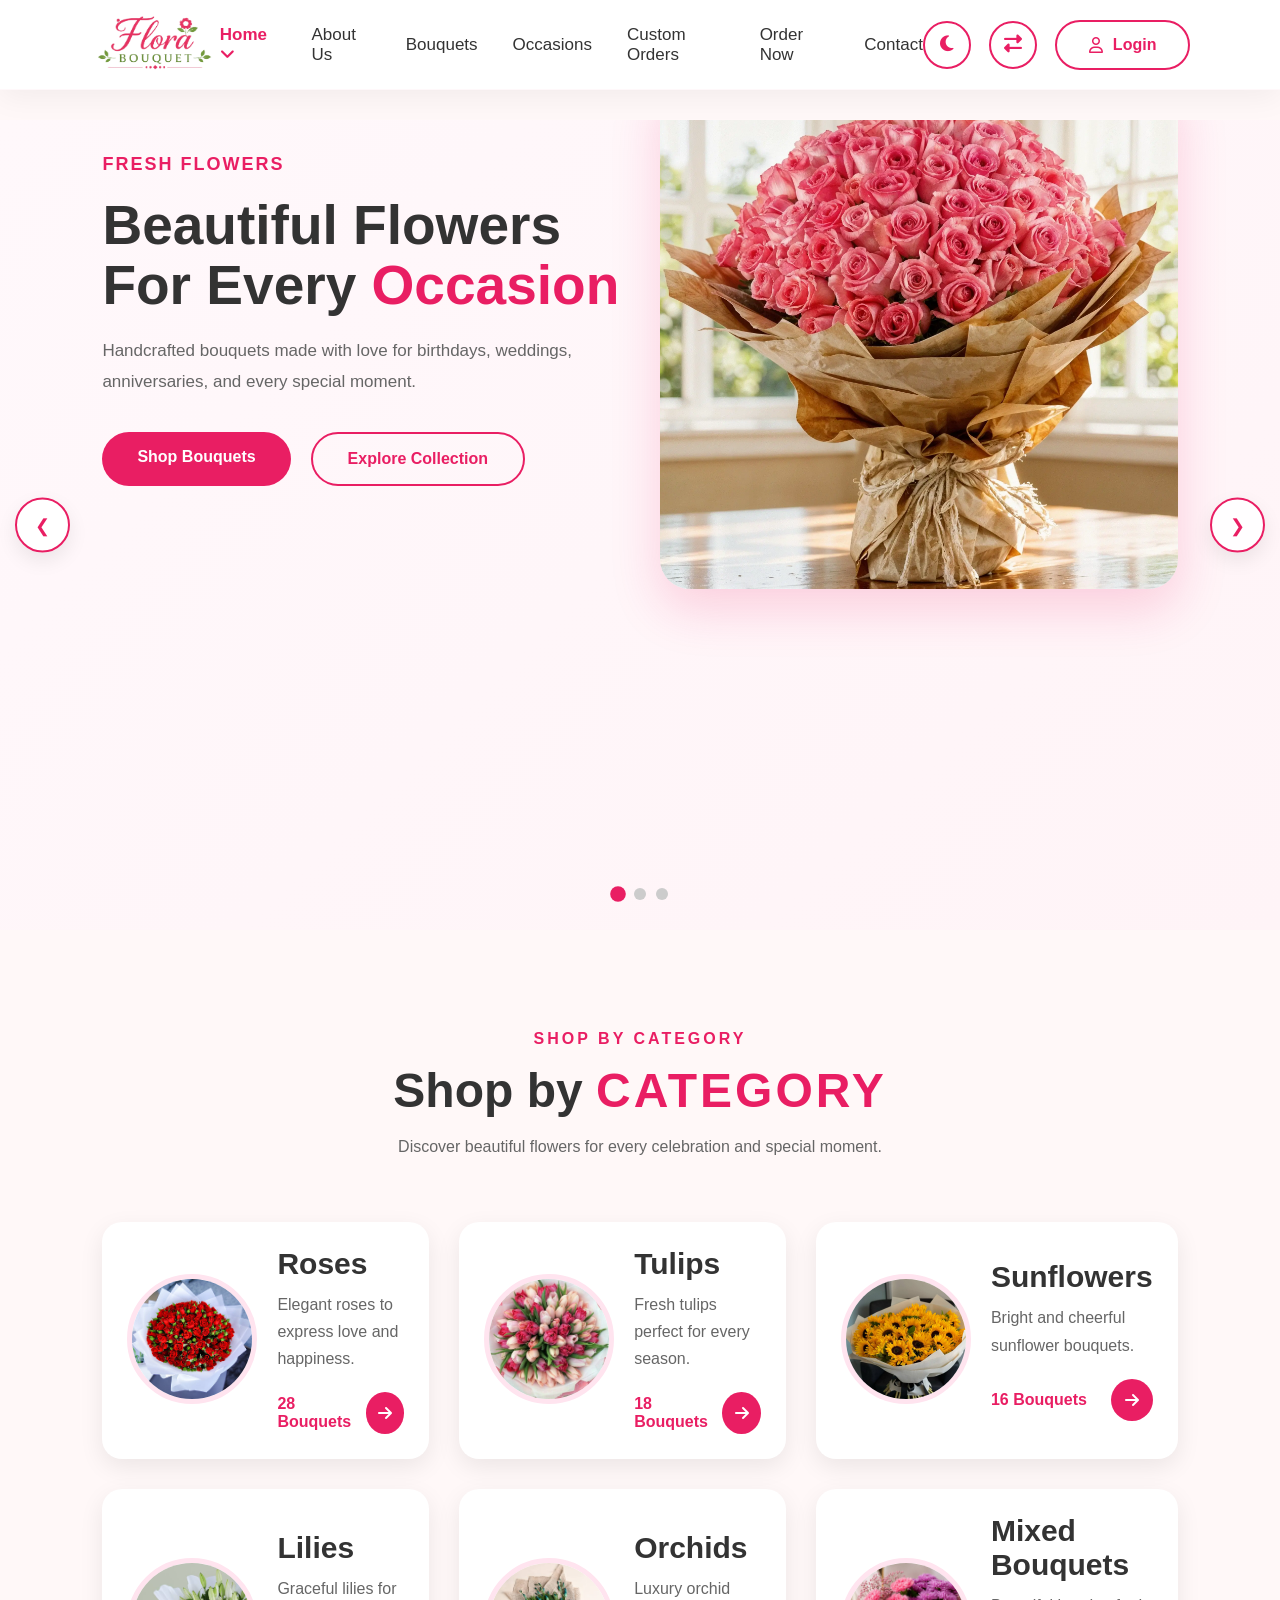
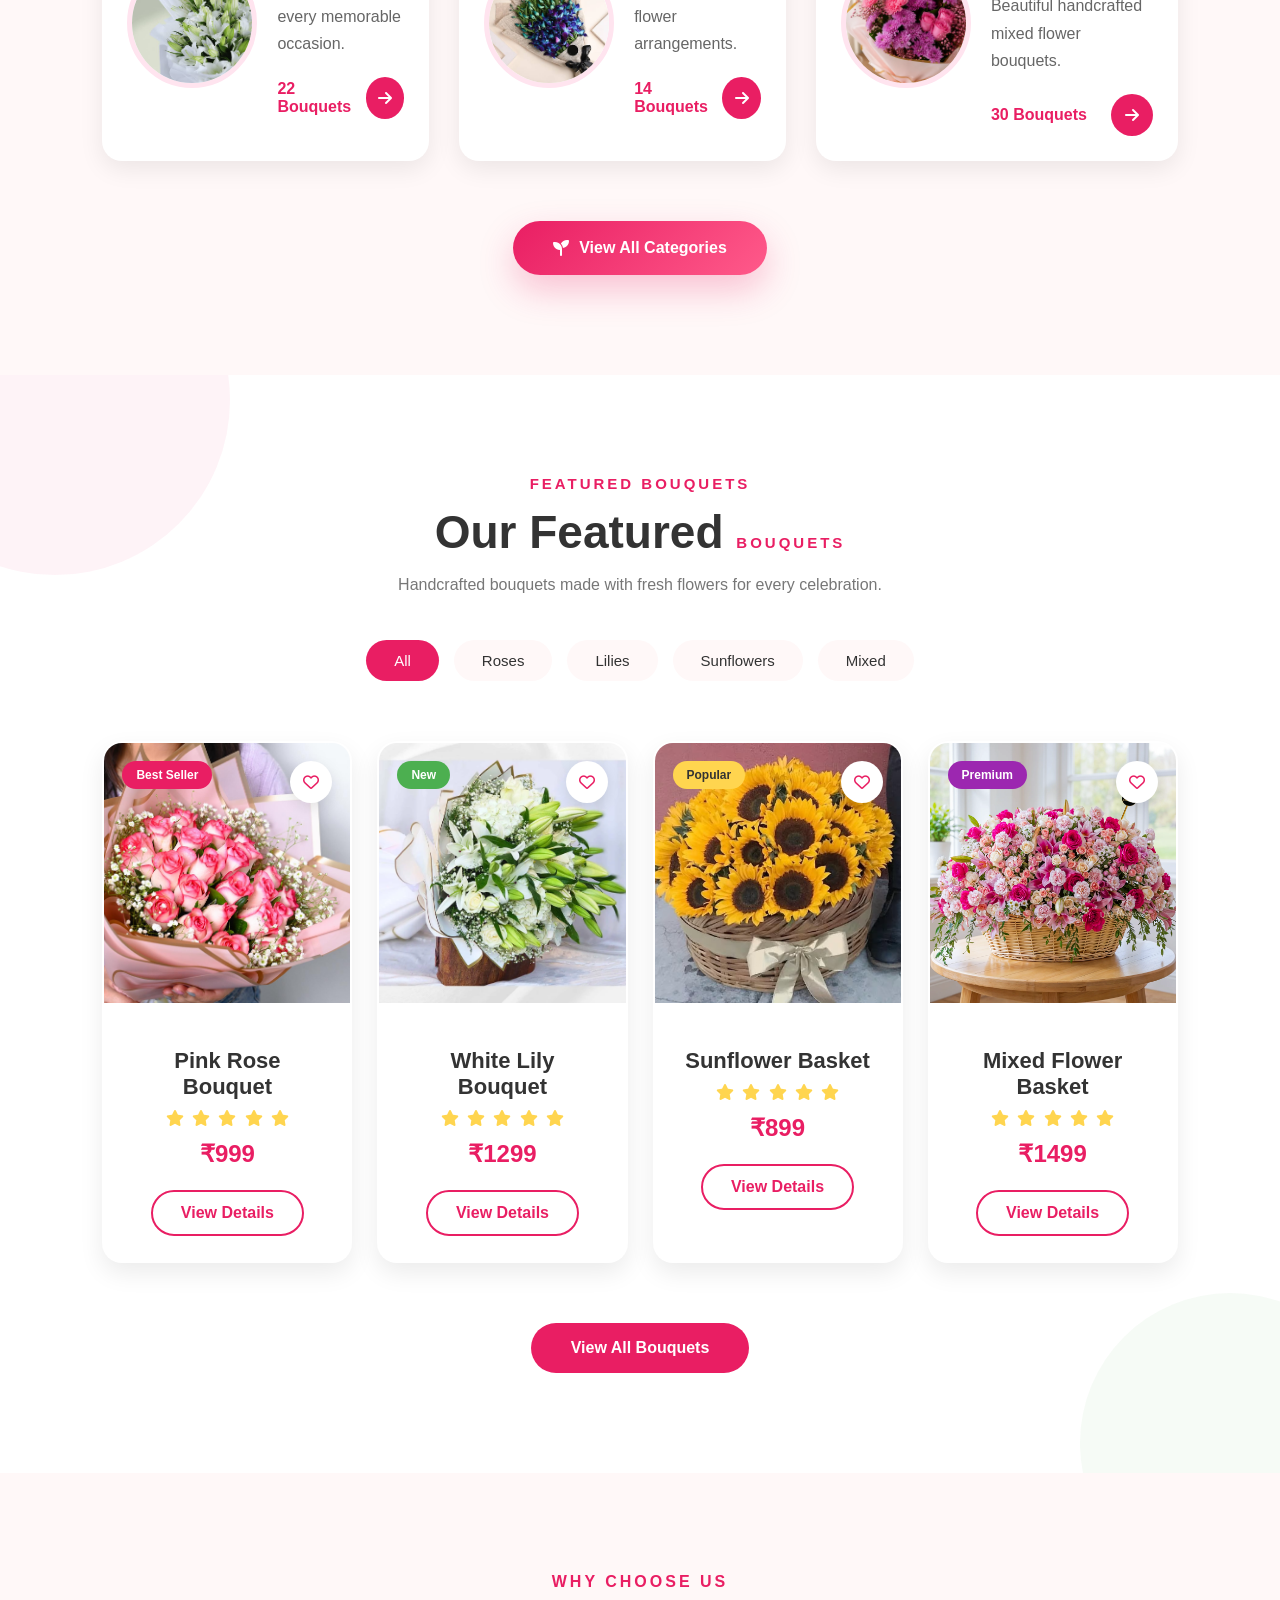
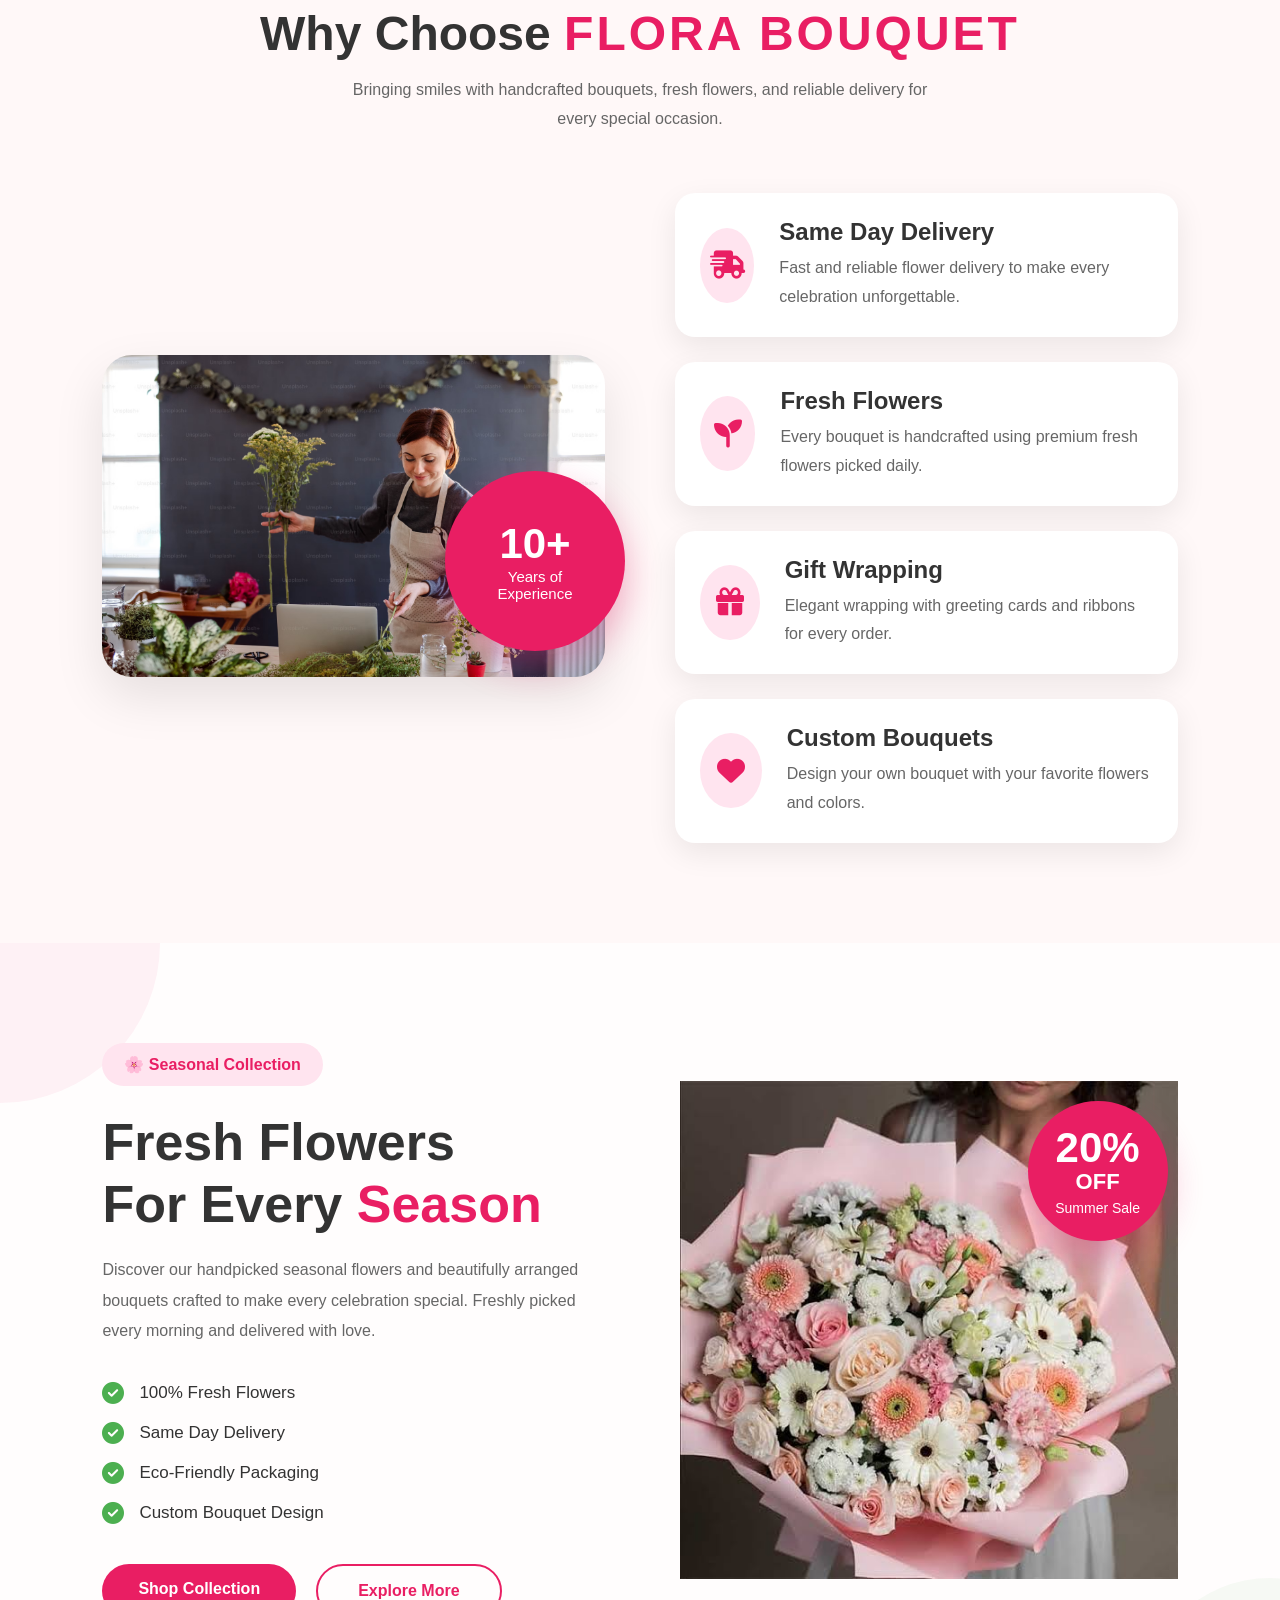
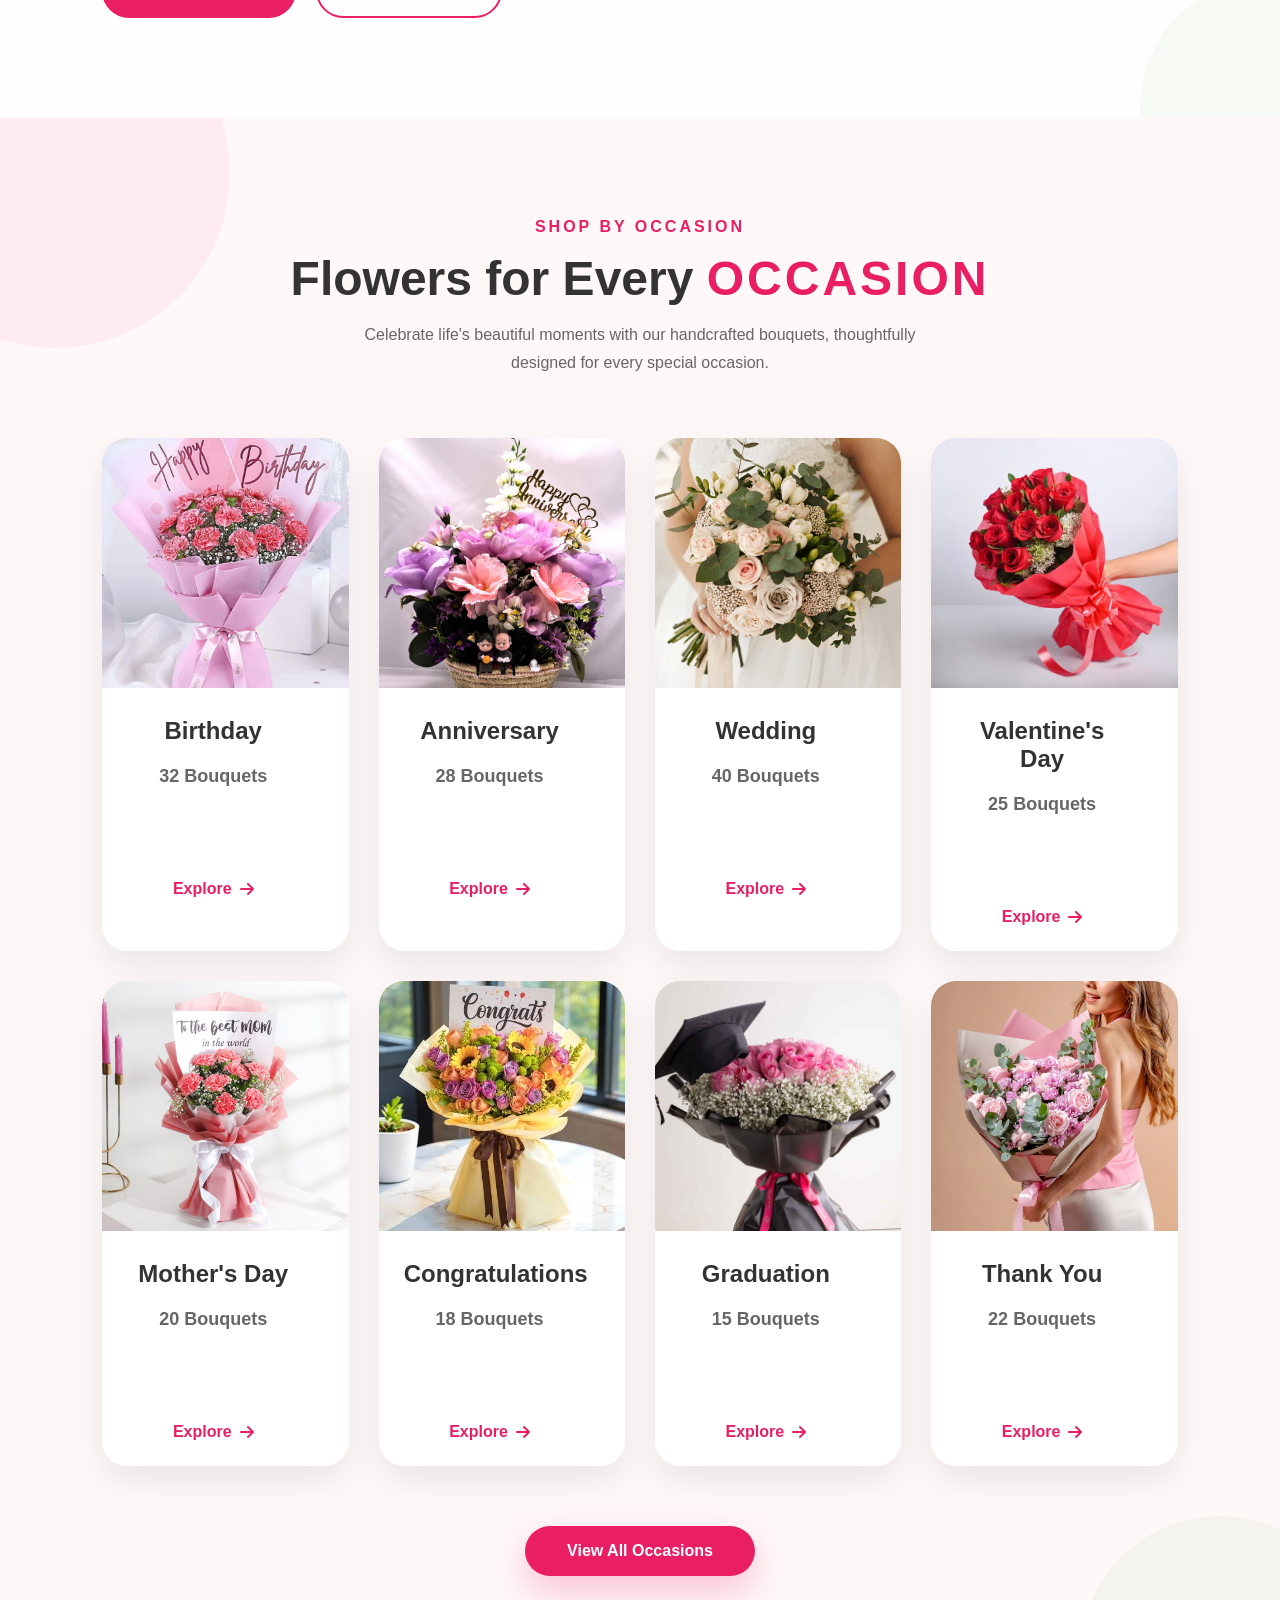
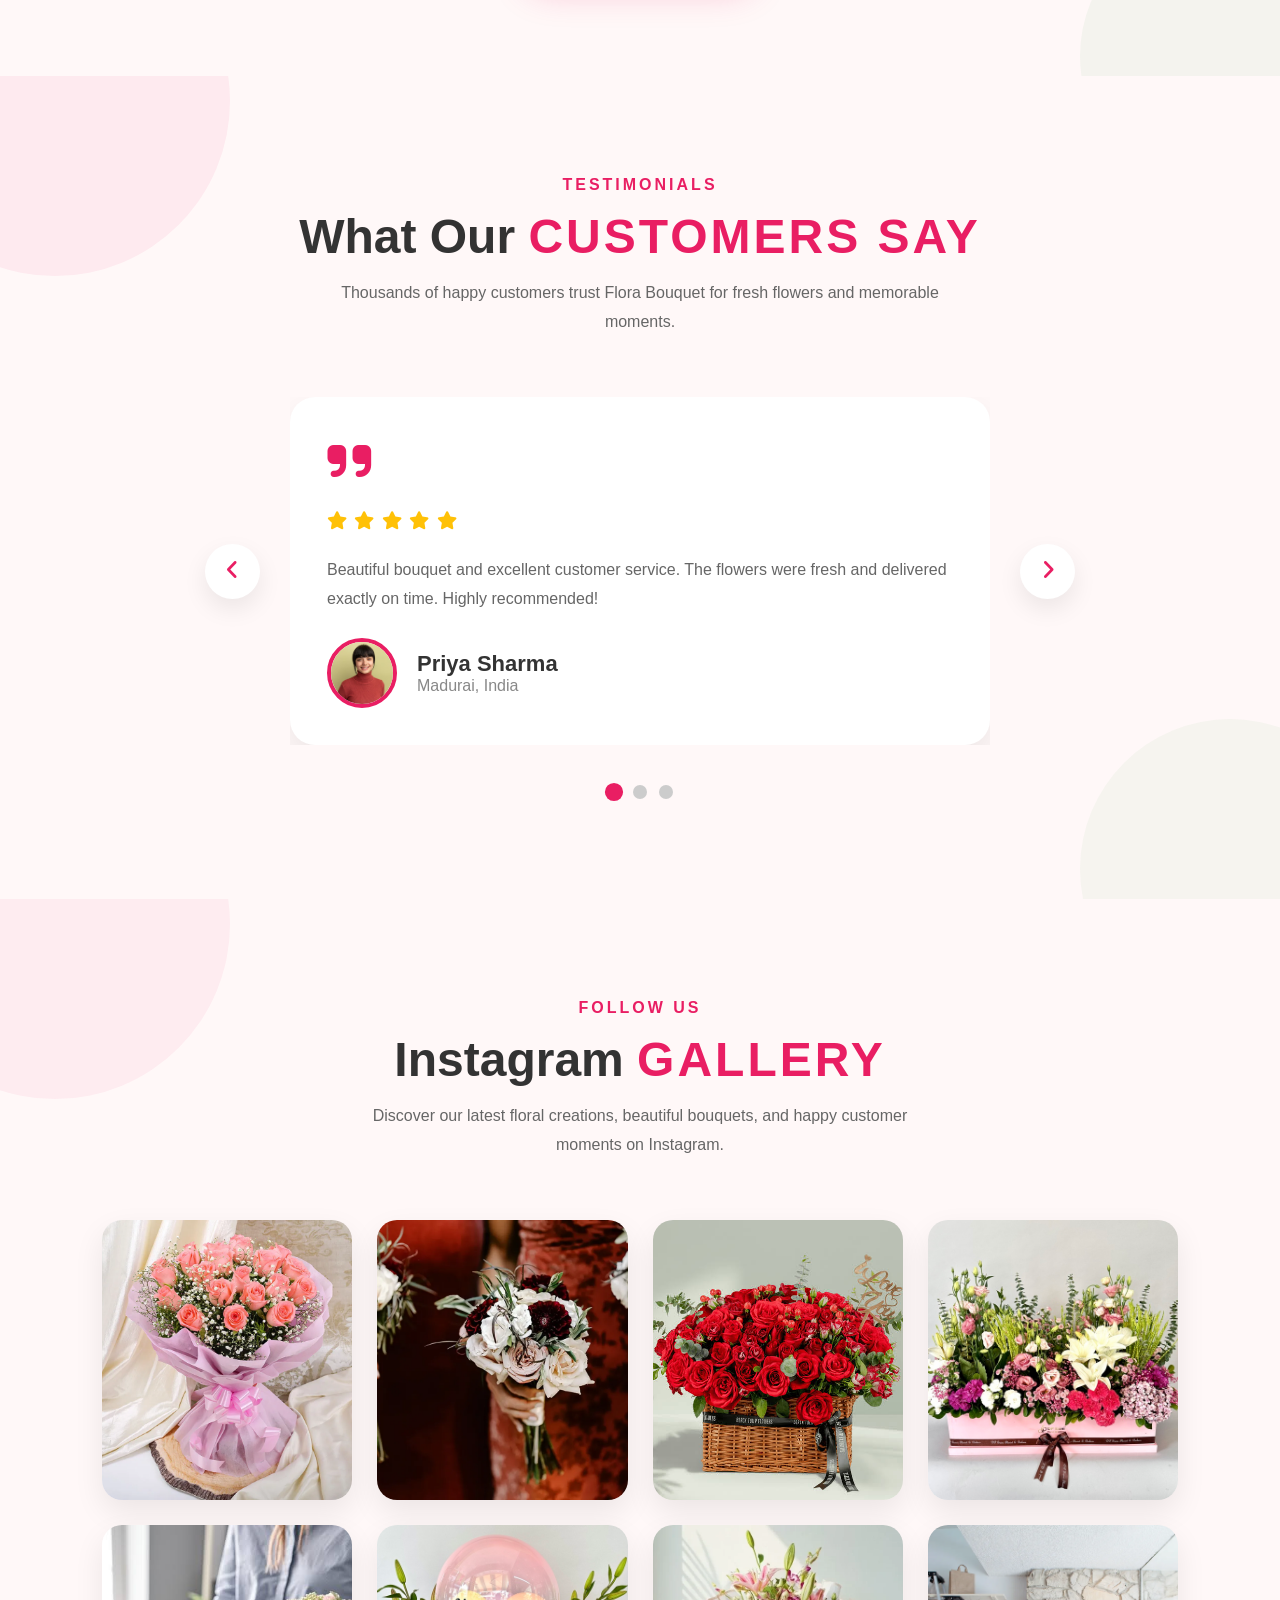
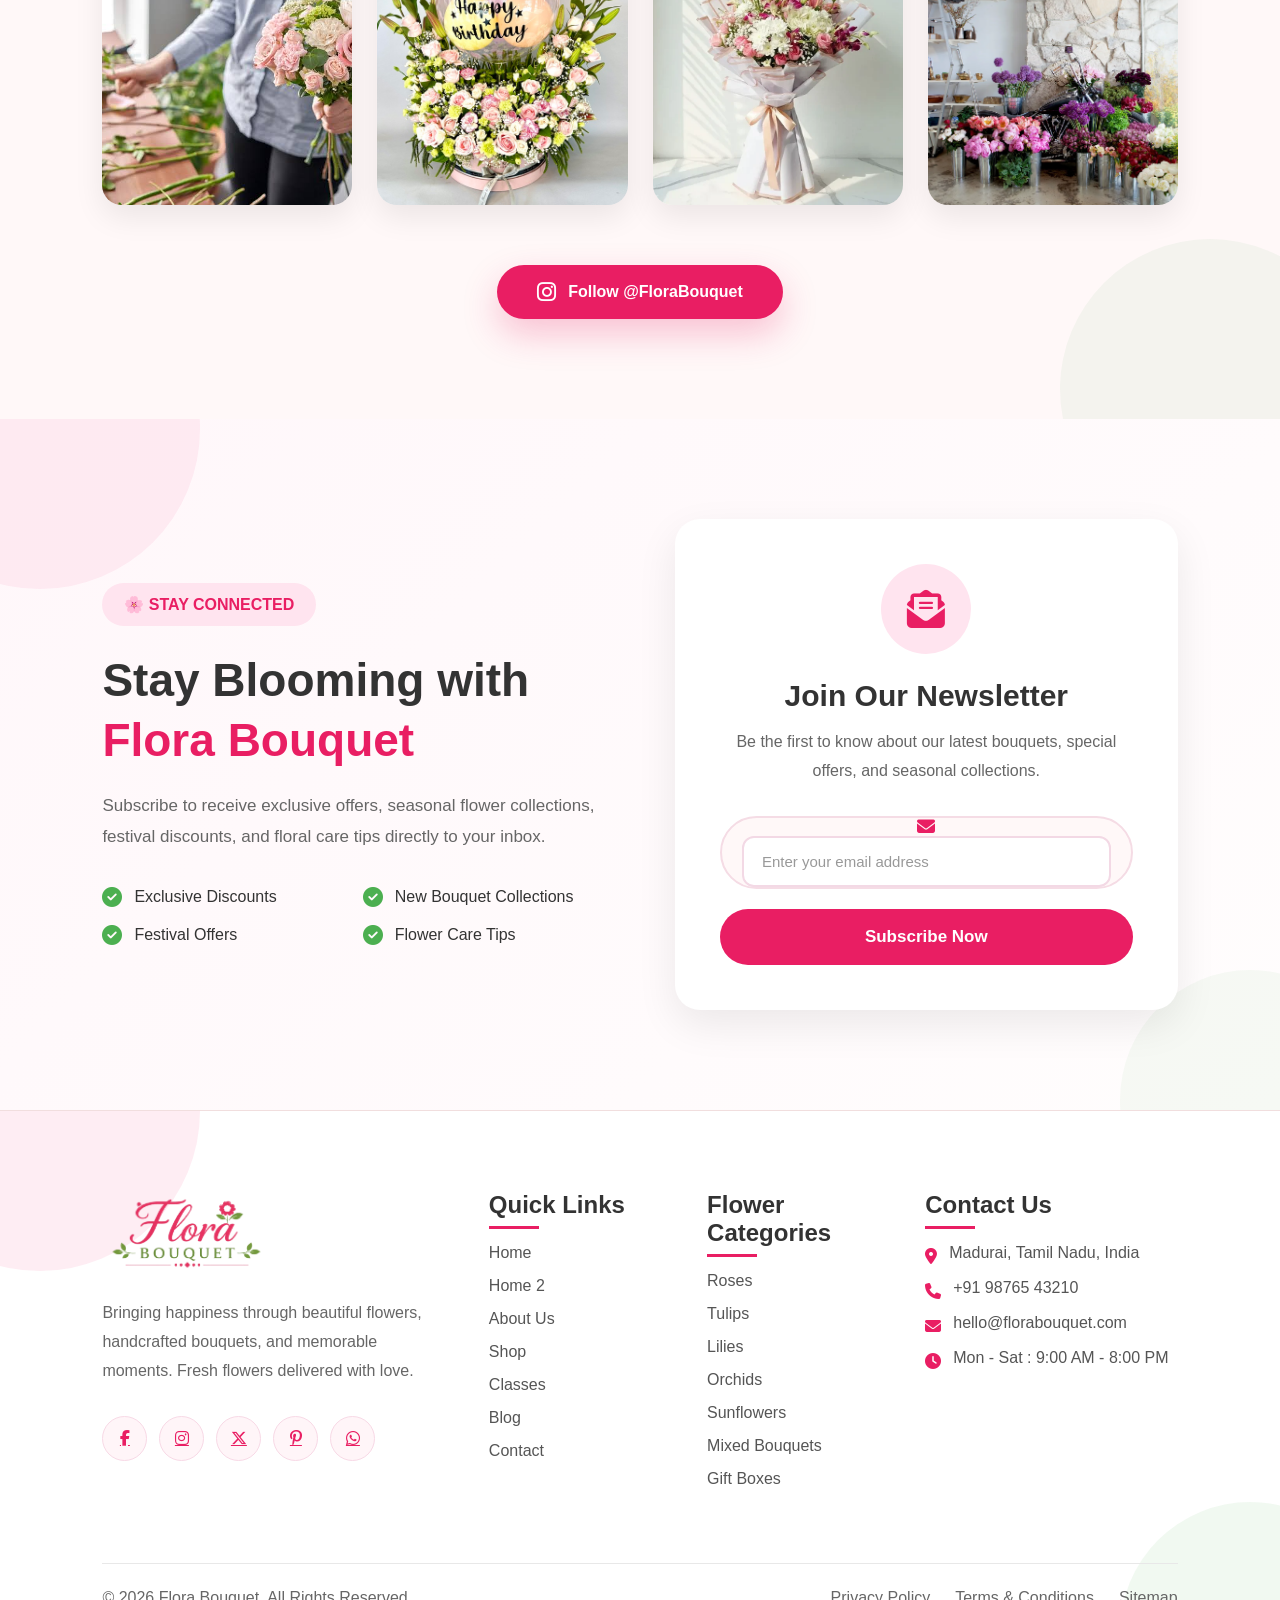
==== commit 630dfbfb: "Add files via upload" ====
--- a/index.html
+++ b/index.html
@@ -406,7 +406,7 @@
 
         <button data-filter="lilies">Lilies</button>
 
-        <button data-filter="orchids">Orchids</button>
+        <button data-filter="sunflowers">Sunflowers</button>
 
         <button data-filter="mixed">Mixed</button>
 
@@ -484,7 +484,7 @@
 
         <!-- Product 3 -->
 
-        <div class="product-card" data-category="Orchids">
+        <div class="product-card" data-category="sunflowers">
 
             <span class="badge popular">Popular</span>
 
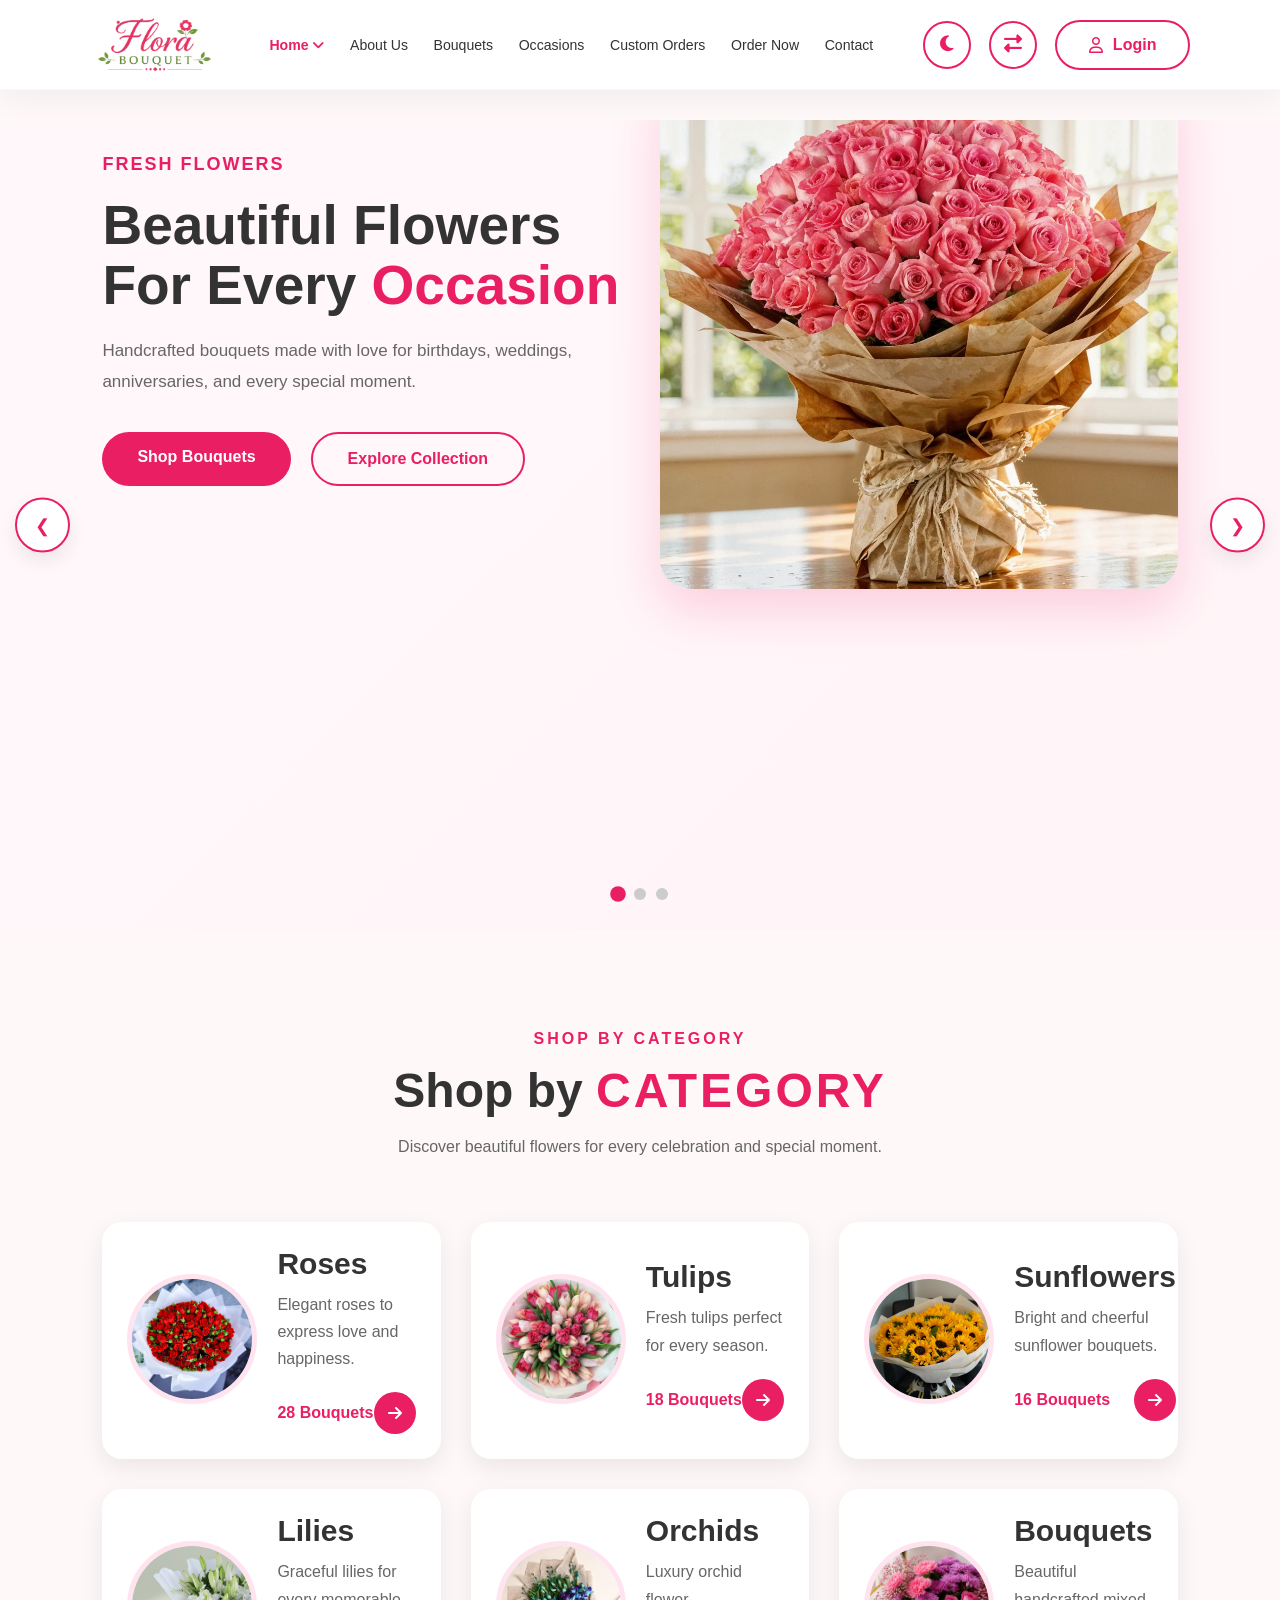
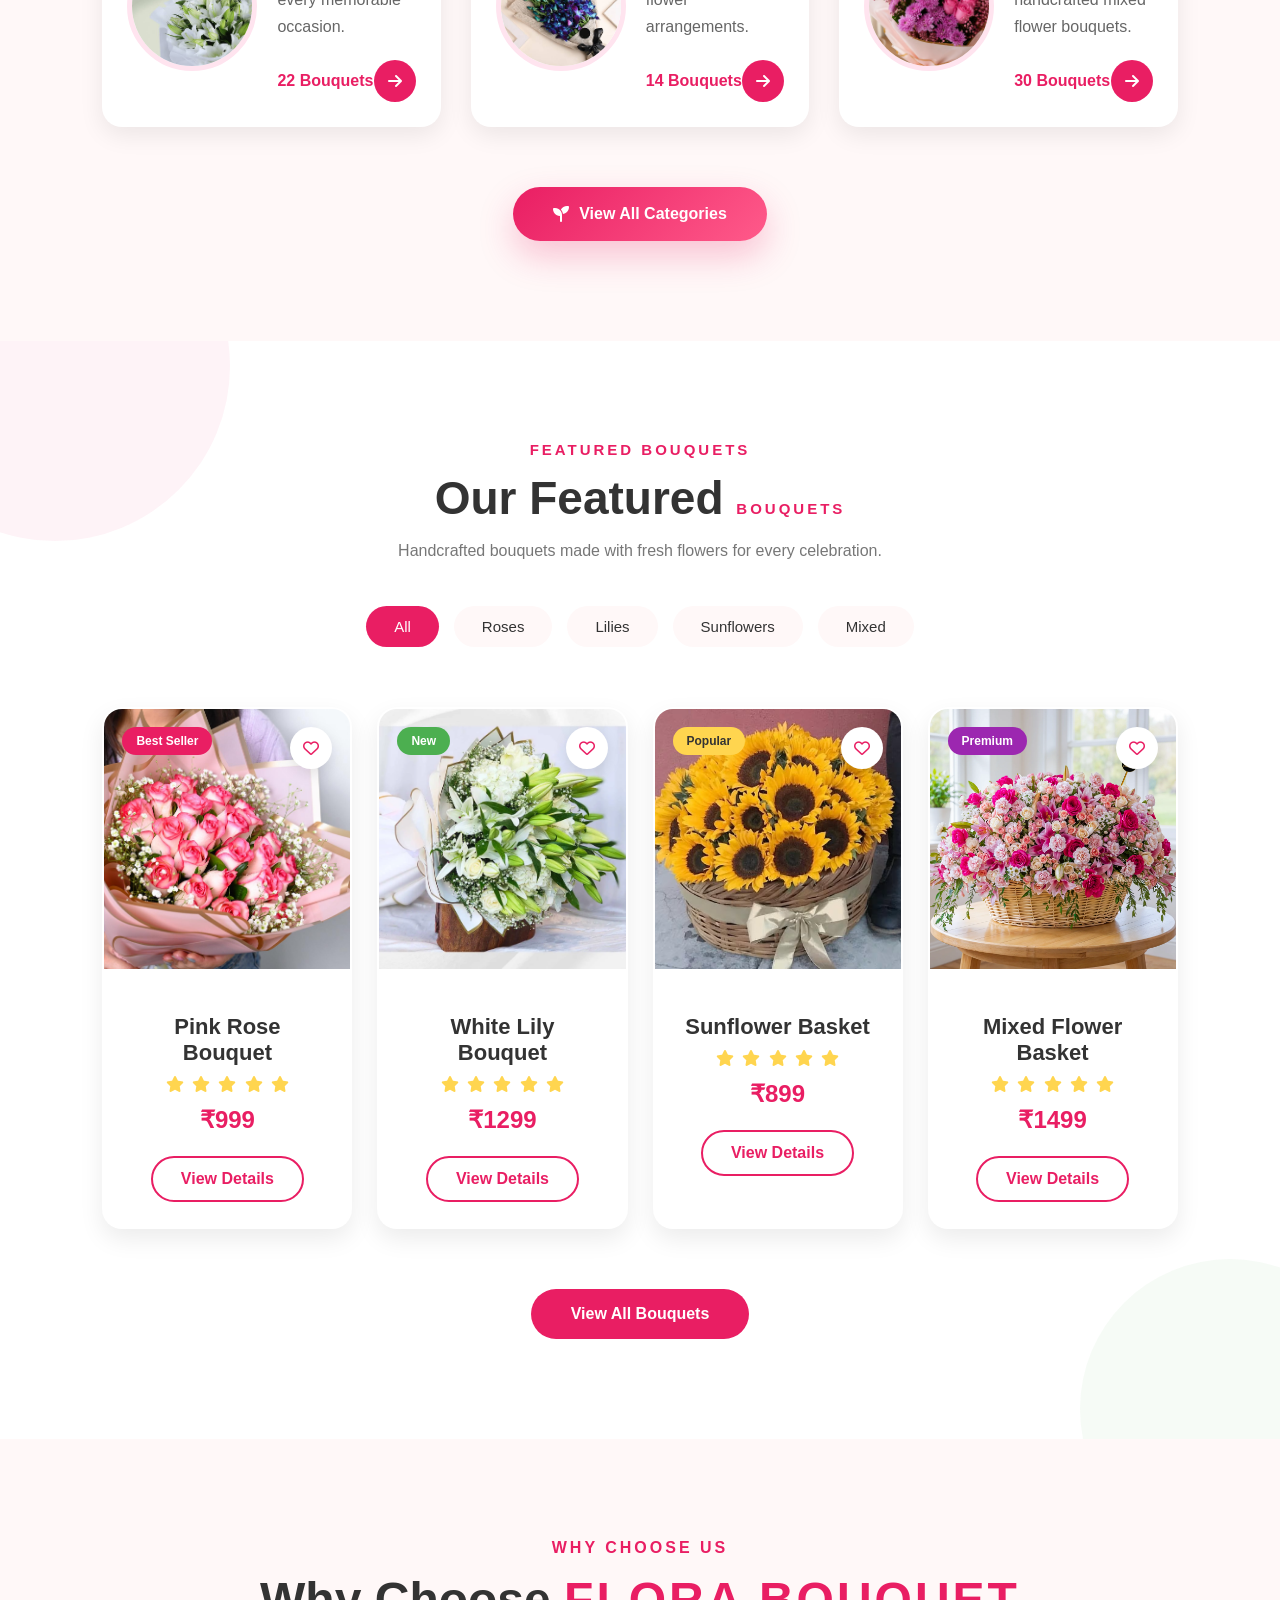
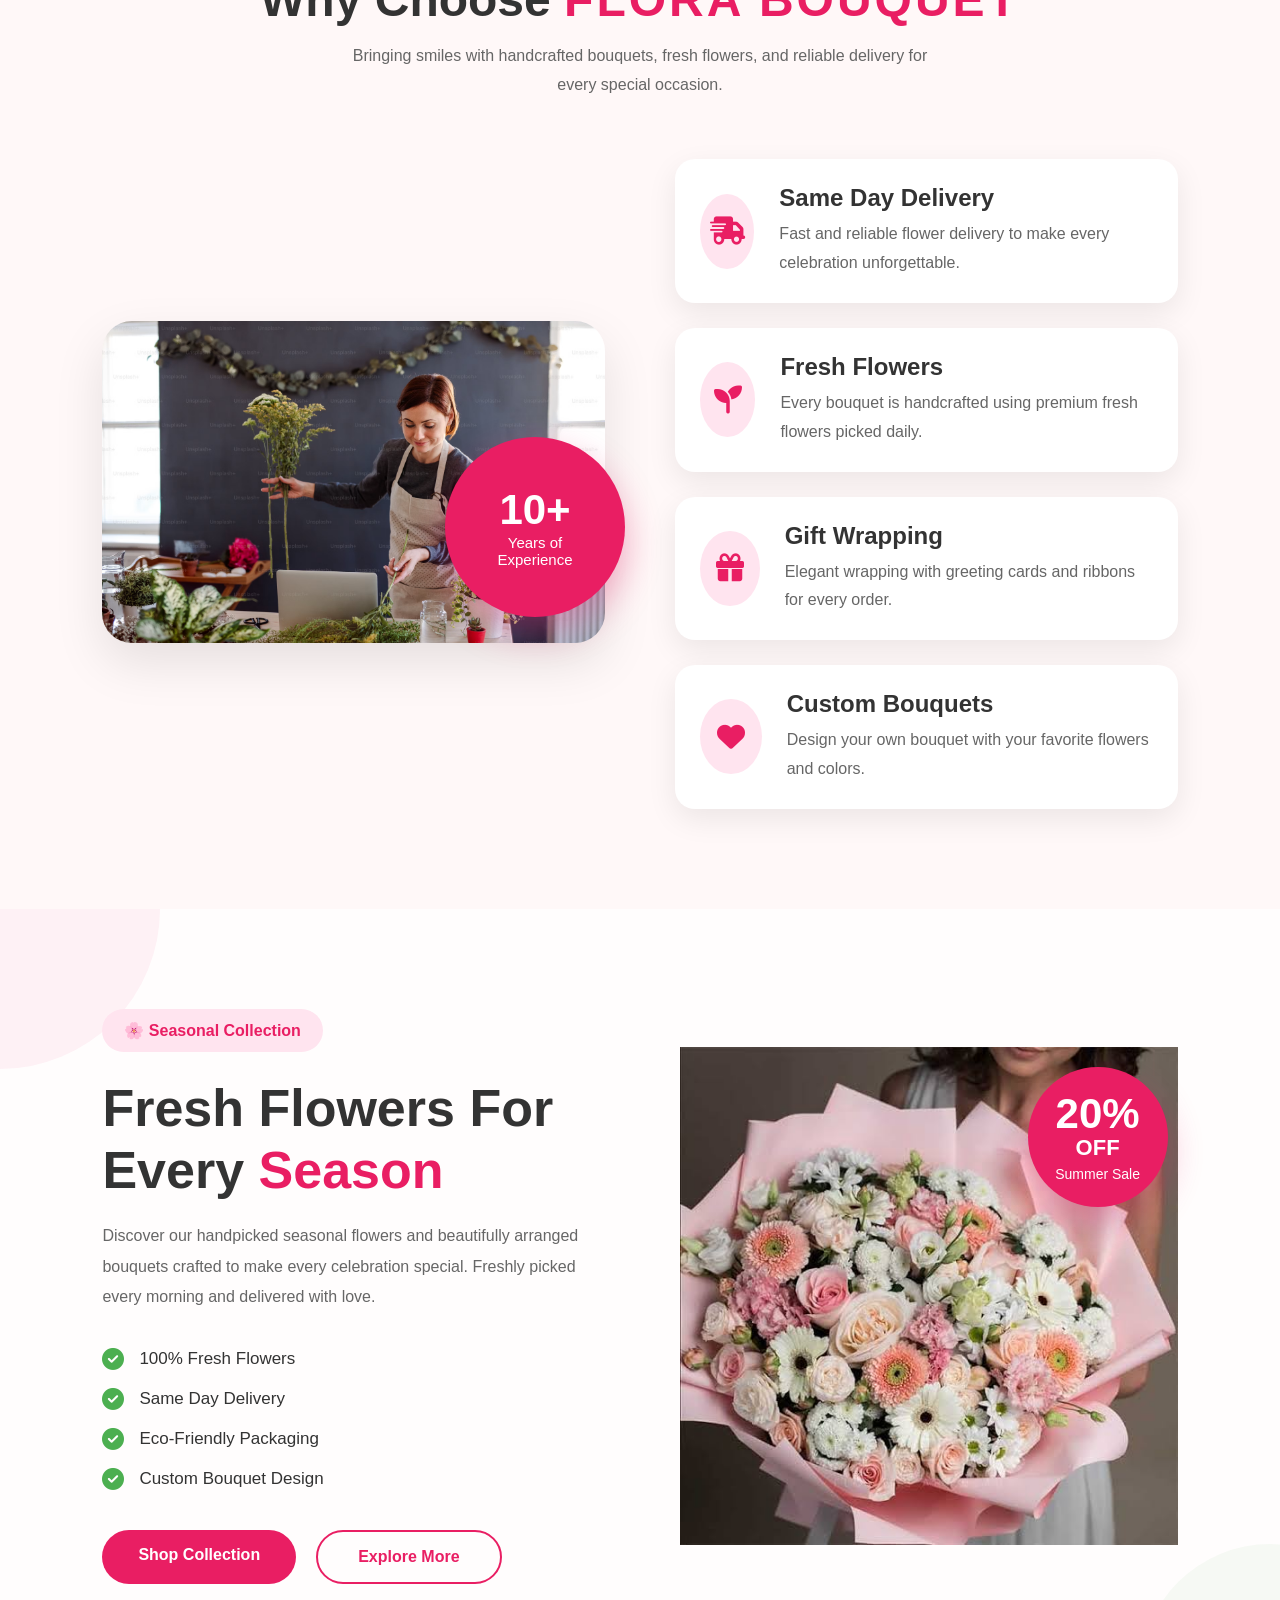
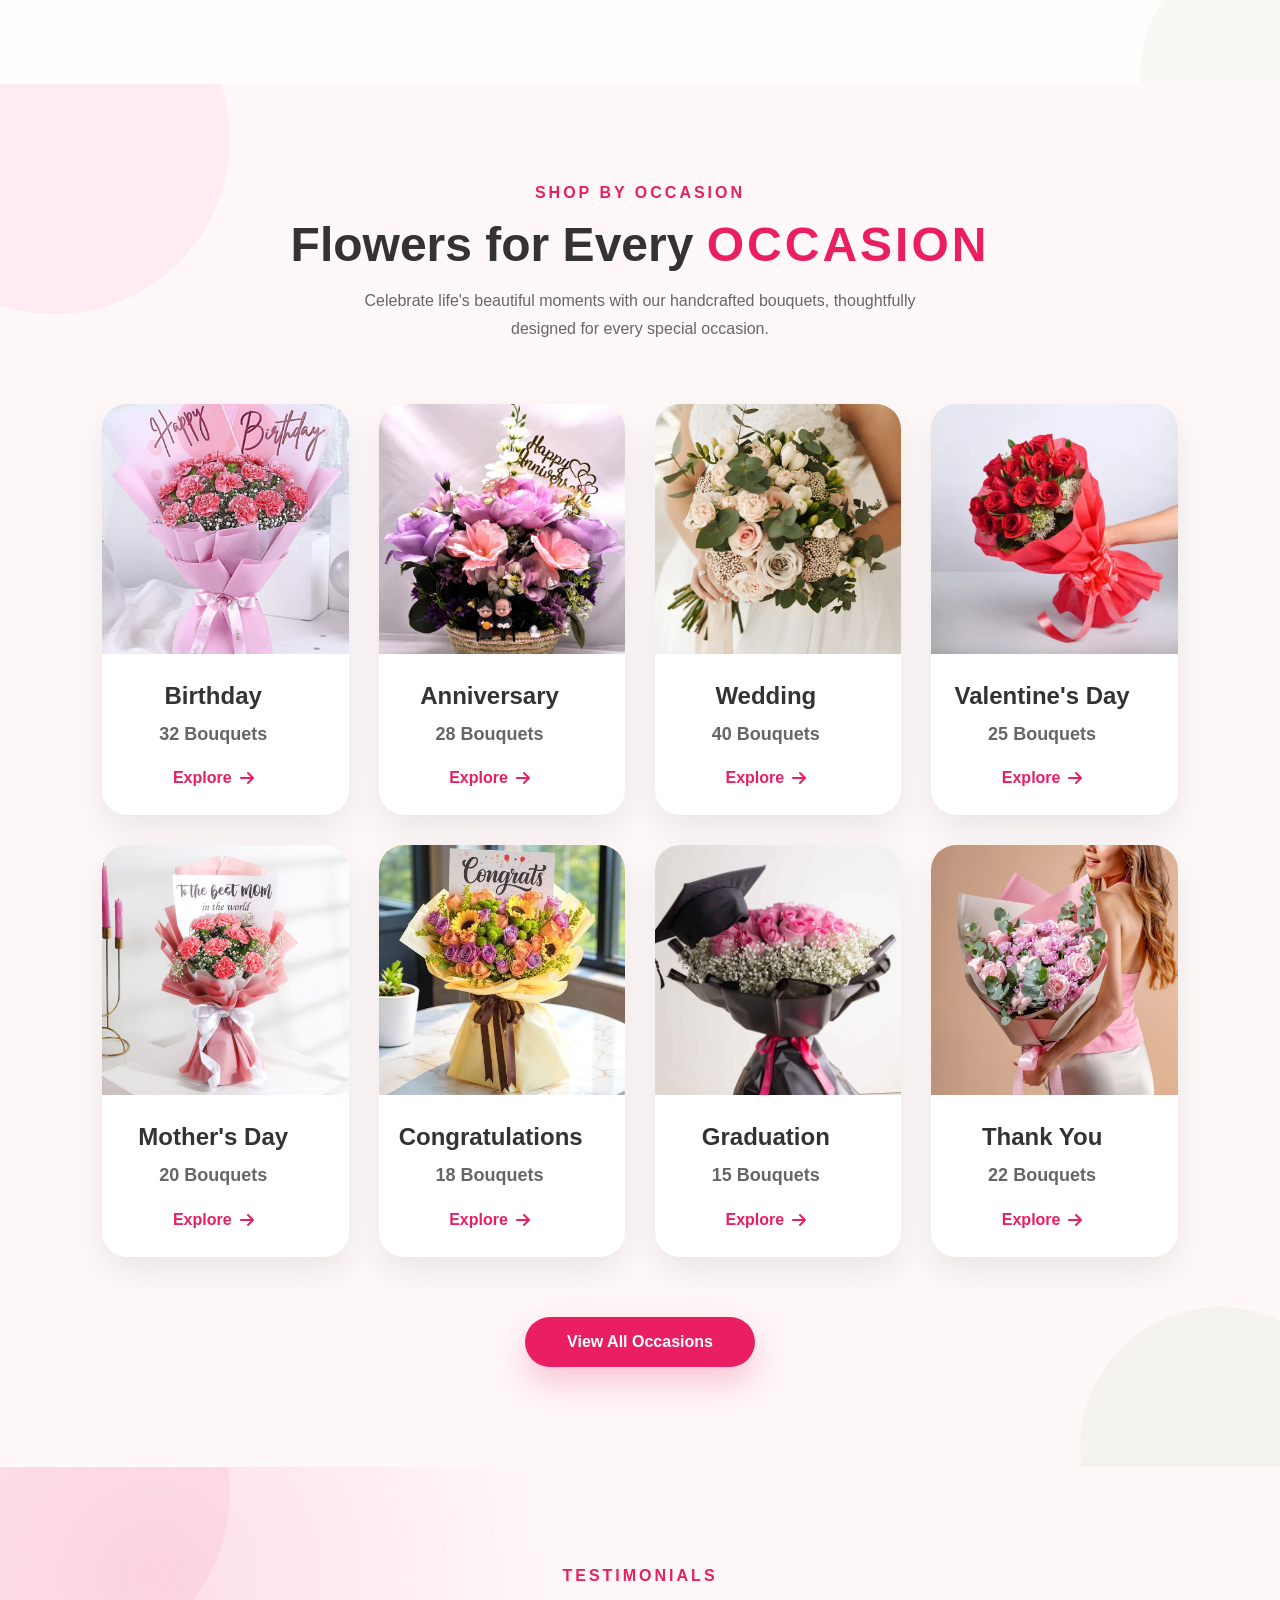
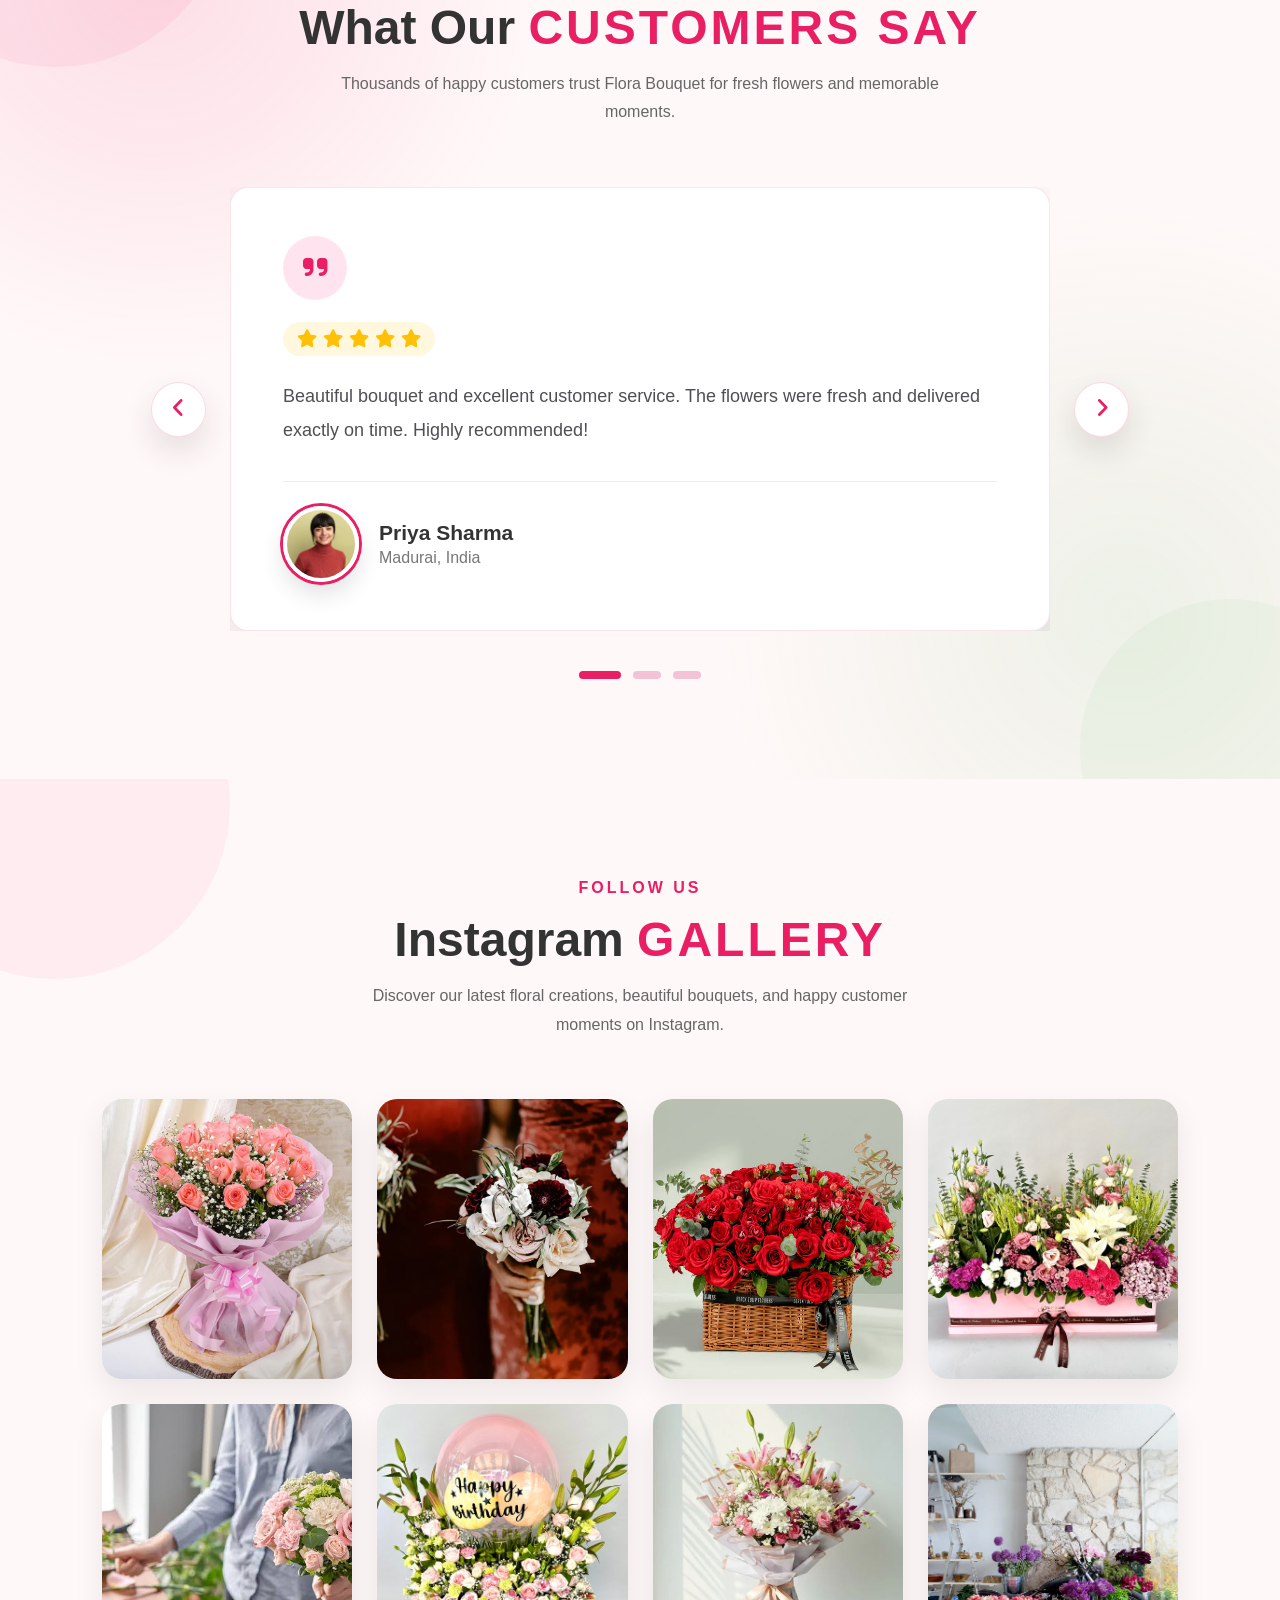
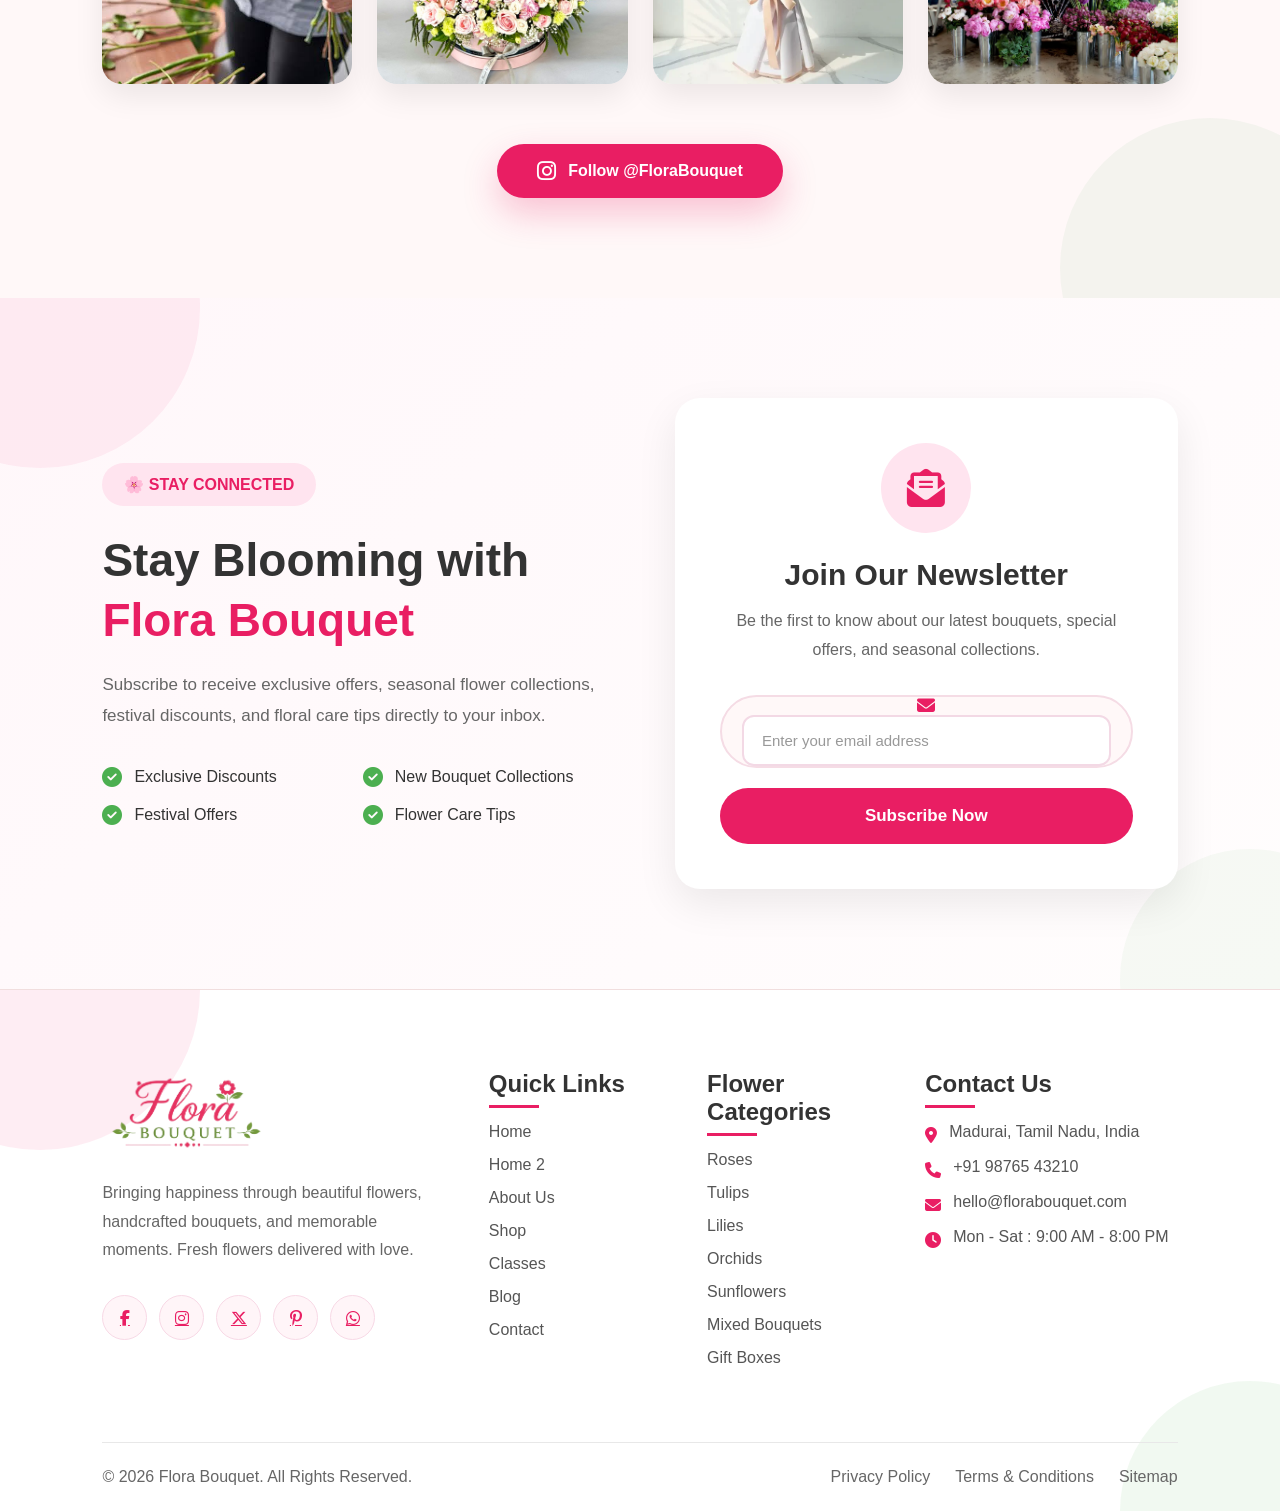
==== commit 0945e3f2: "Add files via upload" ====
--- a/index.html
+++ b/index.html
@@ -101,7 +101,7 @@
             <div class="hero-content">
                 <span class="sub-title">Fresh Flowers</span>
 
-                <h1>Beautiful Flowers <br> For Every <span>Occasion</span></h1>
+                <h1>Beautiful Flowers For Every <span>Occasion</span></h1>
 
                 <p>
                     Handcrafted bouquets made with love for birthdays,
@@ -126,7 +126,7 @@
             <div class="hero-content">
                 <span class="sub-title">Seasonal Collection</span>
 
-                <h1>Fresh Blooms <br> Delivered <span>Daily</span></h1>
+                <h1>Fresh Blooms Delivered <span>Daily</span></h1>
 
                 <p>
                     Discover premium bouquets crafted with fresh seasonal flowers.
@@ -150,7 +150,7 @@
             <div class="hero-content">
                 <span class="sub-title">Gift Happiness</span>
 
-                <h1>Flowers That <br> Speak <span>Love</span></h1>
+                <h1>Flowers That Speak <span>Love</span></h1>
 
                 <p>
                     Surprise your loved ones with beautiful handcrafted bouquets.
@@ -351,7 +351,7 @@
 
             <div class="category-content">
 
-                <h3>Mixed Bouquets</h3>
+                <h3>Bouquets</h3>
 
                 <p>Beautiful handcrafted mixed flower bouquets.</p>
 
@@ -701,10 +701,9 @@
                 🌸 Seasonal Collection
             </span>
 
-            <h2>
-                Fresh Flowers <br>
-                For Every <span>Season</span>
-            </h2>
+            <h2>
+                Fresh Flowers For Every <span>Season</span>
+            </h2>
 
             <p>
                 Discover our handpicked seasonal flowers and beautifully
--- a/css/style.css
+++ b/css/style.css
@@ -21,18 +21,19 @@
 
 }
 
-header{
-
-width:100%;
-height:90px;
-
-padding:0 7%;
-
-display:flex;
-align-items:center;
-justify-content:space-between;
-
-background:white;
+header{
+
+width:100%;
+height:90px;
+
+padding:0 7%;
+
+display:flex;
+align-items:center;
+justify-content:space-between;
+gap:28px;
+
+background:white;
 
 box-shadow:0 8px 30px rgba(0,0,0,0.05);
 border-bottom:1px solid rgba(233,30,99,0.03);
@@ -46,22 +47,30 @@
 .logo img{
 
 height:65px;
+display:block;
 
 }
 
 .logo{
 cursor:pointer;
-}
-
-nav ul{
-
-display:flex;
-align-items:center;
-gap:35px;
-
-list-style:none;
-
-}
+flex:0 0 auto;
+}
+
+nav{
+flex:1 1 auto;
+min-width:0;
+}
+
+nav ul{
+
+display:flex;
+align-items:center;
+justify-content:center;
+gap:clamp(16px,2vw,35px);
+
+list-style:none;
+
+}
 
 nav ul li{
 
@@ -69,19 +78,20 @@
 
 }
 
-nav ul li a{
-
-text-decoration:none;
-
-font-size:17px;
-
-font-weight:500;
-
-color:var(--text);
-
-transition:.3s;
-
-}
+nav ul li a{
+
+text-decoration:none;
+
+font-size:clamp(14px,1.1vw,17px);
+
+font-weight:500;
+
+color:var(--text);
+white-space:nowrap;
+
+transition:.3s;
+
+}
 
 nav ul li a:hover,
 nav ul li a.active,
@@ -149,15 +159,16 @@
 
 /* Right */
 
-.header-right{
-
-display:flex;
-
-align-items:center;
-
-gap:18px;
-
-}
+.header-right{
+
+display:flex;
+
+align-items:center;
+
+gap:18px;
+flex:0 0 auto;
+
+}
 
 .header-right button{
 
@@ -866,26 +877,29 @@
 
 /* Wishlist */
 
-.wishlist{
-    position:absolute;
-    top:18px;
-    right:18px;
+.wishlist{
+    position:absolute;
+    top:18px;
+    right:18px;
     width:42px;
-    height:42px;
-    background:#fff;
-    border-radius:50%;
+    height:42px;
+    background:#fff;
+    border:2px solid transparent;
+    border-radius:50%;
     display:flex;
     justify-content:center;
     align-items:center;
     cursor:pointer;
-    box-shadow:0 5px 15px rgba(0,0,0,.1);
-    z-index:9999;
-    
-}
-
-.wishlist i{
-    color:#E91E63;
-}
+    box-shadow:0 5px 15px rgba(0,0,0,.1);
+    z-index:9999;
+    transition:.3s;
+    
+}
+
+.wishlist i{
+    color:#E91E63;
+    transition:.3s;
+}
 
 /* Badge */
 
@@ -1420,10 +1434,10 @@
 
 /* Content */
 
-.occasion-content{
-    padding:25px;
-    text-align:center;
-}
+.occasion-content{
+    padding:25px;
+    text-align:center;
+}
 
 .occasion-content h3{
     font-size:24px;
@@ -1431,11 +1445,25 @@
     margin-bottom:10px;
 }
 
-.occasion-content p{
-    color:#E91E63;
-    font-weight:600;
-    margin-bottom:20px;
-}
+.occasion-content p{
+    color:#E91E63;
+    font-weight:600;
+    margin-bottom:20px;
+}
+
+.occasion:not(.occasion-category) .occasion-content{
+    padding:24px 20px 28px;
+}
+
+.occasion:not(.occasion-category) .occasion-content h3{
+    margin-bottom:12px;
+}
+
+.occasion:not(.occasion-category) .occasion-content p{
+    min-height:0;
+    margin-bottom:22px;
+    line-height:1.4;
+}
 
 /* Explore Button */
 
@@ -4065,15 +4093,15 @@
         GALLERY
 ==========================*/
 
-.studio-gallery{
-
-    display:grid;
-    grid-template-columns:2fr 1fr;
-    grid-auto-rows:260px;
-    gap:25px;
-    margin-top:60px;
-
-}
+.studio-gallery{
+
+    display:grid;
+    grid-template-columns:repeat(2,minmax(0,1fr));
+    grid-auto-rows:320px;
+    gap:25px;
+    margin-top:60px;
+
+}
 
 .gallery-item{
 
@@ -4086,11 +4114,11 @@
 
 }
 
-.gallery-item.large{
-
-    grid-row:span 2;
-
-}
+.gallery-item.large{
+
+    grid-row:span 1;
+
+}
 
 .gallery-item img{
 
@@ -6816,13 +6844,14 @@
 
 }
 
-.white{
-
-    background:#fff;
-
-    border:1px solid #ddd;
-
-}
+.white{
+
+    background:#fff;
+
+    border-color:#b8b8b8;
+    box-shadow:inset 0 0 0 2px #fff, 0 2px 8px rgba(0,0,0,.12);
+
+}
 
 .yellow{
 
@@ -6953,13 +6982,19 @@
     gap:30px;
 
 }
-.wishlist.active{
-
-background:#E91E63;
-
-color:#fff;
-
-}
+.wishlist.active{
+
+background:#E91E63;
+
+border-color:#E91E63;
+
+}
+
+.wishlist.active i{
+
+color:#fff;
+
+}
 
 .category-list a.active{
 
@@ -11298,15 +11333,18 @@
             ORDER BANNER
 =========================================*/
 
-.order-banner{
-
-    position:relative;
-
-    padding:140px 8%;
-
-    background:url("../images/order-banner.jpg") center/cover no-repeat;
-
-    overflow:hidden;
+.order-banner{
+
+    position:relative;
+
+    padding:90px 8%;
+    min-height:520px;
+    display:flex;
+    align-items:center;
+
+    background:url("../images/order-banner.jpg") center/cover no-repeat;
+
+    overflow:hidden;
 
 }
 
@@ -11325,13 +11363,14 @@
 
 }
 
-.order-banner .container{
-
-    position:relative;
-
-    z-index:2;
-
-}
+.order-banner .container{
+
+    position:relative;
+
+    z-index:2;
+    width:100%;
+
+}
 
 /*=========================================
             CONTENT
@@ -11417,17 +11456,17 @@
             FEATURES
 =========================================*/
 
-.banner-features{
-
-    display:flex;
-
-    flex-wrap:wrap;
-
-    gap:18px;
-
-    margin-bottom:45px;
-
-}
+.banner-features{
+
+    display:flex;
+
+    flex-wrap:wrap;
+
+    gap:18px;
+
+    margin-bottom:30px;
+
+}
 
 .banner-feature{
 
@@ -11471,15 +11510,19 @@
             BUTTONS
 =========================================*/
 
-.banner-buttons{
-
-    display:flex;
-
-    gap:20px;
-
-    flex-wrap:wrap;
-
-}
+.banner-buttons{
+
+    display:flex;
+
+    gap:20px;
+
+    flex-wrap:wrap;
+
+}
+
+.order-banner .banner-buttons{
+    align-items:center;
+}
 
 /* Primary Button */
 
@@ -15833,22 +15876,25 @@
 
 }
 
-.consultation-image{
-
-margin-top:20px;
-
-}
-
-.consult-card{
-
-position:relative;
-
-right:0;
-bottom:0;
-
-margin:30px auto 0;
-
-}
+.consultation-image{
+
+margin-top:20px;
+flex-direction:column;
+width:100%;
+overflow:hidden;
+
+}
+
+.consult-card{
+
+position:relative;
+
+right:0;
+bottom:0;
+
+margin:30px auto 0;
+
+}
 
 }
 
@@ -15918,15 +15964,16 @@
 
 }
 
-.consultation-image img{
-
-max-width:320px;
-
-}
-
-.consult-card{
-
-width:100%;
+.consultation-image img{
+
+max-width:320px;
+width:100%;
+
+}
+
+.consult-card{
+
+width:100%;
 
 max-width:320px;
 
@@ -22475,11 +22522,12 @@
 
 @media (max-width:1200px){
 
-.order-banner{
-
-padding:120px 6%;
-
-}
+.order-banner{
+
+padding:80px 6%;
+min-height:460px;
+
+}
 
 .order-banner-content{
 
@@ -22517,13 +22565,14 @@
 
 @media (max-width:991px){
 
-.order-banner{
-
-padding:100px 5%;
-
-background-position:center;
-
-}
+.order-banner{
+
+padding:70px 5%;
+min-height:430px;
+
+background-position:center;
+
+}
 
 .order-banner-content{
 
@@ -22561,84 +22610,95 @@
 
 }
 
-.banner-buttons{
+.banner-buttons{
+
+justify-content:center;
+
+}
+
+.order-banner .banner-buttons{
+align-items:center;
+gap:16px;
+}
+
+}
+
+/*========== Mobile ==========*/
+
+@media (max-width:768px){
+
+.order-banner{
+
+padding:60px 5%;
+min-height:400px;
+
+}
+
+.banner-tag{
+
+font-size:12px;
+
+padding:8px 18px;
+
+}
+
+.order-banner-content h1{
+
+font-size:34px;
+
+line-height:1.35;
+
+}
+
+.order-banner-content p{
+
+font-size:15px;
+
+line-height:1.7;
+
+margin-bottom:30px;
+
+}
+
+.banner-features{
+
+flex-direction:column;
+
+align-items:center;
+
+gap:12px;
+margin-bottom:24px;
+
+}
+
+.banner-feature{
+
+width:260px;
 
 justify-content:center;
 
 }
 
-}
-
-/*========== Mobile ==========*/
-
-@media (max-width:768px){
-
-.order-banner{
-
-padding:90px 5%;
-
-}
-
-.banner-tag{
-
-font-size:12px;
-
-padding:8px 18px;
-
-}
-
-.order-banner-content h1{
-
-font-size:34px;
-
-line-height:1.35;
-
-}
-
-.order-banner-content p{
-
-font-size:15px;
-
-line-height:1.7;
-
-margin-bottom:30px;
-
-}
-
-.banner-features{
-
-flex-direction:column;
-
-align-items:center;
-
-gap:12px;
-
-}
-
-.banner-feature{
+.banner-buttons{
+
+flex-direction:column;
+
+align-items:center;
+
+gap:15px;
+
+}
+
+.order-banner .banner-buttons{
+width:100%;
+}
+
+.shop-btn,
+
+.contact-btn{
 
 width:260px;
 
-justify-content:center;
-
-}
-
-.banner-buttons{
-
-flex-direction:column;
-
-align-items:center;
-
-gap:15px;
-
-}
-
-.shop-btn,
-
-.contact-btn{
-
-width:260px;
-
 text-align:center;
 
 padding:15px;
@@ -22651,11 +22711,12 @@
 
 @media (max-width:480px){
 
-.order-banner{
-
-padding:80px 20px;
-
-}
+.order-banner{
+
+padding:54px 20px;
+min-height:380px;
+
+}
 
 .banner-tag{
 
@@ -23323,16 +23384,52 @@
 
 }
 
-.input-box textarea{
-
-height:110px;
-
-}
-
-}
-/*=========================================
-        PAYMENT RESPONSIVE
-=========================================*/
+.input-box textarea{
+
+height:110px;
+
+}
+
+}
+
+/* Compact Order Now form fields */
+
+.checkout-form .input-box label{
+    margin-bottom:6px;
+}
+
+.checkout-form .input-box input,
+.checkout-form .input-box select,
+.checkout-form .input-box textarea{
+    padding:9px 12px;
+    min-height:42px;
+    font-size:14px;
+    border-radius:10px;
+}
+
+.checkout-form .input-box textarea{
+    height:92px;
+    min-height:92px;
+}
+
+@media (max-width:768px){
+
+.checkout-form .input-box input,
+.checkout-form .input-box select,
+.checkout-form .input-box textarea{
+    padding:8px 11px;
+    min-height:40px;
+}
+
+.checkout-form .input-box textarea{
+    height:84px;
+    min-height:84px;
+}
+
+}
+/*=========================================
+        PAYMENT RESPONSIVE
+=========================================*/
 
 /*========== Laptop ==========*/
 
@@ -25362,6 +25459,145 @@
 }
 
 /*=========================================
+        HOME 1 TESTIMONIAL POLISH
+=========================================*/
+
+.testimonial{
+    background:
+        radial-gradient(circle at 12% 12%, rgba(233,30,99,.12), transparent 28%),
+        radial-gradient(circle at 88% 82%, rgba(76,175,80,.10), transparent 30%),
+        #fff8f8;
+}
+
+.testimonial .section-title p{
+    max-width:620px;
+    margin-left:auto;
+    margin-right:auto;
+}
+
+.testimonial-container{
+    gap:24px;
+}
+
+.testimonial-slider{
+    width:min(820px, 100%);
+}
+
+.testimonial .testimonial-card{
+    position:relative;
+    padding:48px 52px;
+    border:1px solid rgba(233,30,99,.12);
+    border-radius:18px;
+    box-shadow:0 22px 55px rgba(55,35,45,.12);
+    overflow:hidden;
+}
+
+.testimonial .testimonial-card::before{
+    content:"";
+    position:absolute;
+    inset:0 0 auto;
+    height:6px;
+    background:linear-gradient(90deg, #E91E63, #FFD54F, #4CAF50);
+}
+
+.testimonial .quote{
+    width:64px;
+    height:64px;
+    display:flex;
+    align-items:center;
+    justify-content:center;
+    margin-bottom:22px;
+    border-radius:50%;
+    background:#FFE4EF;
+    color:#E91E63;
+    font-size:28px;
+}
+
+.testimonial .stars{
+    display:inline-flex;
+    gap:6px;
+    padding:8px 14px;
+    margin-bottom:24px;
+    border-radius:999px;
+    background:#fff8df;
+}
+
+.testimonial .stars i{
+    margin:0;
+    color:#FFC107;
+}
+
+.testimonial .review{
+    color:#4f4f55;
+    font-size:18px;
+    line-height:1.85;
+    margin-bottom:34px;
+}
+
+.testimonial .customer{
+    padding-top:24px;
+    border-top:1px solid rgba(233,30,99,.12);
+}
+
+.testimonial .customer img{
+    width:76px;
+    height:76px;
+    border:4px solid #fff;
+    box-shadow:0 0 0 3px #E91E63, 0 12px 24px rgba(0,0,0,.12);
+}
+
+.testimonial .customer h4{
+    font-size:21px;
+    margin-bottom:4px;
+}
+
+.testimonial .customer span{
+    color:#777;
+    font-weight:500;
+}
+
+.testimonial .testimonial-btn{
+    border:1px solid rgba(233,30,99,.16);
+    box-shadow:0 14px 30px rgba(55,35,45,.12);
+}
+
+.testimonial .testimonial-dots .dot{
+    width:28px;
+    height:8px;
+    border-radius:999px;
+    background:#f3c2d4;
+}
+
+.testimonial .testimonial-dots .dot.active{
+    width:42px;
+    background:#E91E63;
+    transform:none;
+}
+
+body.dark-mode .testimonial{
+    background:
+        radial-gradient(circle at 12% 12%, rgba(233,30,99,.16), transparent 28%),
+        radial-gradient(circle at 88% 82%, rgba(76,175,80,.14), transparent 30%),
+        #11151b;
+}
+
+body.dark-mode .testimonial .quote{
+    background:#3a1f2b;
+}
+
+body.dark-mode .testimonial .stars{
+    background:#3a3322;
+}
+
+body.dark-mode .testimonial .review{
+    color:#d7dbe3;
+}
+
+body.dark-mode .testimonial .customer{
+    border-top-color:#303641;
+}
+
+/*=========================================
         HOME 1 FEATURED IMAGE SIZE
 =========================================*/
 
@@ -25397,12 +25633,12 @@
         MOBILE AND TABLET MENU
 =========================================*/
 
-@media(max-width:992px){
+@media(max-width:1200px){
     header{
-        height:auto;
+        height:80px;
         min-height:80px;
         padding:0 5%;
-        flex-wrap:wrap;
+        flex-wrap:nowrap;
         position:sticky;
     }
 
@@ -25423,7 +25659,10 @@
 
     header nav,
     header .header-right{
-        width:100%;
+        position:absolute;
+        left:5%;
+        right:5%;
+        width:auto;
         max-height:0;
         overflow:hidden;
         opacity:0;
@@ -25434,16 +25673,21 @@
     }
 
     header nav{
-        order:3;
-        margin-top:10px;
+        top:calc(100% + 10px);
         z-index:1001;
     }
 
     header .header-right{
-        order:4;
-        margin-top:0;
+        top:calc(100% + 10px);
         justify-content:center;
         z-index:1001;
+    }
+
+    header:not(.menu-open) .header-right{
+        padding-top:0;
+        padding-bottom:0;
+        border-width:0;
+        box-shadow:none;
     }
 
     header.menu-open nav,
@@ -25455,8 +25699,12 @@
         transform:translateY(0);
     }
 
+    header.menu-open nav{
+        margin-top:0;
+    }
+
     header.menu-open .header-right{
-        margin-top:10px;
+        margin-top:0;
     }
 
     header nav ul{
@@ -25503,6 +25751,10 @@
         box-shadow:0 18px 40px rgba(0,0,0,.12);
     }
 
+    header.menu-open .header-right{
+        top:calc(100% + 470px);
+    }
+
     body.dark-mode header nav ul,
     body.dark-mode header .header-right{
         background:#1b1f26;
@@ -25521,6 +25773,7 @@
 
 @media(max-width:576px){
     header{
+        height:74px;
         min-height:74px;
     }
 
@@ -25543,3 +25796,720 @@
         justify-content:center;
     }
 }
+
+/* Equal card text lines */
+
+.process-card h3,
+.artist-content h3,
+.occasion-category .occasion-content h3,
+.care-card h3,
+.process-step h3{
+    line-height:1.25;
+    min-height:1.25em;
+}
+
+.process-card p,
+.artist-content p,
+.occasion-category .occasion-content p,
+.care-card p,
+.process-step p,
+.custom-testimonials .testimonial-card p{
+    line-height:1.7;
+}
+
+.process-card p,
+.care-card p{
+    min-height:102px;
+}
+
+.artist-content p{
+    min-height:62px;
+}
+
+.occasion-category .occasion-content p{
+    min-height:136px;
+}
+
+.process-step p{
+    min-height:102px;
+}
+
+.custom-testimonials .testimonial-card p{
+    min-height:152px;
+}
+
+@media(max-width:768px){
+    .process-card p,
+    .artist-content p,
+    .occasion-category .occasion-content p,
+    .care-card p,
+    .process-step p,
+    .custom-testimonials .testimonial-card p{
+        min-height:auto;
+    }
+}
+
+/*=========================================
+        SITEWIDE RESPONSIVE STABILITY
+=========================================*/
+
+html,
+body{
+    max-width:100%;
+    overflow-x:hidden;
+}
+
+img,
+video{
+    max-width:100%;
+}
+
+section,
+header,
+footer,
+.container,
+.footer-container,
+.hero-content,
+.hero2-content,
+.banner-content,
+.custom-banner-content,
+.order-banner-content,
+.contact-hero-content,
+.footer-col,
+.product-card,
+.category-card,
+.occasion-card,
+.season-card,
+.service-card,
+.pricing-card,
+.custom-feature-card,
+.testimonial-card,
+.checkout-card,
+.payment-box,
+.place-order-card,
+.login-container,
+.register-container,
+.login-content,
+.register-content,
+.login-form,
+.register-form{
+    min-width:0;
+}
+
+.hero-content h1,
+.hero2-content h1,
+.banner-content h1,
+.occasion-content h1,
+.custom-banner-content h1,
+.order-banner-content h1,
+.contact-hero-content h1,
+.section-title h2,
+.footer-col h3,
+.footer-col p,
+.footer-col a,
+.contact-info li{
+    overflow-wrap:anywhere;
+}
+
+.hero-btn,
+.hero-buttons,
+.banner-buttons,
+.contact-hero-actions,
+.footer-links,
+.newsletter-form,
+.newsletter-input{
+    min-width:0;
+}
+
+.hero-btn a,
+.hero-buttons a,
+.banner-buttons a,
+.contact-hero-actions a,
+.primary-btn,
+.secondary-btn,
+.btn-primary,
+.btn-outline{
+    max-width:100%;
+}
+
+.newsletter-input input,
+.search-box input,
+.shop-toolbar input,
+.shop-toolbar select,
+.shop-sort select,
+.custom-form input,
+.custom-form select,
+.custom-form textarea,
+.contact-field input,
+.contact-field select,
+.contact-field textarea,
+.input-box input,
+.input-box select,
+.register-group input{
+    min-width:0;
+}
+
+.login-container,
+.register-container{
+    max-width:100%;
+}
+
+@media(max-width:1200px){
+    .hero,
+    .hero2,
+    .about-banner,
+    .bouquet-banner,
+    .occasion-banner,
+    .custom-banner,
+    .order-banner,
+    .contact-hero{
+        height:auto;
+    }
+
+    header{
+        gap:12px;
+    }
+}
+
+@media(max-width:768px){
+    .hero,
+    .hero2,
+    .about-banner,
+    .bouquet-banner,
+    .occasion-banner,
+    .custom-banner,
+    .order-banner,
+    .contact-hero{
+        min-height:auto;
+        padding-left:5%;
+        padding-right:5%;
+    }
+
+    .about-banner,
+    .bouquet-banner,
+    .occasion-banner,
+    .custom-banner,
+    .order-banner,
+    .contact-hero{
+        padding-top:70px;
+        padding-bottom:70px;
+    }
+
+    .hero-content,
+    .hero-image,
+    .hero2-content,
+    .hero2-image,
+    .banner-content,
+    .custom-banner-content,
+    .order-banner-content,
+    .contact-hero-content{
+        width:100%;
+        max-width:100%;
+    }
+
+    .hero-btn,
+    .hero-buttons,
+    .banner-buttons,
+    .contact-hero-actions{
+        justify-content:center;
+    }
+
+    .footer-col,
+    .footer-bottom{
+        width:100%;
+    }
+}
+
+@media(max-width:480px){
+    .hero,
+    .hero2,
+    .about-banner,
+    .bouquet-banner,
+    .occasion-banner,
+    .custom-banner,
+    .order-banner,
+    .contact-hero{
+        padding-left:20px;
+        padding-right:20px;
+    }
+
+    .hero-btn a,
+    .hero-buttons a,
+    .banner-buttons a,
+    .contact-hero-actions a{
+        width:100%;
+        justify-content:center;
+        text-align:center;
+    }
+
+    .footer-links{
+        gap:14px;
+    }
+}
+
+/* Mobile fix for the home page slider hero */
+@media(max-width:992px){
+    .hero{
+        min-height:auto;
+        padding:40px 0 70px;
+        margin-top:0;
+    }
+
+    .hero .slides{
+        height:auto;
+    }
+
+    .hero .slide{
+        position:relative;
+        inset:auto;
+        display:none;
+        min-height:auto;
+        padding:45px 6% 55px;
+    }
+
+    .hero .slide.active{
+        display:flex;
+    }
+
+    .hero .hero-image{
+        padding-top:0;
+        align-items:center;
+    }
+
+    .hero .hero-image img{
+        max-height:none;
+        margin-bottom:24px;
+    }
+
+    .hero .dots{
+        bottom:24px;
+    }
+}
+
+@media(max-width:576px){
+    .hero .slide{
+        padding:36px 20px 58px;
+    }
+
+    .hero .hero-content h1{
+        font-size:32px;
+    }
+
+    .hero .hero-image img{
+        max-width:280px;
+    }
+}
+
+/* Keep the home2 hero text clear on mobile */
+@media(max-width:768px){
+    .hero2 .hero-tag{
+        max-width:100%;
+        line-height:1.6;
+        white-space:normal;
+    }
+
+    .hero2 .offer-card{
+        display:none;
+    }
+}
+
+/* Mobile section titles should wrap inside the viewport */
+@media(max-width:768px){
+    .section-title{
+        width:100%;
+        max-width:100%;
+        padding-left:20px;
+        padding-right:20px;
+        margin-left:auto;
+        margin-right:auto;
+        overflow:hidden;
+    }
+
+    .section-title > span,
+    .featured .section-title span{
+        display:block;
+        max-width:100%;
+        font-size:13px;
+        line-height:1.5;
+        letter-spacing:4px;
+        overflow-wrap:anywhere;
+    }
+
+    .section-title h2,
+    .featured .section-title h2{
+        max-width:100%;
+        font-size:clamp(30px,9vw,38px);
+        line-height:1.2;
+        overflow-wrap:normal;
+        word-break:normal;
+    }
+
+    .section-title h2 span,
+    .featured .section-title h2 span{
+        display:block;
+    }
+
+    .section-title p,
+    .featured .section-title p,
+    .testimonial .section-title p{
+        width:100%;
+        max-width:100%;
+        font-size:15px;
+        line-height:1.7;
+        padding:0;
+        overflow-wrap:normal;
+        word-break:normal;
+    }
+}
+
+@media(max-width:480px){
+    .section-title{
+        padding-left:16px;
+        padding-right:16px;
+    }
+
+    .section-title > span,
+    .featured .section-title span{
+        letter-spacing:3px;
+    }
+
+    .section-title h2,
+    .featured .section-title h2{
+        font-size:30px;
+    }
+}
+
+/* Keep circular image badges from covering mobile imagery */
+@media(max-width:768px){
+    .experience{
+        right:12px;
+        bottom:12px;
+        width:104px;
+        height:104px;
+        border-radius:50%;
+    }
+
+    .experience h2{
+        font-size:28px;
+        line-height:1;
+    }
+
+    .experience p{
+        width:76px;
+        font-size:12px;
+        line-height:1.25;
+    }
+
+    .discount{
+        top:12px;
+        right:12px;
+        width:88px;
+        height:88px;
+    }
+
+    .discount h3{
+        font-size:25px;
+    }
+
+    .discount span{
+        font-size:14px;
+    }
+
+    .discount p{
+        max-width:64px;
+        margin-top:2px;
+        font-size:11px;
+        line-height:1.2;
+        text-align:center;
+    }
+
+    .story-circle{
+        width:118px;
+        height:118px;
+        margin:-48px auto 10px;
+        border-width:8px;
+    }
+
+    .story-circle h2{
+        font-size:32px;
+        margin-bottom:4px;
+    }
+
+    .story-circle span{
+        width:82px;
+        font-size:11px;
+        line-height:1.25;
+    }
+}
+
+@media(max-width:480px){
+    .experience{
+        width:92px;
+        height:92px;
+    }
+
+    .experience h2{
+        font-size:24px;
+    }
+
+    .experience p{
+        width:68px;
+        font-size:11px;
+    }
+
+    .discount{
+        width:78px;
+        height:78px;
+    }
+
+    .discount h3{
+        font-size:22px;
+    }
+
+    .discount span{
+        font-size:13px;
+    }
+
+    .discount p{
+        max-width:56px;
+        font-size:10px;
+    }
+}
+
+/* Occasion page card layout */
+.occasion-category .occasion-grid{
+    display:grid;
+    grid-template-columns:repeat(4, minmax(0, 1fr));
+    max-width:1240px;
+    gap:24px;
+    margin-left:auto;
+    margin-right:auto;
+}
+
+.occasion-category .occasion-card{
+    display:flex;
+    flex-direction:column;
+    height:100%;
+    min-height:0;
+    border-radius:16px;
+    overflow:hidden;
+}
+
+.occasion-category .occasion-card img{
+    display:block;
+    width:100%;
+    height:185px;
+    object-fit:cover;
+    flex:0 0 auto;
+}
+
+.occasion-category .occasion-content{
+    display:flex;
+    flex:1;
+    flex-direction:column;
+    padding:18px 16px 20px;
+    text-align:center;
+}
+
+.occasion-category .occasion-content h3{
+    font-size:clamp(19px, 1.35vw, 23px);
+    line-height:1.25;
+    margin-bottom:12px;
+    overflow-wrap:normal;
+}
+
+.occasion-category .occasion-content p{
+    flex:0 0 auto;
+    max-width:33ch;
+    min-height:calc(1.55em * 4);
+    margin:0 auto 16px;
+    color:#555;
+    font-size:14px;
+    font-weight:500;
+    line-height:1.55;
+    text-wrap:pretty;
+    overflow-wrap:normal;
+    word-break:normal;
+    hyphens:none;
+}
+
+.occasion-category .occasion-rate{
+    margin-top:auto;
+    margin-bottom:14px;
+    font-size:19px;
+}
+
+.occasion-category .occasion-content .occasion-btn{
+    align-self:center;
+    width:auto;
+    padding:11px 24px;
+    font-size:14px;
+}
+
+@media(max-width:991px){
+    .occasion-category .occasion-grid{
+        grid-template-columns:repeat(2, minmax(0, 1fr));
+        max-width:720px;
+    }
+
+    .occasion-category .occasion-card{
+        min-height:0;
+    }
+
+    .occasion-category .occasion-content p{
+        max-width:34ch;
+        min-height:calc(1.6em * 4);
+        font-size:15px;
+        line-height:1.6;
+    }
+}
+
+@media(max-width:640px){
+    .occasion-category .occasion-grid{
+        grid-template-columns:1fr;
+        max-width:360px;
+    }
+
+    .occasion-category .occasion-card{
+        min-height:0;
+    }
+
+    .occasion-category .occasion-card img{
+        height:180px;
+    }
+
+    .occasion-category .occasion-content{
+        padding:20px 18px 22px;
+    }
+
+    .occasion-category .occasion-content p{
+        max-width:36ch;
+        min-height:calc(1.6em * 3);
+        font-size:14px;
+        line-height:1.6;
+    }
+}
+
+@media(max-width:380px){
+    .occasion-category .occasion-content h3{
+        font-size:19px;
+    }
+
+    .occasion-category .occasion-content p{
+        max-width:100%;
+        font-size:14px;
+        min-height:calc(1.6em * 3);
+    }
+}
+
+/* Home 2 hero RTL stability */
+html[dir="rtl"] .hero2-container{
+    justify-content:flex-end;
+    text-align:right;
+}
+
+html[dir="rtl"] .hero2-content{
+    direction:ltr;
+    unicode-bidi:isolate;
+    max-width:min(620px, 100%);
+    margin-left:0;
+    margin-right:auto;
+    text-align:right;
+}
+
+html[dir="rtl"] .hero2-content h1{
+    max-width:100%;
+    font-size:clamp(42px, 5vw, 68px);
+    line-height:1.1;
+    overflow-wrap:normal;
+}
+
+html[dir="rtl"] .hero2-content p{
+    margin-left:0;
+    margin-right:auto;
+}
+
+html[dir="rtl"] .hero-buttons{
+    justify-content:flex-end;
+}
+
+@media(max-width:768px){
+    html[dir="rtl"] .hero2{
+        padding-left:20px;
+        padding-right:20px;
+    }
+
+    html[dir="rtl"] .hero2-container{
+        width:100%;
+        padding:40px 20px;
+        overflow:hidden;
+        justify-content:flex-end;
+        text-align:right;
+    }
+
+    html[dir="rtl"] .hero2-content h1{
+        font-size:clamp(34px, 10vw, 42px);
+    }
+
+    html[dir="rtl"] .hero2-content p{
+        max-width:100%;
+        font-size:15px;
+        line-height:1.7;
+    }
+
+    html[dir="rtl"] .hero-buttons,
+    html[dir="rtl"] .hero-features{
+        justify-content:flex-end;
+    }
+}
+
+@media(max-width:480px){
+    html[dir="rtl"] .hero-buttons{
+        width:100%;
+    }
+
+    html[dir="rtl"] .hero-buttons a{
+        width:100%;
+        max-width:260px;
+    }
+}
+
+/* Home 2 hero readability and overlap fixes */
+.hero2-content{
+    isolation:isolate;
+}
+
+.hero2-content p,
+.hero-features span{
+    color:#4a4a4f;
+    font-weight:500;
+}
+
+.hero2-content h1{
+    text-shadow:0 2px 14px rgba(255,255,255,.58);
+}
+
+@media(max-width:1100px){
+    .hero2 .offer-card{
+        display:none;
+    }
+
+    .hero2-image::before{
+        background:rgba(255,248,248,.72);
+    }
+
+    body.dark-mode .hero2-image::before{
+        background:rgba(17,19,23,.72);
+    }
+}
+
+@media(max-width:991px){
+    .hero2-content p{
+        max-width:620px;
+        color:#424248;
+    }
+
+    .hero-features{
+        margin-top:42px;
+    }
+}
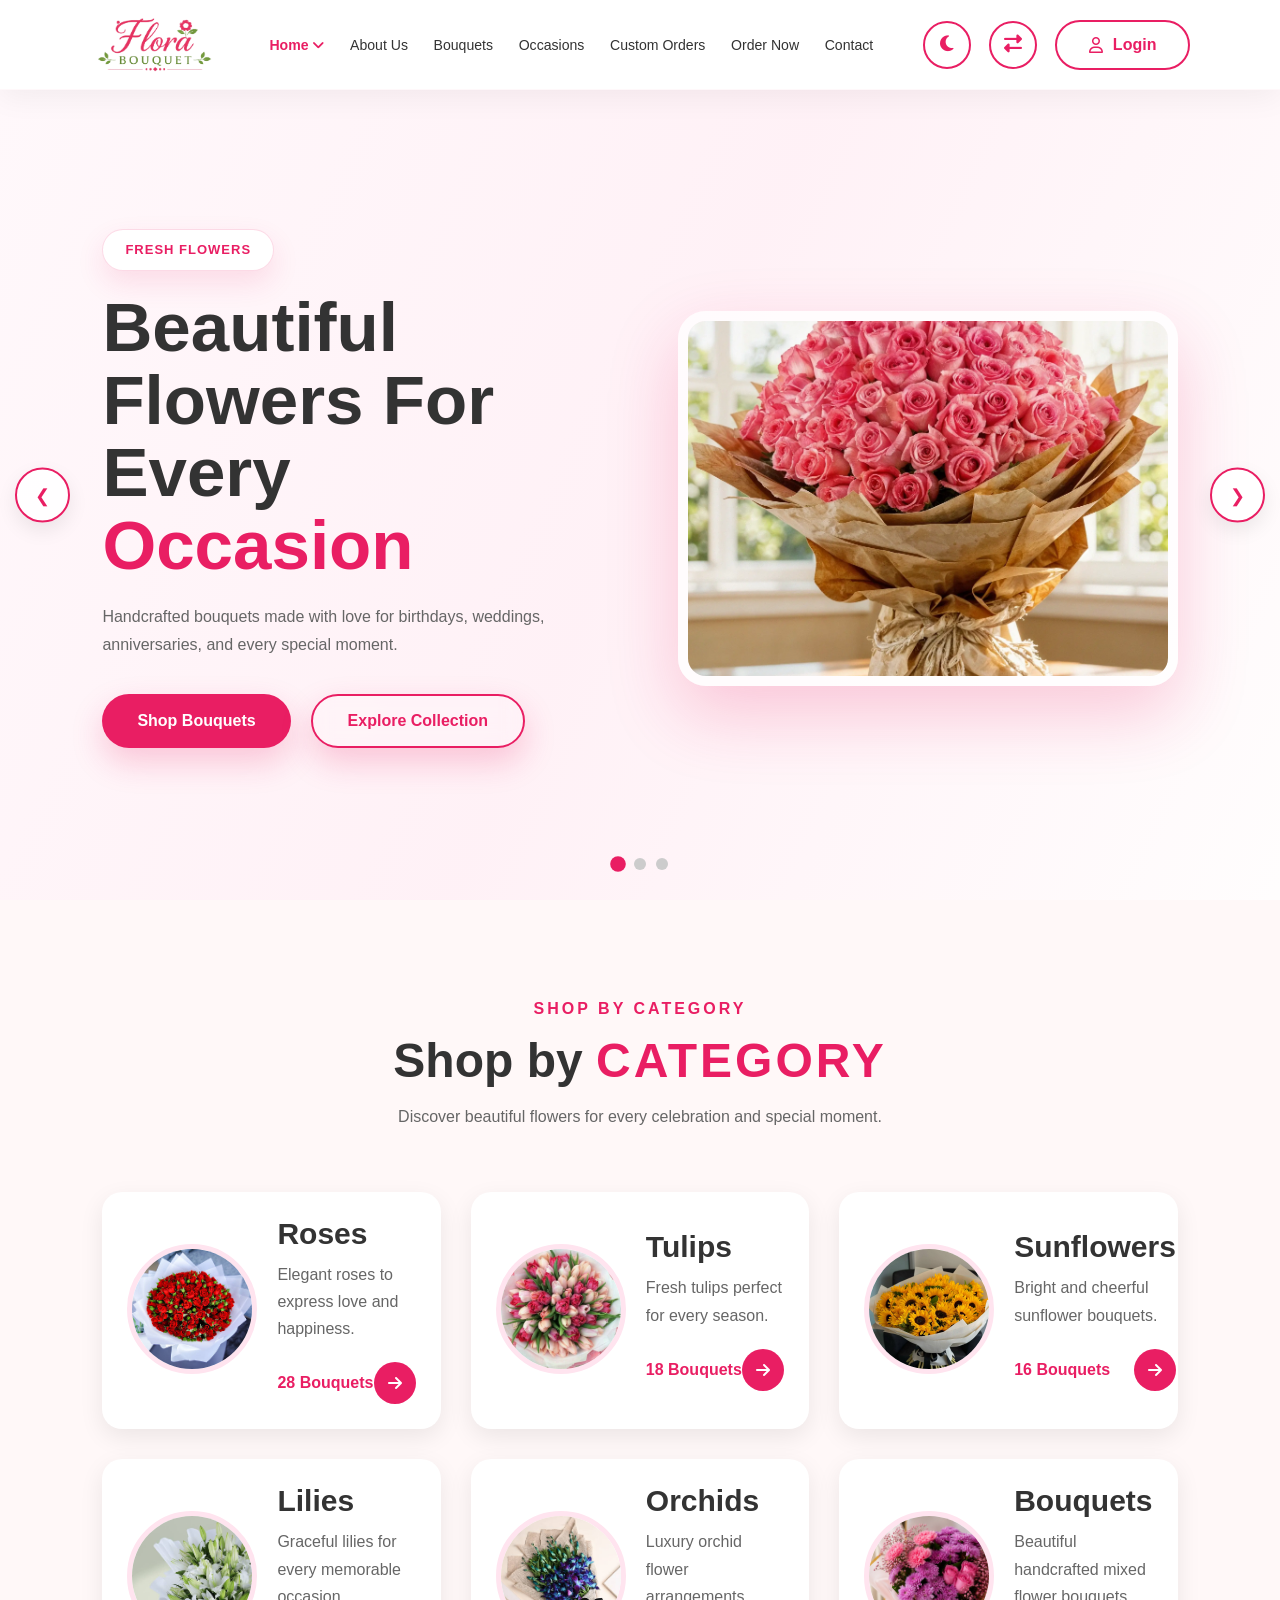
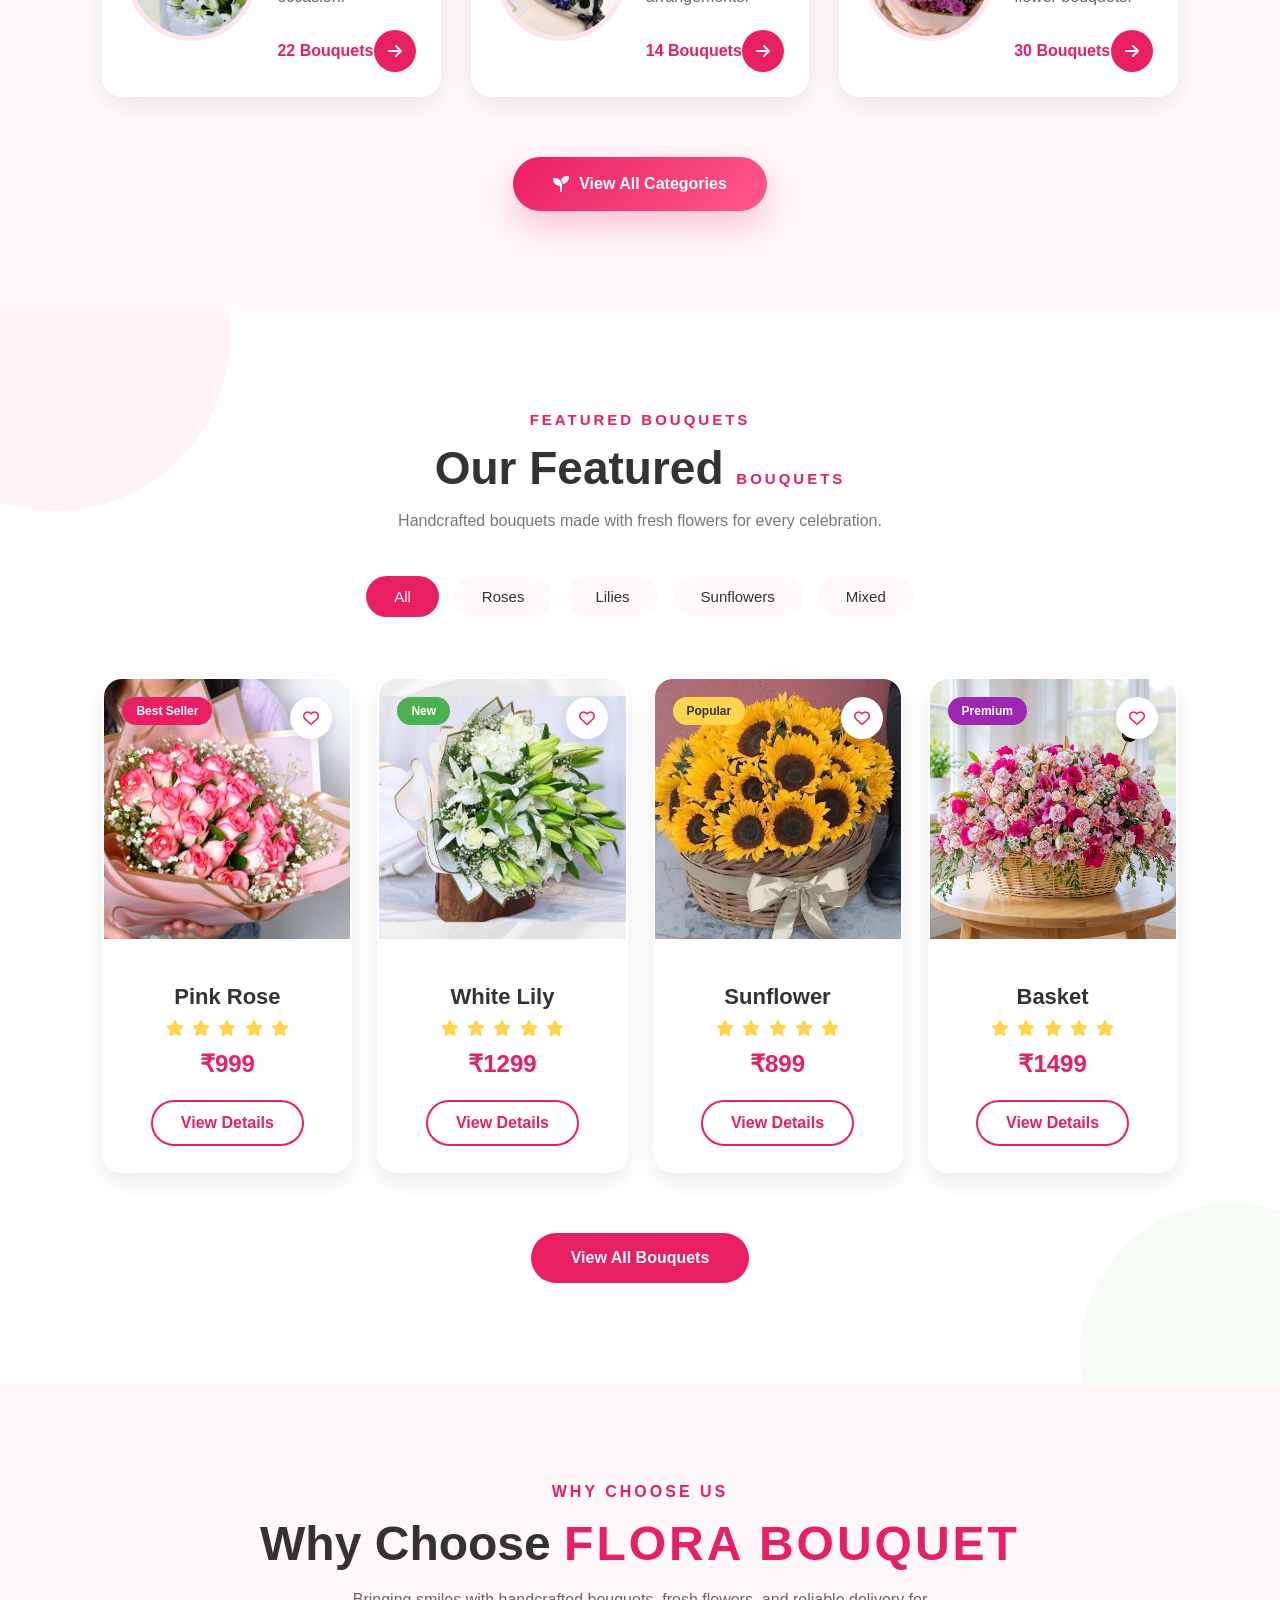
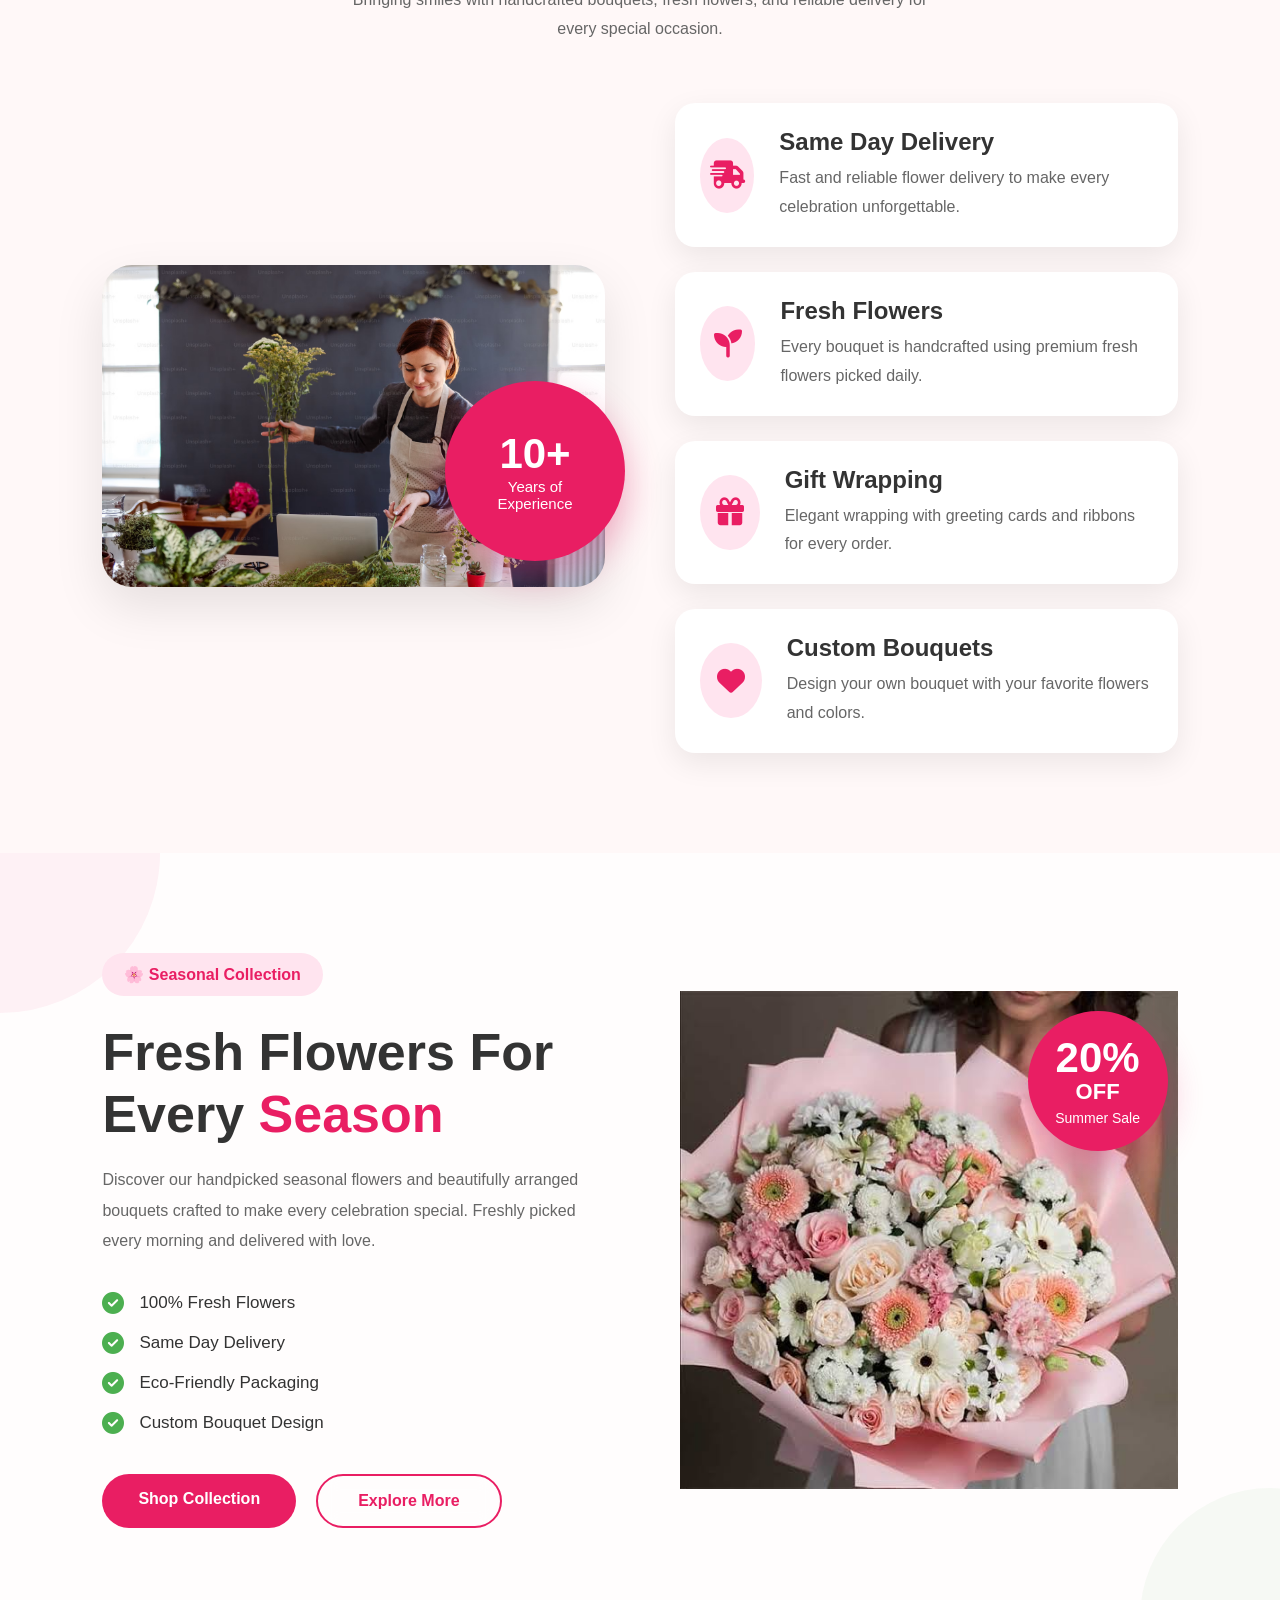
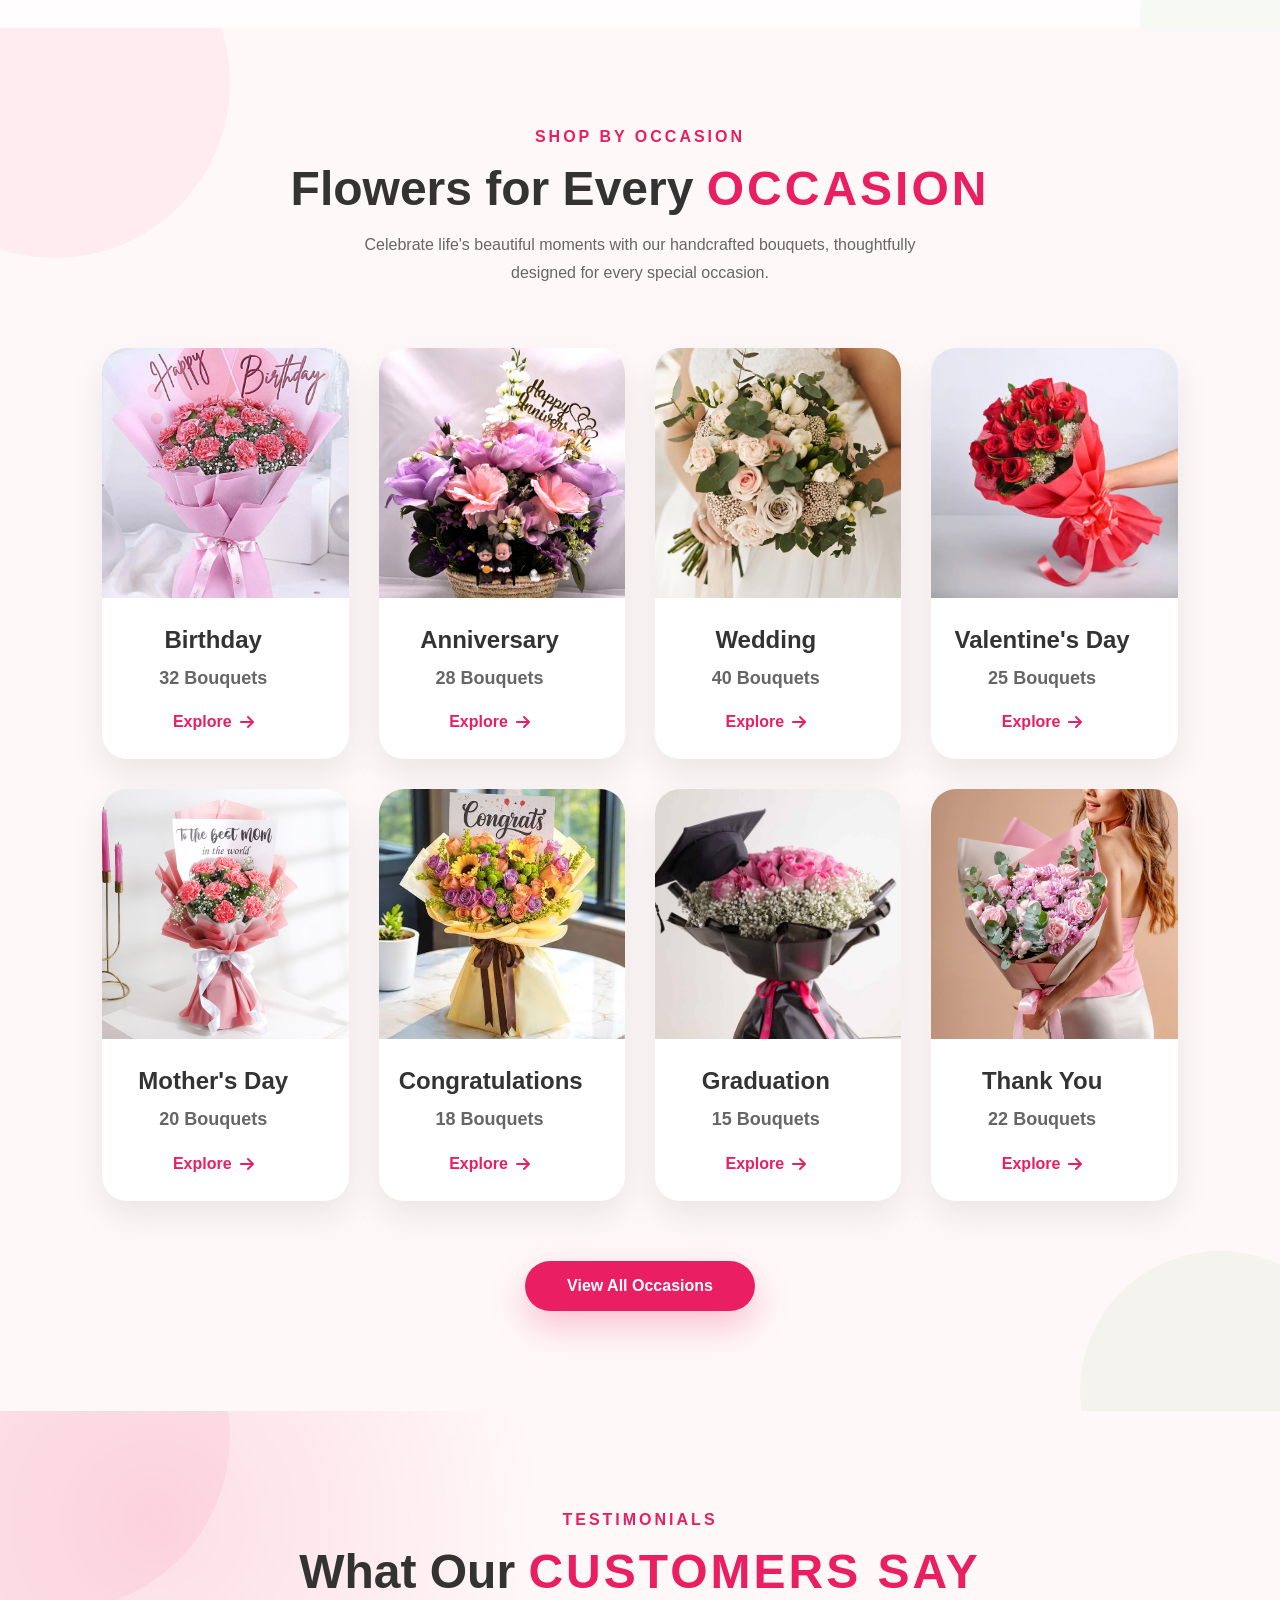
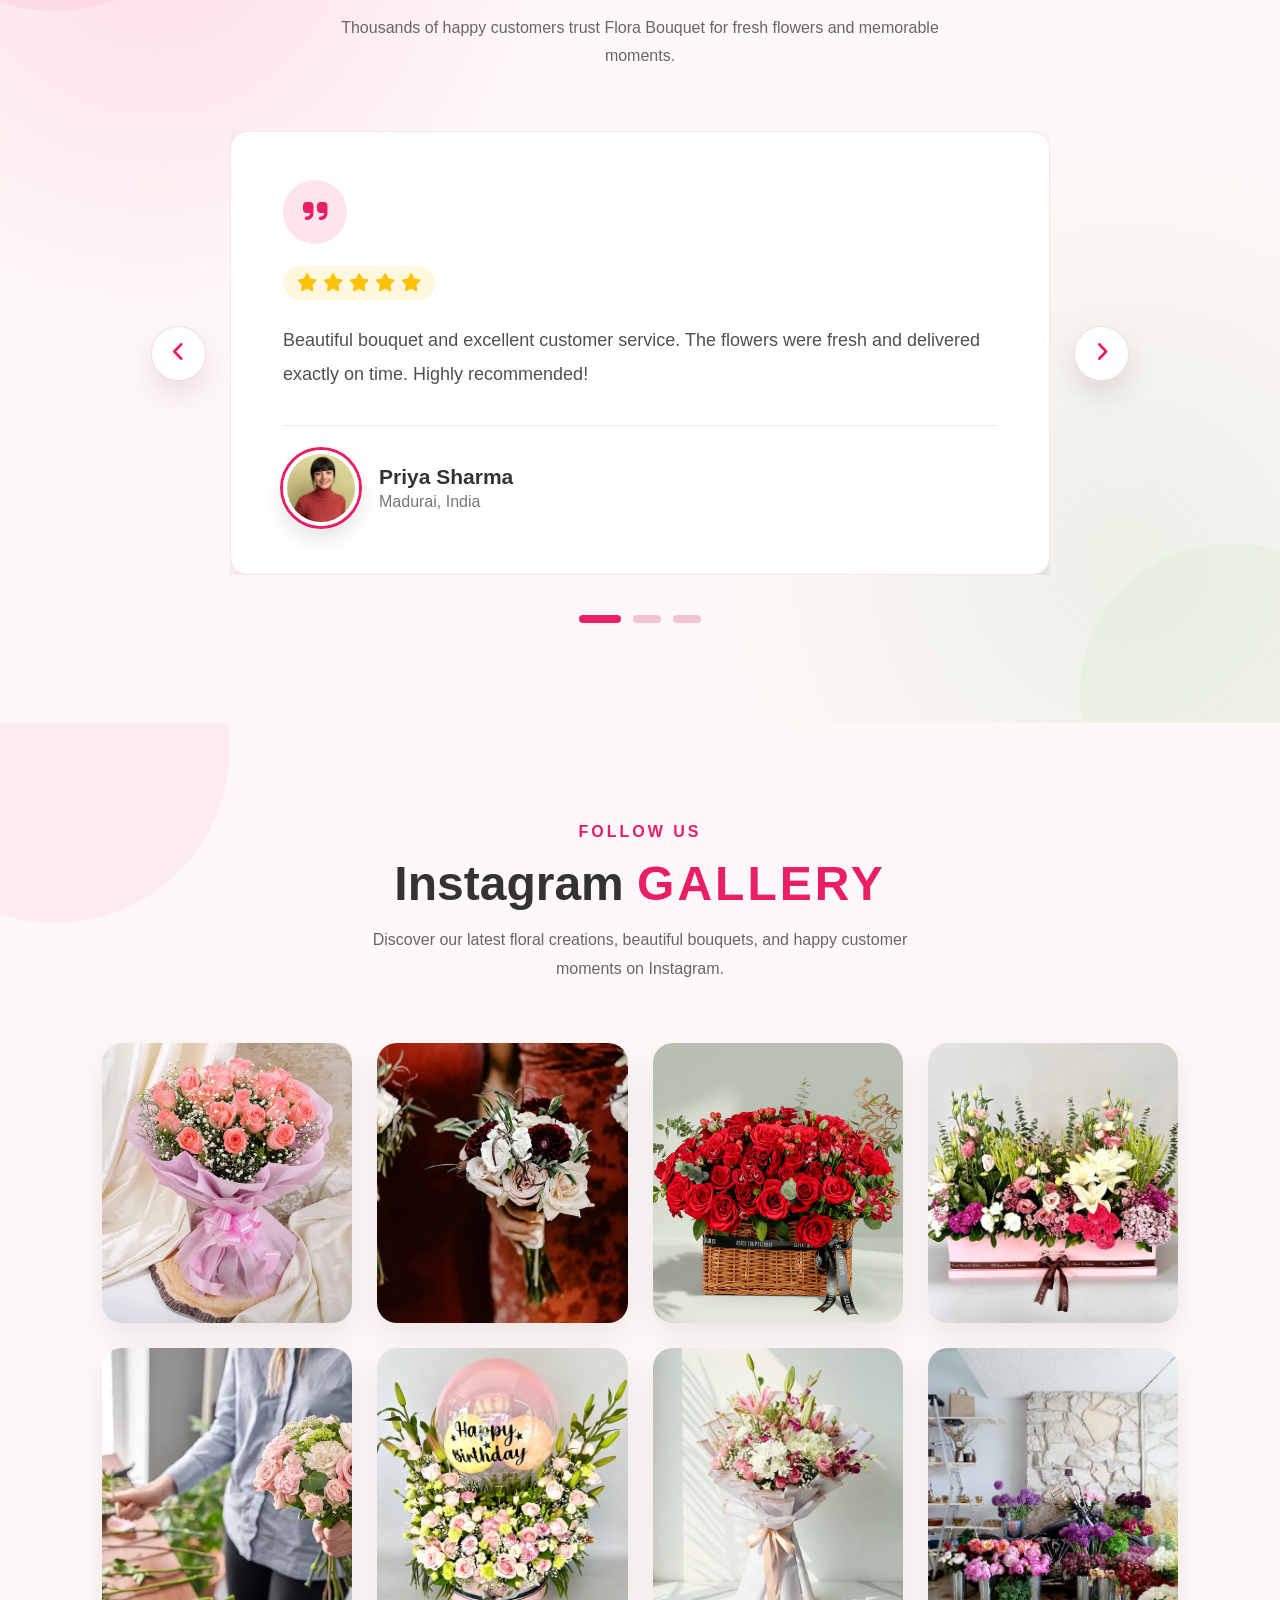
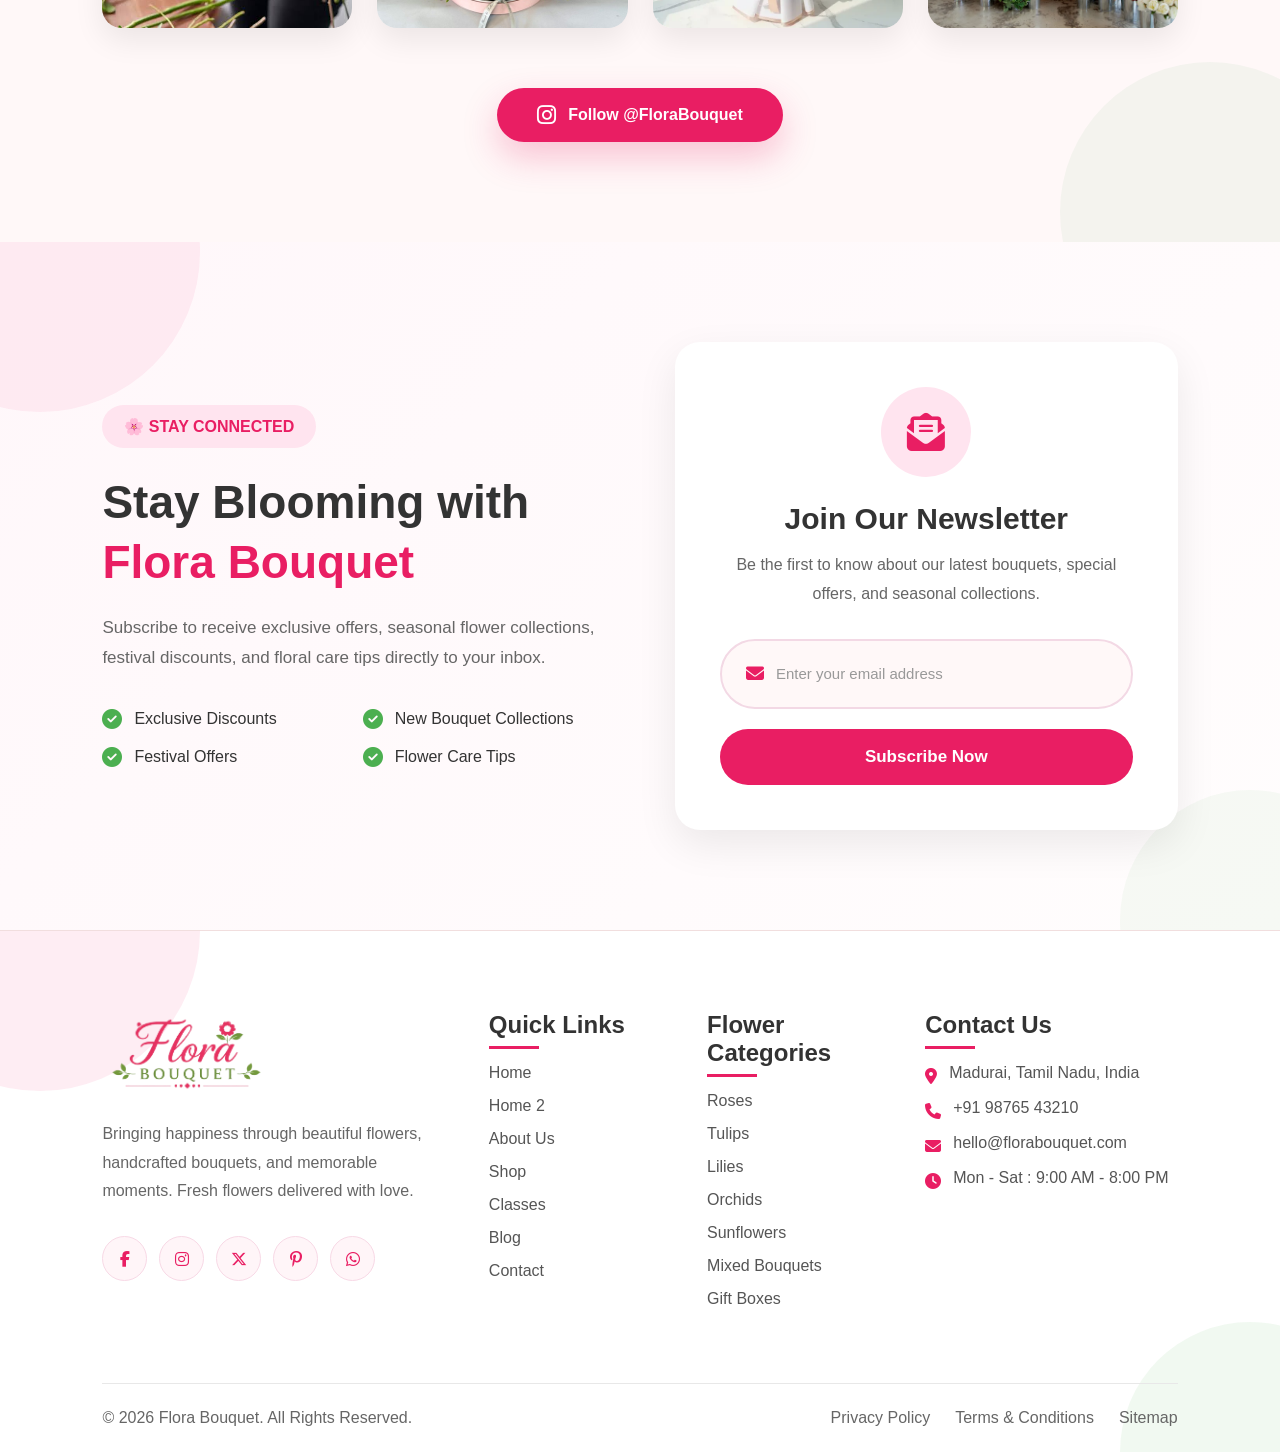
==== commit 886e045f: "Add files via upload" ====
--- a/index.html
+++ b/index.html
@@ -101,7 +101,7 @@
             <div class="hero-content">
                 <span class="sub-title">Fresh Flowers</span>
 
-                <h1>Beautiful Flowers For Every <span>Occasion</span></h1>
+                <h1>Beautiful Flowers For Every <span>Occasion</span></h1>
 
                 <p>
                     Handcrafted bouquets made with love for birthdays,
@@ -126,7 +126,7 @@
             <div class="hero-content">
                 <span class="sub-title">Seasonal Collection</span>
 
-                <h1>Fresh Blooms Delivered <span>Daily</span></h1>
+                <h1>Fresh Blooms Delivered <span>Daily</span></h1>
 
                 <p>
                     Discover premium bouquets crafted with fresh seasonal flowers.
@@ -150,7 +150,7 @@
             <div class="hero-content">
                 <span class="sub-title">Gift Happiness</span>
 
-                <h1>Flowers That Speak <span>Love</span></h1>
+                <h1>Flowers That Speak <span>Love</span></h1>
 
                 <p>
                     Surprise your loved ones with beautiful handcrafted bouquets.
@@ -428,7 +428,7 @@
 
             <div class="product-info">
 
-                <h3>Pink Rose Bouquet</h3>
+                <h3>Pink Rose</h3>
 
                 <div class="rating">
 
@@ -462,7 +462,7 @@
 
             <div class="product-info">
 
-                <h3>White Lily Bouquet</h3>
+                <h3>White Lily</h3>
 
                 <div class="rating">
 
@@ -496,7 +496,7 @@
 
             <div class="product-info">
 
-                <h3>Sunflower Basket</h3>
+                <h3>Sunflower</h3>
 
                 <div class="rating">
 
@@ -530,7 +530,7 @@
 
             <div class="product-info">
 
-                <h3>Mixed Flower Basket</h3>
+                <h3>Basket</h3>
 
                 <div class="rating">
 
@@ -701,9 +701,9 @@
                 🌸 Seasonal Collection
             </span>
 
-            <h2>
-                Fresh Flowers For Every <span>Season</span>
-            </h2>
+            <h2>
+                Fresh Flowers For Every <span>Season</span>
+            </h2>
 
             <p>
                 Discover our handpicked seasonal flowers and beautifully
--- a/css/style.css
+++ b/css/style.css
@@ -15,25 +15,25 @@
 font-family:'Poppins',sans-serif;
 }
 
-body{
-
-background:var(--bg);
-
-}
-
-header{
-
-width:100%;
-height:90px;
-
-padding:0 7%;
-
-display:flex;
-align-items:center;
-justify-content:space-between;
-gap:28px;
-
-background:white;
+body{
+
+background:var(--bg);
+
+}
+
+header{
+
+width:100%;
+height:90px;
+
+padding:0 7%;
+
+display:flex;
+align-items:center;
+justify-content:space-between;
+gap:28px;
+
+background:white;
 
 box-shadow:0 8px 30px rgba(0,0,0,0.05);
 border-bottom:1px solid rgba(233,30,99,0.03);
@@ -44,33 +44,33 @@
 
 }
 
-.logo img{
-
-height:65px;
-display:block;
-
-}
-
-.logo{
-cursor:pointer;
-flex:0 0 auto;
-}
-
-nav{
-flex:1 1 auto;
-min-width:0;
-}
-
-nav ul{
-
-display:flex;
-align-items:center;
-justify-content:center;
-gap:clamp(16px,2vw,35px);
-
-list-style:none;
-
-}
+.logo img{
+
+height:65px;
+display:block;
+
+}
+
+.logo{
+cursor:pointer;
+flex:0 0 auto;
+}
+
+nav{
+flex:1 1 auto;
+min-width:0;
+}
+
+nav ul{
+
+display:flex;
+align-items:center;
+justify-content:center;
+gap:clamp(16px,2vw,35px);
+
+list-style:none;
+
+}
 
 nav ul li{
 
@@ -78,33 +78,33 @@
 
 }
 
-nav ul li a{
-
-text-decoration:none;
-
-font-size:clamp(14px,1.1vw,17px);
-
-font-weight:500;
-
-color:var(--text);
-white-space:nowrap;
-
-transition:.3s;
-
-}
-
-nav ul li a:hover,
-nav ul li a.active,
-nav ul li.dropdown.active > a{
-
-color:var(--primary);
-
-}
-
-nav ul li a.active,
-nav ul li.dropdown.active > a{
-font-weight:700;
-}
+nav ul li a{
+
+text-decoration:none;
+
+font-size:clamp(14px,1.1vw,17px);
+
+font-weight:500;
+
+color:var(--text);
+white-space:nowrap;
+
+transition:.3s;
+
+}
+
+nav ul li a:hover,
+nav ul li a.active,
+nav ul li.dropdown.active > a{
+
+color:var(--primary);
+
+}
+
+nav ul li a.active,
+nav ul li.dropdown.active > a{
+font-weight:700;
+}
 
 /* Dropdown */
 
@@ -159,16 +159,16 @@
 
 /* Right */
 
-.header-right{
-
-display:flex;
-
-align-items:center;
-
-gap:18px;
-flex:0 0 auto;
-
-}
+.header-right{
+
+display:flex;
+
+align-items:center;
+
+gap:18px;
+flex:0 0 auto;
+
+}
 
 .header-right button{
 
@@ -192,34 +192,34 @@
 
 }
 
-.header-right button:hover,
-.header-right button.active{
-
-background:var(--primary);
-
-color:white;
-
-}
-
-.menu-toggle{
-display:none;
-width:48px;
-height:48px;
-border-radius:50%;
-border:2px solid var(--primary);
-background:white;
-color:var(--primary);
-font-size:22px;
-cursor:pointer;
-transition:.3s;
-}
-
-.menu-toggle:hover,
-.menu-toggle:focus,
-header.menu-open .menu-toggle{
-background:var(--primary);
-color:white;
-}
+.header-right button:hover,
+.header-right button.active{
+
+background:var(--primary);
+
+color:white;
+
+}
+
+.menu-toggle{
+display:none;
+width:48px;
+height:48px;
+border-radius:50%;
+border:2px solid var(--primary);
+background:white;
+color:var(--primary);
+font-size:22px;
+cursor:pointer;
+transition:.3s;
+}
+
+.menu-toggle:hover,
+.menu-toggle:focus,
+header.menu-open .menu-toggle{
+background:var(--primary);
+color:white;
+}
 
 .login-btn{
 
@@ -253,45 +253,45 @@
 
 }
 
-.scroll-top-btn{
-position:fixed;
-right:28px;
-bottom:28px;
-width:52px;
-height:52px;
-border:none;
-border-radius:50%;
-background:var(--primary);
-color:#fff;
-font-size:20px;
-display:flex;
-align-items:center;
-justify-content:center;
-cursor:pointer;
-z-index:999;
-opacity:0;
-visibility:hidden;
-transform:translateY(18px);
-transition:.3s;
-box-shadow:0 14px 30px rgba(233,30,99,.28);
-}
-
-.scroll-top-btn.show{
-opacity:1;
-visibility:visible;
-transform:translateY(0);
-}
-
-.scroll-top-btn:hover{
-background:var(--secondary);
-transform:translateY(-4px);
-box-shadow:0 16px 34px rgba(76,175,80,.28);
-}
-
-.scroll-top-btn:focus-visible{
-outline:3px solid rgba(233,30,99,.28);
-outline-offset:4px;
-}
+.scroll-top-btn{
+position:fixed;
+right:28px;
+bottom:28px;
+width:52px;
+height:52px;
+border:none;
+border-radius:50%;
+background:var(--primary);
+color:#fff;
+font-size:20px;
+display:flex;
+align-items:center;
+justify-content:center;
+cursor:pointer;
+z-index:999;
+opacity:0;
+visibility:hidden;
+transform:translateY(18px);
+transition:.3s;
+box-shadow:0 14px 30px rgba(233,30,99,.28);
+}
+
+.scroll-top-btn.show{
+opacity:1;
+visibility:visible;
+transform:translateY(0);
+}
+
+.scroll-top-btn:hover{
+background:var(--secondary);
+transform:translateY(-4px);
+box-shadow:0 16px 34px rgba(76,175,80,.28);
+}
+
+.scroll-top-btn:focus-visible{
+outline:3px solid rgba(233,30,99,.28);
+outline-offset:4px;
+}
 /* =========================
         HERO SECTION
 ========================= */
@@ -299,16 +299,16 @@
 .hero{
     position: relative;
     width: 100%;
-    min-height: calc(100vh - 90px);
+    min-height: calc(100svh - 90px);
     background: linear-gradient(135deg, #fff8fb 0%, #fff4f7 100%);
     overflow: hidden;
-    padding: 90px 0 90px;
-    margin-top: 30px;
+    padding: 0;
+    margin-top: 0;
 }
 
 .slides{
     width: 100%;
-    height: 100%;
+    min-height: inherit;
     position: relative;
 }
 
@@ -321,7 +321,8 @@
     align-items: center;
     justify-content: space-between;
     gap: 40px;
-    padding: 110px 8% 110px;
+    min-height: inherit;
+    padding: clamp(48px, 6vw, 82px) 8%;
     opacity: 0;
     visibility: hidden;
     transition: all .8s ease;
@@ -877,29 +878,29 @@
 
 /* Wishlist */
 
-.wishlist{
-    position:absolute;
-    top:18px;
-    right:18px;
+.wishlist{
+    position:absolute;
+    top:18px;
+    right:18px;
     width:42px;
-    height:42px;
-    background:#fff;
-    border:2px solid transparent;
-    border-radius:50%;
+    height:42px;
+    background:#fff;
+    border:2px solid transparent;
+    border-radius:50%;
     display:flex;
     justify-content:center;
     align-items:center;
     cursor:pointer;
-    box-shadow:0 5px 15px rgba(0,0,0,.1);
-    z-index:9999;
-    transition:.3s;
-    
-}
-
-.wishlist i{
-    color:#E91E63;
-    transition:.3s;
-}
+    box-shadow:0 5px 15px rgba(0,0,0,.1);
+    z-index:9999;
+    transition:.3s;
+    
+}
+
+.wishlist i{
+    color:#E91E63;
+    transition:.3s;
+}
 
 /* Badge */
 
@@ -1199,7 +1200,7 @@
 
 /* Left */
 
-.seasonal-content .season-tag{
+.seasonal-content .season-tag{
     display:inline-block;
     background:#FFE4EF;
     color:#E91E63;
@@ -1434,10 +1435,10 @@
 
 /* Content */
 
-.occasion-content{
-    padding:25px;
-    text-align:center;
-}
+.occasion-content{
+    padding:25px;
+    text-align:center;
+}
 
 .occasion-content h3{
     font-size:24px;
@@ -1445,25 +1446,25 @@
     margin-bottom:10px;
 }
 
-.occasion-content p{
-    color:#E91E63;
-    font-weight:600;
-    margin-bottom:20px;
-}
-
-.occasion:not(.occasion-category) .occasion-content{
-    padding:24px 20px 28px;
-}
-
-.occasion:not(.occasion-category) .occasion-content h3{
-    margin-bottom:12px;
-}
-
-.occasion:not(.occasion-category) .occasion-content p{
-    min-height:0;
-    margin-bottom:22px;
-    line-height:1.4;
-}
+.occasion-content p{
+    color:#E91E63;
+    font-weight:600;
+    margin-bottom:20px;
+}
+
+.occasion:not(.occasion-category) .occasion-content{
+    padding:24px 20px 28px;
+}
+
+.occasion:not(.occasion-category) .occasion-content h3{
+    margin-bottom:12px;
+}
+
+.occasion:not(.occasion-category) .occasion-content p{
+    min-height:0;
+    margin-bottom:22px;
+    line-height:1.4;
+}
 
 /* Explore Button */
 
@@ -1503,17 +1504,17 @@
 
 /* View All */
 
-.occasion-btn{
-
-    display:flex;
-
-    justify-content:center;
-
-    text-align:center;
-
-    margin-top:60px;
-
-}
+.occasion-btn{
+
+    display:flex;
+
+    justify-content:center;
+
+    text-align:center;
+
+    margin-top:60px;
+
+}
 
 .occasion-btn a{
 
@@ -2200,11 +2201,11 @@
 
 }
 
-.feature{
-
-    display:flex;
-
-    align-items:center;
+.feature{
+
+    display:flex;
+
+    align-items:center;
 
     gap:12px;
 
@@ -2507,12 +2508,25 @@
     display:flex;
     justify-content:center;
     align-items:center;
-    transition:.4s;
+    transition:.3s;
+    text-decoration:none;
 }
 
 .social-links a:hover{
     background:#E91E63;
+    color:#FFFFFF;
     transform:translateY(-5px);
+}
+.footer-social a i{
+
+    transition:.3s;
+
+}
+
+.footer-social a:hover i{
+
+    color:#FFFFFF;   /* Ensure icon becomes white */
+
 }
 
 /* Bottom */
@@ -3634,6 +3648,7 @@
 
     display:grid;
     grid-template-columns:repeat(4,1fr);
+    align-items:stretch;
     gap:30px;
     margin-top:70px;
     position:relative;
@@ -3671,10 +3686,14 @@
     background:#fff;
 
     padding:40px 25px;
+    min-height:420px;
 
     border-radius:25px;
 
     text-align:center;
+    display:flex;
+    flex-direction:column;
+    align-items:center;
 
     box-shadow:0 15px 35px rgba(0,0,0,.08);
 
@@ -3699,9 +3718,7 @@
     width:110px;
     height:110px;
 
-    margin:auto;
-
-    margin-bottom:25px;
+    margin:0 auto 25px;
 
     border-radius:50%;
 
@@ -3776,6 +3793,11 @@
 .process-card h3{
 
     font-size:26px;
+    line-height:1.25;
+    min-height:65px;
+    display:flex;
+    align-items:center;
+    justify-content:center;
 
     color:#333;
 
@@ -3788,6 +3810,8 @@
     color:#666;
 
     line-height:1.8;
+    max-width:280px;
+    min-height:130px;
 
 }
 
@@ -3879,6 +3903,7 @@
 .artists-grid{
     display:grid;
     grid-template-columns:repeat(3,1fr);
+    align-items:stretch;
     gap:35px;
     margin-top:60px;
 }
@@ -3893,6 +3918,8 @@
     overflow:hidden;
     box-shadow:0 18px 40px rgba(0,0,0,.08);
     transition:.4s;
+    display:flex;
+    flex-direction:column;
 }
 
 .artist-card:hover{
@@ -3989,12 +4016,18 @@
     padding:30px;
 
     text-align:center;
+    flex:1;
+    display:flex;
+    flex-direction:column;
+    align-items:center;
 
 }
 
 .artist-content h3{
 
     font-size:28px;
+    line-height:1.25;
+    min-height:35px;
 
     color:#333;
 
@@ -4017,6 +4050,8 @@
     color:#4CAF50;
 
     font-weight:600;
+    line-height:1.35;
+    min-height:28px;
 
     margin-bottom:18px;
 
@@ -4027,6 +4062,8 @@
     color:#666;
 
     line-height:1.8;
+    max-width:430px;
+    min-height:88px;
 
 }
 
@@ -4093,15 +4130,15 @@
         GALLERY
 ==========================*/
 
-.studio-gallery{
-
-    display:grid;
-    grid-template-columns:repeat(2,minmax(0,1fr));
-    grid-auto-rows:320px;
-    gap:25px;
-    margin-top:60px;
-
-}
+.studio-gallery{
+
+    display:grid;
+    grid-template-columns:repeat(2,minmax(0,1fr));
+    grid-auto-rows:320px;
+    gap:25px;
+    margin-top:60px;
+
+}
 
 .gallery-item{
 
@@ -4114,11 +4151,11 @@
 
 }
 
-.gallery-item.large{
-
-    grid-row:span 1;
-
-}
+.gallery-item.large{
+
+    grid-row:span 1;
+
+}
 
 .gallery-item img{
 
@@ -6844,14 +6881,14 @@
 
 }
 
-.white{
-
-    background:#fff;
-
-    border-color:#b8b8b8;
-    box-shadow:inset 0 0 0 2px #fff, 0 2px 8px rgba(0,0,0,.12);
-
-}
+.white{
+
+    background:#fff;
+
+    border-color:#b8b8b8;
+    box-shadow:inset 0 0 0 2px #fff, 0 2px 8px rgba(0,0,0,.12);
+
+}
 
 .yellow{
 
@@ -6982,19 +7019,19 @@
     gap:30px;
 
 }
-.wishlist.active{
-
-background:#E91E63;
-
-border-color:#E91E63;
-
-}
-
-.wishlist.active i{
-
-color:#fff;
-
-}
+.wishlist.active{
+
+background:#E91E63;
+
+border-color:#E91E63;
+
+}
+
+.wishlist.active i{
+
+color:#fff;
+
+}
 
 .category-list a.active{
 
@@ -7851,7 +7888,7 @@
         Button
 =========================*/
 
-.occasion-category .occasion-btn{
+.occasion-category .occasion-btn{
 
     display:inline-block;
 
@@ -7871,7 +7908,7 @@
 
 }
 
-.occasion-category .occasion-btn:hover{
+.occasion-category .occasion-btn:hover{
 
     background:#4CAF50;
 
@@ -8059,7 +8096,7 @@
         Season Tag
 =========================*/
 
-.season-card .season-tag{
+.season-card .season-tag{
 
     position:absolute;
 
@@ -8296,6 +8333,7 @@
     display:grid;
 
     grid-template-columns:repeat(4,1fr);
+    align-items:stretch;
 
     gap:30px;
 
@@ -8313,9 +8351,13 @@
 
     border-radius:25px;
 
-    padding:40px 30px;
+    padding:34px 30px 36px;
 
     text-align:center;
+    display:flex;
+    flex-direction:column;
+    align-items:center;
+    justify-content:flex-start;
 
     box-shadow:0 15px 35px rgba(0,0,0,.08);
 
@@ -8345,7 +8387,7 @@
 
     height:90px;
 
-    margin:0 auto 25px;
+    margin:0 auto 24px;
 
     border-radius:50%;
 
@@ -8392,6 +8434,8 @@
 .care-card h3{
 
     font-size:24px;
+    line-height:1.25;
+    min-height:1.25em;
 
     color:#333;
 
@@ -8413,7 +8457,11 @@
 
     font-size:16px;
 
-    line-height:1.8;
+    line-height:1.65;
+    max-width:29ch;
+    min-height:calc(1.65em * 4);
+    margin:0 auto;
+    text-wrap:pretty;
 
 }
 
@@ -8589,7 +8637,7 @@
 
 }
 
-.occasion-cta .feature{
+.occasion-cta .feature{
 
     display:flex;
 
@@ -8599,53 +8647,53 @@
 
     padding:12px 22px;
 
-    background:rgba(255,255,255,.92);
+    background:rgba(255,255,255,.92);
 
     backdrop-filter:blur(10px);
 
     border-radius:50px;
-
-    color:#333;
-
-    border:1px solid rgba(255,255,255,.6);
-
-    transition:.4s;
-
-}
-
-.occasion-cta .feature:hover{
-
-    background:#E91E63;
-
-    color:#fff;
-
+
+    color:#333;
+
+    border:1px solid rgba(255,255,255,.6);
+
+    transition:.4s;
+
+}
+
+.occasion-cta .feature:hover{
+
+    background:#E91E63;
+
+    color:#fff;
+
     transform:translateY(-5px);
     border-color:#E91E63;
-
-}
-
-.occasion-cta .feature i{
-
-    font-size:18px;
-    color:#FFD166;
-
-}
-
-.occasion-cta .feature span{
-
-    font-size:15px;
-
+
+}
+
+.occasion-cta .feature i{
+
+    font-size:18px;
+    color:#FFD166;
+
+}
+
+.occasion-cta .feature span{
+
+    font-size:15px;
+
     font-weight:500;
-    color:#333;
-
-}
-.occasion-cta .feature:hover i,
-
-.occasion-cta .feature:hover span{
-
-    color:#fff;
-
-}
+    color:#333;
+
+}
+.occasion-cta .feature:hover i,
+
+.occasion-cta .feature:hover span{
+
+    color:#fff;
+
+}
 
 /*=========================
         Buttons
@@ -8697,19 +8745,19 @@
 
 /* Secondary Button */
 
-.cta-outline-btn{
-
-    display:inline-block;
+.cta-outline-btn{
+
+    display:inline-block;
 
     padding:16px 40px;
-
-    border:2px solid #fff;
-
-    color:#fff;
-
-    background:rgba(255,255,255,.14);
-
-    text-decoration:none;
+
+    border:2px solid #fff;
+
+    color:#fff;
+
+    background:rgba(255,255,255,.14);
+
+    text-decoration:none;
 
     border-radius:50px;
 
@@ -8780,7 +8828,7 @@
 
     position:relative;
 
-    min-height:80vh;
+    min-height:calc(100svh - 90px);
 
     background:url("../images/customorder-banner.jpg") center center/cover no-repeat;
 
@@ -8793,6 +8841,7 @@
     text-align:center;
 
     overflow:hidden;
+    padding:clamp(90px, 10vh, 120px) 8%;
 
 }
 
@@ -9314,11 +9363,11 @@
         LIST
 =========================================*/
 
-.pricing-card ul{
-
-    list-style:none;
-
-    text-align:left;
+.pricing-card ul{
+
+    list-style:none;
+
+    text-align:left;
 
     margin-bottom:30px;
 
@@ -10261,6 +10310,7 @@
     display:grid;
 
     grid-template-columns:repeat(6,1fr);
+    align-items:start;
 
     gap:25px;
 
@@ -10299,6 +10349,9 @@
     position:relative;
 
     text-align:center;
+    display:flex;
+    flex-direction:column;
+    align-items:center;
 
     z-index:2;
 
@@ -10389,10 +10442,12 @@
 .process-step h3{
 
     font-size:20px;
+    line-height:1.25;
+    min-height:1.25em;
 
     color:#333;
 
-    margin-bottom:12px;
+    margin-bottom:14px;
 
     transition:.3s;
 
@@ -10410,11 +10465,13 @@
 
     font-size:15px;
 
-    line-height:1.7;
-
-    max-width:180px;
+    line-height:1.65;
+
+    max-width:22ch;
+    min-height:calc(1.65em * 4);
 
     margin:auto;
+    text-wrap:pretty;
 
 }
 
@@ -10888,7 +10945,7 @@
 
     cursor:pointer;
 
-    text-align:left;
+    text-align:left;
 
     font-size:18px;
 
@@ -11333,18 +11390,18 @@
             ORDER BANNER
 =========================================*/
 
-.order-banner{
-
-    position:relative;
-
-    padding:90px 8%;
-    min-height:520px;
-    display:flex;
-    align-items:center;
-
-    background:url("../images/order-banner.jpg") center/cover no-repeat;
-
-    overflow:hidden;
+.order-banner{
+
+    position:relative;
+
+    padding:90px 8%;
+    min-height:520px;
+    display:flex;
+    align-items:center;
+
+    background:url("../images/order-banner.jpg") center/cover no-repeat;
+
+    overflow:hidden;
 
 }
 
@@ -11363,14 +11420,14 @@
 
 }
 
-.order-banner .container{
-
-    position:relative;
-
-    z-index:2;
-    width:100%;
-
-}
+.order-banner .container{
+
+    position:relative;
+
+    z-index:2;
+    width:100%;
+
+}
 
 /*=========================================
             CONTENT
@@ -11456,17 +11513,17 @@
             FEATURES
 =========================================*/
 
-.banner-features{
-
-    display:flex;
-
-    flex-wrap:wrap;
-
-    gap:18px;
-
-    margin-bottom:30px;
-
-}
+.banner-features{
+
+    display:flex;
+
+    flex-wrap:wrap;
+
+    gap:18px;
+
+    margin-bottom:30px;
+
+}
 
 .banner-feature{
 
@@ -11510,19 +11567,21 @@
             BUTTONS
 =========================================*/
 
-.banner-buttons{
-
-    display:flex;
-
-    gap:20px;
-
-    flex-wrap:wrap;
-
-}
-
-.order-banner .banner-buttons{
-    align-items:center;
-}
+.banner-buttons{
+
+    display:flex;
+
+    gap:20px;
+
+    flex-wrap:wrap;
+
+}
+
+.order-banner .banner-buttons{
+    align-items:center;
+    justify-content:flex-start;
+    width:fit-content;
+}
 
 /* Primary Button */
 
@@ -12019,6 +12078,16 @@
 
     color:#555;
 
+    gap:15px;
+
+    color:#555;
+
+}
+
+.cart-summary div strong{
+
+    margin-left:15px;
+
 }
 
 .cart-summary hr{
@@ -12966,11 +13035,12 @@
         TERMS
 =========================================*/
 
-.terms-box{
-
-    text-align:left;
-
-    max-width:600px;
+.terms-box{
+
+    text-align:left;
+
+    width:max-content;
+    max-width:100%;
 
     margin:0 auto 35px;
 
@@ -12980,7 +13050,7 @@
 
     display:flex;
 
-    align-items:flex-start;
+    align-items:center;
 
     gap:12px;
 
@@ -12996,7 +13066,8 @@
 
 .terms-box input{
 
-    margin-top:3px;
+    margin:0;
+    flex:0 0 auto;
 
     accent-color:#E91E63;
 
@@ -13094,7 +13165,7 @@
 
     gap:15px;
 
-    text-align:left;
+    text-align:left;
 
 }
 
@@ -13212,17 +13283,17 @@
 
 }
 
-.login-logo{
-
-    text-align:center;
-
-    margin-bottom:20px;
-
-    display:block;
-
-    cursor:pointer;
-
-}
+.login-logo{
+
+    text-align:center;
+
+    margin-bottom:20px;
+
+    display:block;
+
+    cursor:pointer;
+
+}
 
 .login-logo img{
 
@@ -13486,6 +13557,8 @@
 
     transition:.3s;
 
+    background:#F5F5F5;
+
 }
 
 .social-login a:hover{
@@ -13494,7 +13567,61 @@
 
     color:#fff;
 
-    transform:translateY(-4px);
+    transform:translateY(-5px);
+
+    box-shadow:0 10px 20px rgba(0,0,0,.15);
+
+}
+
+.social-login a:nth-child(1){
+
+    color:#DB4437;
+
+}
+.social-login a:nth-child(1):hover{
+
+    background:#DB4437;
+
+}
+.social-login a:nth-child(1):hover i{
+
+    color:#fff !important;
+
+}
+.social-login a:nth-child(2){
+
+    color:#1877F2;
+
+}
+
+.social-login a:nth-child(2):hover{
+
+    background:#1877F2;
+
+}
+
+.social-login a:nth-child(2):hover i{
+
+    color:#fff !important;
+
+}
+
+/* Apple */
+
+.social-login a:nth-child(3){
+
+    color:#000;
+
+}
+.social-login a:nth-child(3):hover{
+
+    background:#000;
+
+}
+
+.social-login a:nth-child(3):hover i{
+
+    color:#fff !important;
 
 }
 
@@ -13535,7 +13662,7 @@
             REGISTER SECTION
 =========================================*/
 
-.register-section{
+.register-section{
 
     min-height:100vh;
 
@@ -13545,7 +13672,7 @@
 
     align-items:center;
 
-    padding:55px 8%;
+    padding:55px 8%;
 
     background:#FFF8FB;
 
@@ -13555,11 +13682,11 @@
         REGISTER CONTAINER
 =========================================*/
 
-.register-container{
+.register-container{
 
     width:100%;
 
-    max-width:980px;
+    max-width:980px;
 
     display:grid;
 
@@ -13587,7 +13714,7 @@
 
 }
 
-.register-image img{
+.register-image img{
 
     width:100%;
 
@@ -13597,13 +13724,13 @@
 
     display:block;
 
-    transition:.4s;
-
-}
-
-.register-image:hover img{
-
-    transform:scale(1.03);
+    transition:.4s;
+
+}
+
+.register-image:hover img{
+
+    transform:scale(1.03);
 
 }
 
@@ -13611,9 +13738,9 @@
         RIGHT CONTENT
 =========================================*/
 
-.register-content{
-
-    padding:40px;
+.register-content{
+
+    padding:40px;
 
     display:flex;
 
@@ -13627,21 +13754,21 @@
             LOGO
 =========================================*/
 
-.register-logo{
-
-    text-align:center;
-
-    margin-bottom:14px;
-
-    display:block;
-
-    cursor:pointer;
-
-}
-
-.register-logo img{
-
-    width:125px;
+.register-logo{
+
+    text-align:center;
+
+    margin-bottom:14px;
+
+    display:block;
+
+    cursor:pointer;
+
+}
+
+.register-logo img{
+
+    width:125px;
 
 }
 
@@ -13649,11 +13776,11 @@
             TITLE
 =========================================*/
 
-.register-content h2{
+.register-content h2{
 
     text-align:center;
 
-    font-size:32px;
+    font-size:32px;
 
     color:#333;
 
@@ -13661,15 +13788,15 @@
 
 }
 
-.register-content p{
+.register-content p{
 
     text-align:center;
 
     color:#777;
 
-    font-size:15px;
-
-    margin-bottom:24px;
+    font-size:15px;
+
+    margin-bottom:24px;
 
 }
 
@@ -13687,19 +13814,19 @@
         INPUT GROUP
 =========================================*/
 
-.register-group{
+.register-group{
 
     position:relative;
 
-    margin-bottom:15px;
-
-}
-
-.register-group input{
+    margin-bottom:15px;
+
+}
+
+.register-group input{
 
     width:100%;
 
-    height:50px;
+    height:50px;
 
     padding:0 50px 0 20px;
 
@@ -13743,9 +13870,9 @@
         TERMS
 =========================================*/
 
-.register-options{
-
-    margin:10px 0 22px;
+.register-options{
+
+    margin:10px 0 22px;
 
 }
 
@@ -13793,11 +13920,11 @@
         REGISTER BUTTON
 =========================================*/
 
-.register-btn{
+.register-btn{
 
     width:100%;
 
-    height:50px;
+    height:50px;
 
     border:none;
 
@@ -13815,7 +13942,7 @@
 
     transition:.3s;
 
-    margin-bottom:24px;
+    margin-bottom:24px;
 
 }
 
@@ -13831,13 +13958,13 @@
         DIVIDER
 =========================================*/
 
-.register-divider{
+.register-divider{
 
     position:relative;
 
     text-align:center;
 
-    margin-bottom:20px;
+    margin-bottom:20px;
 
 }
 
@@ -13877,7 +14004,7 @@
         SOCIAL LOGIN
 =========================================*/
 
-.register-social{
+.register-social{
 
     display:flex;
 
@@ -13885,15 +14012,15 @@
 
     gap:18px;
 
-    margin-bottom:22px;
-
-}
-
-.register-social a{
-
-    width:48px;
-
-    height:48px;
+    margin-bottom:22px;
+
+}
+
+.register-social a{
+
+    width:48px;
+
+    height:48px;
 
     border-radius:50%;
 
@@ -13913,6 +14040,8 @@
 
     transition:.3s;
 
+    background:#F5F5F5;
+
 }
 
 .register-social a:hover{
@@ -13924,7 +14053,44 @@
     transform:translateY(-4px);
 
 }
-
+/* Google */
+.register-social a:nth-child(1){
+    color:#DB4437;
+}
+
+.register-social a:nth-child(1):hover{
+    background:#DB4437;
+}
+
+.register-social a:nth-child(1):hover i{
+    color:#fff;
+}
+
+/* Facebook */
+.register-social a:nth-child(2){
+    color:#1877F2;
+}
+
+.register-social a:nth-child(2):hover{
+    background:#1877F2;
+}
+
+.register-social a:nth-child(2):hover i{
+    color:#fff;
+}
+
+/* Apple */
+.register-social a:nth-child(3){
+    color:#000;
+}
+
+.register-social a:nth-child(3):hover{
+    background:#000;
+}
+
+.register-social a:nth-child(3):hover i{
+    color:#fff;
+}
 /*=========================================
         LOGIN LINK
 =========================================*/
@@ -14050,19 +14216,19 @@
     }
 }
 
-@media(max-width:576px){
-
-    .scroll-top-btn{
-        right:18px;
-        bottom:18px;
-        width:46px;
-        height:46px;
-        font-size:18px;
-    }
-
-    .hero-content h1{
-        font-size: 34px;
-    }
+@media(max-width:576px){
+
+    .scroll-top-btn{
+        right:18px;
+        bottom:18px;
+        width:46px;
+        height:46px;
+        font-size:18px;
+    }
+
+    .hero-content h1{
+        font-size: 34px;
+    }
 
     .hero-content p{
         font-size: 15px;
@@ -14209,12 +14375,12 @@
 
 }
 
-.season-list{
-
-display:inline-block;
-text-align:left;
-
-}
+.season-list{
+
+display:inline-block;
+text-align:left;
+
+}
 
 .season-buttons{
 
@@ -14734,11 +14900,11 @@
 
 }
 
-.feature-box{
-
-text-align:left;
-
-}
+.feature-box{
+
+text-align:left;
+
+}
 
 .discover-btn{
 
@@ -15876,25 +16042,25 @@
 
 }
 
-.consultation-image{
-
-margin-top:20px;
-flex-direction:column;
-width:100%;
-overflow:hidden;
-
-}
-
-.consult-card{
-
-position:relative;
-
-right:0;
-bottom:0;
-
-margin:30px auto 0;
-
-}
+.consultation-image{
+
+margin-top:20px;
+flex-direction:column;
+width:100%;
+overflow:hidden;
+
+}
+
+.consult-card{
+
+position:relative;
+
+right:0;
+bottom:0;
+
+margin:30px auto 0;
+
+}
 
 }
 
@@ -15964,16 +16130,16 @@
 
 }
 
-.consultation-image img{
-
-max-width:320px;
-width:100%;
-
-}
-
-.consult-card{
-
-width:100%;
+.consultation-image img{
+
+max-width:320px;
+width:100%;
+
+}
+
+.consult-card{
+
+width:100%;
 
 max-width:320px;
 
@@ -18605,9 +18771,9 @@
 
 }
 
-.occasion-category .occasion-btn{
-
-padding:12px 25px;
+.occasion-category .occasion-btn{
+
+padding:12px 25px;
 
 font-size:15px;
 
@@ -18669,9 +18835,9 @@
 
 }
 
-.occasion-category .occasion-btn{
-
-display:inline-block;
+.occasion-category .occasion-btn{
+
+display:inline-block;
 
 width:220px;
 
@@ -18731,9 +18897,9 @@
 
 }
 
-.occasion-category .occasion-btn{
-
-width:100%;
+.occasion-category .occasion-btn{
+
+width:100%;
 
 padding:13px;
 
@@ -19057,7 +19223,7 @@
 
 }
 
-.season-card .season-tag{
+.season-card .season-tag{
 
 font-size:13px;
 
@@ -19123,7 +19289,7 @@
 
 }
 
-.season-card .season-tag{
+.season-card .season-tag{
 
 font-size:12px;
 
@@ -19196,7 +19362,7 @@
 
 .care-card{
 
-padding:35px 25px;
+padding:32px 24px 34px;
 
 }
 
@@ -19242,7 +19408,7 @@
 
 .care-card{
 
-padding:35px 25px;
+padding:32px 24px 34px;
 
 }
 
@@ -19271,6 +19437,7 @@
 font-size:15px;
 
 line-height:1.7;
+min-height:calc(1.7em * 4);
 
 }
 
@@ -19465,9 +19632,9 @@
 
 }
 
-.occasion-cta .feature{
-
-padding:12px 18px;
+.occasion-cta .feature{
+
+padding:12px 18px;
 
 }
 
@@ -19535,9 +19702,9 @@
 
 }
 
-.occasion-cta .feature{
-
-width:260px;
+.occasion-cta .feature{
+
+width:260px;
 
 justify-content:center;
 
@@ -19599,9 +19766,9 @@
 
 }
 
-.occasion-cta .feature{
-
-width:100%;
+.occasion-cta .feature{
+
+width:100%;
 
 font-size:14px;
 
@@ -19609,11 +19776,11 @@
 
 }
 
-.occasion-cta .feature i{
-
-font-size:16px;
-
-}
+.occasion-cta .feature i{
+
+font-size:16px;
+
+}
 
 .cta-btn,
 
@@ -19662,9 +19829,9 @@
 
 .custom-banner{
 
-min-height:70vh;
-
-padding:100px 6%;
+min-height:calc(100svh - 80px);
+
+padding:90px 6%;
 
 }
 
@@ -19702,9 +19869,9 @@
 
 .custom-banner{
 
-min-height:65vh;
-
-padding:90px 5%;
+min-height:calc(100svh - 80px);
+
+padding:80px 5%;
 
 }
 
@@ -19770,9 +19937,9 @@
 
 .custom-banner{
 
-min-height:60vh;
-
-padding:80px 5%;
+min-height:auto;
+
+padding:70px 5%;
 
 }
 
@@ -19864,9 +20031,9 @@
 
 .custom-banner{
 
-min-height:55vh;
-
-padding:70px 20px;
+min-height:auto;
+
+padding:62px 20px;
 
 }
 
@@ -21063,11 +21230,12 @@
 
 }
 
-.process-step{
-
-text-align:left;
-
-padding-left:70px;
+.process-step{
+
+text-align:left;
+align-items:flex-start;
+
+padding-left:70px;
 
 position:relative;
 
@@ -21114,6 +21282,7 @@
 font-size:14px;
 
 margin:0;
+min-height:auto;
 
 }
 
@@ -22522,12 +22691,12 @@
 
 @media (max-width:1200px){
 
-.order-banner{
-
-padding:80px 6%;
-min-height:460px;
-
-}
+.order-banner{
+
+padding:80px 6%;
+min-height:460px;
+
+}
 
 .order-banner-content{
 
@@ -22565,14 +22734,14 @@
 
 @media (max-width:991px){
 
-.order-banner{
-
-padding:70px 5%;
-min-height:430px;
-
-background-position:center;
-
-}
+.order-banner{
+
+padding:70px 5%;
+min-height:430px;
+
+background-position:center;
+
+}
 
 .order-banner-content{
 
@@ -22610,29 +22779,31 @@
 
 }
 
-.banner-buttons{
-
-justify-content:center;
-
-}
-
-.order-banner .banner-buttons{
-align-items:center;
-gap:16px;
-}
-
-}
+.banner-buttons{
+
+justify-content:center;
+
+}
+
+.order-banner .banner-buttons{
+align-items:center;
+gap:16px;
+justify-content:center;
+width:100%;
+}
+
+}
 
 /*========== Mobile ==========*/
 
 @media (max-width:768px){
 
-.order-banner{
-
-padding:60px 5%;
-min-height:400px;
-
-}
+.order-banner{
+
+padding:60px 5%;
+min-height:400px;
+
+}
 
 .banner-tag{
 
@@ -22660,16 +22831,16 @@
 
 }
 
-.banner-features{
-
-flex-direction:column;
-
-align-items:center;
-
-gap:12px;
-margin-bottom:24px;
-
-}
+.banner-features{
+
+flex-direction:column;
+
+align-items:center;
+
+gap:12px;
+margin-bottom:24px;
+
+}
 
 .banner-feature{
 
@@ -22679,19 +22850,20 @@
 
 }
 
-.banner-buttons{
-
-flex-direction:column;
-
-align-items:center;
-
-gap:15px;
-
-}
-
-.order-banner .banner-buttons{
-width:100%;
-}
+.banner-buttons{
+
+flex-direction:column;
+
+align-items:center;
+
+gap:15px;
+
+}
+
+.order-banner .banner-buttons{
+width:100%;
+justify-content:center;
+}
 
 .shop-btn,
 
@@ -22711,12 +22883,12 @@
 
 @media (max-width:480px){
 
-.order-banner{
-
-padding:54px 20px;
-min-height:380px;
-
-}
+.order-banner{
+
+padding:54px 20px;
+min-height:380px;
+
+}
 
 .banner-tag{
 
@@ -23384,52 +23556,70 @@
 
 }
 
-.input-box textarea{
+.input-box textarea{
+
+height:110px;
+
+}
+
+}
+
+/* Compact Order Now form fields */
 
-height:110px;
-
+.checkout-form .checkout-helper{
+    margin-bottom:26px;
 }
 
+.checkout-form .input-box{
+    padding:10px 26px 14px;
+    gap:8px;
+    border-radius:32px;
 }
 
-/* Compact Order Now form fields */
-
 .checkout-form .input-box label{
-    margin-bottom:6px;
+    margin-bottom:0;
 }
 
 .checkout-form .input-box input,
 .checkout-form .input-box select,
 .checkout-form .input-box textarea{
-    padding:9px 12px;
-    min-height:42px;
+    padding:12px 16px;
+    min-height:48px;
     font-size:14px;
     border-radius:10px;
 }
 
 .checkout-form .input-box textarea{
-    height:92px;
-    min-height:92px;
+    height:112px;
+    min-height:112px;
 }
 
 @media (max-width:768px){
 
+.checkout-form .checkout-helper{
+    margin-bottom:30px;
+}
+
+.checkout-form .input-box{
+    padding:10px 18px 13px;
+}
+
 .checkout-form .input-box input,
 .checkout-form .input-box select,
 .checkout-form .input-box textarea{
-    padding:8px 11px;
-    min-height:40px;
+    padding:11px 14px;
+    min-height:46px;
 }
 
 .checkout-form .input-box textarea{
-    height:84px;
-    min-height:84px;
+    height:104px;
+    min-height:104px;
 }
 
 }
-/*=========================================
-        PAYMENT RESPONSIVE
-=========================================*/
+/*=========================================
+        PAYMENT RESPONSIVE
+=========================================*/
 
 /*========== Laptop ==========*/
 
@@ -23894,7 +24084,8 @@
 
 .terms-box{
 
-max-width:100%;
+width:100%;
+max-width:360px;
 
 }
 
@@ -23903,6 +24094,7 @@
 font-size:14px;
 
 gap:10px;
+justify-content:flex-start;
 
 }
 
@@ -24353,971 +24545,986 @@
 
 }
 
-.register-link p{
-
-font-size:13px;
-
-}
-
-}
-
-/*=========================================
-        REGISTER RESPONSIVE
-=========================================*/
-
-@media (max-width:1200px){
-
-.register-section{
-
-padding:50px 6%;
-
-}
-
-.register-container{
-
-max-width:920px;
-
-}
-
-.register-content{
-
-padding:36px;
-
-}
-
-.register-logo img{
-
-width:115px;
-
-}
-
-.register-content h2{
-
-font-size:30px;
-
-}
-
-}
-
-@media (max-width:991px){
-
-.register-section{
-
-padding:45px 5%;
-
-}
-
-.register-container{
-
-grid-template-columns:1fr;
-
-max-width:540px;
-
-}
-
-.register-image{
-
-height:230px;
-
-}
-
-.register-content{
-
-padding:32px 28px;
-
-}
-
-}
-
-@media (max-width:768px){
-
-.register-section{
-
-padding:45px 5%;
-
-min-height:auto;
-
-}
-
-.register-container{
-
-border-radius:20px;
-
-}
-
-.register-image{
-
-height:200px;
-
-}
-
-.register-content{
-
-padding:28px 24px;
-
-}
-
-.register-logo img{
-
-width:105px;
-
-}
-
-.register-content h2{
-
-font-size:26px;
-
-}
-
-.register-content p{
-
-font-size:14px;
-
-margin-bottom:20px;
-
-}
-
-.register-group{
-
-margin-bottom:13px;
-
-}
-
-.register-group input{
-
-height:48px;
-
-font-size:14px;
-
-padding:0 44px 0 16px;
-
-}
-
-.register-btn{
-
-height:48px;
-
-font-size:16px;
-
-margin-bottom:22px;
-
-}
-
-.register-social a{
-
-width:44px;
-
-height:44px;
-
-font-size:18px;
-
-}
-
-}
-
-@media (max-width:480px){
-
-.register-section{
-
-padding:30px 20px;
-
-}
-
-.register-image{
-
-height:180px;
-
-}
-
-.register-content{
-
-padding:24px 20px;
-
-}
-
-.register-logo img{
-
-width:95px;
-
-}
-
-.register-content h2{
-
-font-size:24px;
-
-}
-
-.register-options label{
-
-font-size:13px;
-
-}
-
-}
-
-/*=========================================
-            DARK MODE
-=========================================*/
-
-body.dark-mode{
-    --bg:#111317;
-    --text:#f4f4f5;
-    background:#111317;
-    color:#f4f4f5;
-}
-
-body.dark-mode header,
-body.dark-mode .dropdown-menu,
-body.dark-mode .footer,
-body.dark-mode .category-card,
-body.dark-mode .product-card,
-body.dark-mode .why-box,
-body.dark-mode .occasion-card,
-body.dark-mode .season-card,
-body.dark-mode .care-card,
-body.dark-mode .testimonial-card,
-body.dark-mode .newsletter-wrapper,
-body.dark-mode .newsletter-box,
-body.dark-mode .checkout-card,
-body.dark-mode .shopping-cart,
-body.dark-mode .cart-summary,
-body.dark-mode .payment-box,
-body.dark-mode .payment-security,
-body.dark-mode .place-order-card,
-body.dark-mode .offer-card,
-body.dark-mode .floating-card,
-body.dark-mode .feature-box,
-body.dark-mode .story-circle,
-body.dark-mode .story-feature,
-body.dark-mode .mission-card,
-body.dark-mode .vision-card,
-body.dark-mode .journey-content,
-body.dark-mode .journey-icon,
-body.dark-mode .achievement-card,
-body.dark-mode .process-card,
-body.dark-mode .artist-card,
-body.dark-mode .studio-feature,
-body.dark-mode .consult-card,
-body.dark-mode .custom-feature-card,
-body.dark-mode .pricing-card,
-body.dark-mode .service-card,
-body.dark-mode .faq-item,
-body.dark-mode .enquiry-info,
-body.dark-mode .custom-form,
-body.dark-mode .cta-content,
-body.dark-mode .contact-info-card,
-body.dark-mode .contact-form,
-body.dark-mode .hours-card,
-body.dark-mode .shop-sidebar,
-body.dark-mode .login-container,
-body.dark-mode .register-container{
-    background:#1b1f26;
-    color:#f4f4f5;
-    border-color:#303641;
-    box-shadow:0 16px 40px rgba(0,0,0,.35);
-}
-
-body.dark-mode .hero,
-body.dark-mode .hero2,
-body.dark-mode .category,
-body.dark-mode .why-us,
-body.dark-mode .testimonial,
-body.dark-mode .instagram,
-body.dark-mode .newsletter,
-body.dark-mode .seasonal,
-body.dark-mode .occasion,
-body.dark-mode .occasion-category,
-body.dark-mode .flower-care,
-body.dark-mode .philosophy,
-body.dark-mode .process,
-body.dark-mode .artists,
-body.dark-mode .our-story,
-body.dark-mode .mission-vision,
-body.dark-mode .journey,
-body.dark-mode .achievements,
-body.dark-mode .faq,
-body.dark-mode .shop-section,
-body.dark-mode .shop-page,
-body.dark-mode .bouquet-shop,
-body.dark-mode .checkout-form,
-body.dark-mode .payment-section,
-body.dark-mode .place-order,
-body.dark-mode .custom-hero,
-body.dark-mode .why-custom-order,
-body.dark-mode .bulk-pricing,
-body.dark-mode .event-services,
-body.dark-mode .enquiry-form,
-body.dark-mode .our-process,
-body.dark-mode .testimonials,
-body.dark-mode .custom-testimonials,
-body.dark-mode .contact-info-section,
-body.dark-mode .contact-form-section,
-body.dark-mode .business-hours,
-body.dark-mode .store-location,
-body.dark-mode .contact-instagram,
-body.dark-mode .login-section,
-body.dark-mode .register-section{
-    background:#111317;
-}
-
-body.dark-mode .featured,
-body.dark-mode .story,
-body.dark-mode .about,
-body.dark-mode .studio,
-body.dark-mode .signature,
-body.dark-mode .consultation,
-body.dark-mode .contact-form-section,
-body.dark-mode .store-location,
-body.dark-mode .custom-cta{
-    background:#171a20;
-}
-
-body.dark-mode h1,
-body.dark-mode h2,
-body.dark-mode h3,
-body.dark-mode h4,
-body.dark-mode nav ul li a,
-body.dark-mode .section-title h2,
-body.dark-mode .hero2-content h1,
-body.dark-mode .category-content h3,
-body.dark-mode .product-card h3,
-body.dark-mode .text h3,
-body.dark-mode .seasonal-content h2,
-body.dark-mode .occasion-content h3,
-body.dark-mode .season-content h3,
-body.dark-mode .care-card h3,
-body.dark-mode .customer h4,
-body.dark-mode .newsletter-box h3,
-body.dark-mode .floating-card h3,
-body.dark-mode .feature-box h4,
-body.dark-mode .story-content h2,
-body.dark-mode .story-feature h4,
-body.dark-mode .mission-card h3,
-body.dark-mode .vision-card h3,
-body.dark-mode .journey-content h3,
-body.dark-mode .achievement-card span,
-body.dark-mode .faq-question h3,
-body.dark-mode .philosophy-content h2,
-body.dark-mode .process-card h3,
-body.dark-mode .process-step h3,
-body.dark-mode .artist-content h3,
-body.dark-mode .studio-feature h3,
-body.dark-mode .consultation-content h2,
-body.dark-mode .custom-feature-card h3,
-body.dark-mode .pricing-card h3,
-body.dark-mode .service-content h3,
-body.dark-mode .enquiry-info h3,
-body.dark-mode .client-info h4,
-body.dark-mode .cta-content h2,
-body.dark-mode .checkout-heading h2,
-body.dark-mode .summary-head strong,
-body.dark-mode .payment-box h4,
-body.dark-mode .place-order-card h2,
-body.dark-mode .contact-info-card h3,
-body.dark-mode .contact-form-content h2,
-body.dark-mode .store-location-content h2,
-body.dark-mode .sidebar-widget h3,
-body.dark-mode .login-content h2,
-body.dark-mode .register-content h2{
-    color:#f4f4f5;
-}
-
-body.dark-mode p,
-body.dark-mode .section-title p,
-body.dark-mode .hero2-content p,
-body.dark-mode .hero-features span,
-body.dark-mode .offer-card span,
-body.dark-mode .category-content p,
-body.dark-mode .text p,
-body.dark-mode .seasonal-content p,
-body.dark-mode .season-content ul li,
-body.dark-mode .season-footer span,
-body.dark-mode .care-card p,
-body.dark-mode .list-item span,
-body.dark-mode .occasion-content p,
-body.dark-mode .review,
-body.dark-mode .customer span,
-body.dark-mode .newsletter-box p,
-body.dark-mode .newsletter-features .feature span,
-body.dark-mode .floating-card p,
-body.dark-mode .story-circle span,
-body.dark-mode .story-content p,
-body.dark-mode .story-feature p,
-body.dark-mode .mission-card p,
-body.dark-mode .vision-card p,
-body.dark-mode .mission-card ul li,
-body.dark-mode .vision-card ul li,
-body.dark-mode .journey-content p,
-body.dark-mode .achievement-card p,
-body.dark-mode .faq-answer p,
-body.dark-mode .intro,
-body.dark-mode .philosophy-quote p,
-body.dark-mode .feature-box p,
-body.dark-mode .process-card p,
-body.dark-mode .process-step p,
-body.dark-mode .process-quote p,
-body.dark-mode .artist-content p,
-body.dark-mode .studio-feature p,
-body.dark-mode .consultation-content p,
-body.dark-mode .consult-item span,
-body.dark-mode .consult-card p,
-body.dark-mode .custom-feature-card p,
-body.dark-mode .pricing-card h4,
-body.dark-mode .pricing-card ul li,
-body.dark-mode .service-content p,
-body.dark-mode .enquiry-info p,
-body.dark-mode .testimonial-card p,
-body.dark-mode .client-info span,
-body.dark-mode .cta-content p,
-body.dark-mode .footer-col p,
-body.dark-mode .footer-bottom p,
-body.dark-mode .contact-info li,
-body.dark-mode .checkout-helper,
-body.dark-mode .summary-note,
-body.dark-mode .payment-text,
-body.dark-mode .payment-box span,
-body.dark-mode .payment-security p,
-body.dark-mode .place-order-card p,
-body.dark-mode .contact-info-card p,
-body.dark-mode .contact-form-content p,
-body.dark-mode .store-location-content p,
-body.dark-mode .login-content p,
-body.dark-mode .register-content p,
-body.dark-mode .register-link p,
-body.dark-mode .register-login-link p,
-body.dark-mode .register-options label,
-body.dark-mode .login-options label,
-body.dark-mode .shop-result p,
-body.dark-mode .sidebar-widget p,
-body.dark-mode .sidebar-widget label,
-body.dark-mode .hours-row,
-body.dark-mode .hours-note{
-    color:#c8cdd6;
-}
-
-body.dark-mode .header-right button,
-body.dark-mode .menu-toggle,
-body.dark-mode .login-btn,
-body.dark-mode .filter-buttons button,
-body.dark-mode .btn-outline,
-body.dark-mode .explore-btn,
-body.dark-mode .call-btn,
-body.dark-mode .contact-outline-btn{
-    background:#1b1f26;
-    color:#ff6fa3;
-    border-color:#ff6fa3;
-}
-
-body.dark-mode .header-right button:hover,
-body.dark-mode .menu-toggle:hover,
-body.dark-mode .menu-toggle:focus,
-body.dark-mode header.menu-open .menu-toggle,
-body.dark-mode .login-btn:hover,
-body.dark-mode .filter-buttons button.active,
-body.dark-mode .filter-buttons button:hover,
-body.dark-mode .btn-outline:hover,
-body.dark-mode .explore-btn:hover,
-body.dark-mode .call-btn:hover,
-body.dark-mode .contact-outline-btn:hover{
-    background:#E91E63;
-    color:#fff;
-    border-color:#E91E63;
-}
-
-body.dark-mode nav ul li a.active,
-body.dark-mode nav ul li.dropdown.active > a{
-    color:#ff6fa3;
-}
-
-body.dark-mode .scroll-top-btn{
-    background:#E91E63;
-    color:#fff;
-    box-shadow:0 14px 30px rgba(0,0,0,.35);
-}
-
+.register-link p{
+
+font-size:13px;
+
+}
+
+}
+
+/*=========================================
+        REGISTER RESPONSIVE
+=========================================*/
+
+@media (max-width:1200px){
+
+.register-section{
+
+padding:50px 6%;
+
+}
+
+.register-container{
+
+max-width:920px;
+
+}
+
+.register-content{
+
+padding:36px;
+
+}
+
+.register-logo img{
+
+width:115px;
+
+}
+
+.register-content h2{
+
+font-size:30px;
+
+}
+
+}
+
+@media (max-width:991px){
+
+.register-section{
+
+padding:45px 5%;
+
+}
+
+.register-container{
+
+grid-template-columns:1fr;
+
+max-width:540px;
+
+}
+
+.register-image{
+
+height:230px;
+
+}
+
+.register-content{
+
+padding:32px 28px;
+
+}
+
+}
+
+@media (max-width:768px){
+
+.register-section{
+
+padding:45px 5%;
+
+min-height:auto;
+
+}
+
+.register-container{
+
+border-radius:20px;
+
+}
+
+.register-image{
+
+height:200px;
+
+}
+
+.register-content{
+
+padding:28px 24px;
+
+}
+
+.register-logo img{
+
+width:105px;
+
+}
+
+.register-content h2{
+
+font-size:26px;
+
+}
+
+.register-content p{
+
+font-size:14px;
+
+margin-bottom:20px;
+
+}
+
+.register-group{
+
+margin-bottom:13px;
+
+}
+
+.register-group input{
+
+height:48px;
+
+font-size:14px;
+
+padding:0 44px 0 16px;
+
+}
+
+.register-btn{
+
+height:48px;
+
+font-size:16px;
+
+margin-bottom:22px;
+
+}
+
+.register-social a{
+
+width:44px;
+
+height:44px;
+
+font-size:18px;
+
+}
+
+}
+
+@media (max-width:480px){
+
+.register-section{
+
+padding:30px 20px;
+
+}
+
+.register-image{
+
+height:180px;
+
+}
+
+.register-content{
+
+padding:24px 20px;
+
+}
+
+.register-logo img{
+
+width:95px;
+
+}
+
+.register-content h2{
+
+font-size:24px;
+
+}
+
+.register-options label{
+
+font-size:13px;
+
+}
+
+}
+
+/*=========================================
+            DARK MODE
+=========================================*/
+
+body.dark-mode{
+    --bg:#111317;
+    --text:#f4f4f5;
+    background:#111317;
+    color:#f4f4f5;
+}
+
+body.dark-mode header,
+body.dark-mode .dropdown-menu,
+body.dark-mode .footer,
+body.dark-mode .category-card,
+body.dark-mode .product-card,
+body.dark-mode .why-box,
+body.dark-mode .occasion-card,
+body.dark-mode .season-card,
+body.dark-mode .care-card,
+body.dark-mode .testimonial-card,
+body.dark-mode .newsletter-wrapper,
+body.dark-mode .newsletter-box,
+body.dark-mode .checkout-card,
+body.dark-mode .shopping-cart,
+body.dark-mode .cart-summary,
+body.dark-mode .payment-box,
+body.dark-mode .payment-security,
+body.dark-mode .place-order-card,
+body.dark-mode .offer-card,
+body.dark-mode .floating-card,
+body.dark-mode .feature-box,
+body.dark-mode .story-circle,
+body.dark-mode .story-feature,
+body.dark-mode .mission-card,
+body.dark-mode .vision-card,
+body.dark-mode .journey-content,
+body.dark-mode .journey-icon,
+body.dark-mode .achievement-card,
+body.dark-mode .process-card,
+body.dark-mode .artist-card,
+body.dark-mode .studio-feature,
+body.dark-mode .consult-card,
+body.dark-mode .custom-feature-card,
+body.dark-mode .pricing-card,
+body.dark-mode .service-card,
+body.dark-mode .faq-item,
+body.dark-mode .enquiry-info,
+body.dark-mode .custom-form,
+body.dark-mode .cta-content,
+body.dark-mode .contact-info-card,
+body.dark-mode .contact-form,
+body.dark-mode .hours-card,
+body.dark-mode .shop-sidebar,
+body.dark-mode .login-container,
+body.dark-mode .register-container{
+    background:#1b1f26;
+    color:#f4f4f5;
+    border-color:#303641;
+    box-shadow:0 16px 40px rgba(0,0,0,.35);
+}
+
+body.dark-mode .hero,
+body.dark-mode .hero2,
+body.dark-mode .category,
+body.dark-mode .why-us,
+body.dark-mode .testimonial,
+body.dark-mode .instagram,
+body.dark-mode .newsletter,
+body.dark-mode .seasonal,
+body.dark-mode .occasion,
+body.dark-mode .occasion-category,
+body.dark-mode .flower-care,
+body.dark-mode .philosophy,
+body.dark-mode .process,
+body.dark-mode .artists,
+body.dark-mode .our-story,
+body.dark-mode .mission-vision,
+body.dark-mode .journey,
+body.dark-mode .achievements,
+body.dark-mode .faq,
+body.dark-mode .shop-section,
+body.dark-mode .shop-page,
+body.dark-mode .bouquet-shop,
+body.dark-mode .checkout-form,
+body.dark-mode .payment-section,
+body.dark-mode .place-order,
+body.dark-mode .custom-hero,
+body.dark-mode .why-custom-order,
+body.dark-mode .bulk-pricing,
+body.dark-mode .event-services,
+body.dark-mode .enquiry-form,
+body.dark-mode .our-process,
+body.dark-mode .testimonials,
+body.dark-mode .custom-testimonials,
+body.dark-mode .contact-info-section,
+body.dark-mode .contact-form-section,
+body.dark-mode .business-hours,
+body.dark-mode .store-location,
+body.dark-mode .contact-instagram,
+body.dark-mode .login-section,
+body.dark-mode .register-section{
+    background:#111317;
+}
+
+body.dark-mode .featured,
+body.dark-mode .story,
+body.dark-mode .about,
+body.dark-mode .studio,
+body.dark-mode .signature,
+body.dark-mode .consultation,
+body.dark-mode .contact-form-section,
+body.dark-mode .store-location,
+body.dark-mode .custom-cta{
+    background:#171a20;
+}
+
+body.dark-mode h1,
+body.dark-mode h2,
+body.dark-mode h3,
+body.dark-mode h4,
+body.dark-mode nav ul li a,
+body.dark-mode .section-title h2,
+body.dark-mode .hero2-content h1,
+body.dark-mode .category-content h3,
+body.dark-mode .product-card h3,
+body.dark-mode .text h3,
+body.dark-mode .seasonal-content h2,
+body.dark-mode .occasion-content h3,
+body.dark-mode .season-content h3,
+body.dark-mode .care-card h3,
+body.dark-mode .customer h4,
+body.dark-mode .newsletter-box h3,
+body.dark-mode .floating-card h3,
+body.dark-mode .feature-box h4,
+body.dark-mode .story-content h2,
+body.dark-mode .story-feature h4,
+body.dark-mode .mission-card h3,
+body.dark-mode .vision-card h3,
+body.dark-mode .journey-content h3,
+body.dark-mode .achievement-card span,
+body.dark-mode .faq-question h3,
+body.dark-mode .philosophy-content h2,
+body.dark-mode .process-card h3,
+body.dark-mode .process-step h3,
+body.dark-mode .artist-content h3,
+body.dark-mode .studio-feature h3,
+body.dark-mode .consultation-content h2,
+body.dark-mode .custom-feature-card h3,
+body.dark-mode .pricing-card h3,
+body.dark-mode .service-content h3,
+body.dark-mode .enquiry-info h3,
+body.dark-mode .client-info h4,
+body.dark-mode .cta-content h2,
+body.dark-mode .checkout-heading h2,
+body.dark-mode .summary-head strong,
+body.dark-mode .payment-box h4,
+body.dark-mode .place-order-card h2,
+body.dark-mode .contact-info-card h3,
+body.dark-mode .contact-form-content h2,
+body.dark-mode .store-location-content h2,
+body.dark-mode .sidebar-widget h3,
+body.dark-mode .login-content h2,
+body.dark-mode .register-content h2{
+    color:#f4f4f5;
+}
+
+body.dark-mode p,
+body.dark-mode .section-title p,
+body.dark-mode .hero2-content p,
+body.dark-mode .hero-features span,
+body.dark-mode .offer-card span,
+body.dark-mode .category-content p,
+body.dark-mode .text p,
+body.dark-mode .seasonal-content p,
+body.dark-mode .season-content ul li,
+body.dark-mode .season-footer span,
+body.dark-mode .care-card p,
+body.dark-mode .list-item span,
+body.dark-mode .occasion-content p,
+body.dark-mode .review,
+body.dark-mode .customer span,
+body.dark-mode .newsletter-box p,
+body.dark-mode .newsletter-features .feature span,
+body.dark-mode .floating-card p,
+body.dark-mode .story-circle span,
+body.dark-mode .story-content p,
+body.dark-mode .story-feature p,
+body.dark-mode .mission-card p,
+body.dark-mode .vision-card p,
+body.dark-mode .mission-card ul li,
+body.dark-mode .vision-card ul li,
+body.dark-mode .journey-content p,
+body.dark-mode .achievement-card p,
+body.dark-mode .faq-answer p,
+body.dark-mode .intro,
+body.dark-mode .philosophy-quote p,
+body.dark-mode .feature-box p,
+body.dark-mode .process-card p,
+body.dark-mode .process-step p,
+body.dark-mode .process-quote p,
+body.dark-mode .artist-content p,
+body.dark-mode .studio-feature p,
+body.dark-mode .consultation-content p,
+body.dark-mode .consult-item span,
+body.dark-mode .consult-card p,
+body.dark-mode .custom-feature-card p,
+body.dark-mode .pricing-card h4,
+body.dark-mode .pricing-card ul li,
+body.dark-mode .service-content p,
+body.dark-mode .enquiry-info p,
+body.dark-mode .testimonial-card p,
+body.dark-mode .client-info span,
+body.dark-mode .cta-content p,
+body.dark-mode .footer-col p,
+body.dark-mode .footer-bottom p,
+body.dark-mode .contact-info li,
+body.dark-mode .checkout-helper,
+body.dark-mode .summary-note,
+body.dark-mode .payment-text,
+body.dark-mode .payment-box span,
+body.dark-mode .payment-security p,
+body.dark-mode .place-order-card p,
+body.dark-mode .contact-info-card p,
+body.dark-mode .contact-form-content p,
+body.dark-mode .store-location-content p,
+body.dark-mode .login-content p,
+body.dark-mode .register-content p,
+body.dark-mode .register-link p,
+body.dark-mode .register-login-link p,
+body.dark-mode .register-options label,
+body.dark-mode .login-options label,
+body.dark-mode .shop-result p,
+body.dark-mode .sidebar-widget p,
+body.dark-mode .sidebar-widget label,
+body.dark-mode .hours-row,
+body.dark-mode .hours-note{
+    color:#c8cdd6;
+}
+
+body.dark-mode .header-right button,
+body.dark-mode .menu-toggle,
+body.dark-mode .login-btn,
+body.dark-mode .filter-buttons button,
+body.dark-mode .btn-outline,
+body.dark-mode .explore-btn,
+body.dark-mode .call-btn,
+body.dark-mode .contact-outline-btn{
+    background:#1b1f26;
+    color:#ff6fa3;
+    border-color:#ff6fa3;
+}
+
+body.dark-mode .header-right button:hover,
+body.dark-mode .menu-toggle:hover,
+body.dark-mode .menu-toggle:focus,
+body.dark-mode header.menu-open .menu-toggle,
+body.dark-mode .login-btn:hover,
+body.dark-mode .filter-buttons button.active,
+body.dark-mode .filter-buttons button:hover,
+body.dark-mode .btn-outline:hover,
+body.dark-mode .explore-btn:hover,
+body.dark-mode .call-btn:hover,
+body.dark-mode .contact-outline-btn:hover{
+    background:#E91E63;
+    color:#fff;
+    border-color:#E91E63;
+}
+
+body.dark-mode nav ul li a.active,
+body.dark-mode nav ul li.dropdown.active > a{
+    color:#ff6fa3;
+}
+
+body.dark-mode .scroll-top-btn{
+    background:#E91E63;
+    color:#fff;
+    box-shadow:0 14px 30px rgba(0,0,0,.35);
+}
+
 body.dark-mode .scroll-top-btn:hover{
     background:#4CAF50;
     color:#fff;
 }
 
+body.dark-mode .cart-summary{
+    background:transparent;
+    border:none;
+    box-shadow:none;
+}
+
+body.dark-mode .summary-head{
+    background:transparent;
+    border:none;
+}
 body.dark-mode .dropdown-menu li:hover,
 body.dark-mode .coupon,
 body.dark-mode .summary-head,
-body.dark-mode .secure-note,
-body.dark-mode .hours-note,
-body.dark-mode .payment-security,
-body.dark-mode .philosophy-quote,
-body.dark-mode .process-quote,
-body.dark-mode .faq-item.active .faq-question,
-body.dark-mode .order-features .feature,
-body.dark-mode .banner-feature,
-body.dark-mode .newsletter-input,
-body.dark-mode .input-box,
-body.dark-mode .custom-form input,
-body.dark-mode .custom-form select,
-body.dark-mode .custom-form textarea,
-body.dark-mode .contact-field input,
-body.dark-mode .contact-field select,
-body.dark-mode .contact-field textarea,
-body.dark-mode .input-group input,
-body.dark-mode .register-group input,
-body.dark-mode .search-box,
-body.dark-mode .search-box input,
-body.dark-mode .shop-sort select,
-body.dark-mode .shop-toolbar input,
-body.dark-mode .shop-toolbar select,
-body.dark-mode .coupon input,
-body.dark-mode .input-box input,
-body.dark-mode .input-box select,
-body.dark-mode .input-box textarea{
-    background:#242a33;
+body.dark-mode .secure-note,
+body.dark-mode .hours-note,
+body.dark-mode .payment-security,
+body.dark-mode .philosophy-quote,
+body.dark-mode .process-quote,
+body.dark-mode .faq-item.active .faq-question,
+body.dark-mode .order-features .feature,
+body.dark-mode .banner-feature,
+body.dark-mode .newsletter-input,
+body.dark-mode .input-box,
+body.dark-mode .custom-form input,
+body.dark-mode .custom-form select,
+body.dark-mode .custom-form textarea,
+body.dark-mode .contact-field input,
+body.dark-mode .contact-field select,
+body.dark-mode .contact-field textarea,
+body.dark-mode .input-group input,
+body.dark-mode .register-group input,
+body.dark-mode .search-box,
+body.dark-mode .search-box input,
+body.dark-mode .shop-sort select,
+body.dark-mode .shop-toolbar input,
+body.dark-mode .shop-toolbar select,
+body.dark-mode .coupon input,
+body.dark-mode .input-box input,
+body.dark-mode .input-box select,
+body.dark-mode .input-box textarea{
+    background:#242a33;
     color:#f4f4f5;
     border-color:#39404c;
 }
 
-body.dark-mode input::placeholder,
-body.dark-mode textarea::placeholder,
-body.dark-mode .newsletter-input input::placeholder{
-    color:#9ca3af;
+body.dark-mode .summary-head{
+    background:transparent;
+    border:none;
 }
 
-body.dark-mode .input-group i,
-body.dark-mode .register-group i,
-body.dark-mode .newsletter-input i,
-body.dark-mode .contact-field label,
-body.dark-mode .input-box label,
-body.dark-mode .info-item span,
-body.dark-mode .cta-feature,
-body.dark-mode .cart-summary div,
-body.dark-mode .total,
-body.dark-mode .summary-row,
-body.dark-mode .cart-info h4,
-body.dark-mode .cart-info span,
-body.dark-mode .category-list li a,
-body.dark-mode .footer-col ul li a,
-body.dark-mode .footer-links a,
-body.dark-mode .contact-support-list div{
-    color:#d8dce4;
-}
-
-body.dark-mode .section-title span,
-body.dark-mode .newsletter-content .section-tag,
-body.dark-mode .newsletter-tag,
-body.dark-mode .contact-hero-content span,
-body.dark-mode .contact-form-content span,
-body.dark-mode .store-location-content span,
-body.dark-mode .hero-tag,
-body.dark-mode .section-tag,
-body.dark-mode .section-subtitle,
-body.dark-mode .year,
-body.dark-mode .seasonal-content .season-tag,
-body.dark-mode .category-list span,
-body.dark-mode .banner-tag,
-body.dark-mode .step-number,
-body.dark-mode .cta-tag{
-    background:#3a1f2b;
-    color:#ff7bad;
-}
-
-body.dark-mode .checkout-heading,
-body.dark-mode .terms-box label,
-body.dark-mode .cart-item,
-body.dark-mode .cart-summary hr,
-body.dark-mode .payment-security,
-body.dark-mode .philosophy-quote,
-body.dark-mode .process-quote,
-body.dark-mode .feature-box,
-body.dark-mode .story-feature,
-body.dark-mode .mission-card,
-body.dark-mode .vision-card,
-body.dark-mode .journey-content,
-body.dark-mode .journey-icon,
-body.dark-mode .achievement-card,
-body.dark-mode .process-card,
-body.dark-mode .season-card,
-body.dark-mode .care-card,
-body.dark-mode .custom-feature-card,
-body.dark-mode .pricing-card,
-body.dark-mode .service-card,
-body.dark-mode .testimonial-card,
-body.dark-mode .client,
-body.dark-mode .enquiry-info,
-body.dark-mode .custom-form,
-body.dark-mode .cta-content,
-body.dark-mode .artist-card,
-body.dark-mode .studio-feature,
-body.dark-mode .consult-card,
-body.dark-mode .divider::before,
-body.dark-mode .register-divider::before,
-body.dark-mode .hours-row,
-body.dark-mode .footer{
-    border-color:#303641;
-}
-
-body.dark-mode .divider::before,
-body.dark-mode .register-divider::before{
-    background:#303641;
-}
-
-body.dark-mode .divider span,
-body.dark-mode .register-divider span{
-    background:#1b1f26;
-    color:#c8cdd6;
-}
-
-body.dark-mode .social-login a,
-body.dark-mode .register-social a{
-    background:#242a33;
-    color:#f4f4f5;
-    border:1px solid #303641;
-}
-
-body.dark-mode .social-login a:hover,
-body.dark-mode .register-social a:hover{
-    background:#E91E63;
-    color:#fff;
-    border-color:#E91E63;
-}
-
-body.dark-mode .category-list li a:hover,
-body.dark-mode .category-list a.active{
-    color:#ff6fa3;
-}
-
-body.dark-mode .bouquet-shop .product-card{
-    background:#1b1f26 !important;
-    border:1px solid #303641;
-}
-
-body.dark-mode .bouquet-shop .shop-sort select{
-    background:#242a33 !important;
-    color:#f4f4f5 !important;
-    border-color:#39404c !important;
-}
-
-body.dark-mode .bouquet-shop .product-card .category,
-body.dark-mode .bouquet-shop .price{
-    color:#ff6fa3;
-}
-
-body.dark-mode .bouquet-shop .price del,
-body.dark-mode .bouquet-shop .rating span{
-    color:#9ca3af;
-}
-
-body.dark-mode .sidebar-widget input[type="range"]{
-    accent-color:#ff6fa3;
-}
-
-body.dark-mode .color-filter span:hover,
-body.dark-mode .color-filter span.active{
-    border-color:#f4f4f5;
-}
-
-body.dark-mode .white{
-    background:#f4f4f5;
-    border-color:#9ca3af;
-}
-
-body.dark-mode .wishlist.active{
-    background:#E91E63;
-    color:#fff;
-    border-color:#E91E63;
-}
-
-body.dark-mode .wishlist.active i{
-    color:#fff;
-}
-
-body.dark-mode .pagination a{
-    background:#1b1f26;
-    color:#ff6fa3;
-    border-color:#ff6fa3;
-}
-
-body.dark-mode .pagination a:hover,
-body.dark-mode .pagination a.active{
-    background:#E91E63;
-    color:#fff;
-    border-color:#E91E63;
-    box-shadow:0 10px 24px rgba(233,30,99,.28);
-}
-
-body.dark-mode .hero2-image::before{
-    background:linear-gradient(90deg,rgba(17,19,23,.95),rgba(17,19,23,.78),rgba(17,19,23,.22));
-}
-
-body.dark-mode .hero-prev,
-body.dark-mode .hero-next,
-body.dark-mode .testimonial-btn,
-body.dark-mode .wishlist,
-body.dark-mode .artist-social a{
-    background:#242a33;
-    color:#ff6fa3;
-    border:1px solid #303641;
-}
-
-body.dark-mode .hero-prev:hover,
-body.dark-mode .hero-next:hover,
-body.dark-mode .testimonial-btn:hover,
-body.dark-mode .artist-social a:hover{
-    background:#E91E63;
-    color:#fff;
-    border-color:#E91E63;
-}
-
-body.dark-mode .feature-box:hover{
-    background:#242a33;
-}
-
-body.dark-mode .process-wrapper::before{
-    background:#3a1f2b;
-}
-
-body.dark-mode .timeline-line{
-    background:#3a1f2b;
-}
-
-body.dark-mode .faq-image::before,
-body.dark-mode .our-story::before{
-    background:#242a33;
-}
-
-body.dark-mode .mission-icon,
-body.dark-mode .mission-card ul li i,
-body.dark-mode .achievement-icon,
-body.dark-mode .faq-question i,
-body.dark-mode .care-icon,
-body.dark-mode .feature-icon,
-body.dark-mode .pricing-icon,
-body.dark-mode .info-item i,
-body.dark-mode .quote-icon,
-body.dark-mode .step-circle,
-body.dark-mode .checkout-heading i,
-body.dark-mode .payment-box i,
-body.dark-mode .place-order-icon{
-    background:#3a1f2b;
-    color:#ff7bad;
-}
-
-body.dark-mode .care-icon i,
-body.dark-mode .feature-icon i,
-body.dark-mode .pricing-icon i,
-body.dark-mode .info-item i,
-body.dark-mode .quote-icon i,
-body.dark-mode .step-circle i,
-body.dark-mode .checkout-heading i,
-body.dark-mode .payment-box i,
-body.dark-mode .place-order-icon i{
-    color:#ff7bad;
-}
-
-body.dark-mode .vision-icon,
-body.dark-mode .vision-card ul li i{
-    background:#1f3428;
-    color:#7edb86;
-}
-
-body.dark-mode .journey-item:hover .journey-icon,
-body.dark-mode .achievement-card:hover .achievement-icon,
-body.dark-mode .faq-item.active .faq-question i,
-body.dark-mode .care-card:hover .care-icon,
-body.dark-mode .custom-feature-card:hover .feature-icon,
-body.dark-mode .pricing-card:hover .pricing-icon,
-body.dark-mode .testimonial-card:hover .quote-icon,
-body.dark-mode .process-step:hover .step-circle{
-    background:#E91E63;
-    color:#fff;
-    border-color:#E91E63;
-}
-
-body.dark-mode .care-card:hover .care-icon i,
-body.dark-mode .custom-feature-card:hover .feature-icon i,
-body.dark-mode .pricing-card:hover .pricing-icon i,
-body.dark-mode .testimonial-card:hover .quote-icon i,
-body.dark-mode .process-step:hover .step-circle i{
-    color:#fff;
-}
-
-body.dark-mode .story-circle{
-    border-color:#303641;
-}
-
-body.dark-mode .dropdown-menu,
-body.dark-mode .footer{
-    border-color:#303641;
-}
-
-body.dark-mode .order-features .feature span,
-body.dark-mode .banner-feature span,
-body.dark-mode .feature span{
-    color:inherit;
-}
-
-body.dark-mode .order-features .feature:hover,
-body.dark-mode .order-features .feature:active,
-body.dark-mode .order-features .feature:focus-visible,
-body.dark-mode .banner-feature:hover{
-    background:#E91E63;
-    color:#fff;
-}
-
-body.dark-mode .order-features .feature:hover i,
-body.dark-mode .order-features .feature:active i,
-body.dark-mode .order-features .feature:focus-visible i{
-    color:#fff;
-}
-
-body.dark-mode .occasion-category .occasion-rate,
-body.dark-mode .price{
-    color:#ff6fa3;
-}
-
-body.dark-mode .faq-question,
-body.dark-mode .faq-question span{
-    color:#f4f4f5;
-}
-
-body.dark-mode .faq-item.active .faq-question,
-body.dark-mode .faq-item.active .faq-question span{
-    color:#ff6fa3;
-}
-
-body.dark-mode .process-timeline::before{
-    background:#3a1f2b;
-}
-
-body.dark-mode .step-circle{
-    border-color:#ff6fa3;
-    box-shadow:0 12px 25px rgba(0,0,0,.28);
-}
-
-body.dark-mode .custom-form input:focus,
-body.dark-mode .custom-form select:focus,
-body.dark-mode .custom-form textarea:focus{
-    border-color:#ff6fa3;
-    box-shadow:0 0 0 4px rgba(255,111,163,.16);
-}
-
-body.dark-mode .cta-content{
-    background:rgba(27,31,38,.88);
-    border-color:#303641;
-}
-
-body.dark-mode .cta-btn-secondary{
-    background:#1b1f26;
-    color:#ff6fa3;
-    border-color:#ff6fa3;
-}
-
-body.dark-mode .cta-btn-secondary:hover{
-    background:#E91E63;
-    color:#fff;
-    border-color:#E91E63;
-}
-
-body.dark-mode .payment-box:hover{
-    border-color:#ff6fa3;
-    box-shadow:0 12px 30px rgba(0,0,0,.28);
-}
-
-body.dark-mode .payment-box::after{
-    border-color:#596273;
-}
-
-body.dark-mode .payment-option input:checked + .payment-box{
-    background:#242a33;
-    border-color:#ff6fa3;
-    box-shadow:0 12px 30px rgba(233,30,99,.22);
-}
-
-body.dark-mode .payment-option input:checked + .payment-box h4{
-    color:#f4f4f5;
-}
-
-body.dark-mode .payment-option input:checked + .payment-box span{
-    color:#c8cdd6;
-}
-
-body.dark-mode .payment-option input:checked + .payment-box i{
-    background:#E91E63;
-    color:#fff;
-}
-
-body.dark-mode .payment-option input:checked + .payment-box::after{
-    background:#E91E63;
-    border-color:#E91E63;
-    box-shadow:inset 0 0 0 5px #242a33;
-}
-
-body.dark-mode .payment-security{
-    border-left-color:#4CAF50;
-}
-
-body.dark-mode .payment-security i{
-    color:#7edb86;
-}
-
-body.dark-mode .cart-qty button{
-    background:#3a1f2b;
-    color:#ff7bad;
-}
-
-body.dark-mode .coupon button,
-body.dark-mode .checkout-btn,
-body.dark-mode .checkout-save-btn,
-body.dark-mode .place-order-btn{
-    box-shadow:0 12px 25px rgba(233,30,99,.18);
-}
-
-body.dark-mode .cart-summary hr{
-    border-top-color:#303641;
-}
-
-body.dark-mode .login-image img,
-body.dark-mode .register-image img,
-body.dark-mode .hero-image img,
-body.dark-mode .why-image img,
-body.dark-mode .map-box{
-    box-shadow:0 18px 45px rgba(0,0,0,.45);
-}
-
+body.dark-mode input::placeholder,
+body.dark-mode textarea::placeholder,
+body.dark-mode .newsletter-input input::placeholder{
+    color:#9ca3af;
+}
+
+body.dark-mode .input-group i,
+body.dark-mode .register-group i,
+body.dark-mode .newsletter-input i,
+body.dark-mode .contact-field label,
+body.dark-mode .input-box label,
+body.dark-mode .info-item span,
+body.dark-mode .cta-feature,
+body.dark-mode .cart-summary div,
+body.dark-mode .total,
+body.dark-mode .summary-row,
+body.dark-mode .cart-info h4,
+body.dark-mode .cart-info span,
+body.dark-mode .category-list li a,
+body.dark-mode .footer-col ul li a,
+body.dark-mode .footer-links a,
+body.dark-mode .contact-support-list div{
+    color:#d8dce4;
+}
+
+body.dark-mode .section-title span,
+body.dark-mode .newsletter-content .section-tag,
+body.dark-mode .newsletter-tag,
+body.dark-mode .contact-hero-content span,
+body.dark-mode .contact-form-content span,
+body.dark-mode .store-location-content span,
+body.dark-mode .hero-tag,
+body.dark-mode .section-tag,
+body.dark-mode .section-subtitle,
+body.dark-mode .year,
+body.dark-mode .seasonal-content .season-tag,
+body.dark-mode .category-list span,
+body.dark-mode .banner-tag,
+body.dark-mode .step-number,
+body.dark-mode .cta-tag{
+    background:#3a1f2b;
+    color:#ff7bad;
+}
+
+body.dark-mode .checkout-heading,
+body.dark-mode .terms-box label,
+body.dark-mode .cart-item,
+body.dark-mode .cart-summary hr,
+body.dark-mode .payment-security,
+body.dark-mode .philosophy-quote,
+body.dark-mode .process-quote,
+body.dark-mode .feature-box,
+body.dark-mode .story-feature,
+body.dark-mode .mission-card,
+body.dark-mode .vision-card,
+body.dark-mode .journey-content,
+body.dark-mode .journey-icon,
+body.dark-mode .achievement-card,
+body.dark-mode .process-card,
+body.dark-mode .season-card,
+body.dark-mode .care-card,
+body.dark-mode .custom-feature-card,
+body.dark-mode .pricing-card,
+body.dark-mode .service-card,
+body.dark-mode .testimonial-card,
+body.dark-mode .client,
+body.dark-mode .enquiry-info,
+body.dark-mode .custom-form,
+body.dark-mode .cta-content,
+body.dark-mode .artist-card,
+body.dark-mode .studio-feature,
+body.dark-mode .consult-card,
+body.dark-mode .divider::before,
+body.dark-mode .register-divider::before,
+body.dark-mode .hours-row,
+body.dark-mode .footer{
+    border-color:#303641;
+}
+
+body.dark-mode .divider::before,
+body.dark-mode .register-divider::before{
+    background:#303641;
+}
+
+body.dark-mode .divider span,
+body.dark-mode .register-divider span{
+    background:#1b1f26;
+    color:#c8cdd6;
+}
+
+body.dark-mode .social-login a,
+body.dark-mode .register-social a{
+    background:#242a33;
+    color:#f4f4f5;
+    border:1px solid #303641;
+}
+
+body.dark-mode .social-login a:hover,
+body.dark-mode .register-social a:hover{
+    background:#E91E63;
+    color:#fff;
+    border-color:#E91E63;
+}
+
+body.dark-mode .category-list li a:hover,
+body.dark-mode .category-list a.active{
+    color:#ff6fa3;
+}
+
+body.dark-mode .bouquet-shop .product-card{
+    background:#1b1f26 !important;
+    border:1px solid #303641;
+}
+
+body.dark-mode .bouquet-shop .shop-sort select{
+    background:#242a33 !important;
+    color:#f4f4f5 !important;
+    border-color:#39404c !important;
+}
+
+body.dark-mode .bouquet-shop .product-card .category,
+body.dark-mode .bouquet-shop .price{
+    color:#ff6fa3;
+}
+
+body.dark-mode .bouquet-shop .price del,
+body.dark-mode .bouquet-shop .rating span{
+    color:#9ca3af;
+}
+
+body.dark-mode .sidebar-widget input[type="range"]{
+    accent-color:#ff6fa3;
+}
+
+body.dark-mode .color-filter span:hover,
+body.dark-mode .color-filter span.active{
+    border-color:#f4f4f5;
+}
+
+body.dark-mode .white{
+    background:#f4f4f5;
+    border-color:#9ca3af;
+}
+
+body.dark-mode .wishlist.active{
+    background:#E91E63;
+    color:#fff;
+    border-color:#E91E63;
+}
+
+body.dark-mode .wishlist.active i{
+    color:#fff;
+}
+
+body.dark-mode .pagination a{
+    background:#1b1f26;
+    color:#ff6fa3;
+    border-color:#ff6fa3;
+}
+
+body.dark-mode .pagination a:hover,
+body.dark-mode .pagination a.active{
+    background:#E91E63;
+    color:#fff;
+    border-color:#E91E63;
+    box-shadow:0 10px 24px rgba(233,30,99,.28);
+}
+
+body.dark-mode .hero2-image::before{
+    background:linear-gradient(90deg,rgba(17,19,23,.95),rgba(17,19,23,.78),rgba(17,19,23,.22));
+}
+
+body.dark-mode .hero-prev,
+body.dark-mode .hero-next,
+body.dark-mode .testimonial-btn,
+body.dark-mode .wishlist,
+body.dark-mode .artist-social a{
+    background:#242a33;
+    color:#ff6fa3;
+    border:1px solid #303641;
+}
+
+body.dark-mode .hero-prev:hover,
+body.dark-mode .hero-next:hover,
+body.dark-mode .testimonial-btn:hover,
+body.dark-mode .artist-social a:hover{
+    background:#E91E63;
+    color:#fff;
+    border-color:#E91E63;
+}
+
+body.dark-mode .feature-box:hover{
+    background:#242a33;
+}
+
+body.dark-mode .process-wrapper::before{
+    background:#3a1f2b;
+}
+
+body.dark-mode .timeline-line{
+    background:#3a1f2b;
+}
+
+body.dark-mode .faq-image::before,
+body.dark-mode .our-story::before{
+    background:#242a33;
+}
+
+body.dark-mode .mission-icon,
+body.dark-mode .mission-card ul li i,
+body.dark-mode .achievement-icon,
+body.dark-mode .faq-question i,
+body.dark-mode .care-icon,
+body.dark-mode .feature-icon,
+body.dark-mode .pricing-icon,
+body.dark-mode .info-item i,
+body.dark-mode .quote-icon,
+body.dark-mode .step-circle,
+body.dark-mode .checkout-heading i,
+body.dark-mode .payment-box i,
+body.dark-mode .place-order-icon{
+    background:#3a1f2b;
+    color:#ff7bad;
+}
+
+body.dark-mode .care-icon i,
+body.dark-mode .feature-icon i,
+body.dark-mode .pricing-icon i,
+body.dark-mode .info-item i,
+body.dark-mode .quote-icon i,
+body.dark-mode .step-circle i,
+body.dark-mode .checkout-heading i,
+body.dark-mode .payment-box i,
+body.dark-mode .place-order-icon i{
+    color:#ff7bad;
+}
+
+body.dark-mode .vision-icon,
+body.dark-mode .vision-card ul li i{
+    background:#1f3428;
+    color:#7edb86;
+}
+
+body.dark-mode .journey-item:hover .journey-icon,
+body.dark-mode .achievement-card:hover .achievement-icon,
+body.dark-mode .faq-item.active .faq-question i,
+body.dark-mode .care-card:hover .care-icon,
+body.dark-mode .custom-feature-card:hover .feature-icon,
+body.dark-mode .pricing-card:hover .pricing-icon,
+body.dark-mode .testimonial-card:hover .quote-icon,
+body.dark-mode .process-step:hover .step-circle{
+    background:#E91E63;
+    color:#fff;
+    border-color:#E91E63;
+}
+
+body.dark-mode .care-card:hover .care-icon i,
+body.dark-mode .custom-feature-card:hover .feature-icon i,
+body.dark-mode .pricing-card:hover .pricing-icon i,
+body.dark-mode .testimonial-card:hover .quote-icon i,
+body.dark-mode .process-step:hover .step-circle i{
+    color:#fff;
+}
+
+body.dark-mode .story-circle{
+    border-color:#303641;
+}
+
+body.dark-mode .dropdown-menu,
+body.dark-mode .footer{
+    border-color:#303641;
+}
+
+body.dark-mode .order-features .feature span,
+body.dark-mode .banner-feature span,
+body.dark-mode .feature span{
+    color:inherit;
+}
+
+body.dark-mode .order-features .feature:hover,
+body.dark-mode .order-features .feature:active,
+body.dark-mode .order-features .feature:focus-visible,
+body.dark-mode .banner-feature:hover{
+    background:#E91E63;
+    color:#fff;
+}
+
+body.dark-mode .order-features .feature:hover i,
+body.dark-mode .order-features .feature:active i,
+body.dark-mode .order-features .feature:focus-visible i{
+    color:#fff;
+}
+
+body.dark-mode .occasion-category .occasion-rate,
+body.dark-mode .price{
+    color:#ff6fa3;
+}
+
+body.dark-mode .faq-question,
+body.dark-mode .faq-question span{
+    color:#f4f4f5;
+}
+
+body.dark-mode .faq-item.active .faq-question,
+body.dark-mode .faq-item.active .faq-question span{
+    color:#ff6fa3;
+}
+
+body.dark-mode .process-timeline::before{
+    background:#3a1f2b;
+}
+
+body.dark-mode .step-circle{
+    border-color:#ff6fa3;
+    box-shadow:0 12px 25px rgba(0,0,0,.28);
+}
+
+body.dark-mode .custom-form input:focus,
+body.dark-mode .custom-form select:focus,
+body.dark-mode .custom-form textarea:focus{
+    border-color:#ff6fa3;
+    box-shadow:0 0 0 4px rgba(255,111,163,.16);
+}
+
+body.dark-mode .cta-content{
+    background:rgba(27,31,38,.88);
+    border-color:#303641;
+}
+
+body.dark-mode .cta-btn-secondary{
+    background:#1b1f26;
+    color:#ff6fa3;
+    border-color:#ff6fa3;
+}
+
+body.dark-mode .cta-btn-secondary:hover{
+    background:#E91E63;
+    color:#fff;
+    border-color:#E91E63;
+}
+
+body.dark-mode .payment-box:hover{
+    border-color:#ff6fa3;
+    box-shadow:0 12px 30px rgba(0,0,0,.28);
+}
+
+body.dark-mode .payment-box::after{
+    border-color:#596273;
+}
+
+body.dark-mode .payment-option input:checked + .payment-box{
+    background:#242a33;
+    border-color:#ff6fa3;
+    box-shadow:0 12px 30px rgba(233,30,99,.22);
+}
+
+body.dark-mode .payment-option input:checked + .payment-box h4{
+    color:#f4f4f5;
+}
+
+body.dark-mode .payment-option input:checked + .payment-box span{
+    color:#c8cdd6;
+}
+
+body.dark-mode .payment-option input:checked + .payment-box i{
+    background:#E91E63;
+    color:#fff;
+}
+
+body.dark-mode .payment-option input:checked + .payment-box::after{
+    background:#E91E63;
+    border-color:#E91E63;
+    box-shadow:inset 0 0 0 5px #242a33;
+}
+
+body.dark-mode .payment-security{
+    border-left-color:#4CAF50;
+}
+
+body.dark-mode .payment-security i{
+    color:#7edb86;
+}
+
+body.dark-mode .cart-qty button{
+    background:#3a1f2b;
+    color:#ff7bad;
+}
+
+body.dark-mode .coupon button,
+body.dark-mode .checkout-btn,
+body.dark-mode .checkout-save-btn,
+body.dark-mode .place-order-btn{
+    box-shadow:0 12px 25px rgba(233,30,99,.18);
+}
+
+body.dark-mode .cart-summary hr{
+    border-top-color:#303641;
+}
+
+body.dark-mode .login-image img,
+body.dark-mode .register-image img,
+body.dark-mode .hero-image img,
+body.dark-mode .why-image img,
+body.dark-mode .map-box{
+    box-shadow:0 18px 45px rgba(0,0,0,.45);
+}
+
 .auth-theme-btn,
 .auth-rtl-btn{
-    position:fixed;
+    position:absolute;
     top:24px;
     right:24px;
     width:48px;
-    height:48px;
-    border-radius:50%;
-    border:2px solid #E91E63;
-    background:#fff;
-    color:#E91E63;
-    font-size:18px;
-    cursor:pointer;
-    z-index:1000;
-    transition:.3s;
+    height:48px;
+    border-radius:50%;
+    border:2px solid #E91E63;
+    background:#fff;
+    color:#E91E63;
+    font-size:18px;
+    cursor:pointer;
+    z-index:1000;
+    transition:.3s;
     box-shadow:0 10px 25px rgba(0,0,0,.12);
 }
-
-.auth-rtl-btn{
-    right:84px;
-}
-
-.auth-theme-btn:hover,
-.auth-rtl-btn:hover,
-.auth-rtl-btn.active{
-    background:#E91E63;
-    color:#fff;
-}
-
-body.dark-mode .auth-theme-btn,
-body.dark-mode .auth-rtl-btn{
-    background:#1b1f26;
-    color:#ff6fa3;
-    border-color:#ff6fa3;
-}
-
+
+.auth-rtl-btn{
+    right:84px;
+}
+
+.auth-theme-btn:hover,
+.auth-rtl-btn:hover,
+.auth-rtl-btn.active{
+    background:#E91E63;
+    color:#fff;
+}
+
+body.dark-mode .auth-theme-btn,
+body.dark-mode .auth-rtl-btn{
+    background:#1b1f26;
+    color:#ff6fa3;
+    border-color:#ff6fa3;
+}
+
 body.dark-mode .auth-theme-btn:hover,
 body.dark-mode .auth-rtl-btn:hover,
 body.dark-mode .auth-rtl-btn.active{
@@ -25326,627 +25533,795 @@
     border-color:#E91E63;
 }
 
+body:has(.auth-theme-btn),
+body:has(.auth-rtl-btn){
+    position:relative;
+}
+
 /*=========================================
             RTL SUPPORT
 =========================================*/
-
-html[dir="rtl"]{
-    direction:rtl;
-}
-
-html[dir="rtl"] body,
-html[dir="rtl"] input,
-html[dir="rtl"] textarea,
-html[dir="rtl"] select{
-    direction:rtl;
-}
-
-html[dir="rtl"] input,
-html[dir="rtl"] textarea{
-    text-align:right;
-}
-
-html[dir="rtl"] .pricing-card ul,
-html[dir="rtl"] .faq-question,
-html[dir="rtl"] .terms-box,
-html[dir="rtl"] .secure-note,
-html[dir="rtl"] .season-list,
-html[dir="rtl"] .feature-box,
-html[dir="rtl"] .process-step{
-    text-align:right;
-}
-
-html[dir="rtl"] .dropdown-menu{
-    right:0;
-    left:auto;
-}
-
-html[dir="rtl"] .input-group input,
-html[dir="rtl"] .register-group input{
-    padding:0 20px 0 50px;
-}
-
-html[dir="rtl"] .input-group i,
-html[dir="rtl"] .register-group i{
-    right:auto;
-    left:18px;
-}
-
-html[dir="rtl"] .auth-theme-btn{
-    right:auto;
-    left:24px;
-}
-
+
+html[dir="rtl"]{
+    direction:rtl;
+}
+
+html[dir="rtl"] body,
+html[dir="rtl"] input,
+html[dir="rtl"] textarea,
+html[dir="rtl"] select{
+    direction:rtl;
+}
+
+html[dir="rtl"] input,
+html[dir="rtl"] textarea{
+    text-align:right;
+}
+
+html[dir="rtl"] .pricing-card ul,
+html[dir="rtl"] .faq-question,
+html[dir="rtl"] .terms-box,
+html[dir="rtl"] .secure-note,
+html[dir="rtl"] .season-list,
+html[dir="rtl"] .feature-box,
+html[dir="rtl"] .process-step{
+    text-align:right;
+}
+
+html[dir="rtl"] .dropdown-menu{
+    right:0;
+    left:auto;
+}
+
+html[dir="rtl"] .input-group input,
+html[dir="rtl"] .register-group input{
+    padding:0 20px 0 50px;
+}
+
+html[dir="rtl"] .input-group i,
+html[dir="rtl"] .register-group i{
+    right:auto;
+    left:18px;
+}
+
+html[dir="rtl"] .auth-theme-btn{
+    right:auto;
+    left:24px;
+}
+
 html[dir="rtl"] .auth-rtl-btn{
     right:auto;
     left:84px;
 }
 
-/*=========================================
-        OCCASION CTA READABILITY
-=========================================*/
-
-.occasion-cta .cta-content{
-    background:linear-gradient(135deg, rgba(255,248,248,.96), rgba(255,228,239,.92));
-    border:2px solid rgba(233,30,99,.18);
-    border-radius:26px;
-    box-shadow:0 24px 60px rgba(90,35,55,.18);
-    padding:55px 48px;
-}
-
-.occasion-cta .cta-tag{
-    background:#fff;
-    color:#E91E63;
-    border:1px solid rgba(233,30,99,.18);
-    box-shadow:0 10px 25px rgba(233,30,99,.12);
-}
-
-.occasion-cta .cta-content h2{
-    color:#2f2f35;
-    text-shadow:none;
-}
-
-.occasion-cta .cta-content h2 span{
-    color:#E91E63;
-}
-
-.occasion-cta .cta-content p{
-    color:#555;
-    font-weight:500;
-    text-shadow:none;
-}
-
-.occasion-cta .feature{
-    background:#fff;
-    border:1px solid rgba(233,30,99,.14);
-    color:#333;
-    box-shadow:0 10px 24px rgba(0,0,0,.07);
-}
-
-.occasion-cta .feature i{
-    color:#E91E63;
-}
-
-.occasion-cta .feature span{
-    color:#333;
-    font-weight:600;
-}
-
-.occasion-cta .cta-outline-btn{
-    background:#fff;
-    border-color:#E91E63;
-    color:#E91E63;
-}
-
-.occasion-cta .cta-btn:hover,
-.occasion-cta .cta-outline-btn:hover{
-    background:#4CAF50;
-    border-color:#4CAF50;
-    color:#fff;
-}
-
-body.dark-mode .occasion-cta .cta-content{
-    background:linear-gradient(135deg, rgba(27,31,38,.94), rgba(58,31,43,.92));
-    border-color:#3f4652;
-}
-
-body.dark-mode .occasion-cta .cta-content h2{
-    color:#f4f4f5;
-}
-
-body.dark-mode .occasion-cta .cta-content p{
-    color:#d7dbe3;
-}
-
-/*=========================================
-        HOME 1 TESTIMONIAL POLISH
-=========================================*/
-
-.testimonial{
-    background:
-        radial-gradient(circle at 12% 12%, rgba(233,30,99,.12), transparent 28%),
-        radial-gradient(circle at 88% 82%, rgba(76,175,80,.10), transparent 30%),
-        #fff8f8;
-}
-
-.testimonial .section-title p{
-    max-width:620px;
-    margin-left:auto;
-    margin-right:auto;
-}
-
-.testimonial-container{
-    gap:24px;
-}
-
-.testimonial-slider{
-    width:min(820px, 100%);
-}
-
-.testimonial .testimonial-card{
-    position:relative;
-    padding:48px 52px;
-    border:1px solid rgba(233,30,99,.12);
-    border-radius:18px;
-    box-shadow:0 22px 55px rgba(55,35,45,.12);
-    overflow:hidden;
-}
-
-.testimonial .testimonial-card::before{
-    content:"";
-    position:absolute;
-    inset:0 0 auto;
-    height:6px;
-    background:linear-gradient(90deg, #E91E63, #FFD54F, #4CAF50);
-}
-
-.testimonial .quote{
-    width:64px;
-    height:64px;
-    display:flex;
-    align-items:center;
-    justify-content:center;
-    margin-bottom:22px;
-    border-radius:50%;
-    background:#FFE4EF;
-    color:#E91E63;
-    font-size:28px;
-}
-
-.testimonial .stars{
-    display:inline-flex;
-    gap:6px;
-    padding:8px 14px;
-    margin-bottom:24px;
-    border-radius:999px;
-    background:#fff8df;
-}
-
-.testimonial .stars i{
-    margin:0;
-    color:#FFC107;
-}
-
-.testimonial .review{
-    color:#4f4f55;
-    font-size:18px;
-    line-height:1.85;
-    margin-bottom:34px;
-}
-
-.testimonial .customer{
-    padding-top:24px;
-    border-top:1px solid rgba(233,30,99,.12);
-}
-
-.testimonial .customer img{
-    width:76px;
-    height:76px;
-    border:4px solid #fff;
-    box-shadow:0 0 0 3px #E91E63, 0 12px 24px rgba(0,0,0,.12);
-}
-
-.testimonial .customer h4{
-    font-size:21px;
-    margin-bottom:4px;
-}
-
-.testimonial .customer span{
-    color:#777;
-    font-weight:500;
-}
-
-.testimonial .testimonial-btn{
-    border:1px solid rgba(233,30,99,.16);
-    box-shadow:0 14px 30px rgba(55,35,45,.12);
-}
-
-.testimonial .testimonial-dots .dot{
-    width:28px;
-    height:8px;
-    border-radius:999px;
-    background:#f3c2d4;
-}
-
-.testimonial .testimonial-dots .dot.active{
-    width:42px;
-    background:#E91E63;
-    transform:none;
-}
-
-body.dark-mode .testimonial{
-    background:
-        radial-gradient(circle at 12% 12%, rgba(233,30,99,.16), transparent 28%),
-        radial-gradient(circle at 88% 82%, rgba(76,175,80,.14), transparent 30%),
-        #11151b;
-}
-
-body.dark-mode .testimonial .quote{
-    background:#3a1f2b;
-}
-
-body.dark-mode .testimonial .stars{
-    background:#3a3322;
-}
-
-body.dark-mode .testimonial .review{
-    color:#d7dbe3;
-}
-
-body.dark-mode .testimonial .customer{
-    border-top-color:#303641;
-}
-
-/*=========================================
-        HOME 1 FEATURED IMAGE SIZE
-=========================================*/
-
-.featured .product-grid{
-    grid-template-columns:repeat(4,1fr);
-}
-
-.featured .product-card img{
-    height:260px;
-}
-
-@media(max-width:991px){
-    .featured .product-grid{
-        grid-template-columns:repeat(2,1fr);
+@media(max-width:768px){
+    .auth-theme-btn,
+    .auth-rtl-btn{
+        top:14px;
+        width:42px;
+        height:42px;
+        font-size:16px;
+        z-index:1200;
     }
 
-    .featured .product-card img{
-        height:240px;
+    .auth-theme-btn{
+        right:18px;
+    }
+
+    .auth-rtl-btn{
+        right:68px;
+    }
+
+    .login-section,
+    .register-section{
+        padding-top:78px;
+    }
+
+    html[dir="rtl"] .auth-theme-btn{
+        right:auto;
+        left:18px;
+    }
+
+    html[dir="rtl"] .auth-rtl-btn{
+        right:auto;
+        left:68px;
     }
 }
 
-@media(max-width:576px){
-    .featured .product-grid{
-        grid-template-columns:1fr;
+@media(max-width:480px){
+    .auth-theme-btn,
+    .auth-rtl-btn{
+        top:12px;
+        width:40px;
+        height:40px;
+        font-size:15px;
     }
 
-    .featured .product-card img{
-        height:220px;
+    .auth-theme-btn{
+        right:16px;
+    }
+
+    .auth-rtl-btn{
+        right:62px;
+    }
+
+    .login-section,
+    .register-section{
+        padding-top:68px;
+    }
+
+    html[dir="rtl"] .auth-theme-btn{
+        right:auto;
+        left:16px;
+    }
+
+    html[dir="rtl"] .auth-rtl-btn{
+        right:auto;
+        left:62px;
     }
 }
 
 /*=========================================
-        MOBILE AND TABLET MENU
+        OCCASION CTA READABILITY
 =========================================*/
-
-@media(max-width:1200px){
-    header{
-        height:80px;
-        min-height:80px;
-        padding:0 5%;
-        flex-wrap:nowrap;
-        position:sticky;
-    }
-
-    .logo{
-        flex:1;
-    }
-
-    .logo img{
-        height:58px;
-    }
-
-    .menu-toggle{
-        display:flex;
-        align-items:center;
-        justify-content:center;
-        flex:0 0 48px;
-    }
-
-    header nav,
-    header .header-right{
-        position:absolute;
-        left:5%;
-        right:5%;
-        width:auto;
-        max-height:0;
-        overflow:hidden;
-        opacity:0;
-        visibility:hidden;
-        pointer-events:none;
-        transform:translateY(-12px);
-        transition:.3s;
-    }
-
-    header nav{
-        top:calc(100% + 10px);
-        z-index:1001;
-    }
-
-    header .header-right{
-        top:calc(100% + 10px);
-        justify-content:center;
-        z-index:1001;
-    }
-
-    header:not(.menu-open) .header-right{
-        padding-top:0;
-        padding-bottom:0;
-        border-width:0;
-        box-shadow:none;
-    }
-
-    header.menu-open nav,
-    header.menu-open .header-right{
-        max-height:680px;
-        opacity:1;
-        visibility:visible;
-        pointer-events:auto;
-        transform:translateY(0);
-    }
-
-    header.menu-open nav{
-        margin-top:0;
-    }
-
-    header.menu-open .header-right{
-        margin-top:0;
-    }
-
-    header nav ul{
-        flex-direction:column;
-        align-items:stretch;
-        justify-content:flex-start;
-        gap:0;
-        padding:14px;
-        background:white;
-        border:1px solid rgba(233,30,99,.12);
-        border-radius:12px;
-        box-shadow:0 18px 40px rgba(0,0,0,.12);
-    }
-
-    header nav ul li a{
-        display:flex;
-        align-items:center;
-        justify-content:space-between;
-        padding:14px 16px;
-        border-radius:8px;
-        font-size:16px;
-    }
-
-    header .dropdown-menu{
-        position:static;
-        width:100%;
-        margin-top:4px;
-        box-shadow:none;
-        border-radius:8px;
-        background:#fff7fa;
-    }
-
-    header .dropdown-menu li a{
-        padding:12px 18px;
-    }
-
-    header .header-right{
-        display:flex;
-        gap:12px;
-        padding:14px;
-        background:white;
-        border:1px solid rgba(233,30,99,.12);
-        border-radius:12px;
-        box-shadow:0 18px 40px rgba(0,0,0,.12);
-    }
-
-    header.menu-open .header-right{
-        top:calc(100% + 470px);
-    }
-
-    body.dark-mode header nav ul,
-    body.dark-mode header .header-right{
-        background:#1b1f26;
-        border-color:#303641;
-    }
-
-    body.dark-mode header .dropdown-menu{
-        background:#242a33;
-    }
-
-    html[dir="rtl"] header nav ul,
-    html[dir="rtl"] header nav ul li a{
-        text-align:right;
-    }
-}
-
-@media(max-width:576px){
-    header{
-        height:74px;
-        min-height:74px;
-    }
-
-    .logo img{
-        height:52px;
-    }
-
-    .menu-toggle,
-    .header-right button{
-        width:44px;
-        height:44px;
-    }
-
-    header .header-right{
-        flex-wrap:wrap;
-    }
-
-    .login-btn{
-        width:100%;
-        justify-content:center;
-    }
-}
-
-/* Equal card text lines */
-
-.process-card h3,
-.artist-content h3,
-.occasion-category .occasion-content h3,
-.care-card h3,
-.process-step h3{
-    line-height:1.25;
-    min-height:1.25em;
-}
-
-.process-card p,
-.artist-content p,
-.occasion-category .occasion-content p,
-.care-card p,
-.process-step p,
-.custom-testimonials .testimonial-card p{
-    line-height:1.7;
-}
-
-.process-card p,
-.care-card p{
-    min-height:102px;
-}
-
-.artist-content p{
-    min-height:62px;
-}
-
-.occasion-category .occasion-content p{
-    min-height:136px;
-}
-
-.process-step p{
-    min-height:102px;
-}
-
-.custom-testimonials .testimonial-card p{
-    min-height:152px;
-}
-
-@media(max-width:768px){
-    .process-card p,
-    .artist-content p,
-    .occasion-category .occasion-content p,
-    .care-card p,
-    .process-step p,
-    .custom-testimonials .testimonial-card p{
-        min-height:auto;
-    }
-}
-
-/*=========================================
-        SITEWIDE RESPONSIVE STABILITY
-=========================================*/
-
-html,
-body{
-    max-width:100%;
-    overflow-x:hidden;
-}
-
-img,
-video{
-    max-width:100%;
-}
-
-section,
-header,
-footer,
-.container,
-.footer-container,
-.hero-content,
-.hero2-content,
-.banner-content,
-.custom-banner-content,
-.order-banner-content,
-.contact-hero-content,
-.footer-col,
-.product-card,
-.category-card,
-.occasion-card,
-.season-card,
-.service-card,
-.pricing-card,
-.custom-feature-card,
-.testimonial-card,
-.checkout-card,
-.payment-box,
-.place-order-card,
-.login-container,
-.register-container,
-.login-content,
-.register-content,
-.login-form,
-.register-form{
-    min-width:0;
-}
-
-.hero-content h1,
-.hero2-content h1,
-.banner-content h1,
-.occasion-content h1,
-.custom-banner-content h1,
-.order-banner-content h1,
-.contact-hero-content h1,
-.section-title h2,
-.footer-col h3,
-.footer-col p,
-.footer-col a,
-.contact-info li{
-    overflow-wrap:anywhere;
-}
-
-.hero-btn,
-.hero-buttons,
-.banner-buttons,
-.contact-hero-actions,
-.footer-links,
-.newsletter-form,
-.newsletter-input{
-    min-width:0;
-}
-
-.hero-btn a,
-.hero-buttons a,
-.banner-buttons a,
-.contact-hero-actions a,
-.primary-btn,
-.secondary-btn,
-.btn-primary,
-.btn-outline{
-    max-width:100%;
-}
-
+
+.occasion-cta .cta-content{
+    background:linear-gradient(135deg, rgba(255,248,248,.96), rgba(255,228,239,.92));
+    border:2px solid rgba(233,30,99,.18);
+    border-radius:26px;
+    box-shadow:0 24px 60px rgba(90,35,55,.18);
+    padding:55px 48px;
+}
+
+.occasion-cta .cta-tag{
+    background:#fff;
+    color:#E91E63;
+    border:1px solid rgba(233,30,99,.18);
+    box-shadow:0 10px 25px rgba(233,30,99,.12);
+}
+
+.occasion-cta .cta-content h2{
+    color:#2f2f35;
+    text-shadow:none;
+}
+
+.occasion-cta .cta-content h2 span{
+    color:#E91E63;
+}
+
+.occasion-cta .cta-content p{
+    color:#555;
+    font-weight:500;
+    text-shadow:none;
+}
+
+.occasion-cta .feature{
+    background:#fff;
+    border:1px solid rgba(233,30,99,.14);
+    color:#333;
+    box-shadow:0 10px 24px rgba(0,0,0,.07);
+}
+
+.occasion-cta .feature i{
+    color:#E91E63;
+}
+
+.occasion-cta .feature span{
+    color:#333;
+    font-weight:600;
+}
+
+.occasion-cta .cta-outline-btn{
+    background:#fff;
+    border-color:#E91E63;
+    color:#E91E63;
+}
+
+.occasion-cta .cta-btn:hover,
+.occasion-cta .cta-outline-btn:hover{
+    background:#4CAF50;
+    border-color:#4CAF50;
+    color:#fff;
+}
+
+body.dark-mode .occasion-cta .cta-content{
+    background:linear-gradient(135deg, rgba(27,31,38,.94), rgba(58,31,43,.92));
+    border-color:#3f4652;
+}
+
+body.dark-mode .occasion-cta .cta-content h2{
+    color:#f4f4f5;
+}
+
+body.dark-mode .occasion-cta .cta-content p{
+    color:#d7dbe3;
+}
+
+/*=========================================
+        HOME 1 TESTIMONIAL POLISH
+=========================================*/
+
+.testimonial{
+    background:
+        radial-gradient(circle at 12% 12%, rgba(233,30,99,.12), transparent 28%),
+        radial-gradient(circle at 88% 82%, rgba(76,175,80,.10), transparent 30%),
+        #fff8f8;
+}
+
+.testimonial .section-title p{
+    max-width:620px;
+    margin-left:auto;
+    margin-right:auto;
+}
+
+.testimonial-container{
+    gap:24px;
+}
+
+.testimonial-slider{
+    width:min(820px, 100%);
+}
+
+.testimonial .testimonial-card{
+    position:relative;
+    padding:48px 52px;
+    border:1px solid rgba(233,30,99,.12);
+    border-radius:18px;
+    box-shadow:0 22px 55px rgba(55,35,45,.12);
+    overflow:hidden;
+}
+
+.testimonial .testimonial-card::before{
+    content:"";
+    position:absolute;
+    inset:0 0 auto;
+    height:6px;
+    background:linear-gradient(90deg, #E91E63, #FFD54F, #4CAF50);
+}
+
+.testimonial .quote{
+    width:64px;
+    height:64px;
+    display:flex;
+    align-items:center;
+    justify-content:center;
+    margin-bottom:22px;
+    border-radius:50%;
+    background:#FFE4EF;
+    color:#E91E63;
+    font-size:28px;
+}
+
+.testimonial .stars{
+    display:inline-flex;
+    gap:6px;
+    padding:8px 14px;
+    margin-bottom:24px;
+    border-radius:999px;
+    background:#fff8df;
+}
+
+.testimonial .stars i{
+    margin:0;
+    color:#FFC107;
+}
+
+.testimonial .review{
+    color:#4f4f55;
+    font-size:18px;
+    line-height:1.85;
+    margin-bottom:34px;
+}
+
+.testimonial .customer{
+    padding-top:24px;
+    border-top:1px solid rgba(233,30,99,.12);
+}
+
+.testimonial .customer img{
+    width:76px;
+    height:76px;
+    border:4px solid #fff;
+    box-shadow:0 0 0 3px #E91E63, 0 12px 24px rgba(0,0,0,.12);
+}
+
+.testimonial .customer h4{
+    font-size:21px;
+    margin-bottom:4px;
+}
+
+.testimonial .customer span{
+    color:#777;
+    font-weight:500;
+}
+
+.testimonial .testimonial-btn{
+    border:1px solid rgba(233,30,99,.16);
+    box-shadow:0 14px 30px rgba(55,35,45,.12);
+}
+
+.testimonial .testimonial-dots .dot{
+    width:28px;
+    height:8px;
+    border-radius:999px;
+    background:#f3c2d4;
+}
+
+.testimonial .testimonial-dots .dot.active{
+    width:42px;
+    background:#E91E63;
+    transform:none;
+}
+
+body.dark-mode .testimonial{
+    background:
+        radial-gradient(circle at 12% 12%, rgba(233,30,99,.16), transparent 28%),
+        radial-gradient(circle at 88% 82%, rgba(76,175,80,.14), transparent 30%),
+        #11151b;
+}
+
+body.dark-mode .testimonial .quote{
+    background:#3a1f2b;
+}
+
+body.dark-mode .testimonial .stars{
+    background:#3a3322;
+}
+
+body.dark-mode .testimonial .review{
+    color:#d7dbe3;
+}
+
+body.dark-mode .testimonial .customer{
+    border-top-color:#303641;
+}
+
+/*=========================================
+        HOME 1 FEATURED IMAGE SIZE
+=========================================*/
+
+.featured .product-grid{
+    grid-template-columns:repeat(4,1fr);
+}
+
+.featured .product-card img{
+    height:260px;
+}
+
+@media(max-width:991px){
+    .featured .product-grid{
+        grid-template-columns:repeat(2,1fr);
+    }
+
+    .featured .product-card img{
+        height:240px;
+    }
+}
+
+@media(max-width:576px){
+    .featured .product-grid{
+        grid-template-columns:1fr;
+    }
+
+    .featured .product-card img{
+        height:220px;
+    }
+}
+
+/*=========================================
+        MOBILE AND TABLET MENU
+=========================================*/
+
+@media(max-width:1200px){
+    header{
+        height:80px;
+        min-height:80px;
+        padding:0 5%;
+        flex-wrap:nowrap;
+        position:sticky;
+    }
+
+    .hero{
+        min-height:calc(100svh - 80px);
+    }
+
+    .logo{
+        flex:1;
+    }
+
+    .logo img{
+        height:58px;
+    }
+
+    .menu-toggle{
+        display:flex;
+        align-items:center;
+        justify-content:center;
+        flex:0 0 48px;
+    }
+
+    header nav,
+    header .header-right{
+        position:absolute;
+        left:5%;
+        right:5%;
+        width:auto;
+        max-height:0;
+        overflow:hidden;
+        opacity:0;
+        visibility:hidden;
+        pointer-events:none;
+        transform:translateY(-12px);
+        transition:.3s;
+    }
+
+    header nav{
+        top:calc(100% + 10px);
+        z-index:1001;
+    }
+
+    header .header-right{
+        top:calc(100% + 10px);
+        justify-content:center;
+        z-index:1001;
+    }
+
+    header:not(.menu-open) .header-right{
+        padding-top:0;
+        padding-bottom:0;
+        border-width:0;
+        box-shadow:none;
+    }
+
+    header.menu-open nav,
+    header.menu-open .header-right{
+        max-height:680px;
+        opacity:1;
+        visibility:visible;
+        pointer-events:auto;
+        transform:translateY(0);
+    }
+
+    header.menu-open nav{
+        margin-top:0;
+    }
+
+    header.menu-open .header-right{
+        margin-top:0;
+    }
+
+    header nav ul{
+        flex-direction:column;
+        align-items:stretch;
+        justify-content:flex-start;
+        gap:0;
+        padding:14px;
+        background:white;
+        border:1px solid rgba(233,30,99,.12);
+        border-radius:12px;
+        box-shadow:0 18px 40px rgba(0,0,0,.12);
+    }
+
+    header nav ul li a{
+        display:flex;
+        align-items:center;
+        justify-content:space-between;
+        padding:14px 16px;
+        border-radius:8px;
+        font-size:16px;
+    }
+
+    header .dropdown-menu{
+        position:static;
+        width:100%;
+        margin-top:4px;
+        box-shadow:none;
+        border-radius:8px;
+        background:#fff7fa;
+    }
+
+    header .dropdown-menu li a{
+        padding:12px 18px;
+    }
+
+    header .header-right{
+        display:flex;
+        gap:12px;
+        padding:14px;
+        background:white;
+        border:1px solid rgba(233,30,99,.12);
+        border-radius:12px;
+        box-shadow:0 18px 40px rgba(0,0,0,.12);
+    }
+
+    header.menu-open .header-right{
+        top:calc(100% + 470px);
+    }
+
+    body.dark-mode header nav ul,
+    body.dark-mode header .header-right{
+        background:#1b1f26;
+        border-color:#303641;
+    }
+
+    body.dark-mode header .dropdown-menu{
+        background:#242a33;
+    }
+
+    html[dir="rtl"] header nav ul,
+    html[dir="rtl"] header nav ul li a{
+        text-align:right;
+    }
+}
+
+@media(max-width:576px){
+    header{
+        height:74px;
+        min-height:74px;
+    }
+
+    .hero{
+        min-height:auto;
+    }
+
+    .logo img{
+        height:52px;
+    }
+
+    .menu-toggle,
+    .header-right button{
+        width:44px;
+        height:44px;
+    }
+
+    header .header-right{
+        flex-wrap:wrap;
+    }
+
+    .login-btn{
+        width:100%;
+        justify-content:center;
+    }
+}
+
+/* Equal card text lines */
+
+.process-card h3,
+.artist-content h3,
+.occasion-category .occasion-content h3,
+.process-step h3{
+    line-height:1.25;
+    min-height:2.5em;
+}
+
+.care-card h3{
+    line-height:1.25;
+    min-height:1.25em;
+}
+
+.process-card p,
+.artist-content p,
+.occasion-category .occasion-content p,
+.care-card p,
+.process-step p,
+.custom-testimonials .testimonial-card p{
+    line-height:1.7;
+}
+
+.process-card p{
+    min-height:130px;
+}
+
+.care-card p{
+    line-height:1.65;
+    min-height:calc(1.65em * 4);
+}
+
+.artist-content p{
+    min-height:88px;
+}
+
+.artist-content span{
+    line-height:1.35;
+    min-height:2.7em;
+}
+
+.artist-content h3{
+    min-height:1.25em;
+}
+
+.occasion-category .occasion-content p{
+    min-height:136px;
+}
+
+.process-step p{
+    min-height:102px;
+}
+
+.custom-testimonials .testimonial-card p{
+    min-height:152px;
+}
+
+.our-process .process-step h3{
+    line-height:1.25;
+    min-height:1.25em;
+    margin-bottom:14px;
+}
+
+.our-process .process-step p{
+    line-height:1.65;
+    max-width:22ch;
+    min-height:calc(1.65em * 4);
+    margin:0 auto;
+    text-wrap:pretty;
+}
+
+@media(max-width:768px){
+    .process-card{
+        min-height:auto;
+    }
+
+    .process-card p,
+    .artist-content p,
+    .occasion-category .occasion-content p,
+    .care-card p,
+    .process-step p,
+    .custom-testimonials .testimonial-card p{
+        min-height:auto;
+    }
+}
+
+/*=========================================
+        SITEWIDE RESPONSIVE STABILITY
+=========================================*/
+
+html,
+body{
+    max-width:100%;
+    overflow-x:hidden;
+}
+
+img,
+video{
+    max-width:100%;
+}
+
+section,
+header,
+footer,
+.container,
+.footer-container,
+.hero-content,
+.hero2-content,
+.banner-content,
+.custom-banner-content,
+.order-banner-content,
+.contact-hero-content,
+.footer-col,
+.product-card,
+.category-card,
+.occasion-card,
+.season-card,
+.service-card,
+.pricing-card,
+.custom-feature-card,
+.testimonial-card,
+.checkout-card,
+.payment-box,
+.place-order-card,
+.login-container,
+.register-container,
+.login-content,
+.register-content,
+.login-form,
+.register-form{
+    min-width:0;
+}
+
+.hero-content h1,
+.hero2-content h1,
+.banner-content h1,
+.occasion-content h1,
+.custom-banner-content h1,
+.order-banner-content h1,
+.contact-hero-content h1,
+.section-title h2,
+.footer-col h3,
+.footer-col p,
+.footer-col a,
+.contact-info li{
+    overflow-wrap:anywhere;
+}
+
+.hero-btn,
+.hero-buttons,
+.banner-buttons,
+.contact-hero-actions,
+.footer-links,
+.newsletter-form,
+.newsletter-input{
+    min-width:0;
+}
+
+.hero-btn a,
+.hero-buttons a,
+.banner-buttons a,
+.contact-hero-actions a,
+.primary-btn,
+.secondary-btn,
+.btn-primary,
+.btn-outline{
+    max-width:100%;
+}
+
 .newsletter-input input,
 .search-box input,
 .shop-toolbar input,
 .shop-toolbar select,
 .shop-sort select,
-.custom-form input,
-.custom-form select,
-.custom-form textarea,
-.contact-field input,
-.contact-field select,
-.contact-field textarea,
-.input-box input,
-.input-box select,
+.custom-form input,
+.custom-form select,
+.custom-form textarea,
+.contact-field input,
+.contact-field select,
+.contact-field textarea,
+.input-box input,
+.input-box select,
 .register-group input{
     min-width:0;
+}
+
+.newsletter-input{
+    gap:12px;
+    align-items:center;
+    padding:8px 24px;
+    border:2px solid #f3d9e5;
+    border-radius:999px;
+}
+
+.newsletter-input i{
+    flex:0 0 auto;
+    display:flex;
+    align-items:center;
+    justify-content:center;
+    width:22px;
+    height:22px;
+    margin-right:0;
+    line-height:1;
+}
+
+.newsletter-input input{
+    min-height:46px;
+    padding:10px 0;
+    border:0;
+    border-radius:0;
+    box-shadow:none;
+    background:transparent;
+}
+
+.newsletter-box .input-box{
+    display:flex;
+    flex-direction:row;
+    align-items:center;
+    gap:12px;
+    padding:10px 24px;
+    border:2px solid #f3d9e5;
+    border-radius:999px;
+}
+
+.newsletter-box .input-box i{
+    flex:0 0 auto;
+    margin:0;
+    line-height:1;
+}
+
+.newsletter-box .input-box input{
+    min-height:46px;
+    padding:10px 0;
+    border:0;
+    border-radius:0;
+    box-shadow:none;
+    background:transparent;
 }
 
 .login-container,
@@ -25954,73 +26329,915 @@
     max-width:100%;
 }
 
-@media(max-width:1200px){
-    .hero,
-    .hero2,
-    .about-banner,
-    .bouquet-banner,
-    .occasion-banner,
-    .custom-banner,
-    .order-banner,
-    .contact-hero{
-        height:auto;
+@media(max-width:480px){
+    .newsletter-input{
+        padding:8px 18px;
     }
 
-    header{
-        gap:12px;
+    .newsletter-box .input-box{
+        padding:8px 18px;
+    }
+}
+
+@media(max-width:1200px){
+    .hero,
+    .hero2,
+    .about-banner,
+    .bouquet-banner,
+    .occasion-banner,
+    .custom-banner,
+    .order-banner,
+    .contact-hero{
+        height:auto;
+    }
+
+    header{
+        gap:12px;
+    }
+}
+
+@media(max-width:768px){
+    .hero,
+    .hero2,
+    .about-banner,
+    .bouquet-banner,
+    .occasion-banner,
+    .custom-banner,
+    .order-banner,
+    .contact-hero{
+        min-height:auto;
+        padding-left:5%;
+        padding-right:5%;
+    }
+
+    .about-banner,
+    .bouquet-banner,
+    .occasion-banner,
+    .custom-banner,
+    .order-banner,
+    .contact-hero{
+        padding-top:70px;
+        padding-bottom:70px;
+    }
+
+    .hero-content,
+    .hero-image,
+    .hero2-content,
+    .hero2-image,
+    .banner-content,
+    .custom-banner-content,
+    .order-banner-content,
+    .contact-hero-content{
+        width:100%;
+        max-width:100%;
+    }
+
+    .hero-btn,
+    .hero-buttons,
+    .banner-buttons,
+    .contact-hero-actions{
+        justify-content:center;
+    }
+
+    .footer-col,
+    .footer-bottom{
+        width:100%;
+    }
+}
+
+@media(max-width:480px){
+    .hero,
+    .hero2,
+    .about-banner,
+    .bouquet-banner,
+    .occasion-banner,
+    .custom-banner,
+    .order-banner,
+    .contact-hero{
+        padding-left:20px;
+        padding-right:20px;
+    }
+
+    .hero-btn a,
+    .hero-buttons a,
+    .banner-buttons a,
+    .contact-hero-actions a{
+        width:100%;
+        justify-content:center;
+        text-align:center;
+    }
+
+    .footer-links{
+        gap:14px;
+    }
+}
+
+@media(max-width:480px){
+    .order-banner .banner-buttons a{
+        width:min(100%, 260px);
+    }
+}
+
+@media(max-width:480px){
+    .custom-banner{
+        padding-top:62px;
+        padding-bottom:62px;
+    }
+}
+
+/* Mobile fix for the home page slider hero */
+@media(max-width:992px){
+    .hero{
+        min-height:auto;
+        padding:40px 0 70px;
+        margin-top:0;
+    }
+
+    .hero .slides{
+        height:auto;
+    }
+
+    .hero .slide{
+        position:relative;
+        inset:auto;
+        display:none;
+        min-height:auto;
+        padding:45px 6% 55px;
+    }
+
+    .hero .slide.active{
+        display:flex;
+    }
+
+    .hero .hero-image{
+        padding-top:0;
+        align-items:center;
+    }
+
+    .hero .hero-image img{
+        max-height:none;
+        margin-bottom:24px;
+    }
+
+    .hero .dots{
+        bottom:24px;
+    }
+}
+
+@media(max-width:576px){
+    .hero .slide{
+        padding:36px 20px 58px;
+    }
+
+    .hero .hero-content h1{
+        font-size:32px;
+    }
+
+    .hero .hero-image img{
+        max-width:280px;
+    }
+}
+
+/* Keep the home2 hero text clear on mobile */
+@media(max-width:768px){
+    .hero2 .hero-tag{
+        max-width:100%;
+        line-height:1.6;
+        white-space:normal;
+    }
+
+    .hero2 .offer-card{
+        display:none;
+    }
+}
+
+/* Mobile section titles should wrap inside the viewport */
+@media(max-width:768px){
+    .section-title{
+        width:100%;
+        max-width:100%;
+        padding-left:20px;
+        padding-right:20px;
+        margin-left:auto;
+        margin-right:auto;
+        overflow:hidden;
+    }
+
+    .section-title > span,
+    .featured .section-title span{
+        display:block;
+        max-width:100%;
+        font-size:13px;
+        line-height:1.5;
+        letter-spacing:4px;
+        overflow-wrap:anywhere;
+    }
+
+    .section-title h2,
+    .featured .section-title h2{
+        max-width:100%;
+        font-size:clamp(30px,9vw,38px);
+        line-height:1.2;
+        overflow-wrap:normal;
+        word-break:normal;
+    }
+
+    .section-title h2 span,
+    .featured .section-title h2 span{
+        display:block;
+    }
+
+    .section-title p,
+    .featured .section-title p,
+    .testimonial .section-title p{
+        width:100%;
+        max-width:100%;
+        font-size:15px;
+        line-height:1.7;
+        padding:0;
+        overflow-wrap:normal;
+        word-break:normal;
+    }
+}
+
+@media(max-width:480px){
+    .section-title{
+        padding-left:16px;
+        padding-right:16px;
+    }
+
+    .section-title > span,
+    .featured .section-title span{
+        letter-spacing:3px;
+    }
+
+    .section-title h2,
+    .featured .section-title h2{
+        font-size:30px;
+    }
+}
+
+/* Keep circular image badges from covering mobile imagery */
+@media(max-width:768px){
+    .experience{
+        right:12px;
+        bottom:12px;
+        width:104px;
+        height:104px;
+        border-radius:50%;
+    }
+
+    .experience h2{
+        font-size:28px;
+        line-height:1;
+    }
+
+    .experience p{
+        width:76px;
+        font-size:12px;
+        line-height:1.25;
+    }
+
+    .discount{
+        top:12px;
+        right:12px;
+        width:88px;
+        height:88px;
+    }
+
+    .discount h3{
+        font-size:25px;
+    }
+
+    .discount span{
+        font-size:14px;
+    }
+
+    .discount p{
+        max-width:64px;
+        margin-top:2px;
+        font-size:11px;
+        line-height:1.2;
+        text-align:center;
+    }
+
+    .story-circle{
+        width:118px;
+        height:118px;
+        margin:-48px auto 10px;
+        border-width:8px;
+    }
+
+    .story-circle h2{
+        font-size:32px;
+        margin-bottom:4px;
+    }
+
+    .story-circle span{
+        width:82px;
+        font-size:11px;
+        line-height:1.25;
+    }
+}
+
+@media(max-width:480px){
+    .experience{
+        width:92px;
+        height:92px;
+    }
+
+    .experience h2{
+        font-size:24px;
+    }
+
+    .experience p{
+        width:68px;
+        font-size:11px;
+    }
+
+    .discount{
+        width:78px;
+        height:78px;
+    }
+
+    .discount h3{
+        font-size:22px;
+    }
+
+    .discount span{
+        font-size:13px;
+    }
+
+    .discount p{
+        max-width:56px;
+        font-size:10px;
+    }
+}
+
+/* Occasion page card layout */
+.occasion-category .occasion-grid{
+    display:grid;
+    grid-template-columns:repeat(4, minmax(0, 1fr));
+    max-width:1240px;
+    gap:24px;
+    margin-left:auto;
+    margin-right:auto;
+}
+
+.occasion-category .occasion-card{
+    display:flex;
+    flex-direction:column;
+    height:100%;
+    min-height:0;
+    border-radius:16px;
+    overflow:hidden;
+}
+
+.occasion-category .occasion-card img{
+    display:block;
+    width:100%;
+    height:185px;
+    object-fit:cover;
+    flex:0 0 auto;
+}
+
+.occasion-category .occasion-content{
+    display:flex;
+    flex:1;
+    flex-direction:column;
+    padding:18px 16px 20px;
+    text-align:center;
+    justify-content:flex-start;
+}
+
+.occasion-category .occasion-content h3{
+    font-size:clamp(19px, 1.35vw, 23px);
+    line-height:1.25;
+    min-height:auto;
+    margin-bottom:14px;
+    overflow-wrap:normal;
+}
+
+.occasion-category .occasion-content p{
+    flex:0 0 auto;
+    max-width:33ch;
+    min-height:calc(1.55em * 3);
+    margin:0 auto 18px;
+    color:#555;
+    font-size:14px;
+    font-weight:500;
+    line-height:1.55;
+    text-wrap:pretty;
+    overflow-wrap:normal;
+    word-break:normal;
+    hyphens:none;
+}
+
+.occasion-category .occasion-rate{
+    margin-top:0;
+    margin-bottom:14px;
+    font-size:19px;
+}
+
+.occasion-category .occasion-content .occasion-btn{
+    align-self:center;
+    width:auto;
+    padding:11px 24px;
+    font-size:14px;
+}
+
+@media(max-width:991px){
+    .occasion-category .occasion-grid{
+        grid-template-columns:repeat(2, minmax(0, 1fr));
+        max-width:720px;
+    }
+
+    .occasion-category .occasion-card{
+        min-height:0;
+    }
+
+    .occasion-category .occasion-content p{
+        max-width:34ch;
+        min-height:calc(1.6em * 3);
+        font-size:15px;
+        line-height:1.6;
+    }
+}
+
+@media(max-width:640px){
+    .occasion-category .occasion-grid{
+        grid-template-columns:1fr;
+        max-width:360px;
+    }
+
+    .occasion-category .occasion-card{
+        min-height:0;
+    }
+
+    .occasion-category .occasion-card img{
+        height:180px;
+    }
+
+    .occasion-category .occasion-content{
+        padding:20px 18px 22px;
+    }
+
+    .occasion-category .occasion-content p{
+        max-width:36ch;
+        min-height:calc(1.6em * 3);
+        font-size:14px;
+        line-height:1.6;
+    }
+}
+
+@media(max-width:380px){
+    .occasion-category .occasion-content h3{
+        font-size:19px;
+    }
+
+    .occasion-category .occasion-content p{
+        max-width:100%;
+        font-size:14px;
+        min-height:calc(1.6em * 3);
+    }
+}
+
+/* Home 2 hero RTL stability */
+html[dir="rtl"] .hero2-container{
+    justify-content:flex-end;
+    text-align:right;
+}
+
+html[dir="rtl"] .hero2-content{
+    direction:ltr;
+    unicode-bidi:isolate;
+    max-width:min(620px, 100%);
+    margin-left:0;
+    margin-right:auto;
+    text-align:right;
+}
+
+html[dir="rtl"] .hero2-content h1{
+    max-width:100%;
+    font-size:clamp(42px, 5vw, 68px);
+    line-height:1.1;
+    overflow-wrap:normal;
+}
+
+html[dir="rtl"] .hero2-content p{
+    margin-left:0;
+    margin-right:auto;
+}
+
+html[dir="rtl"] .hero-buttons{
+    justify-content:flex-end;
+}
+
+@media(max-width:768px){
+    html[dir="rtl"] .hero2{
+        padding-left:20px;
+        padding-right:20px;
+    }
+
+    html[dir="rtl"] .hero2-container{
+        width:100%;
+        padding:40px 20px;
+        overflow:hidden;
+        justify-content:flex-end;
+        text-align:right;
+    }
+
+    html[dir="rtl"] .hero2-content h1{
+        font-size:clamp(34px, 10vw, 42px);
+    }
+
+    html[dir="rtl"] .hero2-content p{
+        max-width:100%;
+        font-size:15px;
+        line-height:1.7;
+    }
+
+    html[dir="rtl"] .hero-buttons,
+    html[dir="rtl"] .hero-features{
+        justify-content:flex-end;
+    }
+}
+
+@media(max-width:480px){
+    html[dir="rtl"] .hero-buttons{
+        width:100%;
+    }
+
+    html[dir="rtl"] .hero-buttons a{
+        width:100%;
+        max-width:260px;
+    }
+}
+
+/* Home 2 hero readability and overlap fixes */
+.hero2-content{
+    isolation:isolate;
+}
+
+.hero2-content p,
+.hero-features span{
+    color:#4a4a4f;
+    font-weight:500;
+}
+
+.hero2-content h1{
+    text-shadow:0 2px 14px rgba(255,255,255,.58);
+}
+
+@media(max-width:1100px){
+    .hero2 .offer-card{
+        display:none;
+    }
+
+    .hero2-image::before{
+        background:rgba(255,248,248,.72);
+    }
+
+    body.dark-mode .hero2-image::before{
+        background:rgba(17,19,23,.72);
+    }
+}
+
+@media(max-width:991px){
+    .hero2-content p{
+        max-width:620px;
+        color:#424248;
+    }
+
+    .hero-features{
+        margin-top:42px;
     }
 }
 
-@media(max-width:768px){
-    .hero,
-    .hero2,
-    .about-banner,
-    .bouquet-banner,
-    .occasion-banner,
-    .custom-banner,
-    .order-banner,
-    .contact-hero{
-        min-height:auto;
-        padding-left:5%;
-        padding-right:5%;
-    }
+/*=========================================
+        HERO AND BANNER POLISH
+=========================================*/
 
-    .about-banner,
-    .bouquet-banner,
-    .occasion-banner,
-    .custom-banner,
-    .order-banner,
-    .contact-hero{
-        padding-top:70px;
-        padding-bottom:70px;
+.hero,
+.hero2,
+.about-banner,
+.bouquet-banner,
+.occasion-banner,
+.custom-banner,
+.order-banner,
+.contact-hero{
+    isolation:isolate;
+}
+
+.hero{
+    background:
+        linear-gradient(115deg, rgba(255,248,251,.96) 0%, rgba(255,240,246,.86) 50%, rgba(255,255,255,.72) 100%);
+}
+
+.hero .slide{
+    gap:clamp(36px, 6vw, 86px);
+    padding:clamp(58px, 7vw, 94px) 8% clamp(74px, 8vw, 108px);
+}
+
+.hero-content{
+    max-width:610px;
+}
+
+.sub-title,
+.hero-tag,
+.banner-tag,
+.banner-subtitle,
+.occasion-content .banner-subtitle,
+.contact-hero-content span{
+    display:inline-flex;
+    align-items:center;
+    width:max-content;
+    max-width:100%;
+    min-height:42px;
+    padding:10px 22px;
+    border:1px solid rgba(255,255,255,.34);
+    border-radius:999px;
+    background:rgba(255,255,255,.18);
+    color:#fff;
+    font-size:13px;
+    font-weight:700;
+    letter-spacing:1px;
+    line-height:1.35;
+    text-transform:uppercase;
+    backdrop-filter:blur(12px);
+    -webkit-backdrop-filter:blur(12px);
+    box-shadow:0 12px 30px rgba(13,17,23,.12);
+}
+
+.hero .sub-title,
+.hero2 .hero-tag{
+    border-color:rgba(233,30,99,.16);
+    background:#fff;
+    color:#E91E63;
+    box-shadow:0 12px 28px rgba(233,30,99,.12);
+}
+
+.hero-content h1,
+.hero2-content h1,
+.banner-content h1,
+.occasion-banner .occasion-content h1,
+.custom-banner-content h1,
+.order-banner-content h1,
+.contact-hero-content h1{
+    max-width:12ch;
+    font-size:clamp(42px, 5.4vw, 72px);
+    line-height:1.05;
+    margin-bottom:22px;
+    font-weight:700;
+}
+
+.banner-content h1,
+.occasion-content h1,
+.custom-banner-content h1{
+    max-width:14ch;
+    margin-left:auto;
+    margin-right:auto;
+}
+
+.order-banner-content h1,
+.contact-hero-content h1{
+    max-width:11ch;
+}
+
+.hero-content p,
+.hero2-content p,
+.banner-content p,
+.occasion-banner .occasion-content p,
+.custom-banner-content p,
+.order-banner-content p,
+.contact-hero-content p{
+    max-width:64ch;
+    font-size:clamp(16px, 1.25vw, 19px);
+    line-height:1.75;
+}
+
+.hero-image{
+    align-items:center;
+}
+
+.hero-image img{
+    aspect-ratio:4 / 3;
+    object-fit:cover;
+    border:10px solid rgba(255,255,255,.76);
+    border-radius:28px;
+    box-shadow:0 28px 70px rgba(233,30,99,.22);
+}
+
+.hero2{
+    min-height:calc(100svh - 90px);
+    padding:clamp(72px, 8vw, 110px) 6%;
+}
+
+.hero2::before,
+.hero2::after,
+.occasion-banner::before,
+.occasion-banner::after,
+.custom-banner::before,
+.custom-banner::after,
+.bouquet-banner::before,
+.bouquet-banner::after{
+    opacity:.45;
+}
+
+.hero2-container{
+    min-height:clamp(520px, 68svh, 720px);
+    padding:clamp(44px, 6vw, 76px);
+    border:1px solid rgba(255,255,255,.58);
+    border-radius:28px;
+    box-shadow:0 28px 80px rgba(72,18,43,.16);
+}
+
+.hero2-image::before{
+    background:linear-gradient(90deg, rgba(255,248,248,.98) 0%, rgba(255,248,248,.82) 46%, rgba(255,248,248,.18) 100%);
+}
+
+.hero-features{
+    gap:18px;
+    flex-wrap:wrap;
+}
+
+.hero-features div{
+    min-width:132px;
+    padding:16px 18px;
+    border:1px solid rgba(233,30,99,.12);
+    border-radius:16px;
+    background:rgba(255,255,255,.72);
+    box-shadow:0 14px 32px rgba(233,30,99,.09);
+}
+
+.hero-features h3{
+    font-size:clamp(24px, 2.3vw, 34px);
+}
+
+.about-banner,
+.bouquet-banner,
+.occasion-banner,
+.custom-banner,
+.order-banner,
+.contact-hero{
+    height:auto;
+    min-height:clamp(500px, 68svh, 690px);
+    padding:clamp(88px, 10vw, 128px) 8%;
+    background-position:center;
+}
+
+.banner-overlay,
+.occasion-overlay,
+.custom-overlay,
+.order-banner::before{
+    background:linear-gradient(90deg, rgba(12,14,18,.78) 0%, rgba(38,13,26,.58) 52%, rgba(12,14,18,.36) 100%);
+}
+
+.contact-hero{
+    background:
+        linear-gradient(90deg, rgba(12,14,18,.78) 0%, rgba(38,13,26,.54) 54%, rgba(12,14,18,.35) 100%),
+        url("../images/cta-bg.jpg") center/cover no-repeat;
+}
+
+.banner-content,
+.occasion-banner .occasion-content,
+.custom-banner-content{
+    max-width:940px;
+}
+
+.order-banner-content,
+.contact-hero-content{
+    max-width:720px;
+}
+
+.breadcrumb{
+    width:max-content;
+    max-width:100%;
+    margin:0 auto;
+    padding:10px 18px;
+    border:1px solid rgba(255,255,255,.2);
+    border-radius:999px;
+    background:rgba(255,255,255,.12);
+    backdrop-filter:blur(10px);
+    -webkit-backdrop-filter:blur(10px);
+}
+
+.banner-feature{
+    min-height:48px;
+    box-shadow:0 14px 30px rgba(0,0,0,.14);
+}
+
+.hero-btn a,
+.hero-buttons a,
+.banner-buttons a,
+.contact-hero-actions a{
+    display:inline-flex;
+    align-items:center;
+    justify-content:center;
+    min-height:52px;
+    box-shadow:0 14px 32px rgba(233,30,99,.22);
+}
+
+.btn-outline,
+.explore-btn,
+.contact-outline-btn,
+.order-banner .contact-btn{
+    background:rgba(255,255,255,.12);
+    backdrop-filter:blur(10px);
+    -webkit-backdrop-filter:blur(10px);
+}
+
+body.dark-mode .hero{
+    background:linear-gradient(115deg, #111317 0%, #171a20 54%, #1f242d 100%);
+}
+
+body.dark-mode .hero .sub-title,
+body.dark-mode .hero2 .hero-tag,
+body.dark-mode .hero-features div{
+    background:#1f242d;
+    border-color:#303641;
+    color:#ff7bad;
+    box-shadow:0 18px 44px rgba(0,0,0,.28);
+}
+
+body.dark-mode .hero2-container{
+    border-color:#303641;
+    box-shadow:0 28px 80px rgba(0,0,0,.35);
+}
+
+body.dark-mode .hero2-image::before{
+    background:linear-gradient(90deg, rgba(17,19,23,.98) 0%, rgba(17,19,23,.82) 48%, rgba(17,19,23,.28) 100%);
+}
+
+body.dark-mode .hero-image img{
+    border-color:rgba(48,54,65,.9);
+    box-shadow:0 28px 70px rgba(0,0,0,.42);
+}
+
+@media(max-width:991px){
+    .hero .slide,
+    .hero .slide.active{
+        flex-direction:column-reverse;
+        text-align:center;
+        gap:28px;
     }
 
     .hero-content,
-    .hero-image,
     .hero2-content,
-    .hero2-image,
-    .banner-content,
-    .custom-banner-content,
     .order-banner-content,
     .contact-hero-content{
-        width:100%;
-        max-width:100%;
+        max-width:720px;
+        text-align:center;
+        margin-left:auto;
+        margin-right:auto;
+    }
+
+    .hero-content h1,
+    .hero2-content h1,
+    .order-banner-content h1,
+    .contact-hero-content h1{
+        max-width:13ch;
+        margin-left:auto;
+        margin-right:auto;
+    }
+
+    .hero-content p,
+    .hero2-content p,
+    .order-banner-content p,
+    .contact-hero-content p{
+        margin-left:auto;
+        margin-right:auto;
     }
 
     .hero-btn,
     .hero-buttons,
-    .banner-buttons,
+    .banner-features,
+    .order-banner .banner-buttons,
     .contact-hero-actions{
         justify-content:center;
+        width:100%;
     }
 
-    .footer-col,
-    .footer-bottom{
-        width:100%;
+    .hero-image img{
+        max-width:min(520px, 100%);
+        max-height:none;
+    }
+
+    .hero2-container{
+        min-height:auto;
+        padding:44px 28px;
+    }
+
+    .hero2-image::before{
+        background:rgba(255,248,248,.86);
+    }
+
+    body.dark-mode .hero2-image::before{
+        background:rgba(17,19,23,.86);
     }
 }
 
-@media(max-width:480px){
+@media(max-width:640px){
     .hero,
     .hero2,
     .about-banner,
@@ -26033,483 +27250,87 @@
         padding-right:20px;
     }
 
-    .hero-btn a,
-    .hero-buttons a,
-    .banner-buttons a,
-    .contact-hero-actions a{
+    .hero .slide{
+        padding:36px 20px 64px;
+    }
+
+    .hero-content h1,
+    .hero2-content h1,
+    .banner-content h1,
+    .occasion-banner .occasion-content h1,
+    .custom-banner-content h1,
+    .order-banner-content h1,
+    .contact-hero-content h1{
+        max-width:100%;
+        font-size:clamp(32px, 10vw, 42px);
+        line-height:1.12;
+    }
+
+    .sub-title,
+    .hero-tag,
+    .banner-tag,
+    .banner-subtitle,
+    .occasion-content .banner-subtitle,
+    .contact-hero-content span{
+        width:auto;
+        justify-content:center;
+        white-space:normal;
+    }
+
+    .hero-image img{
+        border-width:7px;
+        border-radius:20px;
+    }
+
+    .hero-features{
+        width:100%;
+        gap:12px;
+    }
+
+    .hero-features div{
+        flex:1 1 100%;
+        min-width:0;
+    }
+
+    .breadcrumb{
         width:100%;
         justify-content:center;
-        text-align:center;
+        font-size:15px;
     }
 
-    .footer-links{
-        gap:14px;
+    .banner-feature{
+        width:100%;
+        justify-content:center;
     }
 }
 
-/* Mobile fix for the home page slider hero */
-@media(max-width:992px){
-    .hero{
-        min-height:auto;
-        padding:40px 0 70px;
-        margin-top:0;
-    }
-
-    .hero .slides{
-        height:auto;
-    }
-
-    .hero .slide{
-        position:relative;
-        inset:auto;
-        display:none;
-        min-height:auto;
-        padding:45px 6% 55px;
-    }
-
-    .hero .slide.active{
-        display:flex;
-    }
-
-    .hero .hero-image{
-        padding-top:0;
-        align-items:center;
-    }
-
-    .hero .hero-image img{
-        max-height:none;
-        margin-bottom:24px;
-    }
-
-    .hero .dots{
-        bottom:24px;
-    }
+/* Keep occasion CTA feature icons aligned on mobile */
+.occasion-cta .cta-features{
+    align-items:center;
 }
 
-@media(max-width:576px){
-    .hero .slide{
-        padding:36px 20px 58px;
-    }
-
-    .hero .hero-content h1{
-        font-size:32px;
-    }
-
-    .hero .hero-image img{
-        max-width:280px;
-    }
+.occasion-cta .feature{
+    display:grid;
+    grid-template-columns:22px 1fr;
+    align-items:center;
+    justify-content:start;
+    column-gap:12px;
+    text-align:left;
 }
 
-/* Keep the home2 hero text clear on mobile */
-@media(max-width:768px){
-    .hero2 .hero-tag{
-        max-width:100%;
-        line-height:1.6;
-        white-space:normal;
-    }
-
-    .hero2 .offer-card{
-        display:none;
-    }
-}
-
-/* Mobile section titles should wrap inside the viewport */
-@media(max-width:768px){
-    .section-title{
-        width:100%;
-        max-width:100%;
-        padding-left:20px;
-        padding-right:20px;
-        margin-left:auto;
-        margin-right:auto;
-        overflow:hidden;
-    }
-
-    .section-title > span,
-    .featured .section-title span{
-        display:block;
-        max-width:100%;
-        font-size:13px;
-        line-height:1.5;
-        letter-spacing:4px;
-        overflow-wrap:anywhere;
-    }
-
-    .section-title h2,
-    .featured .section-title h2{
-        max-width:100%;
-        font-size:clamp(30px,9vw,38px);
-        line-height:1.2;
-        overflow-wrap:normal;
-        word-break:normal;
-    }
-
-    .section-title h2 span,
-    .featured .section-title h2 span{
-        display:block;
-    }
-
-    .section-title p,
-    .featured .section-title p,
-    .testimonial .section-title p{
-        width:100%;
-        max-width:100%;
-        font-size:15px;
-        line-height:1.7;
-        padding:0;
-        overflow-wrap:normal;
-        word-break:normal;
-    }
-}
-
-@media(max-width:480px){
-    .section-title{
-        padding-left:16px;
-        padding-right:16px;
-    }
-
-    .section-title > span,
-    .featured .section-title span{
-        letter-spacing:3px;
-    }
-
-    .section-title h2,
-    .featured .section-title h2{
-        font-size:30px;
-    }
-}
-
-/* Keep circular image badges from covering mobile imagery */
-@media(max-width:768px){
-    .experience{
-        right:12px;
-        bottom:12px;
-        width:104px;
-        height:104px;
-        border-radius:50%;
-    }
-
-    .experience h2{
-        font-size:28px;
-        line-height:1;
-    }
-
-    .experience p{
-        width:76px;
-        font-size:12px;
-        line-height:1.25;
-    }
-
-    .discount{
-        top:12px;
-        right:12px;
-        width:88px;
-        height:88px;
-    }
-
-    .discount h3{
-        font-size:25px;
-    }
-
-    .discount span{
-        font-size:14px;
-    }
-
-    .discount p{
-        max-width:64px;
-        margin-top:2px;
-        font-size:11px;
-        line-height:1.2;
-        text-align:center;
-    }
-
-    .story-circle{
-        width:118px;
-        height:118px;
-        margin:-48px auto 10px;
-        border-width:8px;
-    }
-
-    .story-circle h2{
-        font-size:32px;
-        margin-bottom:4px;
-    }
-
-    .story-circle span{
-        width:82px;
-        font-size:11px;
-        line-height:1.25;
-    }
-}
-
-@media(max-width:480px){
-    .experience{
-        width:92px;
-        height:92px;
-    }
-
-    .experience h2{
-        font-size:24px;
-    }
-
-    .experience p{
-        width:68px;
-        font-size:11px;
-    }
-
-    .discount{
-        width:78px;
-        height:78px;
-    }
-
-    .discount h3{
-        font-size:22px;
-    }
-
-    .discount span{
-        font-size:13px;
-    }
-
-    .discount p{
-        max-width:56px;
-        font-size:10px;
-    }
-}
-
-/* Occasion page card layout */
-.occasion-category .occasion-grid{
-    display:grid;
-    grid-template-columns:repeat(4, minmax(0, 1fr));
-    max-width:1240px;
-    gap:24px;
-    margin-left:auto;
-    margin-right:auto;
-}
-
-.occasion-category .occasion-card{
-    display:flex;
-    flex-direction:column;
-    height:100%;
-    min-height:0;
-    border-radius:16px;
-    overflow:hidden;
-}
-
-.occasion-category .occasion-card img{
-    display:block;
-    width:100%;
-    height:185px;
-    object-fit:cover;
-    flex:0 0 auto;
-}
-
-.occasion-category .occasion-content{
-    display:flex;
-    flex:1;
-    flex-direction:column;
-    padding:18px 16px 20px;
+.occasion-cta .feature i{
+    width:22px;
     text-align:center;
 }
 
-.occasion-category .occasion-content h3{
-    font-size:clamp(19px, 1.35vw, 23px);
-    line-height:1.25;
-    margin-bottom:12px;
-    overflow-wrap:normal;
-}
-
-.occasion-category .occasion-content p{
-    flex:0 0 auto;
-    max-width:33ch;
-    min-height:calc(1.55em * 4);
-    margin:0 auto 16px;
-    color:#555;
-    font-size:14px;
-    font-weight:500;
-    line-height:1.55;
-    text-wrap:pretty;
-    overflow-wrap:normal;
-    word-break:normal;
-    hyphens:none;
-}
-
-.occasion-category .occasion-rate{
-    margin-top:auto;
-    margin-bottom:14px;
-    font-size:19px;
-}
-
-.occasion-category .occasion-content .occasion-btn{
-    align-self:center;
-    width:auto;
-    padding:11px 24px;
-    font-size:14px;
-}
-
-@media(max-width:991px){
-    .occasion-category .occasion-grid{
-        grid-template-columns:repeat(2, minmax(0, 1fr));
-        max-width:720px;
-    }
-
-    .occasion-category .occasion-card{
-        min-height:0;
-    }
-
-    .occasion-category .occasion-content p{
-        max-width:34ch;
-        min-height:calc(1.6em * 4);
-        font-size:15px;
-        line-height:1.6;
-    }
-}
-
-@media(max-width:640px){
-    .occasion-category .occasion-grid{
-        grid-template-columns:1fr;
-        max-width:360px;
-    }
-
-    .occasion-category .occasion-card{
-        min-height:0;
-    }
-
-    .occasion-category .occasion-card img{
-        height:180px;
-    }
-
-    .occasion-category .occasion-content{
-        padding:20px 18px 22px;
-    }
-
-    .occasion-category .occasion-content p{
-        max-width:36ch;
-        min-height:calc(1.6em * 3);
-        font-size:14px;
-        line-height:1.6;
-    }
-}
-
-@media(max-width:380px){
-    .occasion-category .occasion-content h3{
-        font-size:19px;
-    }
-
-    .occasion-category .occasion-content p{
-        max-width:100%;
-        font-size:14px;
-        min-height:calc(1.6em * 3);
-    }
-}
-
-/* Home 2 hero RTL stability */
-html[dir="rtl"] .hero2-container{
-    justify-content:flex-end;
-    text-align:right;
-}
-
-html[dir="rtl"] .hero2-content{
-    direction:ltr;
-    unicode-bidi:isolate;
-    max-width:min(620px, 100%);
-    margin-left:0;
-    margin-right:auto;
-    text-align:right;
-}
-
-html[dir="rtl"] .hero2-content h1{
-    max-width:100%;
-    font-size:clamp(42px, 5vw, 68px);
-    line-height:1.1;
-    overflow-wrap:normal;
-}
-
-html[dir="rtl"] .hero2-content p{
-    margin-left:0;
-    margin-right:auto;
-}
-
-html[dir="rtl"] .hero-buttons{
-    justify-content:flex-end;
+.occasion-cta .feature span{
+    line-height:1.35;
 }
 
 @media(max-width:768px){
-    html[dir="rtl"] .hero2{
-        padding-left:20px;
-        padding-right:20px;
-    }
-
-    html[dir="rtl"] .hero2-container{
-        width:100%;
-        padding:40px 20px;
-        overflow:hidden;
-        justify-content:flex-end;
-        text-align:right;
-    }
-
-    html[dir="rtl"] .hero2-content h1{
-        font-size:clamp(34px, 10vw, 42px);
-    }
-
-    html[dir="rtl"] .hero2-content p{
-        max-width:100%;
-        font-size:15px;
-        line-height:1.7;
-    }
-
-    html[dir="rtl"] .hero-buttons,
-    html[dir="rtl"] .hero-features{
-        justify-content:flex-end;
+    .occasion-cta .feature{
+        width:min(100%, 300px);
+        justify-content:start;
+        padding:14px 22px;
     }
 }
-
-@media(max-width:480px){
-    html[dir="rtl"] .hero-buttons{
-        width:100%;
-    }
-
-    html[dir="rtl"] .hero-buttons a{
-        width:100%;
-        max-width:260px;
-    }
-}
-
-/* Home 2 hero readability and overlap fixes */
-.hero2-content{
-    isolation:isolate;
-}
-
-.hero2-content p,
-.hero-features span{
-    color:#4a4a4f;
-    font-weight:500;
-}
-
-.hero2-content h1{
-    text-shadow:0 2px 14px rgba(255,255,255,.58);
-}
-
-@media(max-width:1100px){
-    .hero2 .offer-card{
-        display:none;
-    }
-
-    .hero2-image::before{
-        background:rgba(255,248,248,.72);
-    }
-
-    body.dark-mode .hero2-image::before{
-        background:rgba(17,19,23,.72);
-    }
-}
-
-@media(max-width:991px){
-    .hero2-content p{
-        max-width:620px;
-        color:#424248;
-    }
-
-    .hero-features{
-        margin-top:42px;
-    }
-}
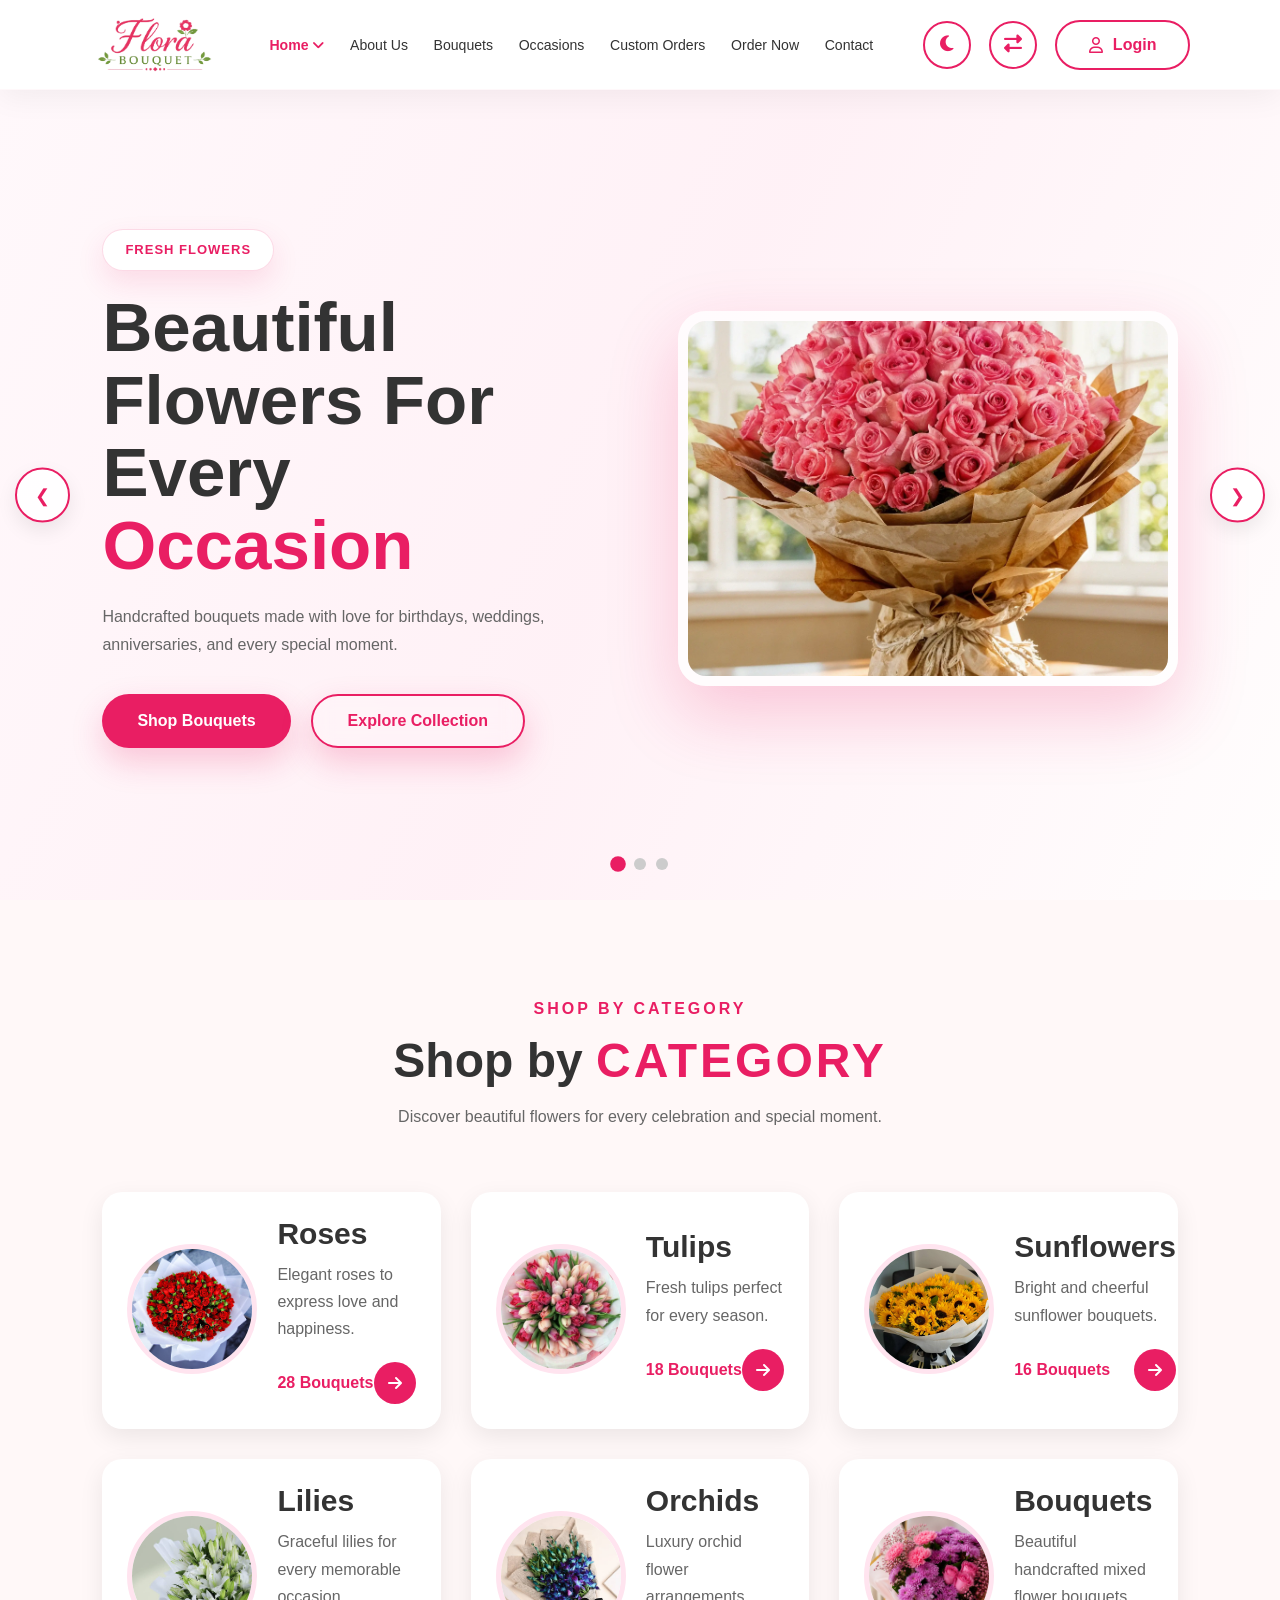
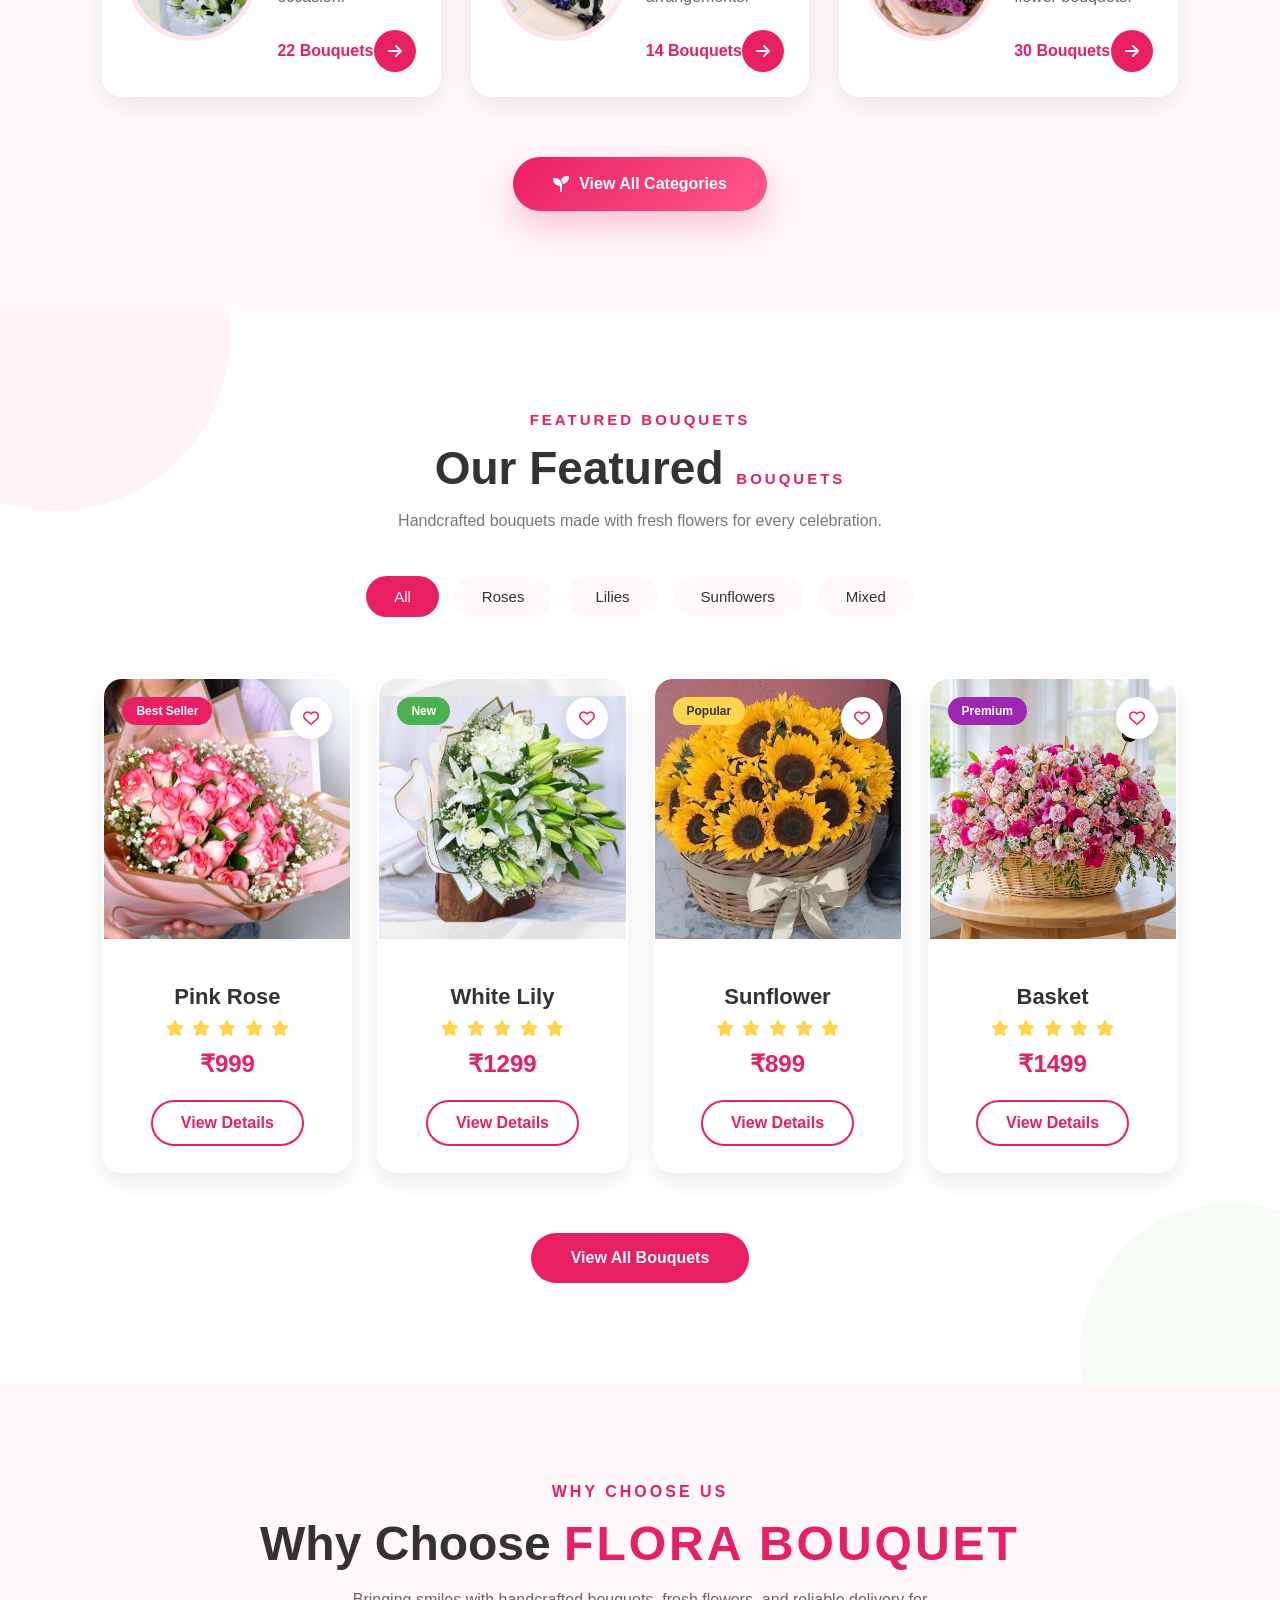
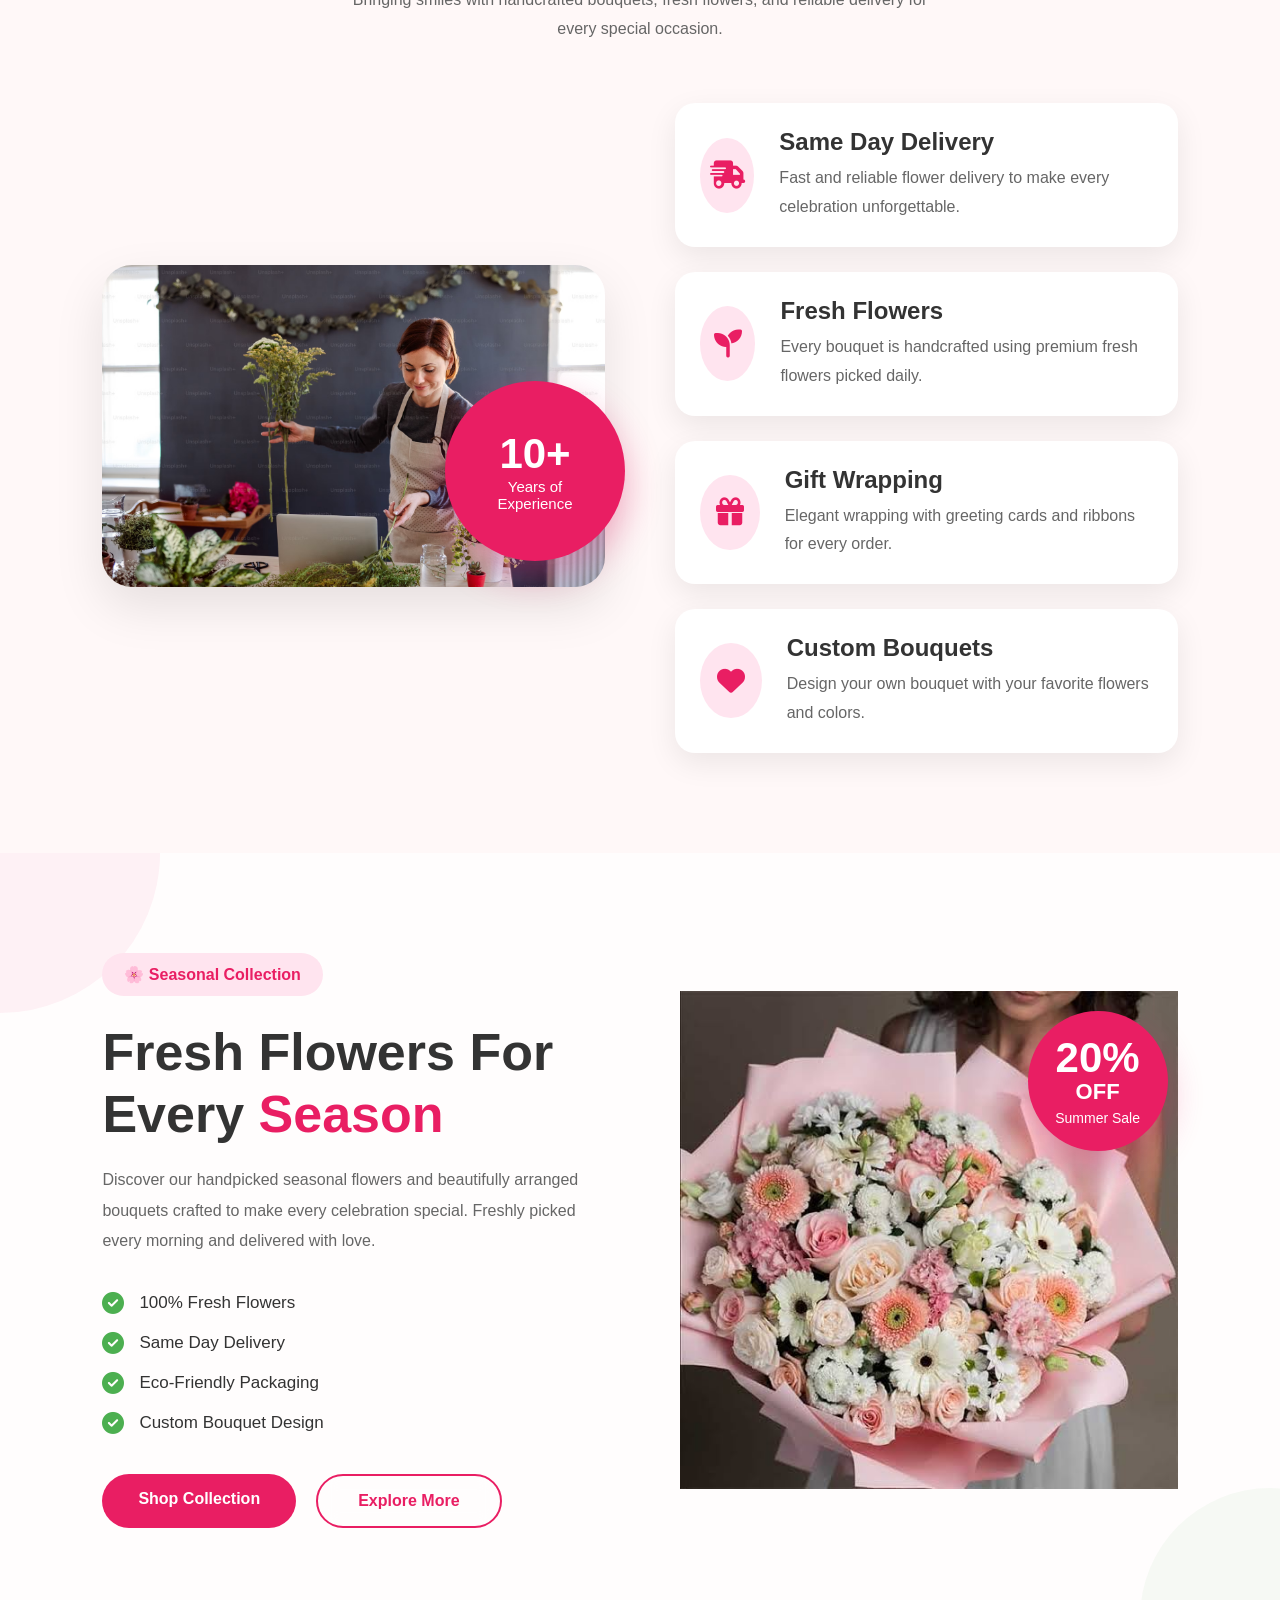
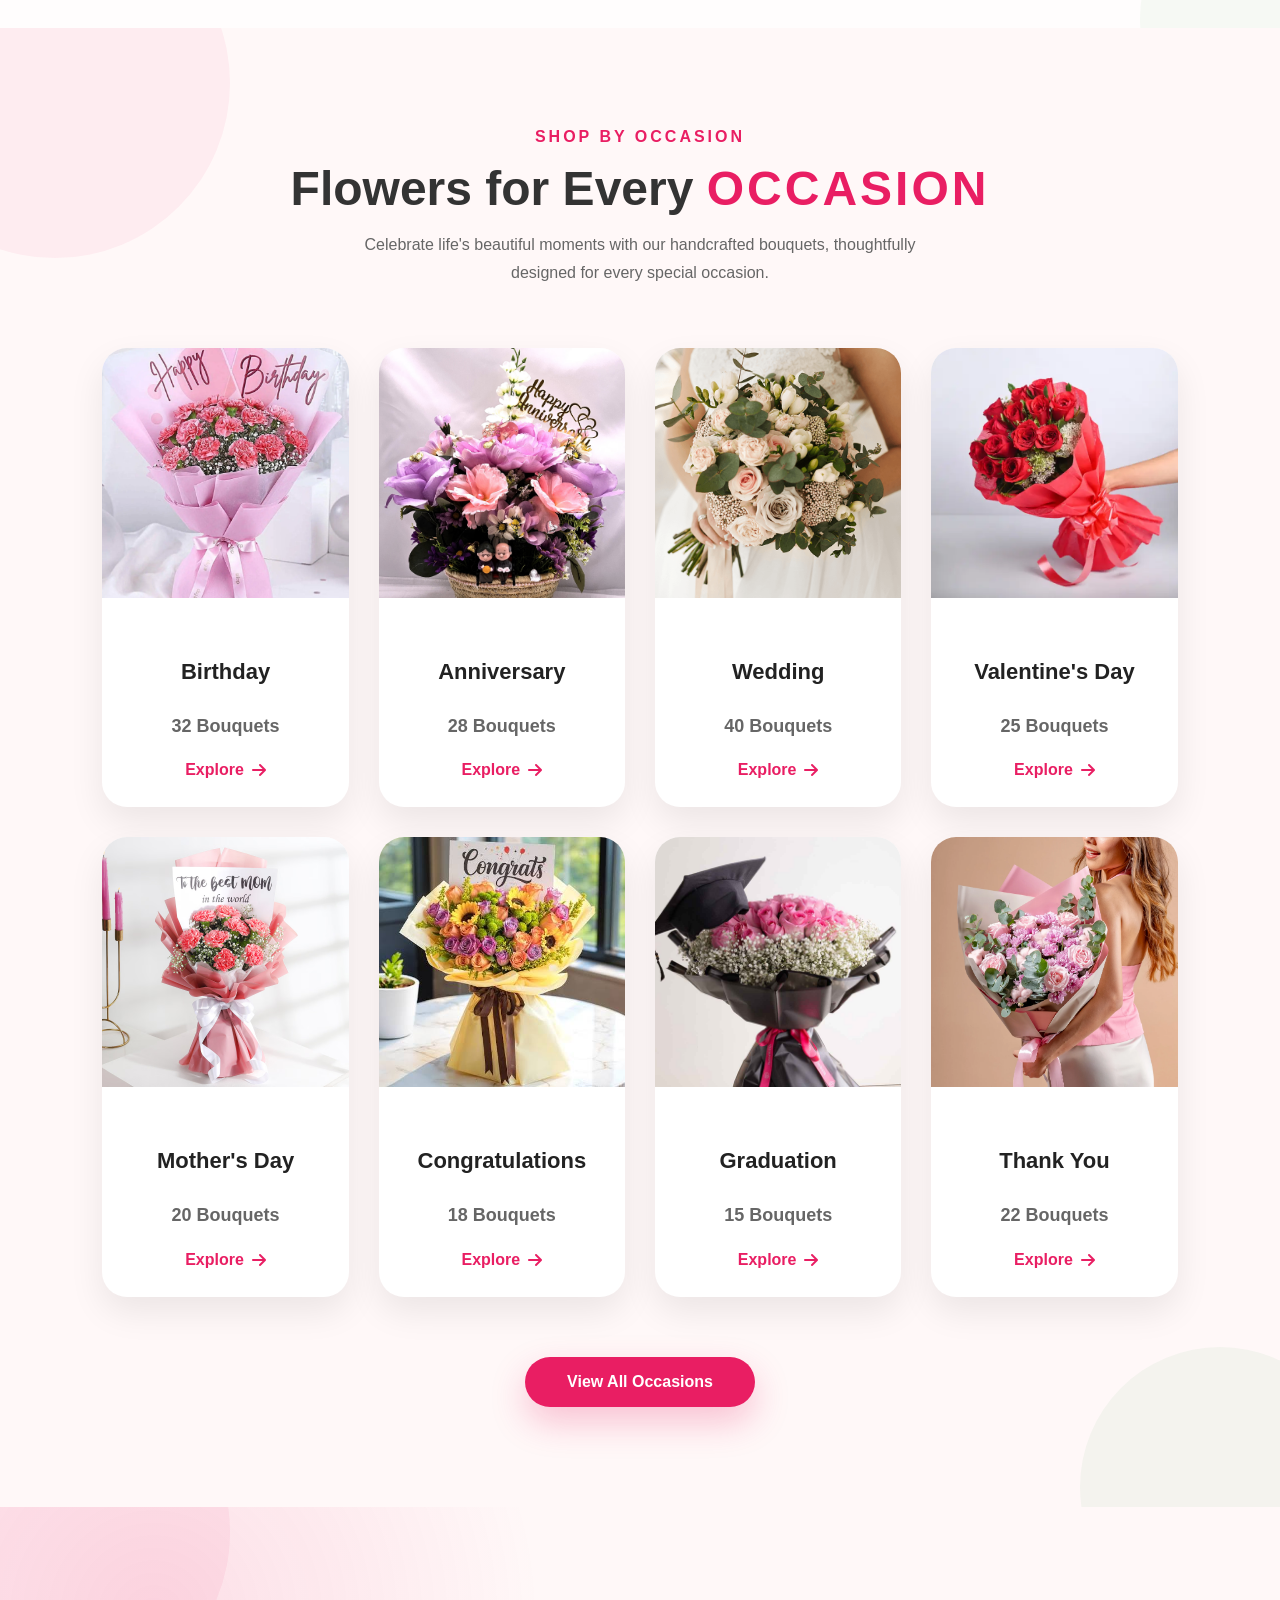
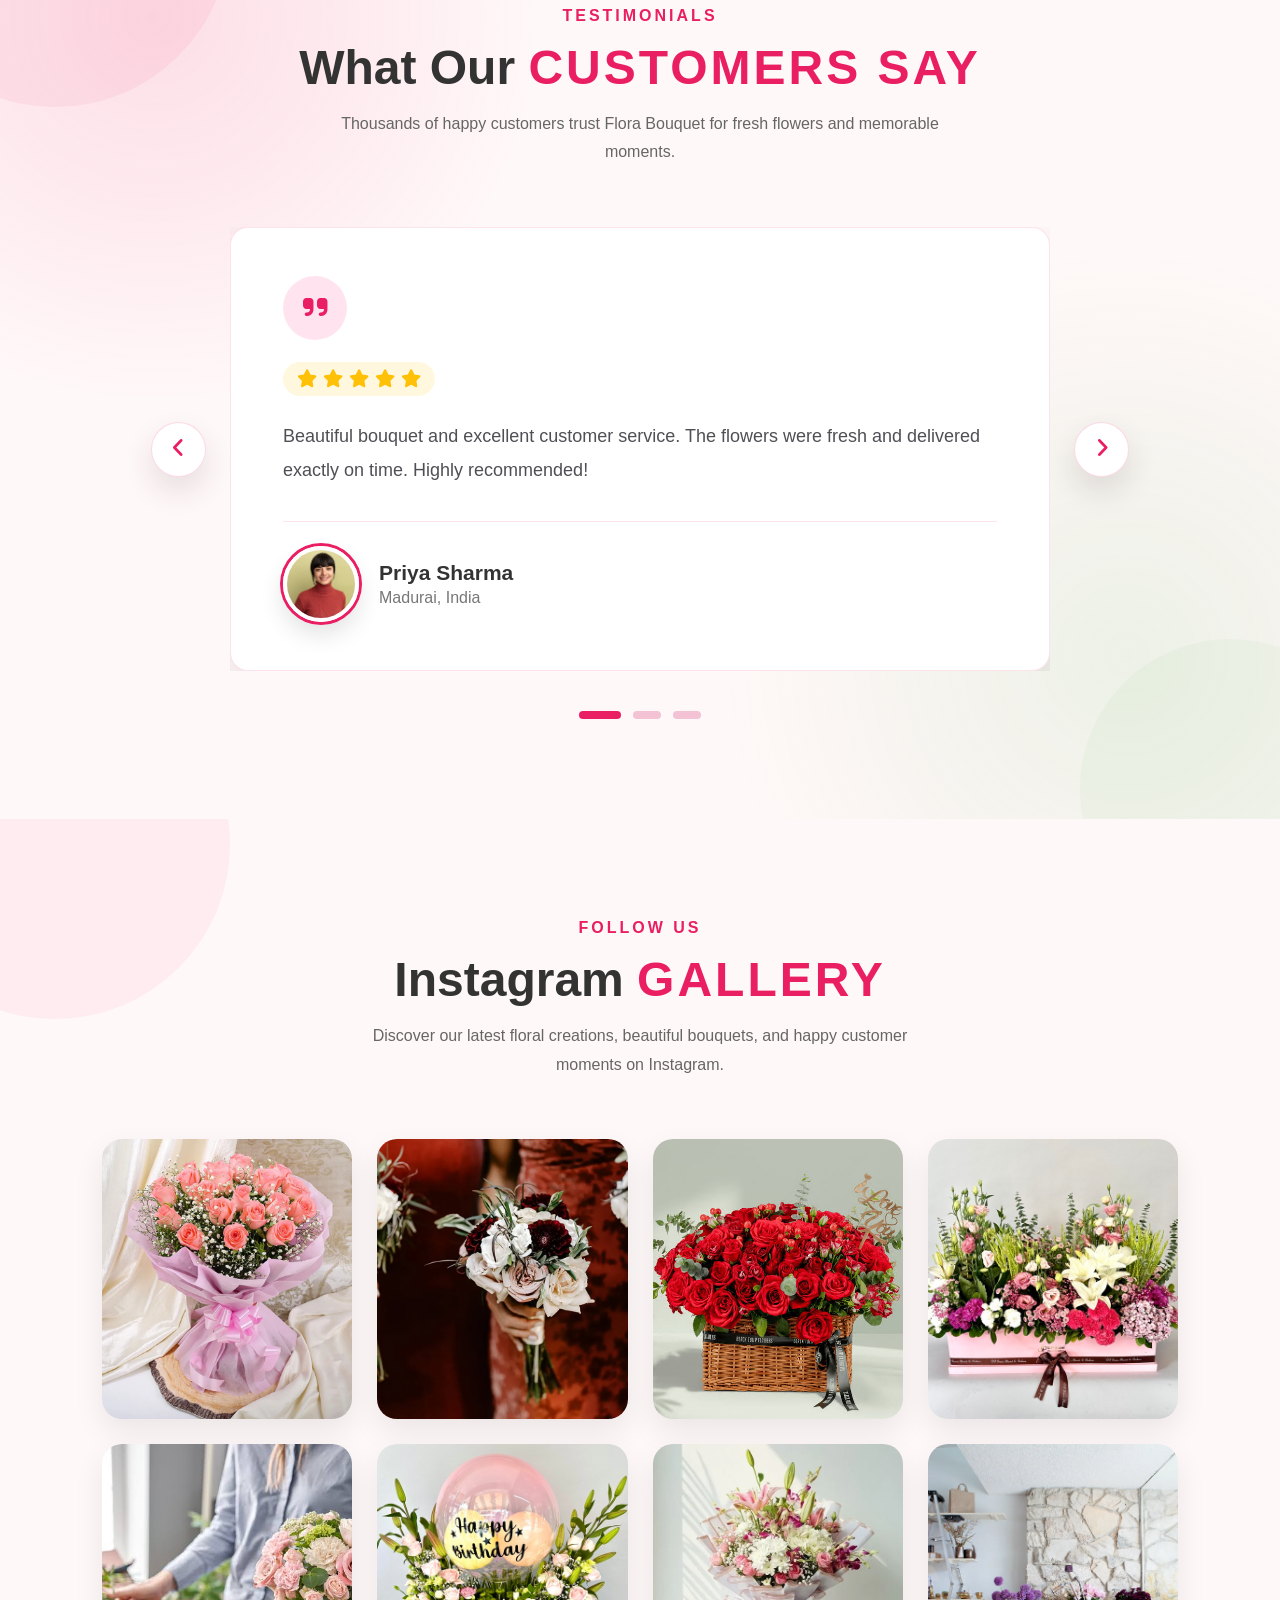
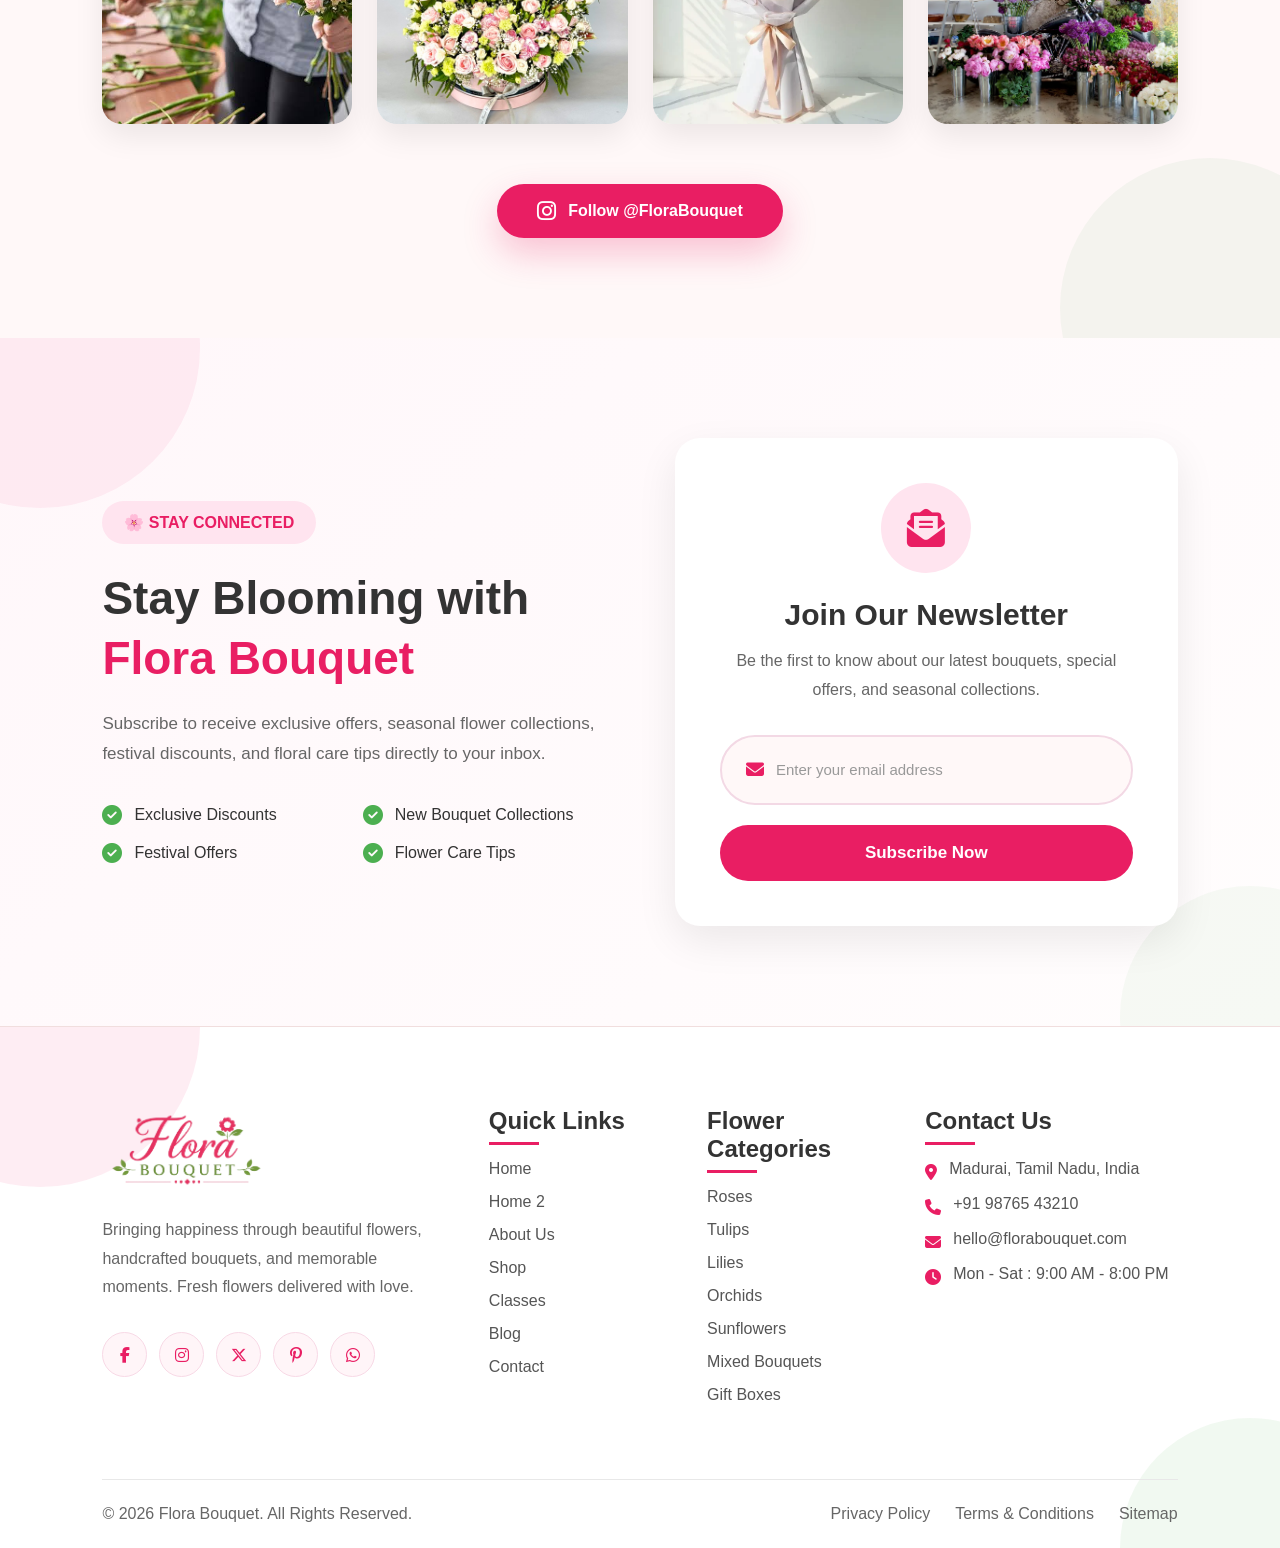
==== commit e990db2d: "Add files via upload" ====
--- a/index.html
+++ b/index.html
@@ -5,9 +5,11 @@
 <meta charset="UTF-8">
 <meta name="viewport" content="width=device-width, initial-scale=1.0">
 
-<title>Flora Bouquet</title>
-
-<link rel="stylesheet" href="css/style.css">
+<title>Flora Bouquet</title>
+
+<link rel="icon" type="image/png" href="images/logo.png">
+
+<link rel="stylesheet" href="css/style.css">
 
 <link rel="preconnect" href="https://fonts.googleapis.com">
 <link rel="preconnect" href="https://fonts.gstatic.com" crossorigin>
--- a/css/style.css
+++ b/css/style.css
@@ -7823,6 +7823,11 @@
 .occasion-card{
 
     position:relative;
+    display:flex;
+
+    flex-direction:column;
+
+    align-items:center;
 
 }
 
@@ -7856,13 +7861,26 @@
 
 .occasion-content h3{
 
-    font-size:24px;
-
-    color:#333;
-
-    margin-bottom:15px;
-
-    transition:.3s;
+    text-align:center;
+
+    display:flex;
+
+    justify-content:center;
+
+    align-items:center;
+
+    min-height:60px;      /* Keeps all headings aligned */
+
+    margin:20px 0 15px;
+
+    font-size:22px;
+
+    font-weight:700;
+
+    color:#222;
+
+    line-height:1.3;
+
 
 }
 
@@ -9369,8 +9387,41 @@
 
     text-align:left;
 
-    margin-bottom:30px;
-
+    width:max-content;
+
+    max-width:100%;
+
+    margin:0 auto 30px;
+
+    padding:0;
+
+}
+
+/* Final occasion-card alignment override */
+.occasion-category .occasion-card .occasion-content{
+    align-items:center !important;
+    justify-content:center !important;
+    text-align:center !important;
+}
+
+.occasion-category .occasion-card .occasion-content h3,
+.occasion-category .occasion-card .occasion-content p,
+.occasion-category .occasion-card .occasion-rate{
+    width:100%;
+    margin-left:auto !important;
+    margin-right:auto !important;
+    text-align:center !important;
+}
+
+.occasion-category .occasion-card .occasion-content p{
+    max-width:34ch;
+}
+
+.occasion-category .occasion-card .occasion-btn{
+    align-self:center !important;
+    margin-left:auto !important;
+    margin-right:auto !important;
+    text-align:center !important;
 }
 
 .pricing-card ul li{
@@ -14246,7 +14297,7 @@
 
 }
 
-@media(max-width:991px){
+@media(max-width:1200px){
 
 .category-grid{
 
@@ -14347,6 +14398,37 @@
 
 flex-direction:column;
 text-align:center;
+
+}
+
+.why-features,
+.choose-features,
+.why-choose-features,
+.why-choose-list,
+.why-list,
+.benefits-list,
+.auth-benefits,
+.features-list,
+.feature-list,
+.points-list{
+
+width:max-content;
+max-width:100%;
+margin-left:auto;
+margin-right:auto;
+
+}
+
+.why-feature,
+.choose-feature,
+.why-choose-feature,
+.why-point,
+.benefit-item,
+.auth-benefit,
+.feature-item,
+.point-item{
+
+justify-content:flex-start;
 
 }
 
@@ -20435,7 +20517,15 @@
 
 .info-item{
 
-justify-content:center;
+justify-content:flex-start;
+
+width:100%;
+
+max-width:310px;
+
+margin-left:auto;
+
+margin-right:auto;
 
 }
 
@@ -20486,6 +20576,14 @@
 .info-item{
 
 justify-content:flex-start;
+
+width:100%;
+
+max-width:310px;
+
+margin-left:auto;
+
+margin-right:auto;
 
 margin-bottom:18px;
 
@@ -22572,11 +22670,19 @@
 
 }
 
-.cta-features{
+.custom-cta .cta-features{
 
 flex-direction:column;
 
-align-items:flex-start;
+align-items:stretch;
+
+width:max-content;
+
+max-width:100%;
+
+margin-left:auto;
+
+margin-right:auto;
 
 gap:15px;
 
@@ -23564,59 +23670,59 @@
 
 }
 
-/* Compact Order Now form fields */
-
-.checkout-form .checkout-helper{
-    margin-bottom:26px;
-}
-
-.checkout-form .input-box{
-    padding:10px 26px 14px;
-    gap:8px;
-    border-radius:32px;
-}
-
-.checkout-form .input-box label{
-    margin-bottom:0;
-}
-
-.checkout-form .input-box input,
-.checkout-form .input-box select,
-.checkout-form .input-box textarea{
-    padding:12px 16px;
-    min-height:48px;
-    font-size:14px;
-    border-radius:10px;
-}
-
-.checkout-form .input-box textarea{
-    height:112px;
-    min-height:112px;
-}
-
-@media (max-width:768px){
-
-.checkout-form .checkout-helper{
-    margin-bottom:30px;
-}
-
-.checkout-form .input-box{
-    padding:10px 18px 13px;
-}
-
-.checkout-form .input-box input,
-.checkout-form .input-box select,
-.checkout-form .input-box textarea{
-    padding:11px 14px;
-    min-height:46px;
-}
-
-.checkout-form .input-box textarea{
-    height:104px;
-    min-height:104px;
-}
-
-}
+/* Compact Order Now form fields */
+
+.checkout-form .checkout-helper{
+    margin-bottom:26px;
+}
+
+.checkout-form .input-box{
+    padding:10px 26px 14px;
+    gap:8px;
+    border-radius:32px;
+}
+
+.checkout-form .input-box label{
+    margin-bottom:0;
+}
+
+.checkout-form .input-box input,
+.checkout-form .input-box select,
+.checkout-form .input-box textarea{
+    padding:12px 16px;
+    min-height:48px;
+    font-size:14px;
+    border-radius:10px;
+}
+
+.checkout-form .input-box textarea{
+    height:112px;
+    min-height:112px;
+}
+
+@media (max-width:768px){
+
+.checkout-form .checkout-helper{
+    margin-bottom:30px;
+}
+
+.checkout-form .input-box{
+    padding:10px 18px 13px;
+}
+
+.checkout-form .input-box input,
+.checkout-form .input-box select,
+.checkout-form .input-box textarea{
+    padding:11px 14px;
+    min-height:46px;
+}
+
+.checkout-form .input-box textarea{
+    height:104px;
+    min-height:104px;
+}
+
+}
 /*=========================================
         PAYMENT RESPONSIVE
 =========================================*/
@@ -24399,11 +24505,13 @@
 
 .login-options{
 
-flex-direction:column;
-
-align-items:flex-start;
-
-gap:12px;
+flex-direction:row;
+
+align-items:center;
+
+justify-content:space-between;
+
+gap:16px;
 
 margin:15px 0 25px;
 
@@ -25027,24 +25135,24 @@
     box-shadow:0 14px 30px rgba(0,0,0,.35);
 }
 
-body.dark-mode .scroll-top-btn:hover{
-    background:#4CAF50;
-    color:#fff;
-}
-
-body.dark-mode .cart-summary{
-    background:transparent;
-    border:none;
-    box-shadow:none;
-}
-
-body.dark-mode .summary-head{
-    background:transparent;
-    border:none;
-}
-body.dark-mode .dropdown-menu li:hover,
-body.dark-mode .coupon,
-body.dark-mode .summary-head,
+body.dark-mode .scroll-top-btn:hover{
+    background:#4CAF50;
+    color:#fff;
+}
+
+body.dark-mode .cart-summary{
+    background:transparent;
+    border:none;
+    box-shadow:none;
+}
+
+body.dark-mode .summary-head{
+    background:transparent;
+    border:none;
+}
+body.dark-mode .dropdown-menu li:hover,
+body.dark-mode .coupon,
+body.dark-mode .summary-head,
 body.dark-mode .secure-note,
 body.dark-mode .hours-note,
 body.dark-mode .payment-security,
@@ -25073,16 +25181,16 @@
 body.dark-mode .input-box select,
 body.dark-mode .input-box textarea{
     background:#242a33;
-    color:#f4f4f5;
-    border-color:#39404c;
-}
-
-body.dark-mode .summary-head{
-    background:transparent;
-    border:none;
-}
-
-body.dark-mode input::placeholder,
+    color:#f4f4f5;
+    border-color:#39404c;
+}
+
+body.dark-mode .summary-head{
+    background:transparent;
+    border:none;
+}
+
+body.dark-mode input::placeholder,
 body.dark-mode textarea::placeholder,
 body.dark-mode .newsletter-input input::placeholder{
     color:#9ca3af;
@@ -25186,6 +25294,32 @@
     border-color:#E91E63;
 }
 
+body.dark-mode .social-login a:nth-child(1):hover,
+body.dark-mode .register-social a:nth-child(1):hover{
+    background:#DB4437;
+    border-color:#DB4437;
+    color:#fff;
+}
+
+body.dark-mode .social-login a:nth-child(2):hover,
+body.dark-mode .register-social a:nth-child(2):hover{
+    background:#1877F2;
+    border-color:#1877F2;
+    color:#fff;
+}
+
+body.dark-mode .social-login a:nth-child(3):hover,
+body.dark-mode .register-social a:nth-child(3):hover{
+    background:#000;
+    border-color:#000;
+    color:#fff;
+}
+
+body.dark-mode .social-login a:hover i,
+body.dark-mode .register-social a:hover i{
+    color:#fff;
+}
+
 body.dark-mode .category-list li a:hover,
 body.dark-mode .category-list a.active{
     color:#ff6fa3;
@@ -25489,26 +25623,26 @@
     box-shadow:0 18px 45px rgba(0,0,0,.45);
 }
 
-.auth-theme-btn,
-.auth-rtl-btn{
-    position:absolute;
-    top:24px;
-    right:24px;
-    width:48px;
-    height:48px;
+.auth-theme-btn,
+.auth-rtl-btn{
+    position:absolute;
+    top:22px;
+    right:22px;
+    width:40px;
+    height:40px;
     border-radius:50%;
     border:2px solid #E91E63;
     background:#fff;
     color:#E91E63;
-    font-size:18px;
+    font-size:15px;
     cursor:pointer;
     z-index:1000;
     transition:.3s;
-    box-shadow:0 10px 25px rgba(0,0,0,.12);
-}
+    box-shadow:0 10px 25px rgba(0,0,0,.12);
+}
 
 .auth-rtl-btn{
-    right:84px;
+    right:70px;
 }
 
 .auth-theme-btn:hover,
@@ -25525,22 +25659,22 @@
     border-color:#ff6fa3;
 }
 
-body.dark-mode .auth-theme-btn:hover,
-body.dark-mode .auth-rtl-btn:hover,
-body.dark-mode .auth-rtl-btn.active{
-    background:#E91E63;
-    color:#fff;
-    border-color:#E91E63;
-}
-
-body:has(.auth-theme-btn),
-body:has(.auth-rtl-btn){
-    position:relative;
-}
-
-/*=========================================
-            RTL SUPPORT
-=========================================*/
+body.dark-mode .auth-theme-btn:hover,
+body.dark-mode .auth-rtl-btn:hover,
+body.dark-mode .auth-rtl-btn.active{
+    background:#E91E63;
+    color:#fff;
+    border-color:#E91E63;
+}
+
+body:has(.auth-theme-btn),
+body:has(.auth-rtl-btn){
+    position:relative;
+}
+
+/*=========================================
+            RTL SUPPORT
+=========================================*/
 
 html[dir="rtl"]{
     direction:rtl;
@@ -25586,84 +25720,84 @@
 
 html[dir="rtl"] .auth-theme-btn{
     right:auto;
-    left:24px;
-}
-
-html[dir="rtl"] .auth-rtl-btn{
-    right:auto;
-    left:84px;
-}
-
-@media(max-width:768px){
-    .auth-theme-btn,
-    .auth-rtl-btn{
-        top:14px;
-        width:42px;
-        height:42px;
-        font-size:16px;
-        z-index:1200;
-    }
-
-    .auth-theme-btn{
-        right:18px;
-    }
-
-    .auth-rtl-btn{
-        right:68px;
-    }
-
-    .login-section,
-    .register-section{
-        padding-top:78px;
-    }
-
-    html[dir="rtl"] .auth-theme-btn{
-        right:auto;
-        left:18px;
-    }
-
-    html[dir="rtl"] .auth-rtl-btn{
-        right:auto;
-        left:68px;
-    }
-}
-
-@media(max-width:480px){
-    .auth-theme-btn,
-    .auth-rtl-btn{
-        top:12px;
-        width:40px;
-        height:40px;
-        font-size:15px;
-    }
-
-    .auth-theme-btn{
-        right:16px;
-    }
-
-    .auth-rtl-btn{
-        right:62px;
-    }
-
-    .login-section,
-    .register-section{
-        padding-top:68px;
-    }
-
-    html[dir="rtl"] .auth-theme-btn{
-        right:auto;
-        left:16px;
-    }
-
-    html[dir="rtl"] .auth-rtl-btn{
-        right:auto;
-        left:62px;
-    }
-}
-
-/*=========================================
-        OCCASION CTA READABILITY
-=========================================*/
+    left:22px;
+}
+
+html[dir="rtl"] .auth-rtl-btn{
+    right:auto;
+    left:70px;
+}
+
+@media(max-width:768px){
+    .auth-theme-btn,
+    .auth-rtl-btn{
+        top:14px;
+        width:42px;
+        height:42px;
+        font-size:16px;
+        z-index:1200;
+    }
+
+    .auth-theme-btn{
+        right:18px;
+    }
+
+    .auth-rtl-btn{
+        right:68px;
+    }
+
+    .login-section,
+    .register-section{
+        padding-top:78px;
+    }
+
+    html[dir="rtl"] .auth-theme-btn{
+        right:auto;
+        left:18px;
+    }
+
+    html[dir="rtl"] .auth-rtl-btn{
+        right:auto;
+        left:68px;
+    }
+}
+
+@media(max-width:480px){
+    .auth-theme-btn,
+    .auth-rtl-btn{
+        top:12px;
+        width:40px;
+        height:40px;
+        font-size:15px;
+    }
+
+    .auth-theme-btn{
+        right:16px;
+    }
+
+    .auth-rtl-btn{
+        right:62px;
+    }
+
+    .login-section,
+    .register-section{
+        padding-top:68px;
+    }
+
+    html[dir="rtl"] .auth-theme-btn{
+        right:auto;
+        left:16px;
+    }
+
+    html[dir="rtl"] .auth-rtl-btn{
+        right:auto;
+        left:62px;
+    }
+}
+
+/*=========================================
+        OCCASION CTA READABILITY
+=========================================*/
 
 .occasion-cta .cta-content{
     background:linear-gradient(135deg, rgba(255,248,248,.96), rgba(255,228,239,.92));
@@ -26254,11 +26388,11 @@
     max-width:100%;
 }
 
-.newsletter-input input,
-.search-box input,
-.shop-toolbar input,
-.shop-toolbar select,
-.shop-sort select,
+.newsletter-input input,
+.search-box input,
+.shop-toolbar input,
+.shop-toolbar select,
+.shop-sort select,
 .custom-form input,
 .custom-form select,
 .custom-form textarea,
@@ -26267,77 +26401,77 @@
 .contact-field textarea,
 .input-box input,
 .input-box select,
-.register-group input{
-    min-width:0;
-}
-
-.newsletter-input{
-    gap:12px;
-    align-items:center;
-    padding:8px 24px;
-    border:2px solid #f3d9e5;
-    border-radius:999px;
-}
-
-.newsletter-input i{
-    flex:0 0 auto;
-    display:flex;
-    align-items:center;
-    justify-content:center;
-    width:22px;
-    height:22px;
-    margin-right:0;
-    line-height:1;
-}
-
-.newsletter-input input{
-    min-height:46px;
-    padding:10px 0;
-    border:0;
-    border-radius:0;
-    box-shadow:none;
-    background:transparent;
-}
-
-.newsletter-box .input-box{
-    display:flex;
-    flex-direction:row;
-    align-items:center;
-    gap:12px;
-    padding:10px 24px;
-    border:2px solid #f3d9e5;
-    border-radius:999px;
-}
-
-.newsletter-box .input-box i{
-    flex:0 0 auto;
-    margin:0;
-    line-height:1;
-}
-
-.newsletter-box .input-box input{
-    min-height:46px;
-    padding:10px 0;
-    border:0;
-    border-radius:0;
-    box-shadow:none;
-    background:transparent;
-}
-
-.login-container,
-.register-container{
-    max-width:100%;
-}
-
-@media(max-width:480px){
-    .newsletter-input{
-        padding:8px 18px;
-    }
-
-    .newsletter-box .input-box{
-        padding:8px 18px;
-    }
-}
+.register-group input{
+    min-width:0;
+}
+
+.newsletter-input{
+    gap:12px;
+    align-items:center;
+    padding:8px 24px;
+    border:2px solid #f3d9e5;
+    border-radius:999px;
+}
+
+.newsletter-input i{
+    flex:0 0 auto;
+    display:flex;
+    align-items:center;
+    justify-content:center;
+    width:22px;
+    height:22px;
+    margin-right:0;
+    line-height:1;
+}
+
+.newsletter-input input{
+    min-height:46px;
+    padding:10px 0;
+    border:0;
+    border-radius:0;
+    box-shadow:none;
+    background:transparent;
+}
+
+.newsletter-box .input-box{
+    display:flex;
+    flex-direction:row;
+    align-items:center;
+    gap:12px;
+    padding:10px 24px;
+    border:2px solid #f3d9e5;
+    border-radius:999px;
+}
+
+.newsletter-box .input-box i{
+    flex:0 0 auto;
+    margin:0;
+    line-height:1;
+}
+
+.newsletter-box .input-box input{
+    min-height:46px;
+    padding:10px 0;
+    border:0;
+    border-radius:0;
+    box-shadow:none;
+    background:transparent;
+}
+
+.login-container,
+.register-container{
+    max-width:100%;
+}
+
+@media(max-width:480px){
+    .newsletter-input{
+        padding:8px 18px;
+    }
+
+    .newsletter-box .input-box{
+        padding:8px 18px;
+    }
+}
 
 @media(max-width:1200px){
     .hero,
@@ -26705,6 +26839,7 @@
     display:flex;
     flex:1;
     flex-direction:column;
+    align-items:center;
     padding:18px 16px 20px;
     text-align:center;
     justify-content:flex-start;
@@ -26714,12 +26849,17 @@
     font-size:clamp(19px, 1.35vw, 23px);
     line-height:1.25;
     min-height:auto;
+    width:100%;
+    margin-left:auto;
+    margin-right:auto;
     margin-bottom:14px;
+    text-align:center;
     overflow-wrap:normal;
 }
 
 .occasion-category .occasion-content p{
     flex:0 0 auto;
+    width:100%;
     max-width:33ch;
     min-height:calc(1.55em * 3);
     margin:0 auto 18px;
@@ -26727,6 +26867,7 @@
     font-size:14px;
     font-weight:500;
     line-height:1.55;
+    text-align:center;
     text-wrap:pretty;
     overflow-wrap:normal;
     word-break:normal;
@@ -26734,16 +26875,23 @@
 }
 
 .occasion-category .occasion-rate{
+    width:100%;
     margin-top:0;
+    margin-left:auto;
+    margin-right:auto;
     margin-bottom:14px;
     font-size:19px;
+    text-align:center;
 }
 
 .occasion-category .occasion-content .occasion-btn{
     align-self:center;
     width:auto;
+    margin-left:auto;
+    margin-right:auto;
     padding:11px 24px;
     font-size:14px;
+    text-align:center;
 }
 
 @media(max-width:991px){
@@ -26903,434 +27051,637 @@
     }
 }
 
-@media(max-width:991px){
-    .hero2-content p{
-        max-width:620px;
-        color:#424248;
-    }
-
-    .hero-features{
-        margin-top:42px;
-    }
-}
-
-/*=========================================
-        HERO AND BANNER POLISH
-=========================================*/
-
-.hero,
-.hero2,
-.about-banner,
-.bouquet-banner,
-.occasion-banner,
-.custom-banner,
-.order-banner,
-.contact-hero{
-    isolation:isolate;
-}
-
-.hero{
-    background:
-        linear-gradient(115deg, rgba(255,248,251,.96) 0%, rgba(255,240,246,.86) 50%, rgba(255,255,255,.72) 100%);
-}
-
-.hero .slide{
-    gap:clamp(36px, 6vw, 86px);
-    padding:clamp(58px, 7vw, 94px) 8% clamp(74px, 8vw, 108px);
-}
-
-.hero-content{
-    max-width:610px;
-}
-
-.sub-title,
-.hero-tag,
-.banner-tag,
-.banner-subtitle,
-.occasion-content .banner-subtitle,
-.contact-hero-content span{
-    display:inline-flex;
-    align-items:center;
-    width:max-content;
-    max-width:100%;
-    min-height:42px;
-    padding:10px 22px;
-    border:1px solid rgba(255,255,255,.34);
-    border-radius:999px;
-    background:rgba(255,255,255,.18);
-    color:#fff;
-    font-size:13px;
-    font-weight:700;
-    letter-spacing:1px;
-    line-height:1.35;
-    text-transform:uppercase;
-    backdrop-filter:blur(12px);
-    -webkit-backdrop-filter:blur(12px);
-    box-shadow:0 12px 30px rgba(13,17,23,.12);
-}
-
-.hero .sub-title,
-.hero2 .hero-tag{
-    border-color:rgba(233,30,99,.16);
-    background:#fff;
-    color:#E91E63;
-    box-shadow:0 12px 28px rgba(233,30,99,.12);
-}
-
-.hero-content h1,
-.hero2-content h1,
-.banner-content h1,
-.occasion-banner .occasion-content h1,
-.custom-banner-content h1,
-.order-banner-content h1,
-.contact-hero-content h1{
-    max-width:12ch;
-    font-size:clamp(42px, 5.4vw, 72px);
-    line-height:1.05;
-    margin-bottom:22px;
-    font-weight:700;
-}
-
-.banner-content h1,
-.occasion-content h1,
-.custom-banner-content h1{
-    max-width:14ch;
-    margin-left:auto;
-    margin-right:auto;
-}
-
-.order-banner-content h1,
-.contact-hero-content h1{
-    max-width:11ch;
-}
-
-.hero-content p,
-.hero2-content p,
-.banner-content p,
-.occasion-banner .occasion-content p,
-.custom-banner-content p,
-.order-banner-content p,
-.contact-hero-content p{
-    max-width:64ch;
-    font-size:clamp(16px, 1.25vw, 19px);
-    line-height:1.75;
-}
-
-.hero-image{
-    align-items:center;
-}
-
-.hero-image img{
-    aspect-ratio:4 / 3;
-    object-fit:cover;
-    border:10px solid rgba(255,255,255,.76);
-    border-radius:28px;
-    box-shadow:0 28px 70px rgba(233,30,99,.22);
-}
-
-.hero2{
-    min-height:calc(100svh - 90px);
-    padding:clamp(72px, 8vw, 110px) 6%;
-}
-
-.hero2::before,
-.hero2::after,
-.occasion-banner::before,
-.occasion-banner::after,
-.custom-banner::before,
-.custom-banner::after,
-.bouquet-banner::before,
-.bouquet-banner::after{
-    opacity:.45;
-}
-
-.hero2-container{
-    min-height:clamp(520px, 68svh, 720px);
-    padding:clamp(44px, 6vw, 76px);
-    border:1px solid rgba(255,255,255,.58);
-    border-radius:28px;
-    box-shadow:0 28px 80px rgba(72,18,43,.16);
-}
-
-.hero2-image::before{
-    background:linear-gradient(90deg, rgba(255,248,248,.98) 0%, rgba(255,248,248,.82) 46%, rgba(255,248,248,.18) 100%);
-}
-
-.hero-features{
-    gap:18px;
-    flex-wrap:wrap;
-}
-
-.hero-features div{
-    min-width:132px;
-    padding:16px 18px;
-    border:1px solid rgba(233,30,99,.12);
-    border-radius:16px;
-    background:rgba(255,255,255,.72);
-    box-shadow:0 14px 32px rgba(233,30,99,.09);
-}
-
-.hero-features h3{
-    font-size:clamp(24px, 2.3vw, 34px);
-}
-
-.about-banner,
-.bouquet-banner,
-.occasion-banner,
-.custom-banner,
-.order-banner,
-.contact-hero{
-    height:auto;
-    min-height:clamp(500px, 68svh, 690px);
-    padding:clamp(88px, 10vw, 128px) 8%;
-    background-position:center;
-}
-
-.banner-overlay,
-.occasion-overlay,
-.custom-overlay,
-.order-banner::before{
-    background:linear-gradient(90deg, rgba(12,14,18,.78) 0%, rgba(38,13,26,.58) 52%, rgba(12,14,18,.36) 100%);
-}
-
-.contact-hero{
-    background:
-        linear-gradient(90deg, rgba(12,14,18,.78) 0%, rgba(38,13,26,.54) 54%, rgba(12,14,18,.35) 100%),
-        url("../images/cta-bg.jpg") center/cover no-repeat;
-}
-
-.banner-content,
-.occasion-banner .occasion-content,
-.custom-banner-content{
-    max-width:940px;
-}
-
-.order-banner-content,
-.contact-hero-content{
-    max-width:720px;
-}
-
-.breadcrumb{
-    width:max-content;
-    max-width:100%;
-    margin:0 auto;
-    padding:10px 18px;
-    border:1px solid rgba(255,255,255,.2);
-    border-radius:999px;
-    background:rgba(255,255,255,.12);
-    backdrop-filter:blur(10px);
-    -webkit-backdrop-filter:blur(10px);
-}
-
-.banner-feature{
-    min-height:48px;
-    box-shadow:0 14px 30px rgba(0,0,0,.14);
-}
-
-.hero-btn a,
-.hero-buttons a,
-.banner-buttons a,
-.contact-hero-actions a{
-    display:inline-flex;
-    align-items:center;
-    justify-content:center;
-    min-height:52px;
-    box-shadow:0 14px 32px rgba(233,30,99,.22);
-}
-
-.btn-outline,
-.explore-btn,
-.contact-outline-btn,
-.order-banner .contact-btn{
-    background:rgba(255,255,255,.12);
-    backdrop-filter:blur(10px);
-    -webkit-backdrop-filter:blur(10px);
-}
-
-body.dark-mode .hero{
-    background:linear-gradient(115deg, #111317 0%, #171a20 54%, #1f242d 100%);
-}
-
-body.dark-mode .hero .sub-title,
-body.dark-mode .hero2 .hero-tag,
-body.dark-mode .hero-features div{
-    background:#1f242d;
-    border-color:#303641;
-    color:#ff7bad;
-    box-shadow:0 18px 44px rgba(0,0,0,.28);
-}
-
-body.dark-mode .hero2-container{
-    border-color:#303641;
-    box-shadow:0 28px 80px rgba(0,0,0,.35);
-}
-
-body.dark-mode .hero2-image::before{
-    background:linear-gradient(90deg, rgba(17,19,23,.98) 0%, rgba(17,19,23,.82) 48%, rgba(17,19,23,.28) 100%);
-}
-
-body.dark-mode .hero-image img{
-    border-color:rgba(48,54,65,.9);
-    box-shadow:0 28px 70px rgba(0,0,0,.42);
-}
-
-@media(max-width:991px){
-    .hero .slide,
-    .hero .slide.active{
-        flex-direction:column-reverse;
-        text-align:center;
-        gap:28px;
-    }
-
-    .hero-content,
-    .hero2-content,
-    .order-banner-content,
-    .contact-hero-content{
-        max-width:720px;
-        text-align:center;
-        margin-left:auto;
-        margin-right:auto;
-    }
-
-    .hero-content h1,
-    .hero2-content h1,
-    .order-banner-content h1,
-    .contact-hero-content h1{
-        max-width:13ch;
-        margin-left:auto;
-        margin-right:auto;
-    }
-
-    .hero-content p,
-    .hero2-content p,
-    .order-banner-content p,
-    .contact-hero-content p{
-        margin-left:auto;
-        margin-right:auto;
-    }
-
-    .hero-btn,
-    .hero-buttons,
-    .banner-features,
-    .order-banner .banner-buttons,
-    .contact-hero-actions{
-        justify-content:center;
-        width:100%;
-    }
-
-    .hero-image img{
-        max-width:min(520px, 100%);
-        max-height:none;
-    }
-
-    .hero2-container{
-        min-height:auto;
-        padding:44px 28px;
-    }
-
-    .hero2-image::before{
-        background:rgba(255,248,248,.86);
-    }
-
-    body.dark-mode .hero2-image::before{
-        background:rgba(17,19,23,.86);
-    }
-}
-
-@media(max-width:640px){
-    .hero,
-    .hero2,
-    .about-banner,
-    .bouquet-banner,
-    .occasion-banner,
-    .custom-banner,
-    .order-banner,
-    .contact-hero{
-        padding-left:20px;
-        padding-right:20px;
-    }
-
-    .hero .slide{
-        padding:36px 20px 64px;
-    }
-
-    .hero-content h1,
-    .hero2-content h1,
-    .banner-content h1,
-    .occasion-banner .occasion-content h1,
-    .custom-banner-content h1,
-    .order-banner-content h1,
-    .contact-hero-content h1{
-        max-width:100%;
-        font-size:clamp(32px, 10vw, 42px);
-        line-height:1.12;
-    }
-
-    .sub-title,
-    .hero-tag,
-    .banner-tag,
-    .banner-subtitle,
-    .occasion-content .banner-subtitle,
-    .contact-hero-content span{
-        width:auto;
-        justify-content:center;
-        white-space:normal;
-    }
-
-    .hero-image img{
-        border-width:7px;
-        border-radius:20px;
-    }
-
-    .hero-features{
-        width:100%;
-        gap:12px;
-    }
-
-    .hero-features div{
-        flex:1 1 100%;
-        min-width:0;
-    }
-
-    .breadcrumb{
-        width:100%;
-        justify-content:center;
-        font-size:15px;
-    }
-
-    .banner-feature{
-        width:100%;
-        justify-content:center;
-    }
-}
-
-/* Keep occasion CTA feature icons aligned on mobile */
-.occasion-cta .cta-features{
-    align-items:center;
-}
-
-.occasion-cta .feature{
-    display:grid;
-    grid-template-columns:22px 1fr;
-    align-items:center;
-    justify-content:start;
-    column-gap:12px;
-    text-align:left;
-}
-
-.occasion-cta .feature i{
-    width:22px;
-    text-align:center;
-}
-
-.occasion-cta .feature span{
-    line-height:1.35;
-}
-
-@media(max-width:768px){
-    .occasion-cta .feature{
-        width:min(100%, 300px);
-        justify-content:start;
-        padding:14px 22px;
-    }
-}
+@media(max-width:991px){
+    .hero2-content p{
+        max-width:620px;
+        color:#424248;
+    }
+
+    .hero-features{
+        margin-top:42px;
+    }
+}
+
+/*=========================================
+        HERO AND BANNER POLISH
+=========================================*/
+
+.hero,
+.hero2,
+.about-banner,
+.bouquet-banner,
+.occasion-banner,
+.custom-banner,
+.order-banner,
+.contact-hero{
+    isolation:isolate;
+}
+
+.hero{
+    background:
+        linear-gradient(115deg, rgba(255,248,251,.96) 0%, rgba(255,240,246,.86) 50%, rgba(255,255,255,.72) 100%);
+}
+
+.hero .slide{
+    gap:clamp(36px, 6vw, 86px);
+    padding:clamp(58px, 7vw, 94px) 8% clamp(74px, 8vw, 108px);
+}
+
+.hero-content{
+    max-width:610px;
+}
+
+.sub-title,
+.hero-tag,
+.banner-tag,
+.banner-subtitle,
+.occasion-content .banner-subtitle,
+.contact-hero-content span{
+    display:inline-flex;
+    align-items:center;
+    width:max-content;
+    max-width:100%;
+    min-height:42px;
+    padding:10px 22px;
+    border:1px solid rgba(255,255,255,.34);
+    border-radius:999px;
+    background:rgba(255,255,255,.18);
+    color:#fff;
+    font-size:13px;
+    font-weight:700;
+    letter-spacing:1px;
+    line-height:1.35;
+    text-transform:uppercase;
+    backdrop-filter:blur(12px);
+    -webkit-backdrop-filter:blur(12px);
+    box-shadow:0 12px 30px rgba(13,17,23,.12);
+}
+
+.hero .sub-title,
+.hero2 .hero-tag{
+    border-color:rgba(233,30,99,.16);
+    background:#fff;
+    color:#E91E63;
+    box-shadow:0 12px 28px rgba(233,30,99,.12);
+}
+
+.hero-content h1,
+.hero2-content h1,
+.banner-content h1,
+.occasion-banner .occasion-content h1,
+.custom-banner-content h1,
+.order-banner-content h1,
+.contact-hero-content h1{
+    max-width:12ch;
+    font-size:clamp(42px, 5.4vw, 72px);
+    line-height:1.05;
+    margin-bottom:22px;
+    font-weight:700;
+}
+
+.banner-content h1,
+.occasion-content h1,
+.custom-banner-content h1{
+    max-width:14ch;
+    margin-left:auto;
+    margin-right:auto;
+}
+
+.order-banner-content h1,
+.contact-hero-content h1{
+    max-width:11ch;
+}
+
+.hero-content p,
+.hero2-content p,
+.banner-content p,
+.occasion-banner .occasion-content p,
+.custom-banner-content p,
+.order-banner-content p,
+.contact-hero-content p{
+    max-width:64ch;
+    font-size:clamp(16px, 1.25vw, 19px);
+    line-height:1.75;
+}
+
+.hero-image{
+    align-items:center;
+}
+
+.hero-image img{
+    aspect-ratio:4 / 3;
+    object-fit:cover;
+    border:10px solid rgba(255,255,255,.76);
+    border-radius:28px;
+    box-shadow:0 28px 70px rgba(233,30,99,.22);
+}
+
+.hero2{
+    min-height:calc(100svh - 90px);
+    padding:clamp(72px, 8vw, 110px) 6%;
+}
+
+.hero2::before,
+.hero2::after,
+.occasion-banner::before,
+.occasion-banner::after,
+.custom-banner::before,
+.custom-banner::after,
+.bouquet-banner::before,
+.bouquet-banner::after{
+    opacity:.45;
+}
+
+.hero2-container{
+    min-height:clamp(520px, 68svh, 720px);
+    padding:clamp(44px, 6vw, 76px);
+    border:1px solid rgba(255,255,255,.58);
+    border-radius:28px;
+    box-shadow:0 28px 80px rgba(72,18,43,.16);
+}
+
+.hero2-image::before{
+    background:linear-gradient(90deg, rgba(255,248,248,.98) 0%, rgba(255,248,248,.82) 46%, rgba(255,248,248,.18) 100%);
+}
+
+.hero-features{
+    gap:18px;
+    flex-wrap:wrap;
+}
+
+.hero-features div{
+    min-width:132px;
+    padding:16px 18px;
+    border:1px solid rgba(233,30,99,.12);
+    border-radius:16px;
+    background:rgba(255,255,255,.72);
+    box-shadow:0 14px 32px rgba(233,30,99,.09);
+}
+
+.hero-features h3{
+    font-size:clamp(24px, 2.3vw, 34px);
+}
+
+.about-banner,
+.bouquet-banner,
+.occasion-banner,
+.custom-banner,
+.order-banner,
+.contact-hero{
+    height:auto;
+    min-height:clamp(500px, 68svh, 690px);
+    padding:clamp(88px, 10vw, 128px) 8%;
+    background-position:center;
+}
+
+.banner-overlay,
+.occasion-overlay,
+.custom-overlay,
+.order-banner::before{
+    background:linear-gradient(90deg, rgba(12,14,18,.78) 0%, rgba(38,13,26,.58) 52%, rgba(12,14,18,.36) 100%);
+}
+
+.contact-hero{
+    background:
+        linear-gradient(90deg, rgba(12,14,18,.78) 0%, rgba(38,13,26,.54) 54%, rgba(12,14,18,.35) 100%),
+        url("../images/cta-bg.jpg") center/cover no-repeat;
+}
+
+.banner-content,
+.occasion-banner .occasion-content,
+.custom-banner-content{
+    max-width:940px;
+}
+
+.order-banner-content,
+.contact-hero-content{
+    max-width:720px;
+}
+
+.breadcrumb{
+    width:max-content;
+    max-width:100%;
+    margin:0 auto;
+    padding:10px 18px;
+    border:1px solid rgba(255,255,255,.2);
+    border-radius:999px;
+    background:rgba(255,255,255,.12);
+    backdrop-filter:blur(10px);
+    -webkit-backdrop-filter:blur(10px);
+}
+
+.banner-feature{
+    min-height:48px;
+    box-shadow:0 14px 30px rgba(0,0,0,.14);
+}
+
+.hero-btn a,
+.hero-buttons a,
+.banner-buttons a,
+.contact-hero-actions a{
+    display:inline-flex;
+    align-items:center;
+    justify-content:center;
+    min-height:52px;
+    box-shadow:0 14px 32px rgba(233,30,99,.22);
+}
+
+.btn-outline,
+.explore-btn,
+.contact-outline-btn,
+.order-banner .contact-btn{
+    background:rgba(255,255,255,.12);
+    backdrop-filter:blur(10px);
+    -webkit-backdrop-filter:blur(10px);
+}
+
+body.dark-mode .hero{
+    background:linear-gradient(115deg, #111317 0%, #171a20 54%, #1f242d 100%);
+}
+
+body.dark-mode .hero .sub-title,
+body.dark-mode .hero2 .hero-tag,
+body.dark-mode .hero-features div{
+    background:#1f242d;
+    border-color:#303641;
+    color:#ff7bad;
+    box-shadow:0 18px 44px rgba(0,0,0,.28);
+}
+
+body.dark-mode .hero2-container{
+    border-color:#303641;
+    box-shadow:0 28px 80px rgba(0,0,0,.35);
+}
+
+body.dark-mode .hero2-image::before{
+    background:linear-gradient(90deg, rgba(17,19,23,.98) 0%, rgba(17,19,23,.82) 48%, rgba(17,19,23,.28) 100%);
+}
+
+body.dark-mode .hero-image img{
+    border-color:rgba(48,54,65,.9);
+    box-shadow:0 28px 70px rgba(0,0,0,.42);
+}
+
+@media(max-width:991px){
+    .hero .slide,
+    .hero .slide.active{
+        flex-direction:column-reverse;
+        text-align:center;
+        gap:28px;
+    }
+
+    .hero-content,
+    .hero2-content,
+    .order-banner-content,
+    .contact-hero-content{
+        max-width:720px;
+        text-align:center;
+        margin-left:auto;
+        margin-right:auto;
+    }
+
+    .hero-content h1,
+    .hero2-content h1,
+    .order-banner-content h1,
+    .contact-hero-content h1{
+        max-width:13ch;
+        margin-left:auto;
+        margin-right:auto;
+    }
+
+    .hero-content p,
+    .hero2-content p,
+    .order-banner-content p,
+    .contact-hero-content p{
+        margin-left:auto;
+        margin-right:auto;
+    }
+
+    .hero-btn,
+    .hero-buttons,
+    .banner-features,
+    .order-banner .banner-buttons,
+    .contact-hero-actions{
+        justify-content:center;
+        width:100%;
+    }
+
+    .hero-image img{
+        max-width:min(520px, 100%);
+        max-height:none;
+    }
+
+    .hero2-container{
+        min-height:auto;
+        padding:44px 28px;
+    }
+
+    .hero2-image::before{
+        background:rgba(255,248,248,.86);
+    }
+
+    body.dark-mode .hero2-image::before{
+        background:rgba(17,19,23,.86);
+    }
+}
+
+@media(max-width:640px){
+    .hero,
+    .hero2,
+    .about-banner,
+    .bouquet-banner,
+    .occasion-banner,
+    .custom-banner,
+    .order-banner,
+    .contact-hero{
+        padding-left:20px;
+        padding-right:20px;
+    }
+
+    .hero .slide{
+        padding:36px 20px 64px;
+    }
+
+    .hero-content h1,
+    .hero2-content h1,
+    .banner-content h1,
+    .occasion-banner .occasion-content h1,
+    .custom-banner-content h1,
+    .order-banner-content h1,
+    .contact-hero-content h1{
+        max-width:100%;
+        font-size:clamp(32px, 10vw, 42px);
+        line-height:1.12;
+    }
+
+    .sub-title,
+    .hero-tag,
+    .banner-tag,
+    .banner-subtitle,
+    .occasion-content .banner-subtitle,
+    .contact-hero-content span{
+        width:auto;
+        justify-content:center;
+        white-space:normal;
+    }
+
+    .hero-image img{
+        border-width:7px;
+        border-radius:20px;
+    }
+
+    .hero-features{
+        width:100%;
+        gap:12px;
+    }
+
+    .hero-features div{
+        flex:1 1 100%;
+        min-width:0;
+    }
+
+    .breadcrumb{
+        width:100%;
+        justify-content:center;
+        font-size:15px;
+    }
+
+    .banner-feature{
+        width:100%;
+        justify-content:center;
+    }
+}
+
+/* Keep occasion CTA feature icons aligned on mobile */
+.occasion-cta .cta-features{
+    align-items:center;
+}
+
+.occasion-cta .feature{
+    display:grid;
+    grid-template-columns:22px 1fr;
+    align-items:center;
+    justify-content:start;
+    column-gap:12px;
+    text-align:left;
+}
+
+.occasion-cta .feature i{
+    width:22px;
+    text-align:center;
+}
+
+.occasion-cta .feature span{
+    line-height:1.35;
+}
+
+@media(max-width:768px){
+    .occasion-cta .feature{
+        width:min(100%, 300px);
+        justify-content:start;
+        padding:14px 22px;
+    }
+}
+
+/* Keep Our Artists card images fully visible on mobile, tablet, iPad mini, and iPad Pro */
+@media (max-width:991px), (max-width:1366px) and (pointer:coarse){
+    .artist-card .artist-image{
+        background:#fff7fb;
+    }
+
+    .artist-card .artist-image img{
+        object-fit:contain !important;
+        object-position:center center !important;
+        background:#fff7fb;
+    }
+
+    .artist-card:hover .artist-image img{
+        transform:none !important;
+    }
+}
+
+/* Home 2 iPad readability */
+@media (max-width:1366px) and (pointer:coarse){
+    .hero2::before,
+    .hero2::after{
+        z-index:0;
+        pointer-events:none;
+    }
+
+    .hero2 .hero-slider,
+    .hero2 .hero2-container{
+        position:relative;
+        z-index:2;
+    }
+
+    .hero2 .hero-slide{
+        animation:none !important;
+    }
+
+    .hero2 .hero-slide.active{
+        opacity:1 !important;
+        visibility:visible !important;
+    }
+
+    .hero2-image::before{
+        background:rgba(255,248,248,.52) !important;
+    }
+
+    .hero2-content{
+        position:relative;
+        z-index:4;
+    }
+
+    .hero2-content h1,
+    .hero2-content h1 span{
+        color:#2f2f34;
+        text-shadow:0 2px 12px rgba(255,255,255,.74);
+    }
+
+    .hero2-content p,
+    .hero-features span{
+        color:#3f3f45 !important;
+    }
+
+    .hero2 .hero-tag{
+        background:#fff;
+        color:#E91E63;
+    }
+}
+
+/* iPad Pro portrait hero balance */
+@media (min-width:992px) and (max-width:1100px) and (min-height:1200px){
+    .hero{
+        min-height:820px;
+    }
+
+    .hero .slides{
+        min-height:820px;
+    }
+
+    .hero .slide{
+        align-items:flex-start;
+        min-height:820px;
+        padding-top:120px;
+        padding-bottom:120px;
+    }
+
+    .hero-image{
+        padding-top:34px;
+    }
+
+    .hero-image img{
+        max-width:460px;
+    }
+
+    .hero2{
+        align-items:flex-start;
+        padding-top:clamp(150px, 14svh, 190px);
+        padding-bottom:70px;
+    }
+
+    .hero2-container{
+        min-height:620px;
+    }
+
+    .why-container,
+    .story-container{
+        grid-template-columns:1fr;
+        gap:54px;
+    }
+
+    .why-image{
+        max-width:560px;
+        margin:0 auto;
+    }
+
+    .why-content{
+        width:100%;
+        max-width:650px;
+        margin:0 auto;
+    }
+
+    .experience{
+        right:18px;
+    }
+
+    .story-gallery{
+        width:100%;
+        max-width:620px;
+        height:620px;
+        margin:0 auto;
+    }
+
+    .story-img-1{
+        width:220px;
+        height:240px;
+    }
+
+    .story-img-2{
+        width:380px;
+        height:450px;
+        left:120px;
+    }
+
+    .story-img-3{
+        width:220px;
+        height:180px;
+    }
+
+    .story-circle{
+        left:25px;
+        top:210px;
+    }
+
+    .story-content{
+        max-width:720px;
+        margin:0 auto;
+        text-align:center;
+    }
+
+    .story-content p{
+        margin-left:auto;
+        margin-right:auto;
+    }
+}
+
+/*=========================================
+    MOBILE POINT ALIGNMENT FIXES
+=========================================*/
+
+@media (max-width:480px){
+
+.mission-card ul,
+.vision-card ul,
+.newsletter-features,
+.custom-cta .cta-features{
+
+    width:fit-content;
+    max-width:100%;
+    margin-left:auto;
+    margin-right:auto;
+
+}
+
+.mission-card ul li,
+.vision-card ul li,
+.newsletter-features .feature,
+.custom-cta .cta-feature{
+
+    width:100%;
+    justify-content:flex-start;
+    align-items:center;
+    text-align:left;
+
+}
+
+.mission-card ul li i,
+.vision-card ul li i,
+.newsletter-features .feature i,
+.custom-cta .cta-feature i{
+
+    flex:0 0 auto;
+
+}
+
+}
